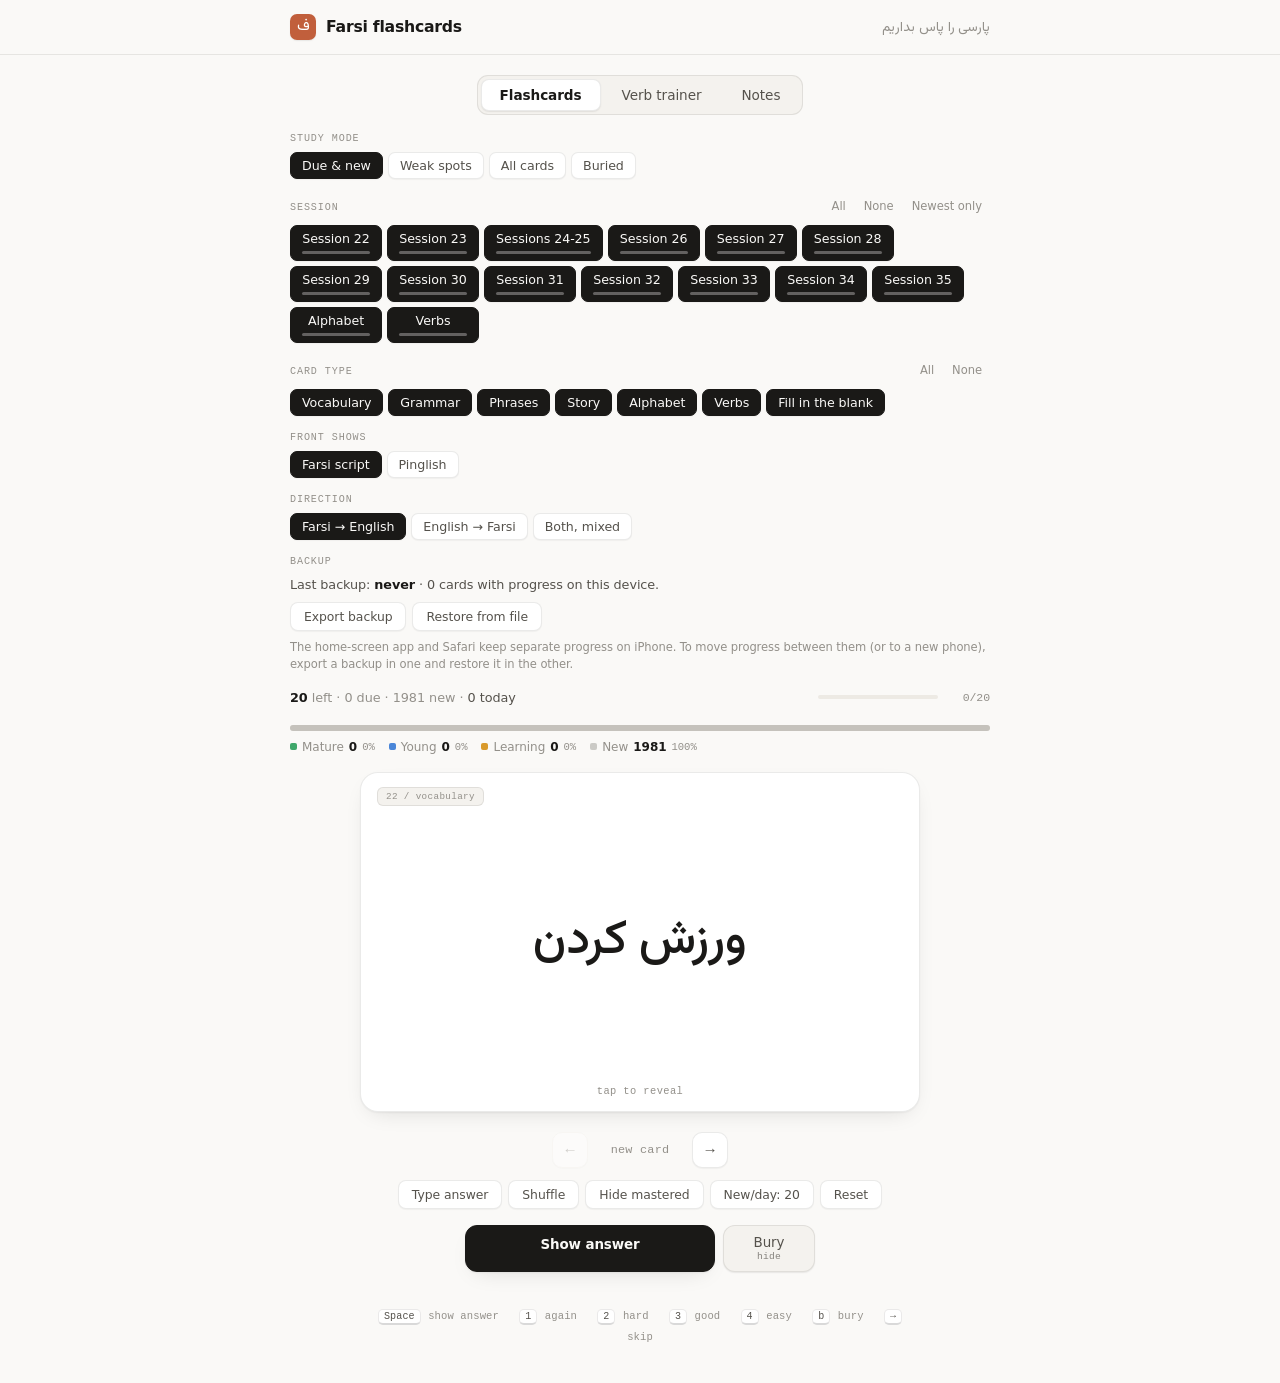
==== index.html @ fa39eeb4 "Merge feat/verbs: trimmed verb deck, mixed drill sets, bardashtan engine Co-Authored-By: Claude Opus" ====
<!DOCTYPE html>
<html lang="en" dir="ltr">
<head>
<meta charset="UTF-8">
<meta name="viewport" content="width=device-width, initial-scale=1, viewport-fit=cover">
<meta name="apple-mobile-web-app-capable" content="yes">
<meta name="mobile-web-app-capable" content="yes">
<meta name="apple-mobile-web-app-status-bar-style" content="default">
<meta name="apple-mobile-web-app-title" content="Farsi">
<meta name="theme-color" content="#f4f5f1" media="(prefers-color-scheme: light)">
<meta name="theme-color" content="#0d1422" media="(prefers-color-scheme: dark)">
<meta name="color-scheme" content="light dark">
<title>Farsi flashcards</title>
<link rel="manifest" href="manifest.webmanifest">
<link rel="apple-touch-icon" href="icons/apple-touch-icon.png">
<link rel="icon" href="icons/favicon-32.png" type="image/png" sizes="32x32">
<link rel="icon" href="icons/favicon.ico" sizes="any">
<link rel="stylesheet" href="css/fonts.css">
<link rel="stylesheet" href="css/app.css">
<link rel="stylesheet" href="css/pwa.css">
<script src="js/pwa.js" defer></script>
<link rel="stylesheet" href="css/notes.css">
<link rel="stylesheet" href="css/drill.css">
</head>
<body>

<header>
  <div class="header-inner">
    <div class="wordmark">
      <span class="mark" aria-hidden="true">ف</span>
      <h1>Farsi flashcards</h1>
    </div>
    <div class="subtitle">پارسی را پاس بداریم</div>
  </div>
</header>

<!-- Tab buttons are built from the view registry (F.views) by app.js -->
<div class="tabs">
  <div class="segmented" role="tablist" id="tabs"></div>
</div>

<p class="phone-hint" id="phone-hint" hidden>On iPhone: open this page in Safari, then Share → Add to Home Screen. The home-screen app keeps its own progress, separate from Safari; use Backup to move it.</p>
<div class="backup-reminder" id="backup-reminder" hidden></div>
<button type="button" class="filter-toggle" id="filter-toggle" data-action="toggle-filters">Filters</button>

<!-- Study view settings (js/ui/settings.js) -->
<div class="filters" id="fc-filters" data-view-panel="cards">
  <div class="filter-group">
    <label>Study mode</label>
    <div class="pills" id="mode-pills"></div>
  </div>
  <div class="filter-group">
    <div class="filter-head">
      <label>Session</label>
      <div class="filter-acts">
        <button type="button" class="mini" data-action="sessions-all">All</button>
        <button type="button" class="mini" data-action="sessions-none">None</button>
        <button type="button" class="mini" data-action="sessions-newest">Newest only</button>
      </div>
    </div>
    <div class="pills" id="session-pills"></div>
  </div>
  <div class="filter-group">
    <div class="filter-head">
      <label>Card type</label>
      <div class="filter-acts">
        <button type="button" class="mini" data-action="types-all">All</button>
        <button type="button" class="mini" data-action="types-none">None</button>
      </div>
    </div>
    <div class="pills" id="type-pills"></div>
  </div>
  <div class="filter-group">
    <label>Front shows</label>
    <div class="pills" id="front-pills"></div>
  </div>
  <div class="filter-group">
    <label>Direction</label>
    <div class="pills" id="dir-pills"></div>
  </div>
</div>

<!-- Verb trainer settings (js/ui/settings.js) -->
<div class="filters" id="vt-filters" data-view-panel="verbs" style="display:none">
  <div class="filter-group">
    <label>Mode</label>
    <div class="pills" id="vt-mode-pills"></div>
  </div>
  <div class="filter-group" id="vt-tense-group">
    <div class="filter-head">
      <label>Tenses</label>
      <div class="filter-acts">
        <button type="button" class="mini" data-action="tenses-all">All</button>
        <button type="button" class="mini" data-action="tenses-none">None</button>
      </div>
    </div>
    <div class="pills" id="vt-tense-pills"></div>
  </div>
  <div class="filter-group" id="vt-person-group">
    <div class="filter-head">
      <label>Person</label>
      <div class="filter-acts">
        <button type="button" class="mini" data-action="persons-all">All</button>
        <button type="button" class="mini" data-action="persons-none">None</button>
      </div>
    </div>
    <div class="pills" id="vt-person-pills"></div>
  </div>
  <div class="filter-group">
    <div class="filter-head">
      <label>Verbs</label>
      <div class="filter-acts">
        <button type="button" class="mini" data-action="vtverbs-all">All</button>
        <button type="button" class="mini" data-action="vtverbs-none">None</button>
      </div>
    </div>
    <div class="pills" id="vt-verb-pills"></div>
  </div>
</div>

<!-- Verb trainer settings, built by js/ui/drill.js (replaces #vt-filters) -->
<div class="filters" id="drill-panel" data-view-panel="verbs" style="display:none"></div>

<!-- Backup and restore (js/ui/backup.js); shown with the filters on every view -->
<div class="filters" id="backup-settings">
  <div class="filter-group" id="backup-panel"></div>
</div>

<div class="stats-bar">
  <div class="card-count" id="card-count"></div>
  <div class="progress-row">
    <div class="progress-track"><div class="progress-fill" id="progress-fill"></div></div>
    <div class="progress-text" id="progress-text">0%</div>
  </div>
</div>

<div class="scope-bar" id="scope-bar"></div>

<div class="card-area" id="card-area"></div>

<div class="nav-row">
  <button class="nav-btn" id="prev-btn" data-action="prev" aria-label="Previous">&#8592;</button>
  <div class="nav-pos" id="nav-pos">1 / 1</div>
  <button class="nav-btn" id="next-btn" data-action="next" aria-label="Next">&#8594;</button>
</div>

<div class="bottom-actions">
  <button class="action-btn" id="typed-btn" data-action="toggle-typed">Type answer</button>
  <button class="action-btn" id="audio-btn" data-action="toggle-audio" hidden>Auto-play audio</button>
  <button class="action-btn" id="shuffle-btn" data-action="toggle-shuffle">Shuffle</button>
  <button class="action-btn" id="mastered-btn" data-action="toggle-hide-mastered">Hide mastered</button>
  <button class="action-btn" id="newlimit-btn" title="New cards per day, counted separately for each direction" data-action="cycle-new-limit">New/day: 20</button>
  <button class="action-btn" id="reset-btn" data-action="reset">Reset</button>
</div>

<div class="score-row" id="score-row"></div>

<div class="shortcuts" id="shortcuts"></div>

<!-- Core (order matters: core first, then pure modules) -->
<script src="js/core.js"></script>
<script src="js/fsrs.js"></script>
<script src="js/verbs.js"></script>
<!-- Lessons: one file per session, in deck order. Add a new lesson here. -->
<script src="lessons/s22.js"></script>
<script src="lessons/s23.js"></script>
<script src="lessons/s2425.js"></script>
<script src="lessons/s26.js"></script>
<script src="lessons/s27.js"></script>
<script src="lessons/s28.js"></script>
<script src="lessons/s29.js"></script>
<script src="lessons/s30.js"></script>
<script src="lessons/s31.js"></script>
<script src="lessons/s32.js"></script>
<script src="lessons/s33.js"></script>
<script src="lessons/s34.js"></script>
<script src="lessons/s35.js"></script>
<script src="lessons/alphabet.js"></script>
<!-- Deck, storage -->
<script src="js/cards.js"></script>
<script src="js/store.js"></script>
<script src="js/md.js"></script>
<!-- UI -->
<script src="js/audio.js"></script>
<script src="js/ui/typed.js"></script>
<script src="js/ui/study.js"></script>
<script src="js/ui/drill.js"></script>
<script src="js/ui/settings.js"></script>
<script src="js/ui/backup.js"></script>
<script src="js/ui/notes.js"></script>
<!-- Boot: keep last -->
<script src="js/app.js"></script>
</body>
</html>
---- css/fonts.css ----
/* Self-hosted web fonts: woff2, latin + latin-ext + arabic subsets, from Google Fonts.
   Files live in fonts/. The service worker precaches every url() in this file,
   so keep this list to faces the app actually uses. */

/* Bricolage Grotesque 500, latin-ext */
@font-face {
  font-family: 'Bricolage Grotesque';
  font-style: normal;
  font-weight: 500;
  font-display: swap;
  src: url(../fonts/bricolage-grotesque-latin-ext-5461dc.woff2) format('woff2');
  unicode-range: U+0100-02BA, U+02BD-02C5, U+02C7-02CC, U+02CE-02D7, U+02DD-02FF, U+0304, U+0308, U+0329, U+1D00-1DBF, U+1E00-1E9F, U+1EF2-1EFF, U+2020, U+20A0-20AB, U+20AD-20C4, U+2113, U+2C60-2C7F, U+A720-A7FF;
}

/* Bricolage Grotesque 500, latin */
@font-face {
  font-family: 'Bricolage Grotesque';
  font-style: normal;
  font-weight: 500;
  font-display: swap;
  src: url(../fonts/bricolage-grotesque-latin-e77317.woff2) format('woff2');
  unicode-range: U+0000-00FF, U+0131, U+0152-0153, U+02BB-02BC, U+02C6, U+02DA, U+02DC, U+0304, U+0308, U+0329, U+2000-206F, U+20AC, U+2122, U+2191, U+2193, U+2212, U+2215, U+FEFF, U+FFFD;
}

/* Bricolage Grotesque 700, latin-ext */
@font-face {
  font-family: 'Bricolage Grotesque';
  font-style: normal;
  font-weight: 700;
  font-display: swap;
  src: url(../fonts/bricolage-grotesque-latin-ext-5461dc.woff2) format('woff2');
  unicode-range: U+0100-02BA, U+02BD-02C5, U+02C7-02CC, U+02CE-02D7, U+02DD-02FF, U+0304, U+0308, U+0329, U+1D00-1DBF, U+1E00-1E9F, U+1EF2-1EFF, U+2020, U+20A0-20AB, U+20AD-20C4, U+2113, U+2C60-2C7F, U+A720-A7FF;
}

/* Bricolage Grotesque 700, latin */
@font-face {
  font-family: 'Bricolage Grotesque';
  font-style: normal;
  font-weight: 700;
  font-display: swap;
  src: url(../fonts/bricolage-grotesque-latin-e77317.woff2) format('woff2');
  unicode-range: U+0000-00FF, U+0131, U+0152-0153, U+02BB-02BC, U+02C6, U+02DA, U+02DC, U+0304, U+0308, U+0329, U+2000-206F, U+20AC, U+2122, U+2191, U+2193, U+2212, U+2215, U+FEFF, U+FFFD;
}

/* Instrument Sans 400, latin-ext */
@font-face {
  font-family: 'Instrument Sans';
  font-style: normal;
  font-weight: 400;
  font-display: swap;
  src: url(../fonts/instrument-sans-latin-ext-a53201.woff2) format('woff2');
  unicode-range: U+0100-02BA, U+02BD-02C5, U+02C7-02CC, U+02CE-02D7, U+02DD-02FF, U+0304, U+0308, U+0329, U+1D00-1DBF, U+1E00-1E9F, U+1EF2-1EFF, U+2020, U+20A0-20AB, U+20AD-20C4, U+2113, U+2C60-2C7F, U+A720-A7FF;
}

/* Instrument Sans 400, latin */
@font-face {
  font-family: 'Instrument Sans';
  font-style: normal;
  font-weight: 400;
  font-display: swap;
  src: url(../fonts/instrument-sans-latin-11aa49.woff2) format('woff2');
  unicode-range: U+0000-00FF, U+0131, U+0152-0153, U+02BB-02BC, U+02C6, U+02DA, U+02DC, U+0304, U+0308, U+0329, U+2000-206F, U+20AC, U+2122, U+2191, U+2193, U+2212, U+2215, U+FEFF, U+FFFD;
}

/* Instrument Sans 500, latin-ext */
@font-face {
  font-family: 'Instrument Sans';
  font-style: normal;
  font-weight: 500;
  font-display: swap;
  src: url(../fonts/instrument-sans-latin-ext-a53201.woff2) format('woff2');
  unicode-range: U+0100-02BA, U+02BD-02C5, U+02C7-02CC, U+02CE-02D7, U+02DD-02FF, U+0304, U+0308, U+0329, U+1D00-1DBF, U+1E00-1E9F, U+1EF2-1EFF, U+2020, U+20A0-20AB, U+20AD-20C4, U+2113, U+2C60-2C7F, U+A720-A7FF;
}

/* Instrument Sans 500, latin */
@font-face {
  font-family: 'Instrument Sans';
  font-style: normal;
  font-weight: 500;
  font-display: swap;
  src: url(../fonts/instrument-sans-latin-11aa49.woff2) format('woff2');
  unicode-range: U+0000-00FF, U+0131, U+0152-0153, U+02BB-02BC, U+02C6, U+02DA, U+02DC, U+0304, U+0308, U+0329, U+2000-206F, U+20AC, U+2122, U+2191, U+2193, U+2212, U+2215, U+FEFF, U+FFFD;
}

/* Instrument Sans 600, latin-ext */
@font-face {
  font-family: 'Instrument Sans';
  font-style: normal;
  font-weight: 600;
  font-display: swap;
  src: url(../fonts/instrument-sans-latin-ext-a53201.woff2) format('woff2');
  unicode-range: U+0100-02BA, U+02BD-02C5, U+02C7-02CC, U+02CE-02D7, U+02DD-02FF, U+0304, U+0308, U+0329, U+1D00-1DBF, U+1E00-1E9F, U+1EF2-1EFF, U+2020, U+20A0-20AB, U+20AD-20C4, U+2113, U+2C60-2C7F, U+A720-A7FF;
}

/* Instrument Sans 600, latin */
@font-face {
  font-family: 'Instrument Sans';
  font-style: normal;
  font-weight: 600;
  font-display: swap;
  src: url(../fonts/instrument-sans-latin-11aa49.woff2) format('woff2');
  unicode-range: U+0000-00FF, U+0131, U+0152-0153, U+02BB-02BC, U+02C6, U+02DA, U+02DC, U+0304, U+0308, U+0329, U+2000-206F, U+20AC, U+2122, U+2191, U+2193, U+2212, U+2215, U+FEFF, U+FFFD;
}

/* Lalezar 400, arabic */
@font-face {
  font-family: 'Lalezar';
  font-style: normal;
  font-weight: 400;
  font-display: swap;
  src: url(../fonts/lalezar-arabic-a76a72.woff2) format('woff2');
  unicode-range: U+0600-06FF, U+0750-077F, U+0870-0891, U+0897-08E1, U+08E3-08FF, U+200C-200E, U+2010-2011, U+204F, U+2E41, U+FB50-FDFF, U+FE70-FE74, U+FE76-FEFC, U+102E0-102FB, U+10E60-10E7E, U+10EC2-10EC7, U+10EC9-10EEE, U+10EF0-10EFF, U+1EE00-1EE03, U+1EE05-1EE1F, U+1EE21-1EE22, U+1EE24, U+1EE27, U+1EE29-1EE32, U+1EE34-1EE37, U+1EE39, U+1EE3B, U+1EE42, U+1EE47, U+1EE49, U+1EE4B, U+1EE4D-1EE4F, U+1EE51-1EE52, U+1EE54, U+1EE57, U+1EE59, U+1EE5B, U+1EE5D, U+1EE5F, U+1EE61-1EE62, U+1EE64, U+1EE67-1EE6A, U+1EE6C-1EE72, U+1EE74-1EE77, U+1EE79-1EE7C, U+1EE7E, U+1EE80-1EE89, U+1EE8B-1EE9B, U+1EEA1-1EEA3, U+1EEA5-1EEA9, U+1EEAB-1EEBB, U+1EEF0-1EEF1;
}

/* Lalezar 400, latin-ext */
@font-face {
  font-family: 'Lalezar';
  font-style: normal;
  font-weight: 400;
  font-display: swap;
  src: url(../fonts/lalezar-latin-ext-72b815.woff2) format('woff2');
  unicode-range: U+0100-02BA, U+02BD-02C5, U+02C7-02CC, U+02CE-02D7, U+02DD-02FF, U+0304, U+0308, U+0329, U+1D00-1DBF, U+1E00-1E9F, U+1EF2-1EFF, U+2020, U+20A0-20AB, U+20AD-20C4, U+2113, U+2C60-2C7F, U+A720-A7FF;
}

/* Lalezar 400, latin */
@font-face {
  font-family: 'Lalezar';
  font-style: normal;
  font-weight: 400;
  font-display: swap;
  src: url(../fonts/lalezar-latin-38f74b.woff2) format('woff2');
  unicode-range: U+0000-00FF, U+0131, U+0152-0153, U+02BB-02BC, U+02C6, U+02DA, U+02DC, U+0304, U+0308, U+0329, U+2000-206F, U+20AC, U+2122, U+2191, U+2193, U+2212, U+2215, U+FEFF, U+FFFD;
}

/* Vazirmatn 400, arabic */
@font-face {
  font-family: 'Vazirmatn';
  font-style: normal;
  font-weight: 400;
  font-display: swap;
  src: url(../fonts/vazirmatn-arabic-de1704.woff2) format('woff2');
  unicode-range: U+0600-06FF, U+0750-077F, U+0870-0891, U+0897-08E1, U+08E3-08FF, U+200C-200E, U+2010-2011, U+204F, U+2E41, U+FB50-FDFF, U+FE70-FE74, U+FE76-FEFC, U+102E0-102FB, U+10E60-10E7E, U+10EC2-10EC7, U+10EC9-10EEE, U+10EF0-10EFF, U+1EE00-1EE03, U+1EE05-1EE1F, U+1EE21-1EE22, U+1EE24, U+1EE27, U+1EE29-1EE32, U+1EE34-1EE37, U+1EE39, U+1EE3B, U+1EE42, U+1EE47, U+1EE49, U+1EE4B, U+1EE4D-1EE4F, U+1EE51-1EE52, U+1EE54, U+1EE57, U+1EE59, U+1EE5B, U+1EE5D, U+1EE5F, U+1EE61-1EE62, U+1EE64, U+1EE67-1EE6A, U+1EE6C-1EE72, U+1EE74-1EE77, U+1EE79-1EE7C, U+1EE7E, U+1EE80-1EE89, U+1EE8B-1EE9B, U+1EEA1-1EEA3, U+1EEA5-1EEA9, U+1EEAB-1EEBB, U+1EEF0-1EEF1;
}

/* Vazirmatn 400, latin-ext */
@font-face {
  font-family: 'Vazirmatn';
  font-style: normal;
  font-weight: 400;
  font-display: swap;
  src: url(../fonts/vazirmatn-latin-ext-a003a8.woff2) format('woff2');
  unicode-range: U+0100-02BA, U+02BD-02C5, U+02C7-02CC, U+02CE-02D7, U+02DD-02FF, U+0304, U+0308, U+0329, U+1D00-1DBF, U+1E00-1E9F, U+1EF2-1EFF, U+2020, U+20A0-20AB, U+20AD-20C4, U+2113, U+2C60-2C7F, U+A720-A7FF;
}

/* Vazirmatn 400, latin */
@font-face {
  font-family: 'Vazirmatn';
  font-style: normal;
  font-weight: 400;
  font-display: swap;
  src: url(../fonts/vazirmatn-latin-c9597d.woff2) format('woff2');
  unicode-range: U+0000-00FF, U+0131, U+0152-0153, U+02BB-02BC, U+02C6, U+02DA, U+02DC, U+0304, U+0308, U+0329, U+2000-206F, U+20AC, U+2122, U+2191, U+2193, U+2212, U+2215, U+FEFF, U+FFFD;
}

/* Vazirmatn 500, arabic */
@font-face {
  font-family: 'Vazirmatn';
  font-style: normal;
  font-weight: 500;
  font-display: swap;
  src: url(../fonts/vazirmatn-arabic-de1704.woff2) format('woff2');
  unicode-range: U+0600-06FF, U+0750-077F, U+0870-0891, U+0897-08E1, U+08E3-08FF, U+200C-200E, U+2010-2011, U+204F, U+2E41, U+FB50-FDFF, U+FE70-FE74, U+FE76-FEFC, U+102E0-102FB, U+10E60-10E7E, U+10EC2-10EC7, U+10EC9-10EEE, U+10EF0-10EFF, U+1EE00-1EE03, U+1EE05-1EE1F, U+1EE21-1EE22, U+1EE24, U+1EE27, U+1EE29-1EE32, U+1EE34-1EE37, U+1EE39, U+1EE3B, U+1EE42, U+1EE47, U+1EE49, U+1EE4B, U+1EE4D-1EE4F, U+1EE51-1EE52, U+1EE54, U+1EE57, U+1EE59, U+1EE5B, U+1EE5D, U+1EE5F, U+1EE61-1EE62, U+1EE64, U+1EE67-1EE6A, U+1EE6C-1EE72, U+1EE74-1EE77, U+1EE79-1EE7C, U+1EE7E, U+1EE80-1EE89, U+1EE8B-1EE9B, U+1EEA1-1EEA3, U+1EEA5-1EEA9, U+1EEAB-1EEBB, U+1EEF0-1EEF1;
}

/* Vazirmatn 500, latin-ext */
@font-face {
  font-family: 'Vazirmatn';
  font-style: normal;
  font-weight: 500;
  font-display: swap;
  src: url(../fonts/vazirmatn-latin-ext-a003a8.woff2) format('woff2');
  unicode-range: U+0100-02BA, U+02BD-02C5, U+02C7-02CC, U+02CE-02D7, U+02DD-02FF, U+0304, U+0308, U+0329, U+1D00-1DBF, U+1E00-1E9F, U+1EF2-1EFF, U+2020, U+20A0-20AB, U+20AD-20C4, U+2113, U+2C60-2C7F, U+A720-A7FF;
}

/* Vazirmatn 500, latin */
@font-face {
  font-family: 'Vazirmatn';
  font-style: normal;
  font-weight: 500;
  font-display: swap;
  src: url(../fonts/vazirmatn-latin-c9597d.woff2) format('woff2');
  unicode-range: U+0000-00FF, U+0131, U+0152-0153, U+02BB-02BC, U+02C6, U+02DA, U+02DC, U+0304, U+0308, U+0329, U+2000-206F, U+20AC, U+2122, U+2191, U+2193, U+2212, U+2215, U+FEFF, U+FFFD;
}

/* Vazirmatn 700, arabic */
@font-face {
  font-family: 'Vazirmatn';
  font-style: normal;
  font-weight: 700;
  font-display: swap;
  src: url(../fonts/vazirmatn-arabic-de1704.woff2) format('woff2');
  unicode-range: U+0600-06FF, U+0750-077F, U+0870-0891, U+0897-08E1, U+08E3-08FF, U+200C-200E, U+2010-2011, U+204F, U+2E41, U+FB50-FDFF, U+FE70-FE74, U+FE76-FEFC, U+102E0-102FB, U+10E60-10E7E, U+10EC2-10EC7, U+10EC9-10EEE, U+10EF0-10EFF, U+1EE00-1EE03, U+1EE05-1EE1F, U+1EE21-1EE22, U+1EE24, U+1EE27, U+1EE29-1EE32, U+1EE34-1EE37, U+1EE39, U+1EE3B, U+1EE42, U+1EE47, U+1EE49, U+1EE4B, U+1EE4D-1EE4F, U+1EE51-1EE52, U+1EE54, U+1EE57, U+1EE59, U+1EE5B, U+1EE5D, U+1EE5F, U+1EE61-1EE62, U+1EE64, U+1EE67-1EE6A, U+1EE6C-1EE72, U+1EE74-1EE77, U+1EE79-1EE7C, U+1EE7E, U+1EE80-1EE89, U+1EE8B-1EE9B, U+1EEA1-1EEA3, U+1EEA5-1EEA9, U+1EEAB-1EEBB, U+1EEF0-1EEF1;
}

/* Vazirmatn 700, latin-ext */
@font-face {
  font-family: 'Vazirmatn';
  font-style: normal;
  font-weight: 700;
  font-display: swap;
  src: url(../fonts/vazirmatn-latin-ext-a003a8.woff2) format('woff2');
  unicode-range: U+0100-02BA, U+02BD-02C5, U+02C7-02CC, U+02CE-02D7, U+02DD-02FF, U+0304, U+0308, U+0329, U+1D00-1DBF, U+1E00-1E9F, U+1EF2-1EFF, U+2020, U+20A0-20AB, U+20AD-20C4, U+2113, U+2C60-2C7F, U+A720-A7FF;
}

/* Vazirmatn 700, latin */
@font-face {
  font-family: 'Vazirmatn';
  font-style: normal;
  font-weight: 700;
  font-display: swap;
  src: url(../fonts/vazirmatn-latin-c9597d.woff2) format('woff2');
  unicode-range: U+0000-00FF, U+0131, U+0152-0153, U+02BB-02BC, U+02C6, U+02DA, U+02DC, U+0304, U+0308, U+0329, U+2000-206F, U+20AC, U+2122, U+2191, U+2193, U+2212, U+2215, U+FEFF, U+FFFD;
}

/* ---- Pre-restyle UI faces (Inter, JetBrains Mono): delete this block and
   their files in fonts/ once css/app.css no longer uses them. ---- */

/* Inter 400, latin-ext */
@font-face {
  font-family: 'Inter';
  font-style: normal;
  font-weight: 400;
  font-display: swap;
  src: url(../fonts/inter-latin-ext-367ba6.woff2) format('woff2');
  unicode-range: U+0100-02BA, U+02BD-02C5, U+02C7-02CC, U+02CE-02D7, U+02DD-02FF, U+0304, U+0308, U+0329, U+1D00-1DBF, U+1E00-1E9F, U+1EF2-1EFF, U+2020, U+20A0-20AB, U+20AD-20C4, U+2113, U+2C60-2C7F, U+A720-A7FF;
}

/* Inter 400, latin */
@font-face {
  font-family: 'Inter';
  font-style: normal;
  font-weight: 400;
  font-display: swap;
  src: url(../fonts/inter-latin-bec94a.woff2) format('woff2');
  unicode-range: U+0000-00FF, U+0131, U+0152-0153, U+02BB-02BC, U+02C6, U+02DA, U+02DC, U+0304, U+0308, U+0329, U+2000-206F, U+20AC, U+2122, U+2191, U+2193, U+2212, U+2215, U+FEFF, U+FFFD;
}

/* Inter 450, latin-ext */
@font-face {
  font-family: 'Inter';
  font-style: normal;
  font-weight: 450;
  font-display: swap;
  src: url(../fonts/inter-latin-ext-367ba6.woff2) format('woff2');
  unicode-range: U+0100-02BA, U+02BD-02C5, U+02C7-02CC, U+02CE-02D7, U+02DD-02FF, U+0304, U+0308, U+0329, U+1D00-1DBF, U+1E00-1E9F, U+1EF2-1EFF, U+2020, U+20A0-20AB, U+20AD-20C4, U+2113, U+2C60-2C7F, U+A720-A7FF;
}

/* Inter 450, latin */
@font-face {
  font-family: 'Inter';
  font-style: normal;
  font-weight: 450;
  font-display: swap;
  src: url(../fonts/inter-latin-bec94a.woff2) format('woff2');
  unicode-range: U+0000-00FF, U+0131, U+0152-0153, U+02BB-02BC, U+02C6, U+02DA, U+02DC, U+0304, U+0308, U+0329, U+2000-206F, U+20AC, U+2122, U+2191, U+2193, U+2212, U+2215, U+FEFF, U+FFFD;
}

/* Inter 500, latin-ext */
@font-face {
  font-family: 'Inter';
  font-style: normal;
  font-weight: 500;
  font-display: swap;
  src: url(../fonts/inter-latin-ext-367ba6.woff2) format('woff2');
  unicode-range: U+0100-02BA, U+02BD-02C5, U+02C7-02CC, U+02CE-02D7, U+02DD-02FF, U+0304, U+0308, U+0329, U+1D00-1DBF, U+1E00-1E9F, U+1EF2-1EFF, U+2020, U+20A0-20AB, U+20AD-20C4, U+2113, U+2C60-2C7F, U+A720-A7FF;
}

/* Inter 500, latin */
@font-face {
  font-family: 'Inter';
  font-style: normal;
  font-weight: 500;
  font-display: swap;
  src: url(../fonts/inter-latin-bec94a.woff2) format('woff2');
  unicode-range: U+0000-00FF, U+0131, U+0152-0153, U+02BB-02BC, U+02C6, U+02DA, U+02DC, U+0304, U+0308, U+0329, U+2000-206F, U+20AC, U+2122, U+2191, U+2193, U+2212, U+2215, U+FEFF, U+FFFD;
}

/* Inter 600, latin-ext */
@font-face {
  font-family: 'Inter';
  font-style: normal;
  font-weight: 600;
  font-display: swap;
  src: url(../fonts/inter-latin-ext-367ba6.woff2) format('woff2');
  unicode-range: U+0100-02BA, U+02BD-02C5, U+02C7-02CC, U+02CE-02D7, U+02DD-02FF, U+0304, U+0308, U+0329, U+1D00-1DBF, U+1E00-1E9F, U+1EF2-1EFF, U+2020, U+20A0-20AB, U+20AD-20C4, U+2113, U+2C60-2C7F, U+A720-A7FF;
}

/* Inter 600, latin */
@font-face {
  font-family: 'Inter';
  font-style: normal;
  font-weight: 600;
  font-display: swap;
  src: url(../fonts/inter-latin-bec94a.woff2) format('woff2');
  unicode-range: U+0000-00FF, U+0131, U+0152-0153, U+02BB-02BC, U+02C6, U+02DA, U+02DC, U+0304, U+0308, U+0329, U+2000-206F, U+20AC, U+2122, U+2191, U+2193, U+2212, U+2215, U+FEFF, U+FFFD;
}

/* JetBrains Mono 400, latin-ext */
@font-face {
  font-family: 'JetBrains Mono';
  font-style: normal;
  font-weight: 400;
  font-display: swap;
  src: url(../fonts/jetbrains-mono-latin-ext-9326b4.woff2) format('woff2');
  unicode-range: U+0100-02BA, U+02BD-02C5, U+02C7-02CC, U+02CE-02D7, U+02DD-02FF, U+0304, U+0308, U+0329, U+1D00-1DBF, U+1E00-1E9F, U+1EF2-1EFF, U+2020, U+20A0-20AB, U+20AD-20C4, U+2113, U+2C60-2C7F, U+A720-A7FF;
}

/* JetBrains Mono 400, latin */
@font-face {
  font-family: 'JetBrains Mono';
  font-style: normal;
  font-weight: 400;
  font-display: swap;
  src: url(../fonts/jetbrains-mono-latin-b87346.woff2) format('woff2');
  unicode-range: U+0000-00FF, U+0131, U+0152-0153, U+02BB-02BC, U+02C6, U+02DA, U+02DC, U+0304, U+0308, U+0329, U+2000-206F, U+20AC, U+2122, U+2191, U+2193, U+2212, U+2215, U+FEFF, U+FFFD;
}

/* JetBrains Mono 500, latin-ext */
@font-face {
  font-family: 'JetBrains Mono';
  font-style: normal;
  font-weight: 500;
  font-display: swap;
  src: url(../fonts/jetbrains-mono-latin-ext-9326b4.woff2) format('woff2');
  unicode-range: U+0100-02BA, U+02BD-02C5, U+02C7-02CC, U+02CE-02D7, U+02DD-02FF, U+0304, U+0308, U+0329, U+1D00-1DBF, U+1E00-1E9F, U+1EF2-1EFF, U+2020, U+20A0-20AB, U+20AD-20C4, U+2113, U+2C60-2C7F, U+A720-A7FF;
}

/* JetBrains Mono 500, latin */
@font-face {
  font-family: 'JetBrains Mono';
  font-style: normal;
  font-weight: 500;
  font-display: swap;
  src: url(../fonts/jetbrains-mono-latin-b87346.woff2) format('woff2');
  unicode-range: U+0000-00FF, U+0131, U+0152-0153, U+02BB-02BC, U+02C6, U+02DA, U+02DC, U+0304, U+0308, U+0329, U+2000-206F, U+20AC, U+2122, U+2191, U+2193, U+2212, U+2215, U+FEFF, U+FFFD;
}
---- css/app.css ----
/* ============================================================
   Farsi flashcards: the whole stylesheet.
   1. Tokens: warm paper light mode, deep neutral dark mode, one
      terracotta accent. The only place colours are decided.
   2. Layout: structural rules (positioning, flex, card flip).
   3. Theme: per-component styling on top of the layout rules.
   ============================================================ */

:root {
  color-scheme: light dark;

  --font-sans: "Inter", ui-sans-serif, system-ui, -apple-system, "Segoe UI", sans-serif;
  --font-mono: "JetBrains Mono", ui-monospace, SFMono-Regular, "SF Mono", Menlo, monospace;
  --font-farsi: "Vazirmatn", "SF Arabic", "Geeza Pro", Tahoma, sans-serif;

  /* Surfaces — warm paper */
  --bg: #faf9f7;
  --surface: #ffffff;
  --surface-2: #f4f2ee;
  --surface-3: #edeae4;

  /* Ink */
  --text: #1a1917;
  --text-dim: #6b6862;
  --ink: #1a1917;
  --ink-muted: #55524c;
  --ink-light: #93908a;

  /* Lines */
  --line: rgba(24, 23, 20, 0.09);
  --line-strong: rgba(24, 23, 20, 0.16);

  /* Accent — terracotta */
  --accent: #c15f3c;
  --accent-soft: rgba(193, 95, 60, 0.10);
  --accent-line: rgba(193, 95, 60, 0.28);
  --accent-contrast: #ffffff;

  /* Semantic */
  --ok: #2f7d4f;
  --ok-soft: rgba(47, 125, 79, 0.10);
  --ok-line: rgba(47, 125, 79, 0.26);
  --warn: #99631a;
  --warn-soft: rgba(153, 99, 26, 0.10);
  --warn-line: rgba(153, 99, 26, 0.26);
  --bad: #c0392f;
  --bad-soft: rgba(192, 57, 47, 0.10);
  --bad-line: rgba(192, 57, 47, 0.26);
  --info: #2f5fa8;
  --info-soft: rgba(47, 95, 168, 0.10);
  --info-line: rgba(47, 95, 168, 0.26);

  /* Older names still used by a few rules and inline styles */
  --red: var(--bad);
  --blue: var(--info);

  --shadow-xs: 0 1px 1px rgba(24, 23, 20, 0.04);
  --shadow-sm: 0 1px 2px rgba(24, 23, 20, 0.05), 0 1px 1px rgba(24, 23, 20, 0.03);
  --shadow-md: 0 1px 2px rgba(24, 23, 20, 0.05), 0 8px 24px -12px rgba(24, 23, 20, 0.18);
  --shadow-lg: 0 1px 2px rgba(24, 23, 20, 0.05), 0 20px 48px -24px rgba(24, 23, 20, 0.28);

  --r-sm: 8px;
  --r-md: 12px;
  --r-lg: 18px;
  --ease: cubic-bezier(0.2, 0, 0, 1);
  --dur: 140ms;
}

@media (prefers-color-scheme: dark) {
  :root {
    --bg: #0c0c0d;
    --surface: #151517;
    --surface-2: #1c1c1f;
    --surface-3: #232326;

    --text: #ececea;
    --text-dim: #94918c;
    --ink: #ececea;
    --ink-muted: #b3afa8;
    --ink-light: #7c7974;

    --line: rgba(255, 255, 255, 0.09);
    --line-strong: rgba(255, 255, 255, 0.16);

    --accent: #e08056;
    --accent-soft: rgba(224, 128, 86, 0.13);
    --accent-line: rgba(224, 128, 86, 0.32);
    --accent-contrast: #14100d;

    --ok: #5fc98a;
    --ok-soft: rgba(95, 201, 138, 0.13);
    --ok-line: rgba(95, 201, 138, 0.30);
    --warn: #dfa451;
    --warn-soft: rgba(223, 164, 81, 0.13);
    --warn-line: rgba(223, 164, 81, 0.30);
    --bad: #f0736a;
    --bad-soft: rgba(240, 115, 106, 0.13);
    --bad-line: rgba(240, 115, 106, 0.30);
    --info: #7aa8f0;
    --info-soft: rgba(122, 168, 240, 0.13);
    --info-line: rgba(122, 168, 240, 0.30);

    --shadow-xs: 0 1px 1px rgba(0, 0, 0, 0.3);
    --shadow-sm: 0 1px 2px rgba(0, 0, 0, 0.4);
    --shadow-md: 0 1px 2px rgba(0, 0, 0, 0.4), 0 8px 24px -12px rgba(0, 0, 0, 0.6);
    --shadow-lg: 0 1px 2px rgba(0, 0, 0, 0.4), 0 20px 48px -24px rgba(0, 0, 0, 0.75);
  }
}

/* ---------- Layout ---------- */

* {
  margin: 0;
  padding: 0;
  box-sizing: border-box;
}
body {
  min-height: 100vh;
  overflow-x: hidden;
}
.filters {
  margin: 0 auto 12px;
  padding: 0 20px;
}
.filter-group label {
  display: block;
}
.pills {
  display: flex;
  flex-wrap: wrap;
}
.pill {
  font-family: inherit;
  cursor: pointer;
  white-space: nowrap;
}
.stats-bar {
  margin: 0 auto 16px;
  padding: 0 20px;
  display: flex;
  justify-content: space-between;
  align-items: center;
}
.progress-row {
  display: flex;
  align-items: center;
  gap: 10px;
}
.progress-track {
  overflow: hidden;
}
.progress-fill {
  height: 100%;
  border-radius: 99px;
}
.progress-text {
  min-width: 42px;
  text-align: right;
}
.card-area {
  margin: 0 auto;
  padding: 0 20px 20px;
  perspective: 1200px;
}
.card-wrapper {
  position: relative;
  width: 100%;
  min-height: 340px;
  cursor: pointer;
}
.card {
  width: 100%;
  min-height: 340px;
  position: relative;
  transform-style: preserve-3d;
  transition: transform 0.5s cubic-bezier(0.4, 0, 0.2, 1);
}
.card.flipped {
  transform: rotateY(180deg);
}
.card-face {
  position: absolute;
  inset: 0;
  backface-visibility: hidden;
  display: flex;
  flex-direction: column;
  align-items: center;
  justify-content: center;
  overflow-y: auto;
}
.card-back {
  transform: rotateY(180deg);
}
.front-content {
  text-align: center;
  width: 100%;
}
.farsi-big {
  font-size: 3rem;
  direction: rtl;
  word-break: break-word;
}
.english-big {
  font-size: 1.6rem;
}
.card-tag {
  position: absolute;
  top: 14px;
  left: 16px;
}
.tap-hint {
  position: absolute;
  bottom: 14px;
}
.back-content {
  text-align: center;
  width: 100%;
}
.back-content .farsi-answer {
  font-size: 2.2rem;
  direction: rtl;
  margin-bottom: 12px;
}
.back-content .pinglish {
  font-size: 1.15rem;
  margin-bottom: 10px;
}
.back-content .meaning {
  font-size: 1.3rem;
  margin-bottom: 14px;
}
.back-content .breakdown {
  line-height: 1.6;
  margin-top: 4px;
}
.letter-forms {
  display: grid;
  grid-template-columns: repeat(4, 1fr);
  gap: 8px;
  margin: 12px 0;
  width: 100%;
  max-width: 320px;
}
.letter-form-cell {
  text-align: center;
  padding: 8px 4px;
}
.letter-form-cell .form-label {
  text-transform: uppercase;
  margin-bottom: 4px;
}
.letter-form-cell .form-char {
  font-size: 2rem;
  direction: rtl;
}
.nav-row {
  max-width: 580px;
  margin: 0 auto;
  padding: 0 20px 12px;
  display: flex;
  justify-content: center;
  align-items: center;
  gap: 12px;
}
.nav-btn {
  cursor: pointer;
  display: flex;
  align-items: center;
  justify-content: center;
}
.nav-btn:disabled {
  cursor: default;
  border-color: var(--surface-2);
}
.nav-pos {
  min-width: 80px;
  text-align: center;
  font-variant-numeric: tabular-nums;
}
.bottom-actions {
  max-width: 580px;
  margin: 0 auto;
  padding: 0 20px 16px;
  display: flex;
  justify-content: center;
}
.action-btn {
  cursor: pointer;
}
.score-row {
  max-width: 580px;
  margin: 0 auto;
  padding: 0 20px 32px;
  display: flex;
  justify-content: center;
}
.score-btn {
  cursor: pointer;
}
/* Kept from the old structural layer: Good / Got it have a 1.5px border. */
.score-btn.know {
  border-width: 1.5px;
}
.shortcuts {
  max-width: 580px;
  margin: 0 auto;
  padding: 0 20px 40px;
  text-align: center;
}
kbd {
  display: inline-block;
  margin: 0 1px;
}
.empty-state {
  text-align: center;
  padding: 80px 20px;
}
.empty-state h2 {
  margin-bottom: 8px;
}
.tabs {
  display: flex;
  justify-content: center;
}
.tab-btn {
  cursor: pointer;
}
.mastered-badge {
  position: absolute;
  top: 14px;
  right: 16px;
  text-transform: uppercase;
}
.conj-table {
  width: 100%;
  border-collapse: collapse;
  margin-top: 10px;
  font-size: 0.78rem;
}
.conj-table th {
  text-transform: uppercase;
  padding: 4px 6px;
  text-align: left;
}
.conj-table td {
  padding: 5px 6px;
  text-align: left;
  vertical-align: top;
}
.conj-table td.person {
  white-space: nowrap;
}
.conj-table td .fa {
  display: block;
  direction: rtl;
  text-align: left;
  font-size: 0.95rem;
  line-height: 1.3;
}
.conj-imp {
  margin-top: 12px;
  font-size: 0.82rem;
  padding-top: 10px;
  line-height: 1.8;
  text-align: left;
}
.conj-imp .fa-inline {
  direction: rtl;
  unicode-bidi: embed;
}
.drill-chips {
  display: flex;
  gap: 8px;
  justify-content: center;
  margin-top: 20px;
  flex-wrap: wrap;
}
.drill-verb-pin {
  font-size: 1.2rem;
  margin-top: 8px;
}
.drill-verb-en {
  font-size: 0.95rem;
  margin-top: 4px;
}

/* ---------- Base ---------- */

body {
  font-family: var(--font-sans);
  background: var(--bg);
  color: var(--text);
  -webkit-font-smoothing: antialiased;
  -moz-osx-font-smoothing: grayscale;
  font-feature-settings: "cv05" 1, "ss03" 1, "calt" 1;
  letter-spacing: -0.005em;
}
::selection { background: var(--accent-soft); color: var(--text); }

:focus-visible {
  outline: 2px solid var(--accent);
  outline-offset: 2px;
  border-radius: var(--r-sm);
}

@media (prefers-reduced-motion: reduce) {
  * { animation-duration: 0.01ms !important; transition-duration: 0.01ms !important; }
  .card { transition: none !important; }
}

/* ---------- Header ---------- */

header {
  padding: 0;
  text-align: left;
  border-bottom: 1px solid var(--line);
  background: color-mix(in srgb, var(--bg) 94%, transparent);
  backdrop-filter: saturate(180%) blur(14px);
  -webkit-backdrop-filter: saturate(180%) blur(14px);
  position: sticky;
  top: 0;
  z-index: 20;
}
.header-inner {
  max-width: 740px;
  margin: 0 auto;
  padding: 14px 20px;
  display: flex;
  align-items: center;
  justify-content: space-between;
  gap: 16px;
}
.wordmark {
  display: flex;
  align-items: center;
  gap: 10px;
  min-width: 0;
}
.wordmark .mark {
  width: 26px;
  height: 26px;
  flex: none;
  border-radius: 7px;
  background: var(--accent);
  color: var(--accent-contrast);
  font-family: var(--font-farsi);
  font-size: 0.95rem;
  line-height: 1;
  display: flex;
  align-items: center;
  justify-content: center;
  box-shadow: var(--shadow-sm);
}
header h1 {
  font-family: var(--font-sans);
  font-size: 0.98rem;
  font-weight: 600;
  letter-spacing: -0.015em;
  color: var(--text);
  line-height: 1.2;
}
header .subtitle {
  font-family: var(--font-farsi);
  font-size: 0.86rem;
  font-weight: 400;
  color: var(--ink-light);
  margin-top: 0;
  direction: rtl;
  white-space: nowrap;
  overflow: hidden;
  text-overflow: ellipsis;
}

/* ---------- Tabs — segmented control ---------- */

.tabs {
  padding: 20px 20px 18px;
  gap: 0;
}
.segmented {
  display: inline-flex;
  gap: 2px;
  padding: 3px;
  border-radius: 11px;
  background: var(--surface-2);
  border: 1px solid var(--line);
}
.tab-btn {
  font-family: var(--font-sans);
  background: transparent;
  border: 1px solid transparent;
  border-radius: 8px;
  color: var(--ink-muted);
  font-weight: 500;
  font-size: 0.85rem;
  letter-spacing: -0.005em;
  padding: 7px 18px;
  box-shadow: none;
  transition: color var(--dur) var(--ease), background var(--dur) var(--ease);
}
.tab-btn:hover { background: transparent; color: var(--text); border-color: transparent; }
.tab-btn.active {
  background: var(--surface);
  border-color: var(--line);
  color: var(--text);
  box-shadow: var(--shadow-sm);
  font-weight: 560;
}

/* ---------- Filters ---------- */

.filters { max-width: 740px; }
.filter-group { margin-bottom: 16px; }
.filter-group label {
  font-family: var(--font-mono);
  font-size: 0.63rem;
  text-transform: uppercase;
  letter-spacing: 0.09em;
  color: var(--ink-light);
  font-weight: 500;
  margin-bottom: 8px;
}
.pills { gap: 5px; }
.pill {
  background: var(--surface);
  border: 1px solid var(--line);
  border-radius: 7px;
  color: var(--ink-muted);
  font-weight: 470;
  font-size: 0.79rem;
  letter-spacing: -0.005em;
  padding: 5px 11px;
  box-shadow: var(--shadow-xs);
  transition: background var(--dur) var(--ease), color var(--dur) var(--ease), border-color var(--dur) var(--ease);
}
.pill:hover { background: var(--surface-2); color: var(--text); border-color: var(--line-strong); }
.pill.active {
  background: var(--text);
  border-color: var(--text);
  color: var(--bg);
  font-weight: 500;
  box-shadow: var(--shadow-xs);
}
.pill.active:hover { background: var(--text); border-color: var(--text); color: var(--bg); filter: brightness(1.15); }

/* ---------- Stats bar ---------- */

.stats-bar { max-width: 740px; margin-bottom: 20px; }
.card-count { font-size: 0.8rem; color: var(--ink-light); letter-spacing: -0.003em; }
.card-count strong { color: var(--text); font-weight: 560; }
.progress-track {
  height: 4px;
  width: 120px;
  background: var(--surface-3);
  border: none;
  border-radius: 99px;
}
.progress-fill { background: var(--accent); transition: width 400ms var(--ease); }
.progress-text {
  font-family: var(--font-mono);
  font-size: 0.72rem;
  color: var(--ink-light);
  font-variant-numeric: tabular-nums;
}

/* ---------- Card ---------- */

.card-area { max-width: 600px; }
.card-face {
  background: var(--surface);
  border: 1px solid var(--line);
  border-radius: var(--r-lg);
  box-shadow: var(--shadow-md);
  padding: 44px 32px;
}
.card-front { background: var(--surface); }
.card-back {
  background: var(--surface);
  border-color: var(--line);
  box-shadow: var(--shadow-lg);
}
.card-wrapper:hover .card-face { border-color: var(--line-strong); }

.farsi-big {
  font-family: var(--font-farsi);
  font-weight: 500;
  color: var(--text);
  letter-spacing: 0;
  line-height: 1.55;
}
.english-big {
  color: var(--text);
  font-weight: 560;
  letter-spacing: -0.02em;
  line-height: 1.3;
}
.back-content .farsi-answer {
  font-family: var(--font-farsi);
  font-weight: 500;
  color: var(--text);
  line-height: 1.55;
}
.back-content .pinglish {
  color: var(--accent);
  font-style: normal;
  font-weight: 450;
  letter-spacing: -0.005em;
}
.back-content .meaning { color: var(--text); font-weight: 560; letter-spacing: -0.015em; }
.back-content .breakdown {
  color: var(--ink-muted);
  border-top: 1px solid var(--line);
  font-size: 0.85rem;
  padding-top: 14px;
}

.card-tag {
  font-family: var(--font-mono);
  background: var(--surface-2);
  border: 1px solid var(--line);
  border-radius: 6px;
  color: var(--ink-light);
  font-weight: 500;
  letter-spacing: 0.04em;
  font-size: 0.58rem;
  padding: 3px 8px;
  text-transform: none;
}
.tap-hint {
  font-family: var(--font-mono);
  font-size: 0.65rem;
  letter-spacing: 0.04em;
  color: var(--ink-light);
  opacity: 1;
}
.mastered-badge {
  font-family: var(--font-mono);
  background: var(--ok-soft);
  border: 1px solid var(--ok-line);
  border-radius: 6px;
  color: var(--ok);
  letter-spacing: 0.05em;
  font-size: 0.55rem;
  font-weight: 500;
  box-shadow: none;
  padding: 3px 8px;
}

.letter-form-cell {
  background: var(--surface-2);
  border: 1px solid var(--line);
  border-radius: 10px;
}
.letter-form-cell .form-label {
  font-family: var(--font-mono);
  font-size: 0.55rem;
  letter-spacing: 0.06em;
  color: var(--ink-light);
}
.letter-form-cell .form-char { font-family: var(--font-farsi); color: var(--text); }

/* ---------- Nav + actions ---------- */

.nav-btn {
  background: var(--surface);
  border: 1px solid var(--line);
  border-radius: 10px;
  width: 36px;
  height: 36px;
  font-size: 0.95rem;
  color: var(--ink-muted);
  box-shadow: var(--shadow-xs);
  transition: background var(--dur) var(--ease), border-color var(--dur) var(--ease), color var(--dur) var(--ease);
}
.nav-btn:hover { background: var(--surface-2); color: var(--text); border-color: var(--line-strong); }
.nav-btn:disabled { background: var(--surface); color: var(--ink-light); opacity: 0.4; }
.nav-pos {
  font-family: var(--font-mono);
  font-size: 0.74rem;
  color: var(--ink-light);
  letter-spacing: 0.02em;
}

.bottom-actions { gap: 6px; }
.action-btn {
  font-family: var(--font-sans);
  background: var(--surface);
  border: 1px solid var(--line);
  border-radius: 8px;
  color: var(--ink-muted);
  font-weight: 470;
  font-size: 0.775rem;
  letter-spacing: -0.005em;
  padding: 6px 13px;
  box-shadow: var(--shadow-xs);
  transition: background var(--dur) var(--ease), border-color var(--dur) var(--ease), color var(--dur) var(--ease);
}
.action-btn:hover { background: var(--surface-2); color: var(--text); border-color: var(--line-strong); }
.action-btn.active {
  background: var(--accent-soft);
  border-color: var(--accent-line);
  color: var(--accent);
  font-weight: 550;
}

/* ---------- Grading row ---------- */

.score-row { gap: 8px; flex-wrap: wrap; }
.score-btn {
  font-family: var(--font-sans);
  display: flex;
  flex-direction: column;
  align-items: center;
  gap: 1px;
  border-radius: var(--r-md);
  padding: 9px 18px;
  min-width: 92px;
  font-size: 0.84rem;
  font-weight: 520;
  letter-spacing: -0.008em;
  background: var(--surface);
  border: 1px solid var(--line);
  color: var(--ink-muted);
  box-shadow: var(--shadow-sm);
  transition: background var(--dur) var(--ease), border-color var(--dur) var(--ease), transform var(--dur) var(--ease);
}
.score-sub {
  font-family: var(--font-mono);
  font-size: 0.6rem;
  letter-spacing: 0.02em;
  opacity: 0.7;
  font-weight: 400;
}
.score-btn.again { background: var(--bad-soft);  border-color: var(--bad-line);  color: var(--bad); }
.score-btn.hard  { background: var(--warn-soft); border-color: var(--warn-line); color: var(--warn); }
.score-btn.know  { background: var(--ok-soft);   border-color: var(--ok-line);   color: var(--ok); }
.score-btn.easy  { background: var(--info-soft); border-color: var(--info-line); color: var(--info); }
.score-btn.show {
  background: var(--text);
  border-color: var(--text);
  color: var(--bg);
  min-width: 250px;
  padding: 11px 28px;
  font-weight: 550;
  box-shadow: var(--shadow-md);
}
.score-btn.bury {
  background: var(--surface-2);
  border-color: var(--line);
  color: var(--ink-muted);
}
.score-btn.unbury {
  background: var(--accent-soft);
  border-color: var(--accent-line);
  color: var(--accent);
}
.score-btn.again:hover, .score-btn.hard:hover, .score-btn.easy:hover,
.score-btn.know:hover, .score-btn.show:hover,
.score-btn.bury:hover, .score-btn.unbury:hover {
  transform: translateY(-1px);
  border-color: currentColor;
}
.score-btn.show:hover { border-color: var(--text); filter: brightness(1.12); }
.score-btn.suggest { box-shadow: 0 0 0 3px var(--bad-soft), var(--shadow-sm); }
.score-btn.know.suggest { box-shadow: 0 0 0 3px var(--ok-soft), var(--shadow-sm); }

/* ---------- Shortcuts ---------- */

.shortcuts span {
  font-family: var(--font-mono);
  font-size: 0.66rem;
  letter-spacing: 0.01em;
  color: var(--ink-light);
  opacity: 1;
}
kbd {
  font-family: var(--font-mono);
  background: var(--surface);
  border: 1px solid var(--line);
  border-bottom: 2px solid var(--line-strong);
  border-radius: 5px;
  font-size: 0.63rem;
  padding: 1px 5px;
  color: var(--ink-muted);
}

/* ---------- Empty state ---------- */

.empty-state { color: var(--ink-light); }
.empty-state h2 {
  font-family: var(--font-sans);
  font-weight: 580;
  font-size: 1.15rem;
  color: var(--text);
  letter-spacing: -0.02em;
}
.empty-state .action-btn { margin-top: 12px; }

/* ---------- Verb trainer ---------- */

.conj-table th {
  font-family: var(--font-mono);
  font-size: 0.57rem;
  letter-spacing: 0.07em;
  color: var(--ink-light);
  border-bottom: 1px solid var(--line);
  font-weight: 500;
}
.conj-table td { border-bottom: 1px solid var(--line); }
.conj-table td.person { color: var(--ink-light); font-weight: 450; }
.conj-table td .fa { font-family: var(--font-farsi); color: var(--text); }
.conj-table td .pin { color: var(--ink-muted); font-style: normal; }
.conj-imp { color: var(--ink-muted); border-top: 1px solid var(--line); }
.conj-imp strong { color: var(--accent); font-style: normal; font-weight: 550; }
.conj-imp .fa-inline { font-family: var(--font-farsi); color: var(--text); }

.chip {
  border-radius: 7px;
  font-weight: 500;
  font-size: 0.78rem;
  letter-spacing: -0.005em;
  padding: 5px 13px;
  box-shadow: none;
}
.chip.person { background: var(--info-soft); border: 1px solid var(--info-line); color: var(--info); }
.chip.tense  { background: var(--accent-soft); border: 1px solid var(--accent-line); color: var(--accent); }
.drill-verb-pin { color: var(--accent); font-style: normal; }
.drill-verb-en { color: var(--ink-light); }

/* ---------- Typed recall ---------- */

.typed-input {
  border-radius: 10px;
  border: 1px solid var(--line);
  background: var(--surface-2);
  font-family: var(--font-sans);
  color: var(--text);
  transition: border-color var(--dur) var(--ease), box-shadow var(--dur) var(--ease);
}
.typed-input::placeholder { color: var(--ink-light); }
.typed-input:focus {
  border-color: var(--accent-line);
  background: var(--surface);
  box-shadow: 0 0 0 3px var(--accent-soft);
  outline: none;
}
.typed-banner { border-radius: 9px; font-weight: 500; font-size: 0.8rem; }
.typed-banner.right { background: var(--ok-soft);  border: 1px solid var(--ok-line);  color: var(--ok); }
.typed-banner.wrong { background: var(--bad-soft); border: 1px solid var(--bad-line); color: var(--bad); }

.due-chip {
  font-family: var(--font-mono);
  font-size: 0.6rem;
  letter-spacing: 0.04em;
  color: var(--ink-light);
}

.filter-toggle { display: none; }
.phone-hint { display: none; }

/* ---------- Filter group headers + bulk actions ---------- */

.filter-head {
  display: flex;
  align-items: baseline;
  justify-content: space-between;
  gap: 12px;
  margin-bottom: 8px;
}
.filter-head label { margin-bottom: 0; }
.filter-acts { display: flex; gap: 2px; flex: none; }
.mini {
  font-family: var(--font-sans);
  background: transparent;
  border: 1px solid transparent;
  border-radius: 6px;
  color: var(--ink-light);
  font-size: 0.72rem;
  font-weight: 470;
  letter-spacing: -0.003em;
  padding: 3px 7px;
  cursor: pointer;
  transition: background var(--dur) var(--ease), color var(--dur) var(--ease);
}
.mini:hover { background: var(--surface-2); color: var(--text); }

/* ---------- Card-state colours ----------
   Mid-tones on purpose: these sit on white chips, near-black chips, and the
   inverted fill of an active pill, and stay legible on all three. */

.seg-mature   { background: #3fa76a; }
.seg-young    { background: #4a86d8; }
.seg-learning { background: #d99a2b; }
.seg-new      { background: var(--ink-light); opacity: 0.45; }

/* ---------- Per-session meter inside a pill ---------- */

.pill.has-meter {
  display: inline-flex;
  flex-direction: column;
  align-items: stretch;
  gap: 5px;
  padding: 5px 11px 6px;
  min-width: 92px;
  --meter-track: var(--surface-3);
}
.pill.has-meter.active { --meter-track: color-mix(in srgb, var(--bg) 32%, transparent); }
.pill .pill-text { display: block; text-align: center; }
.pill .meter {
  display: flex;
  height: 3px;
  border-radius: 2px;
  overflow: hidden;
  background: var(--meter-track);
}
.pill .seg { height: 100%; display: block; }

/* ---------- Scope breakdown bar ---------- */

.scope-bar {
  max-width: 740px;
  margin: 0 auto 18px;
  padding: 0 20px;
}
.scope-track {
  display: flex;
  height: 6px;
  border-radius: 99px;
  overflow: hidden;
  background: var(--surface-3);
}
.scope-seg { height: 100%; display: block; }
.scope-legend {
  display: flex;
  flex-wrap: wrap;
  align-items: center;
  gap: 4px 14px;
  margin-top: 9px;
}
.legend-item {
  display: inline-flex;
  align-items: center;
  gap: 5px;
  font-size: 0.75rem;
  color: var(--ink-light);
  letter-spacing: -0.003em;
  cursor: default;
}
.legend-item b { color: var(--text); font-weight: 550; font-variant-numeric: tabular-nums; }
.legend-pct {
  font-family: var(--font-mono);
  font-size: 0.66rem;
  color: var(--ink-light);
  font-variant-numeric: tabular-nums;
}
.dot { width: 7px; height: 7px; border-radius: 2px; display: block; flex: none; }
.scope-note {
  font-family: var(--font-sans);
  margin-left: auto;
  background: var(--warn-soft);
  border: 1px solid var(--warn-line);
  border-radius: 7px;
  color: var(--warn);
  font-size: 0.72rem;
  font-weight: 500;
  padding: 3px 10px;
  cursor: pointer;
  transition: filter var(--dur) var(--ease);
}
.scope-note:hover { filter: brightness(0.96); }
.scope-empty { font-size: 0.78rem; color: var(--ink-light); }

.stat-today { color: var(--ink-muted); }
.stat-streak { color: var(--accent); font-weight: 550; }

/* ---------- Leech ---------- */

.leech-badge {
  position: absolute;
  top: 14px;
  right: 16px;
  font-family: var(--font-mono);
  background: var(--warn-soft);
  border: 1px solid var(--warn-line);
  border-radius: 6px;
  color: var(--warn);
  letter-spacing: 0.05em;
  font-size: 0.55rem;
  font-weight: 500;
  padding: 3px 8px;
  text-transform: uppercase;
}
.leech-tip {
  margin-top: 12px;
  padding: 9px 12px;
  border-radius: 9px;
  background: var(--warn-soft);
  border: 1px solid var(--warn-line);
  color: var(--warn);
  font-size: 0.76rem;
  line-height: 1.5;
  text-align: left;
}
.buried-badge {
  position: absolute;
  top: 14px;
  right: 16px;
  font-family: var(--font-mono);
  background: var(--surface-2);
  border: 1px solid var(--line-strong);
  border-radius: 6px;
  color: var(--ink-muted);
  letter-spacing: 0.05em;
  font-size: 0.55rem;
  font-weight: 500;
  padding: 3px 8px;
  text-transform: uppercase;
}
.buried-tip {
  margin-top: 12px;
  padding: 9px 12px;
  border-radius: 9px;
  background: var(--surface-2);
  border: 1px solid var(--line);
  color: var(--ink-muted);
  font-size: 0.76rem;
  line-height: 1.5;
  text-align: left;
}

/* ---------- Audio ---------- */

.speak-btn {
  position: absolute;
  bottom: 12px;
  right: 14px;
  width: 30px;
  height: 30px;
  border-radius: 8px;
  border: 1px solid var(--line);
  background: var(--surface-2);
  color: var(--ink-muted);
  font-size: 0.7rem;
  line-height: 1;
  display: flex;
  align-items: center;
  justify-content: center;
  cursor: pointer;
  transition: background var(--dur) var(--ease), color var(--dur) var(--ease), border-color var(--dur) var(--ease);
}
.speak-btn:hover { background: var(--accent-soft); border-color: var(--accent-line); color: var(--accent); }
.speak-btn:active { transform: scale(0.94); }

/* ---------- Phone ---------- */

@media (max-width: 720px) {
  html, body { -webkit-text-size-adjust: 100%; }
  body { padding-bottom: calc(18px + env(safe-area-inset-bottom)); }

  header { padding: 0; }
  .header-inner { padding: 11px 16px calc(11px); }
  header h1 { font-size: 0.92rem; }
  header .subtitle { font-size: 0.78rem; }

  .tabs { padding: 14px 16px 12px; }
  .tab-btn { padding: 9px 16px; min-height: 40px; font-size: 0.84rem; }

  .filters { padding: 0 16px; }
  .stats-bar { padding: 0 16px; margin-bottom: 10px; flex-wrap: wrap; gap: 8px; }
  .scope-bar { padding: 0 16px; margin-bottom: 14px; }
  .scope-legend { gap: 3px 10px; }
  .legend-item { font-size: 0.71rem; }
  .scope-note { margin-left: 0; }
  .filter-head { flex-wrap: wrap; gap: 4px 12px; }
  .mini { padding: 4px 8px; }
  .pill.has-meter { min-width: 86px; }
  .speak-btn { width: 34px; height: 34px; }
  .progress-track { width: 88px; }

  .card-area { padding: 0 16px 12px; }
  .card-wrapper, .card { min-height: 270px; }
  .card-face { padding: 30px 20px; border-radius: 16px; }
  .farsi-big { font-size: 2.05rem; }

  .nav-row { padding: 0 16px 8px; }
  .nav-btn { width: 40px; height: 40px; }

  .bottom-actions { padding: 0 16px 10px; flex-wrap: wrap; }
  .action-btn { min-height: 38px; }
  .shortcuts { display: none; }

  .score-row {
    position: sticky;
    bottom: 0;
    z-index: 5;
    max-width: none;
    margin: 0;
    padding: 10px 12px calc(10px + env(safe-area-inset-bottom));
    gap: 7px;
    background: color-mix(in srgb, var(--bg) 86%, transparent);
    backdrop-filter: saturate(180%) blur(14px);
    -webkit-backdrop-filter: saturate(180%) blur(14px);
    border-top: 1px solid var(--line);
  }
  .score-btn { min-width: 0; flex: 1; padding: 10px 6px; }
  .score-btn.show { min-width: 0; width: 100%; }
  .score-btn.bury, .score-btn.unbury {
    flex: 1 1 100%;
    flex-direction: row;
    gap: 8px;
    padding: 8px 10px;
  }

  .typed-input { font-size: 16px; max-width: none; }

  .filter-toggle {
    display: block;
    margin: 0 16px 12px;
    width: calc(100% - 32px);
    min-height: 42px;
    border-radius: 10px;
    border: 1px solid var(--line);
    background: var(--surface);
    color: var(--ink-muted);
    font-family: var(--font-sans);
    font-size: 0.83rem;
    font-weight: 500;
    box-shadow: var(--shadow-xs);
  }
  .phone-hint {
    display: block;
    max-width: 580px;
    margin: 0 auto 10px;
    padding: 0 16px;
    font-size: 0.72rem;
    color: var(--ink-light);
    text-align: center;
    line-height: 1.5;
  }
  .phone-hint[hidden] { display: none; }
  body.filters-collapsed #fc-filters,
  body.filters-collapsed #vt-filters { display: none !important; }
}

@media (hover: none) {
  .pill:hover, .tab-btn:hover, .action-btn:hover, .nav-btn:hover {
    background: inherit;
    border-color: var(--line);
    color: inherit;
  }
  .pill.active:hover { background: var(--text); border-color: var(--text); color: var(--bg); filter: none; }
  .tab-btn.active:hover { background: var(--surface); border-color: var(--line); }
  .card-wrapper:hover .card-face { border-color: var(--line); }
}

button, .pill, .tab-btn, .action-btn, .score-btn, .nav-btn {
  touch-action: manipulation;
  -webkit-tap-highlight-color: transparent;
}

/* ---------- Backup and restore ---------- */

.backup-line { font-size: 0.8rem; color: var(--ink-muted); line-height: 1.5; margin-bottom: 8px; }
.backup-line strong { color: var(--text); font-weight: 560; }
.backup-msg { color: var(--text); margin-top: 8px; }
.backup-acts { display: flex; flex-wrap: wrap; gap: 6px; }
.backup-note { font-size: 0.72rem; color: var(--ink-light); line-height: 1.5; margin-top: 8px; }
.backup-box {
  margin-top: 10px;
  padding: 10px 12px;
  border: 1px solid var(--line);
  border-radius: 10px;
  background: var(--surface);
  font-size: 0.8rem;
  line-height: 1.5;
  color: var(--ink-muted);
}
.backup-box p { margin-bottom: 8px; }
.backup-box strong { color: var(--text); font-weight: 560; }
.backup-facts { margin: 0 0 8px 18px; }
.action-btn.backup-danger { color: var(--bad); border-color: var(--bad-line); background: var(--bad-soft); }
.backup-reminder {
  max-width: 740px;
  margin: 0 auto 12px;
  padding: 0 20px;
  display: flex;
  flex-wrap: wrap;
  align-items: center;
  justify-content: space-between;
  gap: 4px 10px;
  font-size: 0.75rem;
  line-height: 1.5;
  color: var(--warn);
}
.backup-reminder[hidden] { display: none; }
.backup-reminder .backup-acts { gap: 2px; }

@media (max-width: 720px) {
  .backup-reminder { padding: 0 16px; }
  body.filters-collapsed #backup-settings { display: none !important; }
}
---- css/pwa.css ----
/* pwa.css: the "Update ready · Reload" banner (js/pwa.js).
   Tokens fall back from the new identity (--ink, --firuzeh, --paper) to the
   pre-restyle names (--text, --accent) so it works either side of the restyle. */

.pwa-update {
  position: fixed;
  z-index: 1000;
  top: calc(env(safe-area-inset-top, 0px) + 8px);
  left: 50%;
  transform: translateX(-50%);
  display: flex;
  align-items: center;
  gap: 4px;
  max-width: calc(100vw - 32px);
  padding: 0 4px 0 16px;
  border-radius: 999px;
  background: var(--surface, #fbfbf8);
  color: var(--ink, var(--text, #16213a));
  border: 1px solid var(--line, rgba(22, 33, 58, .12));
  box-shadow: 0 6px 24px rgba(13, 20, 34, .16);
  font: 500 15px/1.2 var(--font-sans, system-ui, sans-serif);
}
.pwa-update[hidden] { display: none; }
.pwa-update-text { white-space: nowrap; }
.pwa-update-text::after { content: " ·"; color: var(--ink-3, var(--text-dim, #7c8496)); }
.pwa-update button {
  min-height: 44px;
  min-width: 44px;
  border: 0;
  background: none;
  font: inherit;
  cursor: pointer;
  border-radius: 999px;
}
.pwa-update-btn {
  padding: 0 10px;
  color: var(--firuzeh, var(--accent, #0d7a7b));
  font-weight: 600;
}
.pwa-update-close {
  color: var(--ink-3, var(--text-dim, #7c8496));
  font-size: 20px;
}
.pwa-update button:focus-visible {
  outline: 2px solid var(--firuzeh, var(--accent, #0d7a7b));
  outline-offset: -2px;
}
---- css/notes.css ----
/* ============================================================
   Lesson notes (js/ui/notes.js, js/md.js).
   Colours come from the app tokens; each has a fallback to the older
   token names so this file works before and after the new palette.
   ============================================================ */

.notes {
  --n-ink: var(--ink, var(--text));
  --n-ink-2: var(--ink-2, var(--ink-muted));
  --n-ink-3: var(--ink-3, var(--ink-light));
  --n-paper: var(--paper, var(--bg));
  --n-surface: var(--surface);
  --n-line: var(--line);
  --n-accent: var(--firuzeh, var(--accent));
  --n-accent-soft: var(--firuzeh-soft, var(--accent-soft));
  --n-mark: color-mix(in srgb, var(--saffron, var(--warn)) 26%, transparent);
  --n-farsi: var(--font-farsi, "Vazirmatn", "SF Arabic", "Geeza Pro", Tahoma, sans-serif);
  color: var(--n-ink);
  font-size: 1rem;
  line-height: 1.6;
}

/* The notes view is a reading page: drop the study chrome around it. */
body[data-view="notes"] .stats-bar,
body[data-view="notes"] .nav-row,
body[data-view="notes"] .scope-bar,
body[data-view="notes"] .score-row,
body[data-view="notes"] .shortcuts,
body[data-view="notes"] .filter-toggle,
body[data-view="notes"] #backup-settings { display: none !important; }
body[data-view="notes"] .card-area { max-width: 760px; perspective: none; }

.visually-hidden {
  position: absolute !important;
  width: 1px; height: 1px;
  overflow: hidden;
  clip: rect(0 0 0 0);
  white-space: nowrap;
}

/* ---------- Persian runs ---------- */
.notes .fa,
.notes-link .fa {
  font-family: var(--n-farsi);
  font-size: 1.25em;
  line-height: 1.5;
  unicode-bidi: isolate;
  font-weight: inherit;
}
.notes .fa-line { unicode-bidi: isolate; }
.notes [lang="fa"][dir="rtl"]:not(.fa) { font-family: var(--n-farsi); }
.notes h1 .fa, .notes h2 .fa, .notes h3 .fa { font-size: 1.12em; }
.notes code .fa, .notes pre .fa { font-size: 1.2em; }

/* ---------- List ---------- */
.notes-list-head { margin: 4px 0 14px; }
.notes-h {
  font-size: 1.35rem;
  font-weight: 600;
  letter-spacing: -0.02em;
  margin-bottom: 12px;
}
.notes-search input {
  width: 100%;
  min-height: 46px;
  padding: 10px 14px;
  font: inherit;
  font-size: 16px;            /* no iOS zoom on focus */
  color: var(--n-ink);
  background: var(--n-surface);
  border: 1px solid var(--n-line);
  border-radius: 12px;
  outline: none;
  -webkit-appearance: none;
  appearance: none;
}
.notes-search input:focus { border-color: var(--n-accent); box-shadow: 0 0 0 3px var(--n-accent-soft); }

.notes-lessons, .notes-hits { list-style: none; display: grid; gap: 10px; }
.notes-lessons[hidden] { display: none; }
.notes-lesson, .notes-hit {
  display: flex;
  flex-direction: column;
  align-items: flex-start;
  gap: 2px;
  width: 100%;
  min-height: 56px;
  padding: 12px 16px;
  text-align: left;
  font: inherit;
  color: var(--n-ink);
  background: var(--n-surface);
  border: 1px solid var(--n-line);
  border-radius: 14px;
  cursor: pointer;
}
.notes-lesson:hover, .notes-hit:hover { border-color: var(--n-accent); }
.notes-lesson-label { font-weight: 600; }
.notes-lesson-title { color: var(--n-ink); }
.notes-lesson-summary, .notes-hit-where { color: var(--n-ink-2); font-size: 0.88rem; }
.notes-lesson-summary .fa { font-size: 1.15em; }
.notes-hit-text { line-height: 1.7; overflow-wrap: anywhere; }
.notes-hit mark, .notes-mark {
  background: var(--n-mark);
  color: inherit;
  border-radius: 4px;
  padding: 0 2px;
}
.notes-count, .notes-status, .notes-foot { color: var(--n-ink-2); font-size: 0.9rem; margin: 10px 2px; }
.notes-foot { margin-top: 18px; }
.notes-notice {
  margin: 12px 0;
  padding: 10px 14px;
  border-radius: 12px;
  background: var(--n-accent-soft);
  color: var(--n-ink);
  font-size: 0.92rem;
}
.notes-retry, .notes-today-btn {
  min-height: 44px;
  padding: 10px 18px;
  font: inherit;
  font-weight: 500;
  border: 0;
  border-radius: 12px;
  background: var(--n-accent, var(--firuzeh, var(--accent)));
  color: var(--paper, var(--accent-contrast, #fff));
  cursor: pointer;
}

/* ---------- Lesson page ---------- */
.notes-bar {
  position: sticky;
  top: var(--notes-top, 0px);
  z-index: 10;
  display: flex;
  align-items: center;
  gap: 10px;
  margin: 0 -20px 8px;
  padding: 8px 20px;
  background: color-mix(in srgb, var(--n-paper) 92%, transparent);
  -webkit-backdrop-filter: saturate(180%) blur(14px);
  backdrop-filter: saturate(180%) blur(14px);
  border-bottom: 1px solid var(--n-line);
}
.notes-bar-title { display: flex; flex-direction: column; min-width: 0; flex: 1; line-height: 1.3; }
.notes-bar-label { font-weight: 600; white-space: nowrap; overflow: hidden; text-overflow: ellipsis; }
.notes-bar-sub { color: var(--n-ink-2); font-size: 0.85rem; white-space: nowrap; overflow: hidden; text-overflow: ellipsis; }
.notes-back {
  flex: none;
  min-height: 44px;
  padding: 8px 10px;
  font: inherit;
  font-size: 0.86rem;
  white-space: nowrap;
  color: var(--n-accent);
  background: var(--n-accent-soft);
  border: 0;
  border-radius: 10px;
  cursor: pointer;
}

.notes-toc {
  margin: 8px 0 18px;
  border: 1px solid var(--n-line);
  border-radius: 14px;
  background: var(--n-surface);
}
.notes-toc summary {
  min-height: 44px;
  display: flex;
  align-items: center;
  padding: 10px 16px;
  font-weight: 600;
  cursor: pointer;
  list-style: none;
}
.notes-toc summary::-webkit-details-marker { display: none; }
.notes-toc summary::after { content: "▾"; margin-left: auto; color: var(--n-ink-3); }
.notes-toc[open] summary::after { content: "▴"; }
.notes-toc ol { list-style: none; padding: 0 8px 10px; }
.notes-toc-file { padding: 8px 8px 2px; color: var(--n-ink-3); font-size: 0.82rem; }
.notes-toc-link {
  display: block;
  width: 100%;
  min-height: 44px;
  padding: 8px 8px;
  text-align: left;
  font: inherit;
  font-size: 0.95rem;
  color: var(--n-ink);
  background: none;
  border: 0;
  border-radius: 10px;
  cursor: pointer;
}
.notes-toc-link:hover { background: var(--n-accent-soft); color: var(--n-accent); }

/* ---------- Rendered markdown ---------- */
.md { overflow-wrap: break-word; }
.md + .md { margin-top: 32px; padding-top: 24px; border-top: 2px solid var(--n-line); }
.md h1, .md h2, .md h3, .md h4 { line-height: 1.35; letter-spacing: -0.015em; scroll-margin-top: calc(var(--notes-top, 0px) + 72px); }
.md h1 { font-size: 1.45rem; font-weight: 650; margin: 8px 0 12px; }
.md h2 { font-size: 1.2rem; font-weight: 620; margin: 28px 0 10px; color: var(--n-ink); }
.md h3 { font-size: 1.04rem; font-weight: 600; margin: 20px 0 8px; color: var(--n-ink); }
.md h4, .md h5, .md h6 { font-size: 0.98rem; font-weight: 600; margin: 16px 0 6px; }
.md p, .md ul, .md ol, .md blockquote, .md pre, .md .md-table-wrap { margin: 0 0 12px; }
.md p[dir="rtl"] { text-align: right; }
.md ul, .md ol { padding-left: 1.4em; }
.md li { margin: 3px 0; }
.md li[dir="rtl"] { list-style-position: inside; text-align: right; }
.md strong { font-weight: 650; }
.md hr { border: 0; border-top: 1px solid var(--n-line); margin: 22px 0; }
.md blockquote {
  padding: 10px 14px;
  border-left: 3px solid var(--n-accent);
  background: var(--n-accent-soft);
  border-radius: 0 12px 12px 0;
}
.md blockquote > :last-child { margin-bottom: 0; }
.md blockquote h3 { margin-top: 4px; }
.md code {
  font-family: var(--font-mono, ui-monospace, monospace);
  font-size: 0.86em;
  padding: 1px 5px;
  border-radius: 6px;
  background: color-mix(in srgb, var(--n-ink) 7%, transparent);
}
.md pre {
  padding: 12px 14px;
  border-radius: 12px;
  background: var(--n-surface);
  border: 1px solid var(--n-line);
  overflow-x: auto;
  -webkit-overflow-scrolling: touch;
  line-height: 1.9;
}
.md pre code { padding: 0; background: none; font-size: 0.86rem; white-space: pre; }

/* Tables scroll inside their own box on a narrow screen. */
.md-table-wrap {
  overflow-x: auto;
  -webkit-overflow-scrolling: touch;
  overscroll-behavior-x: contain;
  border: 1px solid var(--n-line);
  border-radius: 12px;
  background: var(--n-surface);
}
.md-table { border-collapse: collapse; width: max-content; min-width: 100%; font-size: 0.92rem; line-height: 1.45; }
.md-table th, .md-table td {
  padding: 8px 12px;
  border-bottom: 1px solid var(--n-line);
  vertical-align: middle;
  text-align: left;
}
.md-table th {
  font-weight: 600;
  font-size: 0.82rem;
  color: var(--n-ink-2);
  background: color-mix(in srgb, var(--n-ink) 4%, transparent);
  white-space: nowrap;
}
.md-table tr:last-child td { border-bottom: 0; }
.md-table td { min-width: 4.5em; max-width: 15em; }
.md-table th { max-width: 15em; }
.md-table td.fa-cell { white-space: nowrap; }
.md-table td.fa-cell .fa { font-size: 1.3em; }

/* Highlight after a jump. */
.notes-flash { animation: notes-flash 2.2s var(--ease, ease-out); border-radius: 8px; }
@keyframes notes-flash {
  0%, 35% { background: var(--n-mark); box-shadow: 0 0 0 4px var(--n-mark); }
  100% { background: transparent; box-shadow: 0 0 0 4px transparent; }
}
tr.notes-flash td { animation: notes-flash-cell 2.2s var(--ease, ease-out); }
@keyframes notes-flash-cell { 0%, 35% { background: var(--n-mark); } 100% { background: transparent; } }

/* ---------- Card back link ---------- */
.notes-link {
  display: inline-flex;
  align-items: center;
  justify-content: center;
  min-height: 44px;
  margin-top: 14px;
  padding: 8px 14px;
  font: inherit;
  font-size: 0.86rem;
  color: var(--firuzeh, var(--accent));
  background: transparent;
  border: 1px solid var(--line);
  border-radius: 999px;
  cursor: pointer;
}
.notes-link:hover { background: var(--firuzeh-soft, var(--accent-soft)); }

/* ---------- Today section ---------- */
.notes-today-h { font-size: 1rem; font-weight: 600; margin-bottom: 4px; }
.notes-today-sub { color: var(--ink-2, var(--ink-muted)); font-size: 0.9rem; margin-bottom: 10px; }
.notes-today-sub .fa { font-family: var(--font-farsi); font-size: 1.15em; }

@media (max-width: 720px) {
  .notes-bar { margin: 0 -16px 8px; padding: 6px 16px; }
  .notes-h { font-size: 1.2rem; }
  .md-table { font-size: 0.88rem; }
  .md-table th, .md-table td { padding: 7px 10px; }
}

@media (prefers-reduced-motion: reduce) {
  .notes-flash, tr.notes-flash td { animation: none; background: var(--n-mark); }
}
---- css/drill.css ----
/* drill.css: the verb trainer (js/ui/drill.js): settings panel with the
   searchable verb list, the end-of-set summary, and the Today section.
   Colours come from app.css tokens; the new identity tokens (--firuzeh,
   --ink-2, ...) are used when present, with the current ones as fallback. */

#drill-panel {
  --dr-accent: var(--firuzeh, var(--accent));
  --dr-accent-soft: var(--firuzeh-soft, var(--accent-soft));
  --dr-ink: var(--ink, var(--text));
  --dr-ink-2: var(--ink-2, var(--ink-muted));
  --dr-ink-3: var(--ink-3, var(--ink-light));
}

.drill-note {
  margin: 8px 0 0;
  font-size: 0.78rem;
  line-height: 1.45;
  color: var(--ink-3, var(--ink-light));
}

/* ---------- Searchable verb list ---------- */

.vl-search {
  display: block;
  width: 100%;
  box-sizing: border-box;
  min-height: 44px;
  margin: 10px 0 8px;
  padding: 10px 12px;
  font: inherit;
  font-size: 16px;               /* no iOS zoom on focus */
  color: var(--ink, var(--text));
  background: var(--surface);
  border: 1px solid var(--line-strong, var(--line));
  border-radius: 10px;
}
.vl-search:focus {
  outline: 2px solid var(--firuzeh, var(--accent));
  outline-offset: 1px;
}

.verb-list,
.verb-list ul {
  list-style: none;
  margin: 0;
  padding: 0;
}
.verb-list {
  max-height: 360px;
  overflow-y: auto;
  -webkit-overflow-scrolling: touch;
  border: 1px solid var(--line);
  border-radius: 12px;
  background: var(--surface);
}
.vl-group + .vl-group { border-top: 1px solid var(--line); }
.vl-head {
  position: sticky;
  top: 0;
  z-index: 1;
  padding: 8px 12px 6px;
  font-size: 0.74rem;
  font-weight: 600;
  color: var(--ink-2, var(--ink-muted));
  background: var(--surface-2, var(--surface));
}
.vl-row {
  display: flex;
  align-items: center;
  gap: 10px;
  width: 100%;
  min-height: 44px;
  padding: 6px 12px;
  border: 0;
  background: transparent;
  color: var(--ink, var(--text));
  font: inherit;
  font-size: 0.86rem;
  text-align: left;
  cursor: pointer;
}
.vl-row:hover { background: var(--surface-2, transparent); }
.vl-row:focus-visible { outline: 2px solid var(--firuzeh, var(--accent)); outline-offset: -2px; }
.vl-check {
  flex: none;
  width: 18px;
  height: 18px;
  border: 1.5px solid var(--line-strong, var(--line));
  border-radius: 5px;
  box-sizing: border-box;
}
.vl-row[role="radio"] .vl-check { border-radius: 50%; }
.vl-row.on .vl-check {
  background: var(--firuzeh, var(--accent));
  border-color: var(--firuzeh, var(--accent));
  box-shadow: inset 0 0 0 3px var(--surface);
}
.vl-pin { flex: none; font-weight: 500; }
.vl-fa {
  flex: none;
  font-family: var(--font-farsi);
  font-size: 1rem;
  color: var(--ink-2, var(--ink-muted));
}
.vl-en {
  flex: 1 1 auto;
  min-width: 0;
  overflow: hidden;
  white-space: nowrap;
  text-overflow: ellipsis;
  font-size: 0.78rem;
  color: var(--ink-3, var(--ink-light));
}
.vl-new {
  flex: none;
  padding: 1px 7px;
  border-radius: 99px;
  font-size: 0.66rem;
  color: var(--saffron, var(--warn));
  background: var(--saffron-soft, var(--warn-soft));
}
.vl-empty { padding: 14px 12px; font-size: 0.84rem; color: var(--ink-3, var(--ink-light)); }

/* ---------- End-of-set summary and confirmations ---------- */

.drill-summary {
  max-width: 520px;
  margin: 0 auto;
  padding: 28px 22px 24px;
  background: var(--surface);
  border: 1px solid var(--line);
  border-radius: 16px;
  box-shadow: var(--shadow-md, none);
  text-align: center;
}
.drill-eyebrow {
  margin: 0 0 6px;
  font-size: 0.8rem;
  font-weight: 500;
  color: var(--ink-3, var(--ink-light));
}
.drill-score {
  font-family: var(--font-display, var(--font-sans));
  font-size: 2.6rem;
  line-height: 1.1;
  color: var(--ink-3, var(--ink-light));
}
.drill-score strong { color: var(--ink, var(--text)); font-weight: 700; }
.drill-score-note {
  margin: 6px 0 0;
  font-size: 0.9rem;
  color: var(--ink-2, var(--ink-muted));
}
.drill-sub {
  margin: 22px 0 8px;
  font-size: 0.95rem;
  font-weight: 600;
  color: var(--ink, var(--text));
  text-align: left;
}
h2.drill-sub { margin-top: 0; text-align: center; font-size: 1.1rem; }
.drill-missed {
  list-style: none;
  margin: 0;
  padding: 0;
  text-align: left;
  border-top: 1px solid var(--line);
}
.drill-missed li {
  padding: 10px 0;
  border-bottom: 1px solid var(--line);
}
.drill-miss-form {
  display: flex;
  align-items: baseline;
  justify-content: space-between;
  gap: 12px;
  flex-wrap: wrap;
}
.drill-miss-fa {
  font-family: var(--font-farsi);
  font-size: 1.35rem;
  line-height: 1.6;
  color: var(--ink, var(--text));
}
.drill-miss-pin { font-weight: 500; color: var(--firuzeh, var(--accent)); }
.drill-miss-what { font-size: 0.78rem; color: var(--ink-3, var(--ink-light)); }

.drill-summary-acts {
  display: flex;
  flex-wrap: wrap;
  justify-content: center;
  gap: 8px;
  margin-top: 22px;
}
.drill-summary-acts .action-btn { min-height: 44px; }
.drill-primary {
  min-height: 44px;
  padding: 10px 22px;
  border: 0;
  border-radius: 12px;
  font: inherit;
  font-size: 0.95rem;
  font-weight: 600;
  color: var(--paper, var(--accent-contrast, #fff));
  background: var(--firuzeh, var(--accent));
  cursor: pointer;
}
.drill-primary:hover { filter: brightness(1.06); }
.drill-primary:focus-visible { outline: 2px solid var(--firuzeh, var(--accent)); outline-offset: 2px; }
.drill-primary.danger { background: var(--again, var(--bad)); }

.drill-browse-act { margin: 18px 0 0; text-align: center; }
.drill-browse-act .action-btn { min-height: 44px; }

/* ---------- Today section ---------- */

.drill-today-title { margin: 0 0 4px; font-size: 1rem; font-weight: 600; color: var(--ink, var(--text)); }
.drill-today-note { margin: 0 0 12px; font-size: 0.86rem; color: var(--ink-2, var(--ink-muted)); }

/* Phone: the panel collapses with the other filter panels. */
@media (max-width: 720px) {
  body.filters-collapsed #drill-panel { display: none !important; }
  .verb-list { max-height: 50vh; }
  .vl-en { display: none; }
  .drill-summary { padding: 22px 16px 18px; border-radius: 14px; }
}

@media (prefers-reduced-motion: reduce) {
  .drill-primary { transition: none; }
}

/* Room between the person/tense chips and the typed answer box. */
body[data-view="verbs"] .card-front .typed-input { margin-top: 14px; }
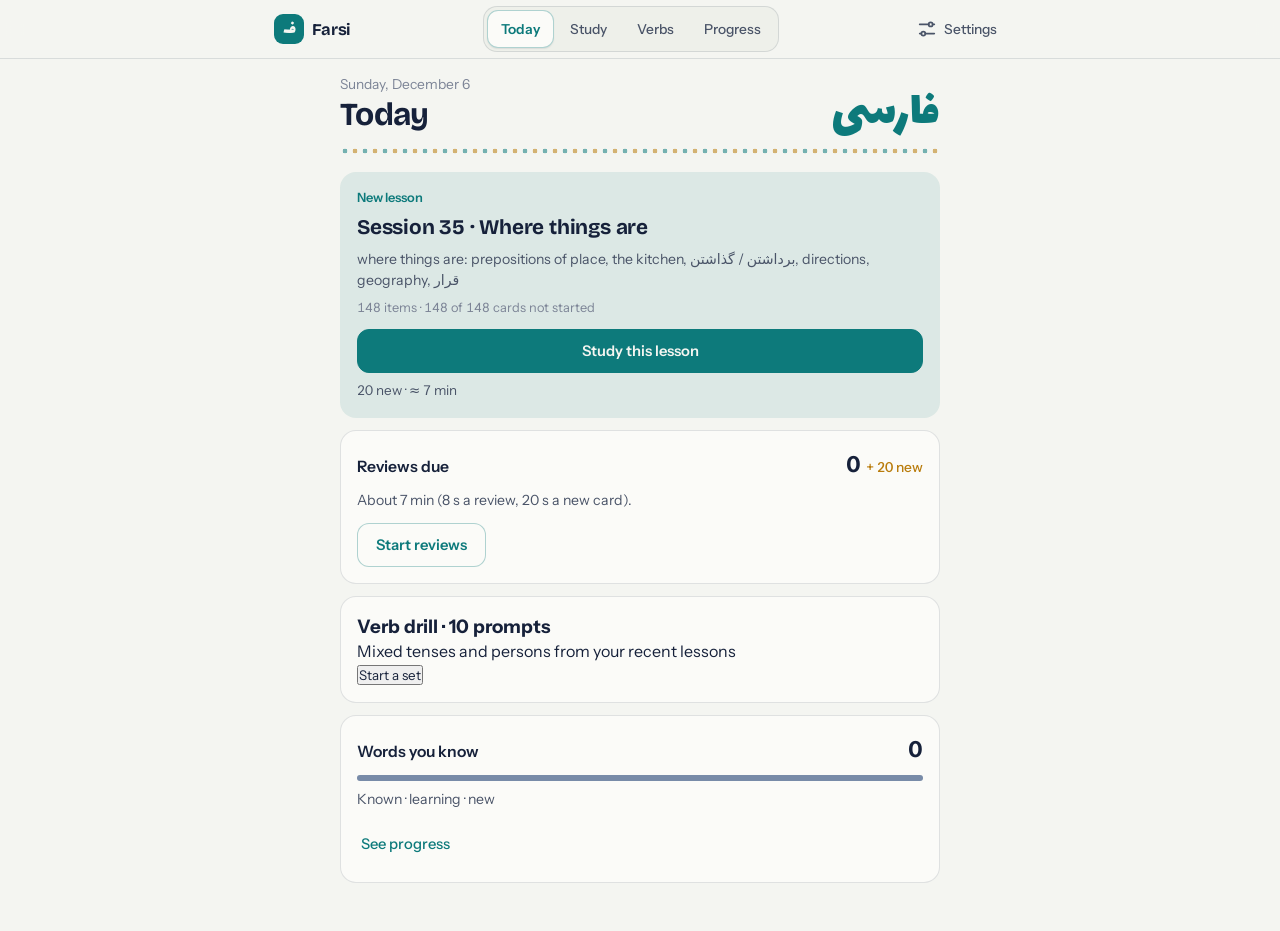
==== commit 72ac70e1: "New shell: tilework theme, Today, settings sheet and honest progress - Firuzeh/lapis/saffron tokens " ====
--- a/index.html
+++ b/index.html
@@ -11,151 +11,179 @@
 <meta name="theme-color" content="#0d1422" media="(prefers-color-scheme: dark)">
 <meta name="color-scheme" content="light dark">
 <title>Farsi flashcards</title>
-<link rel="manifest" href="manifest.webmanifest">
-<link rel="apple-touch-icon" href="icons/apple-touch-icon.png">
-<link rel="icon" href="icons/favicon-32.png" type="image/png" sizes="32x32">
-<link rel="icon" href="icons/favicon.ico" sizes="any">
-<link rel="stylesheet" href="css/fonts.css">
+<link rel="preconnect" href="https://fonts.googleapis.com">
+<link rel="preconnect" href="https://fonts.gstatic.com" crossorigin>
+<link href="https://fonts.googleapis.com/css2?family=Bricolage+Grotesque:opsz,wght@12..96,500;12..96,700&family=Instrument+Sans:wght@400;500;600&family=Lalezar&family=Vazirmatn:wght@400;500;700&display=swap" rel="stylesheet">
 <link rel="stylesheet" href="css/app.css">
-<link rel="stylesheet" href="css/pwa.css">
-<script src="js/pwa.js" defer></script>
-<link rel="stylesheet" href="css/notes.css">
-<link rel="stylesheet" href="css/drill.css">
 </head>
 <body>
-
-<header>
-  <div class="header-inner">
-    <div class="wordmark">
-      <span class="mark" aria-hidden="true">ف</span>
-      <h1>Farsi flashcards</h1>
+<script>
+  // Apply the saved theme before first paint (the prefs live in the store).
+  try {
+    var t = ((JSON.parse(localStorage.getItem('farsi-v2')) || {}).prefs || {}).theme;
+    if (t === 'light' || t === 'dark') document.documentElement.dataset.theme = t;
+  } catch (e) { /* ignore */ }
+</script>
+
+<header class="topbar">
+  <div class="topbar-inner">
+    <button type="button" class="brand" data-action="set-view" data-arg="today" aria-label="Today">
+      <span class="mark" lang="fa" aria-hidden="true">ف</span>
+      <span class="brand-name">Farsi</span>
+    </button>
+    <!-- Tab buttons are built from the view registry (F.views) by app.js -->
+    <nav class="tabs" aria-label="Views"><div class="segmented" role="tablist" id="tabs"></div></nav>
+    <button type="button" class="icon-btn" id="sheet-btn" data-action="open-sheet" aria-label="Settings" aria-haspopup="dialog" aria-controls="sheet">
+      <svg viewBox="0 0 24 24" width="22" height="22" aria-hidden="true"><path fill="none" stroke="currentColor" stroke-width="1.8" stroke-linecap="round" d="M4 7h10M18 7h2M4 17h2M10 17h10"/><circle cx="16" cy="7" r="2.2" fill="none" stroke="currentColor" stroke-width="1.8"/><circle cx="8" cy="17" r="2.2" fill="none" stroke="currentColor" stroke-width="1.8"/></svg>
+      <span class="icon-btn-label">Settings</span>
+    </button>
+  </div>
+</header>
+
+<div class="backup-reminder" id="backup-reminder" hidden></div>
+
+<main id="main">
+  <div class="stats-bar">
+    <div class="card-count" id="card-count"></div>
+    <!-- Written by the views; hidden: the meter below is the one progress bar -->
+    <div class="progress-row" hidden>
+      <div class="progress-track"><div class="progress-fill" id="progress-fill"></div></div>
+      <div class="progress-text" id="progress-text">0%</div>
     </div>
-    <div class="subtitle">پارسی را پاس بداریم</div>
-  </div>
-</header>
-
-<!-- Tab buttons are built from the view registry (F.views) by app.js -->
-<div class="tabs">
-  <div class="segmented" role="tablist" id="tabs"></div>
-</div>
-
-<p class="phone-hint" id="phone-hint" hidden>On iPhone: open this page in Safari, then Share → Add to Home Screen. The home-screen app keeps its own progress, separate from Safari; use Backup to move it.</p>
-<div class="backup-reminder" id="backup-reminder" hidden></div>
-<button type="button" class="filter-toggle" id="filter-toggle" data-action="toggle-filters">Filters</button>
-
-<!-- Study view settings (js/ui/settings.js) -->
-<div class="filters" id="fc-filters" data-view-panel="cards">
-  <div class="filter-group">
-    <label>Study mode</label>
-    <div class="pills" id="mode-pills"></div>
-  </div>
-  <div class="filter-group">
-    <div class="filter-head">
-      <label>Session</label>
-      <div class="filter-acts">
-        <button type="button" class="mini" data-action="sessions-all">All</button>
-        <button type="button" class="mini" data-action="sessions-none">None</button>
-        <button type="button" class="mini" data-action="sessions-newest">Newest only</button>
-      </div>
-    </div>
-    <div class="pills" id="session-pills"></div>
-  </div>
-  <div class="filter-group">
-    <div class="filter-head">
-      <label>Card type</label>
-      <div class="filter-acts">
-        <button type="button" class="mini" data-action="types-all">All</button>
-        <button type="button" class="mini" data-action="types-none">None</button>
-      </div>
-    </div>
-    <div class="pills" id="type-pills"></div>
-  </div>
-  <div class="filter-group">
-    <label>Front shows</label>
-    <div class="pills" id="front-pills"></div>
-  </div>
-  <div class="filter-group">
-    <label>Direction</label>
-    <div class="pills" id="dir-pills"></div>
-  </div>
-</div>
-
-<!-- Verb trainer settings (js/ui/settings.js) -->
-<div class="filters" id="vt-filters" data-view-panel="verbs" style="display:none">
-  <div class="filter-group">
-    <label>Mode</label>
-    <div class="pills" id="vt-mode-pills"></div>
-  </div>
-  <div class="filter-group" id="vt-tense-group">
-    <div class="filter-head">
-      <label>Tenses</label>
-      <div class="filter-acts">
-        <button type="button" class="mini" data-action="tenses-all">All</button>
-        <button type="button" class="mini" data-action="tenses-none">None</button>
-      </div>
-    </div>
-    <div class="pills" id="vt-tense-pills"></div>
-  </div>
-  <div class="filter-group" id="vt-person-group">
-    <div class="filter-head">
-      <label>Person</label>
-      <div class="filter-acts">
-        <button type="button" class="mini" data-action="persons-all">All</button>
-        <button type="button" class="mini" data-action="persons-none">None</button>
-      </div>
-    </div>
-    <div class="pills" id="vt-person-pills"></div>
-  </div>
-  <div class="filter-group">
-    <div class="filter-head">
-      <label>Verbs</label>
-      <div class="filter-acts">
-        <button type="button" class="mini" data-action="vtverbs-all">All</button>
-        <button type="button" class="mini" data-action="vtverbs-none">None</button>
-      </div>
-    </div>
-    <div class="pills" id="vt-verb-pills"></div>
-  </div>
-</div>
-
-<!-- Verb trainer settings, built by js/ui/drill.js (replaces #vt-filters) -->
-<div class="filters" id="drill-panel" data-view-panel="verbs" style="display:none"></div>
-
-<!-- Backup and restore (js/ui/backup.js); shown with the filters on every view -->
-<div class="filters" id="backup-settings">
-  <div class="filter-group" id="backup-panel"></div>
-</div>
-
-<div class="stats-bar">
-  <div class="card-count" id="card-count"></div>
-  <div class="progress-row">
-    <div class="progress-track"><div class="progress-fill" id="progress-fill"></div></div>
-    <div class="progress-text" id="progress-text">0%</div>
-  </div>
-</div>
-
-<div class="scope-bar" id="scope-bar"></div>
-
-<div class="card-area" id="card-area"></div>
-
-<div class="nav-row">
-  <button class="nav-btn" id="prev-btn" data-action="prev" aria-label="Previous">&#8592;</button>
-  <div class="nav-pos" id="nav-pos">1 / 1</div>
-  <button class="nav-btn" id="next-btn" data-action="next" aria-label="Next">&#8594;</button>
-</div>
-
-<div class="bottom-actions">
-  <button class="action-btn" id="typed-btn" data-action="toggle-typed">Type answer</button>
-  <button class="action-btn" id="audio-btn" data-action="toggle-audio" hidden>Auto-play audio</button>
-  <button class="action-btn" id="shuffle-btn" data-action="toggle-shuffle">Shuffle</button>
-  <button class="action-btn" id="mastered-btn" data-action="toggle-hide-mastered">Hide mastered</button>
-  <button class="action-btn" id="newlimit-btn" title="New cards per day, counted separately for each direction" data-action="cycle-new-limit">New/day: 20</button>
-  <button class="action-btn" id="reset-btn" data-action="reset">Reset</button>
-</div>
-
-<div class="score-row" id="score-row"></div>
-
-<div class="shortcuts" id="shortcuts"></div>
+  </div>
+  <div class="meter-row" id="meter-row"></div>
+  <div class="scope-bar" id="scope-bar"></div>
+
+  <div class="card-area" id="card-area"></div>
+
+  <div class="nav-row">
+    <button class="nav-btn" id="prev-btn" data-action="prev" aria-label="Previous">&#8592;</button>
+    <div class="nav-pos" id="nav-pos">1 / 1</div>
+    <button class="nav-btn" id="next-btn" data-action="next" aria-label="Next">&#8594;</button>
+  </div>
+
+  <div class="score-row" id="score-row"></div>
+
+  <div class="shortcuts" id="shortcuts"></div>
+</main>
+
+<!-- Settings sheet (js/ui/sheet.js): bottom sheet on phones, side panel on wide screens -->
+<div class="sheet-backdrop" id="sheet-backdrop" data-action="close-sheet" hidden></div>
+<aside class="sheet" id="sheet" role="dialog" aria-modal="true" aria-labelledby="sheet-title" hidden>
+  <div class="sheet-head">
+    <h2 id="sheet-title">Settings</h2>
+    <button type="button" class="icon-btn" data-action="close-sheet" aria-label="Close settings">
+      <svg viewBox="0 0 24 24" width="20" height="20" aria-hidden="true"><path d="M6 6l12 12M18 6L6 18" stroke="currentColor" stroke-width="1.8" stroke-linecap="round"/></svg>
+    </button>
+  </div>
+  <div class="sheet-body">
+
+    <!-- Study view settings (js/ui/settings.js) -->
+    <section class="sheet-sec filters" id="fc-filters" data-view-panel="cards">
+      <h3 class="sec-title">What to study</h3>
+      <div class="filter-group">
+        <label>Study mode</label>
+        <div class="pills" id="mode-pills"></div>
+      </div>
+      <div class="filter-group">
+        <div class="filter-head">
+          <label>Sessions</label>
+          <div class="quick" role="group" aria-label="Quick session choice">
+            <button type="button" class="quick-btn" id="sessions-newest-btn" data-action="sessions-newest">Newest only</button>
+            <button type="button" class="quick-btn" id="sessions-all-btn" data-action="sessions-all">All</button>
+            <button type="button" class="quick-btn" data-action="sessions-none">None</button>
+          </div>
+        </div>
+        <div class="pills session-pills" id="session-pills"></div>
+        <p class="sec-note">Bars show known &middot; learning &middot; new cards in each session.</p>
+      </div>
+      <div class="filter-group">
+        <div class="filter-head">
+          <label>Card types</label>
+          <div class="quick">
+            <button type="button" class="quick-btn" data-action="types-all">All</button>
+            <button type="button" class="quick-btn" data-action="types-none">None</button>
+          </div>
+        </div>
+        <div class="pills" id="type-pills"></div>
+      </div>
+      <div class="filter-group">
+        <label>Direction</label>
+        <div class="pills" id="dir-pills"></div>
+      </div>
+      <div class="filter-group">
+        <label>Front shows</label>
+        <div class="pills" id="front-pills"></div>
+      </div>
+    </section>
+
+    <!-- Verb trainer settings (js/ui/settings.js) -->
+    <section class="sheet-sec filters" id="vt-filters" data-view-panel="verbs" style="display:none">
+      <h3 class="sec-title">Verb trainer</h3>
+      <div class="filter-group">
+        <label>Mode</label>
+        <div class="pills" id="vt-mode-pills"></div>
+      </div>
+      <div class="filter-group" id="vt-tense-group">
+        <div class="filter-head">
+          <label>Tenses</label>
+          <div class="quick">
+            <button type="button" class="quick-btn" data-action="tenses-all">All</button>
+            <button type="button" class="quick-btn" data-action="tenses-none">None</button>
+          </div>
+        </div>
+        <div class="pills" id="vt-tense-pills"></div>
+      </div>
+      <div class="filter-group" id="vt-person-group">
+        <div class="filter-head">
+          <label>Person</label>
+          <div class="quick">
+            <button type="button" class="quick-btn" data-action="persons-all">All</button>
+            <button type="button" class="quick-btn" data-action="persons-none">None</button>
+          </div>
+        </div>
+        <div class="pills" id="vt-person-pills"></div>
+      </div>
+      <div class="filter-group">
+        <div class="filter-head">
+          <label>Verbs</label>
+          <div class="quick">
+            <button type="button" class="quick-btn" data-action="vtverbs-all">All</button>
+            <button type="button" class="quick-btn" data-action="vtverbs-none">None</button>
+          </div>
+        </div>
+        <div class="pills" id="vt-verb-pills"></div>
+      </div>
+    </section>
+
+    <section class="sheet-sec">
+      <h3 class="sec-title">Practice</h3>
+      <div class="bottom-actions option-list">
+        <button class="action-btn opt-row" id="newlimit-btn" title="New cards per day, counted separately for each direction" data-action="cycle-new-limit">New/day: 20</button>
+        <button class="action-btn opt-row toggle" id="typed-btn" data-action="toggle-typed">Type answer</button>
+        <button class="action-btn opt-row toggle" id="shuffle-btn" data-action="toggle-shuffle">Shuffle</button>
+        <button class="action-btn opt-row toggle" id="mastered-btn" data-action="toggle-hide-mastered">Hide mastered</button>
+        <button class="action-btn opt-row toggle" id="audio-btn" data-action="toggle-audio" hidden>Auto-play audio</button>
+      </div>
+    </section>
+
+    <section class="sheet-sec">
+      <h3 class="sec-title">Appearance</h3>
+      <div class="filter-group">
+        <label>Theme</label>
+        <div class="pills" id="theme-pills"></div>
+      </div>
+    </section>
+
+    <!-- Backup and restore (js/ui/backup.js) -->
+    <section class="sheet-sec" id="backup-settings">
+      <div class="filter-group" id="backup-panel"></div>
+    </section>
+
+    <!-- Two-step reset (js/ui/sheet.js) -->
+    <section class="sheet-sec" id="reset-sec"></section>
+  </div>
+</aside>
 
 <!-- Core (order matters: core first, then pure modules) -->
 <script src="js/core.js"></script>
@@ -179,7 +207,6 @@
 <!-- Deck, storage -->
 <script src="js/cards.js"></script>
 <script src="js/store.js"></script>
-<script src="js/md.js"></script>
 <!-- UI -->
 <script src="js/audio.js"></script>
 <script src="js/ui/typed.js"></script>
@@ -187,7 +214,9 @@
 <script src="js/ui/drill.js"></script>
 <script src="js/ui/settings.js"></script>
 <script src="js/ui/backup.js"></script>
-<script src="js/ui/notes.js"></script>
+<script src="js/ui/sheet.js"></script>
+<script src="js/ui/today.js"></script>
+<script src="js/ui/progress.js"></script>
 <!-- Boot: keep last -->
 <script src="js/app.js"></script>
 </body>
--- a/css/app.css
+++ b/css/app.css
@@ -1,110 +1,140 @@
 /* ============================================================
-   Farsi flashcards: the whole stylesheet.
-   1. Tokens: warm paper light mode, deep neutral dark mode, one
-      terracotta accent. The only place colours are decided.
+   Farsi flashcards: the shared stylesheet.
+   1. Tokens: Persian tilework. Firuzeh (turquoise) for action, lapis as
+      a secondary, a little saffron. Calm paper ground. Light + dark, with
+      a manual override (html[data-theme]). The only place colours are
+      decided; feature stylesheets use these variables.
    2. Layout: structural rules (positioning, flex, card flip).
-   3. Theme: per-component styling on top of the layout rules.
+   3. Theme: per-component styling.
+   4. Shell: top bar, settings sheet, page views (Today, Progress), meter.
    ============================================================ */
 
 :root {
-  color-scheme: light dark;
-
-  --font-sans: "Inter", ui-sans-serif, system-ui, -apple-system, "Segoe UI", sans-serif;
-  --font-mono: "JetBrains Mono", ui-monospace, SFMono-Regular, "SF Mono", Menlo, monospace;
+  color-scheme: light;
+
+  --font-sans: "Instrument Sans", ui-sans-serif, system-ui, -apple-system, "Segoe UI", sans-serif;
+  --font-display: "Bricolage Grotesque", "Instrument Sans", "Avenir Next", system-ui, sans-serif;
   --font-farsi: "Vazirmatn", "SF Arabic", "Geeza Pro", Tahoma, sans-serif;
-
-  /* Surfaces — warm paper */
-  --bg: #faf9f7;
-  --surface: #ffffff;
-  --surface-2: #f4f2ee;
-  --surface-3: #edeae4;
-
-  /* Ink */
-  --text: #1a1917;
-  --text-dim: #6b6862;
-  --ink: #1a1917;
-  --ink-muted: #55524c;
-  --ink-light: #93908a;
-
-  /* Lines */
-  --line: rgba(24, 23, 20, 0.09);
-  --line-strong: rgba(24, 23, 20, 0.16);
-
-  /* Accent — terracotta */
-  --accent: #c15f3c;
-  --accent-soft: rgba(193, 95, 60, 0.10);
-  --accent-line: rgba(193, 95, 60, 0.28);
-  --accent-contrast: #ffffff;
-
-  /* Semantic */
-  --ok: #2f7d4f;
-  --ok-soft: rgba(47, 125, 79, 0.10);
-  --ok-line: rgba(47, 125, 79, 0.26);
-  --warn: #99631a;
-  --warn-soft: rgba(153, 99, 26, 0.10);
-  --warn-line: rgba(153, 99, 26, 0.26);
-  --bad: #c0392f;
-  --bad-soft: rgba(192, 57, 47, 0.10);
-  --bad-line: rgba(192, 57, 47, 0.26);
-  --info: #2f5fa8;
-  --info-soft: rgba(47, 95, 168, 0.10);
-  --info-line: rgba(47, 95, 168, 0.26);
-
-  /* Older names still used by a few rules and inline styles */
-  --red: var(--bad);
-  --blue: var(--info);
-
-  --shadow-xs: 0 1px 1px rgba(24, 23, 20, 0.04);
-  --shadow-sm: 0 1px 2px rgba(24, 23, 20, 0.05), 0 1px 1px rgba(24, 23, 20, 0.03);
-  --shadow-md: 0 1px 2px rgba(24, 23, 20, 0.05), 0 8px 24px -12px rgba(24, 23, 20, 0.18);
-  --shadow-lg: 0 1px 2px rgba(24, 23, 20, 0.05), 0 20px 48px -24px rgba(24, 23, 20, 0.28);
-
-  --r-sm: 8px;
+  --font-fa-display: "Lalezar", "Vazirmatn", "Geeza Pro", sans-serif;   /* decorative only, never study text */
+  --font-mono: ui-monospace, SFMono-Regular, "SF Mono", Menlo, monospace;
+
+  /* Ground and ink */
+  --paper: #f4f5f1;
+  --surface: #fbfbf8;
+  --surface-2: #eef0ea;
+  --surface-3: #e4e7e0;
+  --ink: #16213a;
+  --ink-2: #4a5468;
+  --ink-3: #7c8496;
+  --line: rgba(22, 33, 58, 0.12);
+  --line-strong: rgba(22, 33, 58, 0.22);
+
+  /* Tilework */
+  --firuzeh: #0d7a7b;
+  --firuzeh-soft: rgba(13, 122, 123, 0.10);
+  --firuzeh-line: rgba(13, 122, 123, 0.32);
+  --lapis: #22407a;
+  --lapis-soft: rgba(34, 64, 122, 0.10);
+  --saffron: #b97c0c;
+  --saffron-soft: rgba(185, 124, 12, 0.12);
+
+  /* Grades */
+  --again: #a43a33;  --again-soft: rgba(164, 58, 51, 0.10);  --again-line: rgba(164, 58, 51, 0.28);
+  --hard: #8a6410;   --hard-soft: rgba(138, 100, 16, 0.11);  --hard-line: rgba(138, 100, 16, 0.28);
+  --good: #1f7a4a;   --good-soft: rgba(31, 122, 74, 0.10);   --good-line: rgba(31, 122, 74, 0.28);
+  --easy: #22407a;   --easy-soft: rgba(34, 64, 122, 0.10);   --easy-line: rgba(34, 64, 122, 0.28);
+
+  /* Meter: known · learning · new */
+  --m-known: var(--firuzeh);
+  --m-learning: var(--saffron);
+  --m-new: var(--lapis);
+
+  --shadow-xs: 0 1px 1px rgba(22, 33, 58, 0.04);
+  --shadow-sm: 0 1px 2px rgba(22, 33, 58, 0.06), 0 1px 1px rgba(22, 33, 58, 0.03);
+  --shadow-md: 0 1px 2px rgba(22, 33, 58, 0.05), 0 10px 30px -18px rgba(22, 33, 58, 0.30);
+  --shadow-lg: 0 1px 2px rgba(22, 33, 58, 0.05), 0 22px 48px -24px rgba(22, 33, 58, 0.36);
+
+  --r-sm: 10px;
   --r-md: 12px;
-  --r-lg: 18px;
+  --r-lg: 16px;
+  --tap: 44px;
   --ease: cubic-bezier(0.2, 0, 0, 1);
   --dur: 140ms;
-}
-
+
+  /* Older names, kept so feature stylesheets and inline styles still work */
+  --bg: var(--paper);
+  --text: var(--ink);
+  --text-dim: var(--ink-2);
+  --ink-muted: var(--ink-2);
+  --ink-light: var(--ink-3);
+  --accent: var(--firuzeh);
+  --accent-soft: var(--firuzeh-soft);
+  --accent-line: var(--firuzeh-line);
+  --accent-contrast: var(--paper);
+  --ok: var(--good);       --ok-soft: var(--good-soft);     --ok-line: var(--good-line);
+  --warn: var(--hard);     --warn-soft: var(--hard-soft);   --warn-line: var(--hard-line);
+  --bad: var(--again);     --bad-soft: var(--again-soft);   --bad-line: var(--again-line);
+  --info: var(--lapis);    --info-soft: var(--lapis-soft);  --info-line: var(--easy-line);
+  --red: var(--again);
+  --blue: var(--lapis);
+}
+
+/* Dark: by system preference unless the user picked light, or picked dark. */
 @media (prefers-color-scheme: dark) {
-  :root {
-    --bg: #0c0c0d;
-    --surface: #151517;
-    --surface-2: #1c1c1f;
-    --surface-3: #232326;
-
-    --text: #ececea;
-    --text-dim: #94918c;
-    --ink: #ececea;
-    --ink-muted: #b3afa8;
-    --ink-light: #7c7974;
-
-    --line: rgba(255, 255, 255, 0.09);
-    --line-strong: rgba(255, 255, 255, 0.16);
-
-    --accent: #e08056;
-    --accent-soft: rgba(224, 128, 86, 0.13);
-    --accent-line: rgba(224, 128, 86, 0.32);
-    --accent-contrast: #14100d;
-
-    --ok: #5fc98a;
-    --ok-soft: rgba(95, 201, 138, 0.13);
-    --ok-line: rgba(95, 201, 138, 0.30);
-    --warn: #dfa451;
-    --warn-soft: rgba(223, 164, 81, 0.13);
-    --warn-line: rgba(223, 164, 81, 0.30);
-    --bad: #f0736a;
-    --bad-soft: rgba(240, 115, 106, 0.13);
-    --bad-line: rgba(240, 115, 106, 0.30);
-    --info: #7aa8f0;
-    --info-soft: rgba(122, 168, 240, 0.13);
-    --info-line: rgba(122, 168, 240, 0.30);
-
+  :root:not([data-theme="light"]) {
+    color-scheme: dark;
+    --paper: #0d1422;
+    --surface: #141d2f;
+    --surface-2: #1a2438;
+    --surface-3: #222d43;
+    --ink: #e6eaf2;
+    --ink-2: #aeb6c6;
+    --ink-3: #7d879a;
+    --line: rgba(230, 234, 242, 0.12);
+    --line-strong: rgba(230, 234, 242, 0.22);
+    --firuzeh: #4cc3c0;
+    --firuzeh-soft: rgba(76, 195, 192, 0.13);
+    --firuzeh-line: rgba(76, 195, 192, 0.34);
+    --lapis: #8fb0ee;
+    --lapis-soft: rgba(143, 176, 238, 0.13);
+    --saffron: #efb54a;
+    --saffron-soft: rgba(239, 181, 74, 0.14);
+    --again: #f08a80;  --again-soft: rgba(240, 138, 128, 0.13);  --again-line: rgba(240, 138, 128, 0.32);
+    --hard: #e8be5c;   --hard-soft: rgba(232, 190, 92, 0.13);    --hard-line: rgba(232, 190, 92, 0.32);
+    --good: #5fcf8f;   --good-soft: rgba(95, 207, 143, 0.13);    --good-line: rgba(95, 207, 143, 0.32);
+    --easy: #8fb0ee;   --easy-soft: rgba(143, 176, 238, 0.13);   --easy-line: rgba(143, 176, 238, 0.32);
     --shadow-xs: 0 1px 1px rgba(0, 0, 0, 0.3);
     --shadow-sm: 0 1px 2px rgba(0, 0, 0, 0.4);
-    --shadow-md: 0 1px 2px rgba(0, 0, 0, 0.4), 0 8px 24px -12px rgba(0, 0, 0, 0.6);
-    --shadow-lg: 0 1px 2px rgba(0, 0, 0, 0.4), 0 20px 48px -24px rgba(0, 0, 0, 0.75);
+    --shadow-md: 0 1px 2px rgba(0, 0, 0, 0.4), 0 10px 30px -18px rgba(0, 0, 0, 0.7);
+    --shadow-lg: 0 1px 2px rgba(0, 0, 0, 0.4), 0 22px 48px -24px rgba(0, 0, 0, 0.8);
   }
+}
+:root[data-theme="dark"] {
+  color-scheme: dark;
+  --paper: #0d1422;
+  --surface: #141d2f;
+  --surface-2: #1a2438;
+  --surface-3: #222d43;
+  --ink: #e6eaf2;
+  --ink-2: #aeb6c6;
+  --ink-3: #7d879a;
+  --line: rgba(230, 234, 242, 0.12);
+  --line-strong: rgba(230, 234, 242, 0.22);
+  --firuzeh: #4cc3c0;
+  --firuzeh-soft: rgba(76, 195, 192, 0.13);
+  --firuzeh-line: rgba(76, 195, 192, 0.34);
+  --lapis: #8fb0ee;
+  --lapis-soft: rgba(143, 176, 238, 0.13);
+  --saffron: #efb54a;
+  --saffron-soft: rgba(239, 181, 74, 0.14);
+  --again: #f08a80;  --again-soft: rgba(240, 138, 128, 0.13);  --again-line: rgba(240, 138, 128, 0.32);
+  --hard: #e8be5c;   --hard-soft: rgba(232, 190, 92, 0.13);    --hard-line: rgba(232, 190, 92, 0.32);
+  --good: #5fcf8f;   --good-soft: rgba(95, 207, 143, 0.13);    --good-line: rgba(95, 207, 143, 0.32);
+  --easy: #8fb0ee;   --easy-soft: rgba(143, 176, 238, 0.13);   --easy-line: rgba(143, 176, 238, 0.32);
+  --shadow-xs: 0 1px 1px rgba(0, 0, 0, 0.3);
+  --shadow-sm: 0 1px 2px rgba(0, 0, 0, 0.4);
+  --shadow-md: 0 1px 2px rgba(0, 0, 0, 0.4), 0 10px 30px -18px rgba(0, 0, 0, 0.7);
+  --shadow-lg: 0 1px 2px rgba(0, 0, 0, 0.4), 0 22px 48px -24px rgba(0, 0, 0, 0.8);
 }
 
 /* ---------- Layout ---------- */
@@ -118,10 +148,6 @@
   min-height: 100vh;
   overflow-x: hidden;
 }
-.filters {
-  margin: 0 auto 12px;
-  padding: 0 20px;
-}
 .filter-group label {
   display: block;
 }
@@ -135,31 +161,15 @@
   white-space: nowrap;
 }
 .stats-bar {
-  margin: 0 auto 16px;
+  margin: 0 auto;
   padding: 0 20px;
   display: flex;
   justify-content: space-between;
   align-items: center;
-}
-.progress-row {
-  display: flex;
-  align-items: center;
-  gap: 10px;
-}
-.progress-track {
-  overflow: hidden;
-}
-.progress-fill {
-  height: 100%;
-  border-radius: 99px;
-}
-.progress-text {
-  min-width: 42px;
-  text-align: right;
 }
 .card-area {
   margin: 0 auto;
-  padding: 0 20px 20px;
+  padding: 0 20px 16px;
   perspective: 1200px;
 }
 .card-wrapper {
@@ -182,6 +192,7 @@
   position: absolute;
   inset: 0;
   backface-visibility: hidden;
+  -webkit-backface-visibility: hidden;
   display: flex;
   flex-direction: column;
   align-items: center;
@@ -246,7 +257,6 @@
   padding: 8px 4px;
 }
 .letter-form-cell .form-label {
-  text-transform: uppercase;
   margin-bottom: 4px;
 }
 .letter-form-cell .form-char {
@@ -254,7 +264,7 @@
   direction: rtl;
 }
 .nav-row {
-  max-width: 580px;
+  max-width: 600px;
   margin: 0 auto;
   padding: 0 20px 12px;
   display: flex;
@@ -270,25 +280,17 @@
 }
 .nav-btn:disabled {
   cursor: default;
-  border-color: var(--surface-2);
 }
 .nav-pos {
   min-width: 80px;
   text-align: center;
   font-variant-numeric: tabular-nums;
 }
-.bottom-actions {
-  max-width: 580px;
-  margin: 0 auto;
-  padding: 0 20px 16px;
-  display: flex;
-  justify-content: center;
-}
 .action-btn {
   cursor: pointer;
 }
 .score-row {
-  max-width: 580px;
+  max-width: 600px;
   margin: 0 auto;
   padding: 0 20px 32px;
   display: flex;
@@ -297,12 +299,11 @@
 .score-btn {
   cursor: pointer;
 }
-/* Kept from the old structural layer: Good / Got it have a 1.5px border. */
 .score-btn.know {
   border-width: 1.5px;
 }
 .shortcuts {
-  max-width: 580px;
+  max-width: 600px;
   margin: 0 auto;
   padding: 0 20px 40px;
   text-align: center;
@@ -313,14 +314,10 @@
 }
 .empty-state {
   text-align: center;
-  padding: 80px 20px;
+  padding: 64px 20px;
 }
 .empty-state h2 {
   margin-bottom: 8px;
-}
-.tabs {
-  display: flex;
-  justify-content: center;
 }
 .tab-btn {
   cursor: pointer;
@@ -329,7 +326,6 @@
   position: absolute;
   top: 14px;
   right: 16px;
-  text-transform: uppercase;
 }
 .conj-table {
   width: 100%;
@@ -338,7 +334,6 @@
   font-size: 0.78rem;
 }
 .conj-table th {
-  text-transform: uppercase;
   padding: 4px 6px;
   text-align: left;
 }
@@ -355,7 +350,7 @@
   direction: rtl;
   text-align: left;
   font-size: 0.95rem;
-  line-height: 1.3;
+  line-height: 1.4;
 }
 .conj-imp {
   margin-top: 12px;
@@ -386,19 +381,22 @@
 
 /* ---------- Base ---------- */
 
+html { background: var(--paper); }
 body {
   font-family: var(--font-sans);
-  background: var(--bg);
-  color: var(--text);
+  background: var(--paper);
+  color: var(--ink);
   -webkit-font-smoothing: antialiased;
   -moz-osx-font-smoothing: grayscale;
-  font-feature-settings: "cv05" 1, "ss03" 1, "calt" 1;
-  letter-spacing: -0.005em;
-}
-::selection { background: var(--accent-soft); color: var(--text); }
+  line-height: 1.45;
+  padding-bottom: env(safe-area-inset-bottom);
+}
+::selection { background: var(--firuzeh-soft); color: var(--ink); }
+[lang="fa"] { font-family: var(--font-farsi); }
+button { font-family: inherit; color: inherit; }
 
 :focus-visible {
-  outline: 2px solid var(--accent);
+  outline: 2px solid var(--firuzeh);
   outline-offset: 2px;
   border-radius: var(--r-sm);
 }
@@ -408,164 +406,249 @@
   .card { transition: none !important; }
 }
 
-/* ---------- Header ---------- */
-
-header {
-  padding: 0;
-  text-align: left;
-  border-bottom: 1px solid var(--line);
-  background: color-mix(in srgb, var(--bg) 94%, transparent);
-  backdrop-filter: saturate(180%) blur(14px);
-  -webkit-backdrop-filter: saturate(180%) blur(14px);
+/* ---------- Top bar: brand, view tabs, settings ---------- */
+
+.topbar {
   position: sticky;
   top: 0;
   z-index: 20;
-}
-.header-inner {
-  max-width: 740px;
+  border-bottom: 1px solid var(--line);
+  background: color-mix(in srgb, var(--paper) 90%, transparent);
+  backdrop-filter: saturate(160%) blur(14px);
+  -webkit-backdrop-filter: saturate(160%) blur(14px);
+  padding-top: env(safe-area-inset-top);
+}
+.topbar-inner {
+  max-width: 760px;
   margin: 0 auto;
-  padding: 14px 20px;
-  display: flex;
-  align-items: center;
-  justify-content: space-between;
-  gap: 16px;
-}
-.wordmark {
-  display: flex;
-  align-items: center;
-  gap: 10px;
+  padding: 6px max(12px, env(safe-area-inset-right)) 6px max(12px, env(safe-area-inset-left));
+  display: flex;
+  align-items: center;
+  gap: 8px;
+}
+.brand {
+  display: flex;
+  align-items: center;
+  gap: 8px;
+  min-height: var(--tap);
+  padding: 0 6px 0 2px;
+  background: none;
+  border: 0;
+  cursor: pointer;
+  flex: none;
+}
+.mark {
+  width: 30px;
+  height: 30px;
+  flex: none;
+  border-radius: 9px;
+  background: var(--firuzeh);
+  color: var(--paper);
+  font-family: var(--font-fa-display);
+  font-size: 1.15rem;
+  line-height: 1;
+  display: flex;
+  align-items: center;
+  justify-content: center;
+  padding-top: 3px;
+}
+.brand-name {
+  font-family: var(--font-display);
+  font-weight: 700;
+  font-size: 1.02rem;
+  letter-spacing: -0.01em;
+}
+.tabs {
+  flex: 1;
   min-width: 0;
-}
-.wordmark .mark {
-  width: 26px;
-  height: 26px;
-  flex: none;
-  border-radius: 7px;
-  background: var(--accent);
-  color: var(--accent-contrast);
-  font-family: var(--font-farsi);
-  font-size: 0.95rem;
-  line-height: 1;
-  display: flex;
-  align-items: center;
+  display: flex;
   justify-content: center;
-  box-shadow: var(--shadow-sm);
-}
-header h1 {
-  font-family: var(--font-sans);
-  font-size: 0.98rem;
-  font-weight: 600;
-  letter-spacing: -0.015em;
-  color: var(--text);
-  line-height: 1.2;
-}
-header .subtitle {
-  font-family: var(--font-farsi);
-  font-size: 0.86rem;
-  font-weight: 400;
-  color: var(--ink-light);
-  margin-top: 0;
-  direction: rtl;
-  white-space: nowrap;
-  overflow: hidden;
-  text-overflow: ellipsis;
-}
-
-/* ---------- Tabs — segmented control ---------- */
-
-.tabs {
-  padding: 20px 20px 18px;
-  gap: 0;
 }
 .segmented {
-  display: inline-flex;
+  display: flex;
   gap: 2px;
   padding: 3px;
-  border-radius: 11px;
+  border-radius: 14px;
   background: var(--surface-2);
   border: 1px solid var(--line);
-}
+  max-width: 100%;
+  overflow-x: auto;
+  scrollbar-width: none;
+}
+.segmented::-webkit-scrollbar { display: none; }
 .tab-btn {
   font-family: var(--font-sans);
   background: transparent;
-  border: 1px solid transparent;
-  border-radius: 8px;
-  color: var(--ink-muted);
+  border: 0;
+  border-radius: 11px;
+  color: var(--ink-2);
   font-weight: 500;
-  font-size: 0.85rem;
-  letter-spacing: -0.005em;
-  padding: 7px 18px;
-  box-shadow: none;
+  font-size: 0.86rem;
+  min-height: 38px;
+  padding: 0 14px;
+  white-space: nowrap;
+  flex: 1 0 auto;
   transition: color var(--dur) var(--ease), background var(--dur) var(--ease);
 }
-.tab-btn:hover { background: transparent; color: var(--text); border-color: transparent; }
+.tab-btn:hover { color: var(--ink); }
 .tab-btn.active {
   background: var(--surface);
-  border-color: var(--line);
-  color: var(--text);
-  box-shadow: var(--shadow-sm);
-  font-weight: 560;
-}
-
-/* ---------- Filters ---------- */
-
-.filters { max-width: 740px; }
-.filter-group { margin-bottom: 16px; }
-.filter-group label {
-  font-family: var(--font-mono);
-  font-size: 0.63rem;
-  text-transform: uppercase;
-  letter-spacing: 0.09em;
-  color: var(--ink-light);
+  color: var(--firuzeh);
+  box-shadow: var(--shadow-sm), inset 0 0 0 1px var(--firuzeh-line);
+  font-weight: 600;
+}
+.icon-btn {
+  min-width: var(--tap);
+  height: var(--tap);
+  flex: none;
+  display: inline-flex;
+  align-items: center;
+  justify-content: center;
+  gap: 6px;
+  padding: 0 10px;
+  border-radius: var(--r-md);
+  border: 1px solid transparent;
+  background: transparent;
+  color: var(--ink-2);
+  font-size: 0.86rem;
   font-weight: 500;
-  margin-bottom: 8px;
-}
-.pills { gap: 5px; }
+  cursor: pointer;
+}
+.icon-btn:hover { background: var(--surface-2); color: var(--ink); }
+.icon-btn-label { display: none; }
+
+/* ---------- Study chrome: stats line, the one meter, scope notes ---------- */
+
+main { padding-top: 12px; }
+.stats-bar { max-width: 640px; margin-bottom: 6px; }
+.card-count { font-size: 0.82rem; color: var(--ink-3); font-variant-numeric: tabular-nums; }
+.card-count strong { color: var(--ink); font-weight: 600; }
+.progress-row[hidden] { display: none; }
+.stat-today { color: var(--ink-2); }
+.stat-streak { color: var(--ink-2); }
+
+.meter-row {
+  max-width: 640px;
+  margin: 0 auto 10px;
+  padding: 0 20px;
+}
+.meter-row:empty { display: none; }
+.meter-bar {
+  display: flex;
+  gap: 2px;
+  height: 6px;
+  border-radius: 99px;
+  overflow: hidden;
+  background: var(--surface-3);
+}
+.m-seg { display: block; height: 100%; min-width: 2px; }
+.m-known { background: var(--m-known); }
+.m-learning { background: var(--m-learning); }
+.m-new { background: var(--m-new); opacity: 0.55; }
+.m-legend {
+  display: flex;
+  flex-wrap: wrap;
+  gap: 2px 14px;
+  margin-top: 6px;
+  font-size: 0.76rem;
+  color: var(--ink-3);
+}
+.m-legend span { display: inline-flex; align-items: center; gap: 5px; }
+.m-legend b { color: var(--ink); font-weight: 600; font-variant-numeric: tabular-nums; }
+.m-dot { width: 8px; height: 8px; border-radius: 3px; display: block; }
+
+/* The study view's scope bar: the meter above replaces its track and
+   legend; its notes (leeches, buried) stay. */
+.scope-bar {
+  max-width: 640px;
+  margin: 0 auto;
+  padding: 0 20px;
+}
+.scope-bar .scope-track,
+.scope-bar .legend-item { display: none; }
+.scope-legend { display: flex; flex-wrap: wrap; gap: 6px; margin-bottom: 10px; }
+.scope-legend:not(:has(.scope-note)) { display: none; }
+.scope-note {
+  font-family: var(--font-sans);
+  background: var(--hard-soft);
+  border: 1px solid var(--hard-line);
+  border-radius: 99px;
+  color: var(--hard);
+  font-size: 0.76rem;
+  font-weight: 500;
+  min-height: 32px;
+  padding: 4px 12px;
+  cursor: pointer;
+}
+.scope-empty { font-size: 0.82rem; color: var(--ink-3); margin-bottom: 10px; }
+
+/* Page views (Today, Progress, ...) hide the study chrome */
+body[data-page] .stats-bar,
+body[data-page] .meter-row,
+body[data-page] .scope-bar,
+body[data-page] .nav-row,
+body[data-page] .score-row,
+body[data-page] .shortcuts { display: none !important; }
+
+/* ---------- Pills (filters) ---------- */
+
+.pills { gap: 6px; }
 .pill {
   background: var(--surface);
   border: 1px solid var(--line);
-  border-radius: 7px;
-  color: var(--ink-muted);
-  font-weight: 470;
-  font-size: 0.79rem;
-  letter-spacing: -0.005em;
-  padding: 5px 11px;
-  box-shadow: var(--shadow-xs);
+  border-radius: 99px;
+  color: var(--ink-2);
+  font-weight: 500;
+  font-size: 0.84rem;
+  min-height: var(--tap);
+  padding: 0 14px;
   transition: background var(--dur) var(--ease), color var(--dur) var(--ease), border-color var(--dur) var(--ease);
 }
-.pill:hover { background: var(--surface-2); color: var(--text); border-color: var(--line-strong); }
+.pill:hover { border-color: var(--line-strong); color: var(--ink); }
 .pill.active {
-  background: var(--text);
-  border-color: var(--text);
-  color: var(--bg);
-  font-weight: 500;
-  box-shadow: var(--shadow-xs);
-}
-.pill.active:hover { background: var(--text); border-color: var(--text); color: var(--bg); filter: brightness(1.15); }
-
-/* ---------- Stats bar ---------- */
-
-.stats-bar { max-width: 740px; margin-bottom: 20px; }
-.card-count { font-size: 0.8rem; color: var(--ink-light); letter-spacing: -0.003em; }
-.card-count strong { color: var(--text); font-weight: 560; }
-.progress-track {
-  height: 4px;
-  width: 120px;
+  background: var(--firuzeh-soft);
+  border-color: var(--firuzeh-line);
+  color: var(--firuzeh);
+  font-weight: 600;
+}
+
+/* Session pills with a known · learning · new meter */
+.session-pills {
+  display: grid;
+  grid-template-columns: repeat(auto-fill, minmax(96px, 1fr));
+  gap: 6px;
+}
+.pill.has-meter {
+  display: flex;
+  flex-direction: column;
+  align-items: stretch;
+  justify-content: center;
+  gap: 4px;
+  border-radius: var(--r-md);
+  padding: 7px 10px 6px;
+  min-height: 56px;
+  white-space: normal;
+  text-align: left;
+}
+.pill .pill-text { display: block; font-size: 0.86rem; line-height: 1.2; }
+.pill .pill-sub { display: block; font-size: 0.7rem; color: var(--ink-3); font-weight: 500; font-variant-numeric: tabular-nums; }
+.pill.active .pill-sub { color: var(--firuzeh); opacity: 0.85; }
+.pill .meter {
+  display: flex;
+  gap: 1px;
+  height: 5px;
+  border-radius: 99px;
+  overflow: hidden;
   background: var(--surface-3);
-  border: none;
-  border-radius: 99px;
-}
-.progress-fill { background: var(--accent); transition: width 400ms var(--ease); }
-.progress-text {
-  font-family: var(--font-mono);
-  font-size: 0.72rem;
-  color: var(--ink-light);
-  font-variant-numeric: tabular-nums;
-}
+}
+.pill .seg { height: 100%; display: block; }
+.seg-known, .seg-mature { background: var(--m-known); }
+.seg-learning, .seg-young { background: var(--m-learning); }
+.seg-new { background: var(--m-new); opacity: 0.55; }
 
 /* ---------- Card ---------- */
 
-.card-area { max-width: 600px; }
+.card-area { max-width: 640px; }
 .card-face {
   background: var(--surface);
   border: 1px solid var(--line);
@@ -573,137 +656,119 @@
   box-shadow: var(--shadow-md);
   padding: 44px 32px;
 }
-.card-front { background: var(--surface); }
-.card-back {
-  background: var(--surface);
-  border-color: var(--line);
-  box-shadow: var(--shadow-lg);
-}
+.card-back { box-shadow: var(--shadow-lg); }
 .card-wrapper:hover .card-face { border-color: var(--line-strong); }
 
 .farsi-big {
   font-family: var(--font-farsi);
   font-weight: 500;
-  color: var(--text);
-  letter-spacing: 0;
-  line-height: 1.55;
+  color: var(--ink);
+  line-height: 1.6;
 }
 .english-big {
-  color: var(--text);
-  font-weight: 560;
-  letter-spacing: -0.02em;
+  color: var(--ink);
+  font-weight: 600;
+  letter-spacing: -0.015em;
   line-height: 1.3;
 }
 .back-content .farsi-answer {
   font-family: var(--font-farsi);
   font-weight: 500;
-  color: var(--text);
-  line-height: 1.55;
-}
-.back-content .pinglish {
-  color: var(--accent);
-  font-style: normal;
-  font-weight: 450;
-  letter-spacing: -0.005em;
-}
-.back-content .meaning { color: var(--text); font-weight: 560; letter-spacing: -0.015em; }
+  color: var(--ink);
+  line-height: 1.6;
+}
+.back-content .pinglish { color: var(--firuzeh); font-style: normal; font-weight: 500; }
+.back-content .meaning { color: var(--ink); font-weight: 600; letter-spacing: -0.01em; }
 .back-content .breakdown {
-  color: var(--ink-muted);
+  color: var(--ink-2);
   border-top: 1px solid var(--line);
-  font-size: 0.85rem;
+  font-size: 0.88rem;
   padding-top: 14px;
 }
 
 .card-tag {
-  font-family: var(--font-mono);
   background: var(--surface-2);
-  border: 1px solid var(--line);
-  border-radius: 6px;
-  color: var(--ink-light);
+  border-radius: 99px;
+  color: var(--ink-3);
   font-weight: 500;
-  letter-spacing: 0.04em;
-  font-size: 0.58rem;
-  padding: 3px 8px;
-  text-transform: none;
-}
-.tap-hint {
-  font-family: var(--font-mono);
-  font-size: 0.65rem;
-  letter-spacing: 0.04em;
-  color: var(--ink-light);
-  opacity: 1;
-}
-.mastered-badge {
-  font-family: var(--font-mono);
-  background: var(--ok-soft);
-  border: 1px solid var(--ok-line);
-  border-radius: 6px;
-  color: var(--ok);
-  letter-spacing: 0.05em;
-  font-size: 0.55rem;
-  font-weight: 500;
-  box-shadow: none;
-  padding: 3px 8px;
-}
+  font-size: 0.7rem;
+  padding: 3px 9px;
+}
+/* Card tags and badges arrive in mixed case from the renderers ("ALPHABET",
+   "VERBS / EN→FA", "mastered"); show them in sentence case. */
+.card-tag, .mastered-badge, .leech-badge, .buried-badge { text-transform: lowercase; }
+.card-tag::first-letter, .mastered-badge::first-letter,
+.leech-badge::first-letter, .buried-badge::first-letter { text-transform: uppercase; }
+.tap-hint { font-size: 0.74rem; color: var(--ink-3); }
+.mastered-badge, .leech-badge, .buried-badge {
+  font-size: 0.7rem;
+  font-weight: 600;
+  border-radius: 99px;
+  padding: 3px 9px;
+  letter-spacing: 0;
+}
+.mastered-badge { background: var(--firuzeh-soft); color: var(--firuzeh); }
 
 .letter-form-cell {
   background: var(--surface-2);
   border: 1px solid var(--line);
   border-radius: 10px;
 }
-.letter-form-cell .form-label {
-  font-family: var(--font-mono);
-  font-size: 0.55rem;
-  letter-spacing: 0.06em;
-  color: var(--ink-light);
-}
-.letter-form-cell .form-char { font-family: var(--font-farsi); color: var(--text); }
-
-/* ---------- Nav + actions ---------- */
+.letter-form-cell .form-label { font-size: 0.7rem; color: var(--ink-3); }
+.letter-form-cell .form-char { font-family: var(--font-farsi); color: var(--ink); }
+
+/* ---------- Nav + buttons ---------- */
 
 .nav-btn {
   background: var(--surface);
   border: 1px solid var(--line);
-  border-radius: 10px;
-  width: 36px;
-  height: 36px;
-  font-size: 0.95rem;
-  color: var(--ink-muted);
-  box-shadow: var(--shadow-xs);
-  transition: background var(--dur) var(--ease), border-color var(--dur) var(--ease), color var(--dur) var(--ease);
-}
-.nav-btn:hover { background: var(--surface-2); color: var(--text); border-color: var(--line-strong); }
-.nav-btn:disabled { background: var(--surface); color: var(--ink-light); opacity: 0.4; }
-.nav-pos {
-  font-family: var(--font-mono);
-  font-size: 0.74rem;
-  color: var(--ink-light);
-  letter-spacing: 0.02em;
-}
-
-.bottom-actions { gap: 6px; }
+  border-radius: var(--r-md);
+  width: var(--tap);
+  height: var(--tap);
+  font-size: 1rem;
+  color: var(--ink-2);
+}
+.nav-btn:hover { border-color: var(--line-strong); color: var(--ink); }
+.nav-btn:disabled { color: var(--ink-3); opacity: 0.4; }
+.nav-pos { font-size: 0.78rem; color: var(--ink-3); }
+
 .action-btn {
   font-family: var(--font-sans);
   background: var(--surface);
   border: 1px solid var(--line);
-  border-radius: 8px;
-  color: var(--ink-muted);
-  font-weight: 470;
-  font-size: 0.775rem;
-  letter-spacing: -0.005em;
-  padding: 6px 13px;
-  box-shadow: var(--shadow-xs);
+  border-radius: var(--r-sm);
+  color: var(--ink);
+  font-weight: 500;
+  font-size: 0.86rem;
+  min-height: var(--tap);
+  padding: 0 14px;
   transition: background var(--dur) var(--ease), border-color var(--dur) var(--ease), color var(--dur) var(--ease);
 }
-.action-btn:hover { background: var(--surface-2); color: var(--text); border-color: var(--line-strong); }
-.action-btn.active {
-  background: var(--accent-soft);
-  border-color: var(--accent-line);
-  color: var(--accent);
-  font-weight: 550;
-}
-
-/* ---------- Grading row ---------- */
+.action-btn:hover { border-color: var(--line-strong); }
+.action-btn.active { background: var(--firuzeh-soft); border-color: var(--firuzeh-line); color: var(--firuzeh); font-weight: 600; }
+.action-btn.danger, .action-btn.backup-danger { background: var(--again); border-color: var(--again); color: var(--paper); font-weight: 600; }
+.action-btn.danger-quiet { color: var(--again); border-color: var(--again-line); background: transparent; }
+
+.btn-primary, .btn-secondary, .btn-link {
+  font-family: var(--font-sans);
+  font-size: 0.92rem;
+  font-weight: 600;
+  min-height: var(--tap);
+  border-radius: var(--r-md);
+  padding: 0 18px;
+  cursor: pointer;
+  display: inline-flex;
+  align-items: center;
+  justify-content: center;
+}
+.btn-primary { background: var(--firuzeh); color: var(--paper); border: 1px solid var(--firuzeh); }
+.btn-primary:hover { filter: brightness(1.06); }
+.btn-secondary { background: var(--surface); color: var(--firuzeh); border: 1px solid var(--firuzeh-line); }
+.btn-secondary:hover { background: var(--firuzeh-soft); }
+.btn-link { background: none; border: 0; color: var(--firuzeh); padding: 0 4px; font-weight: 500; }
+.btn-link:hover { text-decoration: underline; text-underline-offset: 3px; }
+
+/* ---------- Grading row (study.css may refine) ---------- */
 
 .score-row { gap: 8px; flex-wrap: wrap; }
 .score-btn {
@@ -711,382 +776,487 @@
   display: flex;
   flex-direction: column;
   align-items: center;
+  justify-content: center;
   gap: 1px;
   border-radius: var(--r-md);
-  padding: 9px 18px;
+  padding: 8px 18px;
   min-width: 92px;
-  font-size: 0.84rem;
-  font-weight: 520;
-  letter-spacing: -0.008em;
+  min-height: 52px;
+  font-size: 0.88rem;
+  font-weight: 600;
   background: var(--surface);
   border: 1px solid var(--line);
-  color: var(--ink-muted);
-  box-shadow: var(--shadow-sm);
+  color: var(--ink-2);
   transition: background var(--dur) var(--ease), border-color var(--dur) var(--ease), transform var(--dur) var(--ease);
 }
-.score-sub {
-  font-family: var(--font-mono);
-  font-size: 0.6rem;
-  letter-spacing: 0.02em;
-  opacity: 0.7;
-  font-weight: 400;
-}
-.score-btn.again { background: var(--bad-soft);  border-color: var(--bad-line);  color: var(--bad); }
-.score-btn.hard  { background: var(--warn-soft); border-color: var(--warn-line); color: var(--warn); }
-.score-btn.know  { background: var(--ok-soft);   border-color: var(--ok-line);   color: var(--ok); }
-.score-btn.easy  { background: var(--info-soft); border-color: var(--info-line); color: var(--info); }
+.score-sub { font-size: 0.7rem; opacity: 0.8; font-weight: 500; font-variant-numeric: tabular-nums; }
+.score-btn.again { background: var(--again-soft); border-color: var(--again-line); color: var(--again); }
+.score-btn.hard  { background: var(--hard-soft);  border-color: var(--hard-line);  color: var(--hard); }
+.score-btn.know  { background: var(--good-soft);  border-color: var(--good-line);  color: var(--good); }
+.score-btn.easy  { background: var(--easy-soft);  border-color: var(--easy-line);  color: var(--easy); }
 .score-btn.show {
-  background: var(--text);
-  border-color: var(--text);
-  color: var(--bg);
+  background: var(--firuzeh);
+  border-color: var(--firuzeh);
+  color: var(--paper);
   min-width: 250px;
   padding: 11px 28px;
-  font-weight: 550;
-  box-shadow: var(--shadow-md);
-}
-.score-btn.bury {
-  background: var(--surface-2);
-  border-color: var(--line);
-  color: var(--ink-muted);
-}
-.score-btn.unbury {
-  background: var(--accent-soft);
-  border-color: var(--accent-line);
-  color: var(--accent);
-}
-.score-btn.again:hover, .score-btn.hard:hover, .score-btn.easy:hover,
-.score-btn.know:hover, .score-btn.show:hover,
-.score-btn.bury:hover, .score-btn.unbury:hover {
-  transform: translateY(-1px);
-  border-color: currentColor;
-}
-.score-btn.show:hover { border-color: var(--text); filter: brightness(1.12); }
-.score-btn.suggest { box-shadow: 0 0 0 3px var(--bad-soft), var(--shadow-sm); }
-.score-btn.know.suggest { box-shadow: 0 0 0 3px var(--ok-soft), var(--shadow-sm); }
+}
+.score-btn.bury { background: transparent; border-color: var(--line); color: var(--ink-2); }
+.score-btn.unbury { background: var(--firuzeh-soft); border-color: var(--firuzeh-line); color: var(--firuzeh); }
+.score-btn:not(.show):hover { border-color: currentColor; }
+.score-btn.show:hover { filter: brightness(1.06); }
+.score-btn.suggest { box-shadow: 0 0 0 3px var(--again-soft); }
+.score-btn.know.suggest { box-shadow: 0 0 0 3px var(--good-soft); }
 
 /* ---------- Shortcuts ---------- */
 
-.shortcuts span {
-  font-family: var(--font-mono);
-  font-size: 0.66rem;
-  letter-spacing: 0.01em;
-  color: var(--ink-light);
-  opacity: 1;
-}
+.shortcuts span { font-size: 0.74rem; color: var(--ink-3); }
 kbd {
   font-family: var(--font-mono);
   background: var(--surface);
   border: 1px solid var(--line);
-  border-bottom: 2px solid var(--line-strong);
+  border-bottom-width: 2px;
   border-radius: 5px;
-  font-size: 0.63rem;
+  font-size: 0.68rem;
   padding: 1px 5px;
-  color: var(--ink-muted);
+  color: var(--ink-2);
 }
 
 /* ---------- Empty state ---------- */
 
-.empty-state { color: var(--ink-light); }
+.empty-state { color: var(--ink-3); }
 .empty-state h2 {
-  font-family: var(--font-sans);
-  font-weight: 580;
-  font-size: 1.15rem;
-  color: var(--text);
-  letter-spacing: -0.02em;
-}
+  font-family: var(--font-display);
+  font-weight: 700;
+  font-size: 1.3rem;
+  color: var(--ink);
+  letter-spacing: -0.01em;
+}
+.empty-state p { max-width: 42ch; margin: 0 auto; line-height: 1.55; }
 .empty-state .action-btn { margin-top: 12px; }
 
-/* ---------- Verb trainer ---------- */
+/* ---------- Verb trainer (drill.css may refine) ---------- */
 
 .conj-table th {
-  font-family: var(--font-mono);
-  font-size: 0.57rem;
-  letter-spacing: 0.07em;
-  color: var(--ink-light);
+  font-size: 0.72rem;
+  color: var(--ink-3);
   border-bottom: 1px solid var(--line);
   font-weight: 500;
 }
 .conj-table td { border-bottom: 1px solid var(--line); }
-.conj-table td.person { color: var(--ink-light); font-weight: 450; }
-.conj-table td .fa { font-family: var(--font-farsi); color: var(--text); }
-.conj-table td .pin { color: var(--ink-muted); font-style: normal; }
-.conj-imp { color: var(--ink-muted); border-top: 1px solid var(--line); }
-.conj-imp strong { color: var(--accent); font-style: normal; font-weight: 550; }
-.conj-imp .fa-inline { font-family: var(--font-farsi); color: var(--text); }
+.conj-table td.person { color: var(--ink-3); }
+.conj-table td .fa { font-family: var(--font-farsi); color: var(--ink); }
+.conj-table td .pin { color: var(--ink-2); font-style: normal; }
+.conj-imp { color: var(--ink-2); border-top: 1px solid var(--line); }
+.conj-imp strong { color: var(--firuzeh); font-weight: 600; }
+.conj-imp .fa-inline { font-family: var(--font-farsi); color: var(--ink); }
 
 .chip {
-  border-radius: 7px;
+  border-radius: 99px;
   font-weight: 500;
-  font-size: 0.78rem;
-  letter-spacing: -0.005em;
+  font-size: 0.8rem;
   padding: 5px 13px;
-  box-shadow: none;
-}
-.chip.person { background: var(--info-soft); border: 1px solid var(--info-line); color: var(--info); }
-.chip.tense  { background: var(--accent-soft); border: 1px solid var(--accent-line); color: var(--accent); }
-.drill-verb-pin { color: var(--accent); font-style: normal; }
-.drill-verb-en { color: var(--ink-light); }
-
-/* ---------- Typed recall ---------- */
+}
+.chip.person { background: var(--lapis-soft); border: 1px solid var(--easy-line); color: var(--lapis); }
+.chip.tense  { background: var(--firuzeh-soft); border: 1px solid var(--firuzeh-line); color: var(--firuzeh); }
+.drill-verb-pin { color: var(--firuzeh); font-style: normal; }
+.drill-verb-en { color: var(--ink-3); }
+
+/* ---------- Typed recall (study.css may refine) ---------- */
 
 .typed-input {
-  border-radius: 10px;
+  border-radius: var(--r-sm);
   border: 1px solid var(--line);
   background: var(--surface-2);
   font-family: var(--font-sans);
-  color: var(--text);
-  transition: border-color var(--dur) var(--ease), box-shadow var(--dur) var(--ease);
-}
-.typed-input::placeholder { color: var(--ink-light); }
+  color: var(--ink);
+  min-height: var(--tap);
+}
+.typed-input::placeholder { color: var(--ink-3); }
 .typed-input:focus {
-  border-color: var(--accent-line);
+  border-color: var(--firuzeh-line);
   background: var(--surface);
-  box-shadow: 0 0 0 3px var(--accent-soft);
+  box-shadow: 0 0 0 3px var(--firuzeh-soft);
   outline: none;
 }
-.typed-banner { border-radius: 9px; font-weight: 500; font-size: 0.8rem; }
-.typed-banner.right { background: var(--ok-soft);  border: 1px solid var(--ok-line);  color: var(--ok); }
-.typed-banner.wrong { background: var(--bad-soft); border: 1px solid var(--bad-line); color: var(--bad); }
-
-.due-chip {
-  font-family: var(--font-mono);
-  font-size: 0.6rem;
-  letter-spacing: 0.04em;
-  color: var(--ink-light);
-}
-
-.filter-toggle { display: none; }
-.phone-hint { display: none; }
-
-/* ---------- Filter group headers + bulk actions ---------- */
-
-.filter-head {
-  display: flex;
-  align-items: baseline;
+.typed-banner { border-radius: var(--r-sm); font-weight: 500; font-size: 0.84rem; }
+.typed-banner.right { background: var(--good-soft);  border: 1px solid var(--good-line);  color: var(--good); }
+.typed-banner.wrong { background: var(--again-soft); border: 1px solid var(--again-line); color: var(--again); }
+
+.due-chip { font-size: 0.72rem; color: var(--ink-3); }
+
+/* ---------- Leech and buried ---------- */
+
+.leech-badge, .buried-badge {
+  position: absolute;
+  top: 14px;
+  right: 16px;
+}
+.leech-badge { background: var(--hard-soft); color: var(--hard); }
+.buried-badge { background: var(--surface-2); color: var(--ink-2); }
+.leech-tip, .buried-tip {
+  margin-top: 12px;
+  padding: 10px 12px;
+  border-radius: var(--r-sm);
+  font-size: 0.8rem;
+  line-height: 1.5;
+  text-align: left;
+}
+.leech-tip { background: var(--hard-soft); border: 1px solid var(--hard-line); color: var(--hard); }
+.buried-tip { background: var(--surface-2); border: 1px solid var(--line); color: var(--ink-2); }
+
+/* ---------- Audio ---------- */
+
+.speak-btn {
+  position: absolute;
+  bottom: 8px;
+  right: 8px;
+  width: var(--tap);
+  height: var(--tap);
+  border-radius: var(--r-sm);
+  border: 1px solid var(--line);
+  background: var(--surface-2);
+  color: var(--ink-2);
+  font-size: 0.75rem;
+  line-height: 1;
+  display: flex;
+  align-items: center;
+  justify-content: center;
+  cursor: pointer;
+}
+.speak-btn:hover { background: var(--firuzeh-soft); border-color: var(--firuzeh-line); color: var(--firuzeh); }
+.speak-btn:active { transform: scale(0.94); }
+
+/* ---------- Backup ---------- */
+
+.backup-line { font-size: 0.86rem; color: var(--ink-2); line-height: 1.5; margin-bottom: 10px; }
+.backup-line strong { color: var(--ink); font-weight: 600; }
+.backup-msg { color: var(--ink); margin-top: 8px; }
+.backup-acts { display: flex; flex-wrap: wrap; gap: 8px; }
+.backup-note { font-size: 0.8rem; color: var(--ink-3); line-height: 1.5; margin-top: 10px; }
+.backup-box {
+  margin-top: 10px;
+  padding: 12px 14px;
+  border: 1px solid var(--line);
+  border-radius: var(--r-md);
+  background: var(--paper);
+  font-size: 0.86rem;
+  line-height: 1.5;
+  color: var(--ink-2);
+}
+.backup-box p { margin-bottom: 8px; }
+.backup-box strong { color: var(--ink); font-weight: 600; }
+.backup-facts { margin: 0 0 8px 18px; }
+.backup-reminder {
+  max-width: 640px;
+  margin: 10px auto 0;
+  padding: 0 20px;
+  display: flex;
+  flex-wrap: wrap;
+  align-items: center;
   justify-content: space-between;
-  gap: 12px;
-  margin-bottom: 8px;
-}
-.filter-head label { margin-bottom: 0; }
-.filter-acts { display: flex; gap: 2px; flex: none; }
+  gap: 2px 10px;
+  font-size: 0.8rem;
+  line-height: 1.45;
+  color: var(--hard);
+}
+.backup-reminder[hidden] { display: none; }
+.backup-reminder .backup-acts { gap: 2px; }
 .mini {
   font-family: var(--font-sans);
   background: transparent;
+  border: 0;
+  border-radius: var(--r-sm);
+  color: var(--firuzeh);
+  font-size: 0.82rem;
+  font-weight: 600;
+  min-height: var(--tap);
+  padding: 0 10px;
+  cursor: pointer;
+}
+.mini:hover { background: var(--firuzeh-soft); }
+
+/* ---------- Settings sheet ---------- */
+
+.sheet-backdrop {
+  position: fixed;
+  inset: 0;
+  z-index: 40;
+  background: rgba(8, 12, 22, 0.45);
+  opacity: 0;
+  transition: opacity 200ms var(--ease);
+}
+.sheet-backdrop[hidden], .sheet[hidden] { display: none; }
+body.sheet-open .sheet-backdrop { opacity: 1; }
+body.sheet-open { overflow: hidden; }
+.sheet {
+  position: fixed;
+  z-index: 41;
+  left: 0;
+  right: 0;
+  bottom: 0;
+  max-height: 88vh;
+  max-height: 88dvh;
+  display: flex;
+  flex-direction: column;
+  background: var(--surface);
+  border-top-left-radius: 18px;
+  border-top-right-radius: 18px;
+  box-shadow: 0 -10px 40px -20px rgba(0, 0, 0, 0.4);
+  transform: translateY(100%);
+  transition: transform 220ms var(--ease);
+}
+body.sheet-open .sheet { transform: none; }
+.sheet::before {   /* grab handle */
+  content: "";
+  display: block;
+  width: 36px;
+  height: 4px;
+  border-radius: 99px;
+  background: var(--line-strong);
+  margin: 8px auto 0;
+  flex: none;
+}
+.sheet-head {
+  display: flex;
+  align-items: center;
+  justify-content: space-between;
+  padding: 4px 8px 4px 20px;
+  border-bottom: 1px solid var(--line);
+  flex: none;
+}
+.sheet-head h2 { font-family: var(--font-display); font-weight: 700; font-size: 1.2rem; letter-spacing: -0.01em; }
+.sheet-body {
+  overflow-y: auto;
+  overscroll-behavior: contain;
+  -webkit-overflow-scrolling: touch;
+  padding: 4px 20px calc(24px + env(safe-area-inset-bottom));
+}
+.sheet-sec { padding: 18px 0; border-bottom: 1px solid var(--line); }
+.sheet-sec:last-child { border-bottom: 0; }
+.sec-title, #backup-panel > label {
+  display: block;
+  font-family: var(--font-sans);
+  font-size: 1rem;
+  font-weight: 600;
+  color: var(--ink);
+  margin-bottom: 12px;
+}
+.sec-note { font-size: 0.8rem; color: var(--ink-3); line-height: 1.5; margin: 8px 0 10px; }
+.filter-group { margin-bottom: 16px; }
+.filter-group:last-child { margin-bottom: 0; }
+.filter-group label {
+  font-size: 0.82rem;
+  font-weight: 500;
+  color: var(--ink-2);
+  margin-bottom: 8px;
+}
+.filter-head {
+  display: flex;
+  align-items: center;
+  justify-content: space-between;
+  flex-wrap: wrap;
+  gap: 4px 12px;
+  margin-bottom: 6px;
+}
+.filter-head label { margin-bottom: 0; }
+.quick { display: flex; gap: 4px; flex-wrap: wrap; }
+.quick-btn {
+  font-family: var(--font-sans);
+  background: var(--surface-2);
   border: 1px solid transparent;
-  border-radius: 6px;
-  color: var(--ink-light);
-  font-size: 0.72rem;
-  font-weight: 470;
-  letter-spacing: -0.003em;
-  padding: 3px 7px;
+  border-radius: 99px;
+  color: var(--ink-2);
+  font-size: 0.82rem;
+  font-weight: 500;
+  min-height: 36px;
+  padding: 0 12px;
   cursor: pointer;
-  transition: background var(--dur) var(--ease), color var(--dur) var(--ease);
-}
-.mini:hover { background: var(--surface-2); color: var(--text); }
-
-/* ---------- Card-state colours ----------
-   Mid-tones on purpose: these sit on white chips, near-black chips, and the
-   inverted fill of an active pill, and stay legible on all three. */
-
-.seg-mature   { background: #3fa76a; }
-.seg-young    { background: #4a86d8; }
-.seg-learning { background: #d99a2b; }
-.seg-new      { background: var(--ink-light); opacity: 0.45; }
-
-/* ---------- Per-session meter inside a pill ---------- */
-
-.pill.has-meter {
-  display: inline-flex;
-  flex-direction: column;
-  align-items: stretch;
-  gap: 5px;
-  padding: 5px 11px 6px;
-  min-width: 92px;
-  --meter-track: var(--surface-3);
-}
-.pill.has-meter.active { --meter-track: color-mix(in srgb, var(--bg) 32%, transparent); }
-.pill .pill-text { display: block; text-align: center; }
-.pill .meter {
-  display: flex;
-  height: 3px;
-  border-radius: 2px;
-  overflow: hidden;
-  background: var(--meter-track);
-}
-.pill .seg { height: 100%; display: block; }
-
-/* ---------- Scope breakdown bar ---------- */
-
-.scope-bar {
-  max-width: 740px;
-  margin: 0 auto 18px;
-  padding: 0 20px;
-}
-.scope-track {
-  display: flex;
-  height: 6px;
+  position: relative;
+}
+.quick-btn::after { content: ""; position: absolute; inset: -4px 0; }   /* 44pt hit area */
+.quick-btn.active { background: var(--firuzeh-soft); border-color: var(--firuzeh-line); color: var(--firuzeh); font-weight: 600; }
+
+.option-list { display: flex; flex-direction: column; gap: 0; }
+.opt-row {
+  display: flex;
+  align-items: center;
+  justify-content: space-between;
+  width: 100%;
+  min-height: 50px;
+  border: 0;
+  border-bottom: 1px solid var(--line);
+  border-radius: 0;
+  background: transparent;
+  padding: 0 2px;
+  font-size: 0.92rem;
+  font-weight: 500;
+  text-align: left;
+  color: var(--ink);
+}
+.opt-row[hidden] { display: none; }
+.opt-row:last-child { border-bottom: 0; }
+.opt-row:hover { border-color: var(--line); background: transparent; }
+.opt-row.active { background: transparent; color: var(--ink); font-weight: 500; border-color: var(--line); }
+.opt-row.toggle::after {   /* switch */
+  content: "";
+  flex: none;
+  width: 42px;
+  height: 26px;
   border-radius: 99px;
-  overflow: hidden;
   background: var(--surface-3);
-}
-.scope-seg { height: 100%; display: block; }
-.scope-legend {
-  display: flex;
-  flex-wrap: wrap;
-  align-items: center;
-  gap: 4px 14px;
-  margin-top: 9px;
-}
-.legend-item {
-  display: inline-flex;
-  align-items: center;
-  gap: 5px;
-  font-size: 0.75rem;
-  color: var(--ink-light);
-  letter-spacing: -0.003em;
-  cursor: default;
-}
-.legend-item b { color: var(--text); font-weight: 550; font-variant-numeric: tabular-nums; }
-.legend-pct {
-  font-family: var(--font-mono);
-  font-size: 0.66rem;
-  color: var(--ink-light);
-  font-variant-numeric: tabular-nums;
-}
-.dot { width: 7px; height: 7px; border-radius: 2px; display: block; flex: none; }
-.scope-note {
-  font-family: var(--font-sans);
-  margin-left: auto;
-  background: var(--warn-soft);
-  border: 1px solid var(--warn-line);
-  border-radius: 7px;
-  color: var(--warn);
-  font-size: 0.72rem;
-  font-weight: 500;
-  padding: 3px 10px;
-  cursor: pointer;
-  transition: filter var(--dur) var(--ease);
-}
-.scope-note:hover { filter: brightness(0.96); }
-.scope-empty { font-size: 0.78rem; color: var(--ink-light); }
-
-.stat-today { color: var(--ink-muted); }
-.stat-streak { color: var(--accent); font-weight: 550; }
-
-/* ---------- Leech ---------- */
-
-.leech-badge {
-  position: absolute;
-  top: 14px;
-  right: 16px;
-  font-family: var(--font-mono);
-  background: var(--warn-soft);
-  border: 1px solid var(--warn-line);
-  border-radius: 6px;
-  color: var(--warn);
-  letter-spacing: 0.05em;
-  font-size: 0.55rem;
-  font-weight: 500;
-  padding: 3px 8px;
-  text-transform: uppercase;
-}
-.leech-tip {
-  margin-top: 12px;
-  padding: 9px 12px;
-  border-radius: 9px;
-  background: var(--warn-soft);
-  border: 1px solid var(--warn-line);
-  color: var(--warn);
-  font-size: 0.76rem;
+  box-shadow: inset 0 0 0 1px var(--line);
+  background-image: radial-gradient(circle at 13px 13px, var(--surface) 9px, transparent 9.5px);
+  background-repeat: no-repeat;
+  transition: background-color var(--dur) var(--ease), background-position var(--dur) var(--ease);
+}
+.opt-row.toggle.active::after {
+  background-color: var(--firuzeh);
+  background-position: 16px 0;
+  box-shadow: none;
+}
+#newlimit-btn::after {
+  content: "Change";
+  font-size: 0.82rem;
+  color: var(--firuzeh);
+  font-weight: 600;
+}
+
+.confirm-box {
+  border: 1px solid var(--again-line);
+  background: var(--again-soft);
+  border-radius: var(--r-md);
+  padding: 14px;
+  font-size: 0.88rem;
   line-height: 1.5;
-  text-align: left;
-}
-.buried-badge {
-  position: absolute;
-  top: 14px;
-  right: 16px;
-  font-family: var(--font-mono);
-  background: var(--surface-2);
-  border: 1px solid var(--line-strong);
-  border-radius: 6px;
-  color: var(--ink-muted);
-  letter-spacing: 0.05em;
-  font-size: 0.55rem;
-  font-weight: 500;
-  padding: 3px 8px;
-  text-transform: uppercase;
-}
-.buried-tip {
-  margin-top: 12px;
-  padding: 9px 12px;
-  border-radius: 9px;
-  background: var(--surface-2);
+  color: var(--ink);
+}
+.confirm-box ul { margin: 6px 0 4px 18px; display: grid; gap: 4px; }
+.confirm-box b { font-weight: 600; }
+.confirm-acts { display: flex; flex-wrap: wrap; gap: 8px; margin-top: 10px; }
+.reset-msg { color: var(--good); }
+
+/* ---------- Page views ---------- */
+
+.card-area:has(> .page) { max-width: 640px; }
+.page { display: grid; gap: 12px; padding-bottom: 32px; }
+.page-head {
+  display: flex;
+  align-items: flex-end;
+  justify-content: space-between;
+  gap: 12px;
+  padding-top: 4px;
+}
+.page-title {
+  font-family: var(--font-display);
+  font-weight: 700;
+  font-size: 2rem;
+  line-height: 1.1;
+  letter-spacing: -0.02em;
+}
+.today-date { font-size: 0.86rem; color: var(--ink-3); margin-bottom: 2px; }
+.wordmark-fa {
+  font-family: var(--font-fa-display);
+  font-size: 3.1rem;
+  line-height: 1;
+  color: var(--firuzeh);
+  direction: rtl;
+  margin-bottom: -6px;
+}
+.tile-rule {
+  height: 10px;
+  background:
+    radial-gradient(circle at 5px 5px, var(--firuzeh) 2.2px, transparent 2.6px) 0 0 / 20px 10px,
+    radial-gradient(circle at 15px 5px, var(--saffron) 2.2px, transparent 2.6px) 0 0 / 20px 10px;
+  opacity: 0.55;
+  margin: 2px 0 4px;
+}
+
+.t-card {
+  background: var(--surface);
   border: 1px solid var(--line);
-  color: var(--ink-muted);
-  font-size: 0.76rem;
-  line-height: 1.5;
-  text-align: left;
-}
-
-/* ---------- Audio ---------- */
-
-.speak-btn {
-  position: absolute;
-  bottom: 12px;
-  right: 14px;
-  width: 30px;
-  height: 30px;
-  border-radius: 8px;
-  border: 1px solid var(--line);
-  background: var(--surface-2);
-  color: var(--ink-muted);
-  font-size: 0.7rem;
-  line-height: 1;
-  display: flex;
-  align-items: center;
-  justify-content: center;
-  cursor: pointer;
-  transition: background var(--dur) var(--ease), color var(--dur) var(--ease), border-color var(--dur) var(--ease);
-}
-.speak-btn:hover { background: var(--accent-soft); border-color: var(--accent-line); color: var(--accent); }
-.speak-btn:active { transform: scale(0.94); }
+  border-radius: var(--r-lg);
+  padding: 16px;
+  display: grid;
+  gap: 8px;
+}
+.t-card.lead { background: var(--firuzeh-soft); border-color: transparent; }
+.t-k { font-size: 0.8rem; font-weight: 600; color: var(--firuzeh); }
+.t-big { font-family: var(--font-display); font-size: 1.3rem; font-weight: 700; line-height: 1.2; letter-spacing: -0.01em; }
+.t-sub { font-size: 0.88rem; color: var(--ink-2); line-height: 1.5; }
+.t-meta { font-size: 0.8rem; color: var(--ink-3); font-variant-numeric: tabular-nums; }
+.t-acts { display: flex; flex-wrap: wrap; align-items: center; gap: 8px 14px; margin-top: 4px; }
+.t-acts .btn-primary { flex: 1 1 auto; }
+.t-card.lead .t-acts .btn-primary { width: 100%; }
+.t-est { font-size: 0.84rem; color: var(--ink-2); font-variant-numeric: tabular-nums; }
+.t-row { display: flex; align-items: baseline; justify-content: space-between; gap: 12px; }
+.t-row-label { font-size: 0.98rem; font-weight: 600; }
+.t-row-val { font-family: var(--font-display); font-size: 1.5rem; font-weight: 700; font-variant-numeric: tabular-nums; }
+.t-plus { font-family: var(--font-sans); font-size: 0.86rem; font-weight: 500; color: var(--saffron); }
+.t-note { font-size: 0.8rem; color: var(--ink-3); display: flex; flex-wrap: wrap; align-items: center; gap: 0 4px; }
+
+/* Progress */
+.p-card { background: var(--surface); border: 1px solid var(--line); border-radius: var(--r-lg); padding: 16px; display: grid; gap: 12px; }
+.big-stats { display: grid; grid-template-columns: repeat(3, 1fr); gap: 8px; }
+.big-stats b { display: block; font-family: var(--font-display); font-size: 1.9rem; font-weight: 700; line-height: 1.1; font-variant-numeric: tabular-nums; }
+.big-stats div:first-child b { color: var(--firuzeh); }
+.big-stats span { font-size: 0.8rem; color: var(--ink-3); }
+.p-sec { padding: 12px 0 0; display: grid; gap: 8px; }
+.sec-h { font-family: var(--font-display); font-size: 1.15rem; font-weight: 700; letter-spacing: -0.01em; }
+.p-note { font-size: 0.84rem; color: var(--ink-2); line-height: 1.55; }
+.p-streak { font-size: 0.92rem; color: var(--ink); margin-top: 4px; }
+.p-streak b { font-weight: 600; }
+.p-rows { list-style: none; display: grid; gap: 12px; }
+.p-row { display: grid; gap: 5px; }
+.p-row-head { display: flex; justify-content: space-between; gap: 12px; font-size: 0.88rem; }
+.p-row-name { font-weight: 600; }
+.p-row-n { color: var(--ink-3); font-variant-numeric: tabular-nums; }
+.p-row-n b { color: var(--ink); font-weight: 600; }
+.chart { width: 100%; height: auto; display: block; overflow: visible; }
+.chart .axis { stroke: var(--line-strong); stroke-width: 1; }
+.chart .bar { fill: var(--firuzeh); opacity: 0.8; }
+.chart .bar-now { opacity: 1; }
+.chart .hit { fill: transparent; }
+.chart g:hover .bar { opacity: 1; }
+.chart .val { font-family: var(--font-sans); font-size: 12px; font-weight: 600; fill: var(--ink); font-variant-numeric: tabular-nums; }
+.chart .lbl { font-family: var(--font-sans); font-size: 11px; fill: var(--ink-3); }
+
+/* ---------- Wide screens ---------- */
+
+@media (min-width: 900px) {
+  .icon-btn-label { display: inline; }
+  .sheet {
+    left: auto;
+    top: 0;
+    width: 420px;
+    max-height: none;
+    border-radius: 0;
+    border-left: 1px solid var(--line);
+    transform: translateX(100%);
+    padding-top: env(safe-area-inset-top);
+  }
+  .sheet::before { display: none; }
+  .sheet-head { padding-top: 10px; padding-bottom: 10px; }
+}
 
 /* ---------- Phone ---------- */
 
 @media (max-width: 720px) {
   html, body { -webkit-text-size-adjust: 100%; }
-  body { padding-bottom: calc(18px + env(safe-area-inset-bottom)); }
-
-  header { padding: 0; }
-  .header-inner { padding: 11px 16px calc(11px); }
-  header h1 { font-size: 0.92rem; }
-  header .subtitle { font-size: 0.78rem; }
-
-  .tabs { padding: 14px 16px 12px; }
-  .tab-btn { padding: 9px 16px; min-height: 40px; font-size: 0.84rem; }
-
-  .filters { padding: 0 16px; }
-  .stats-bar { padding: 0 16px; margin-bottom: 10px; flex-wrap: wrap; gap: 8px; }
-  .scope-bar { padding: 0 16px; margin-bottom: 14px; }
-  .scope-legend { gap: 3px 10px; }
-  .legend-item { font-size: 0.71rem; }
-  .scope-note { margin-left: 0; }
-  .filter-head { flex-wrap: wrap; gap: 4px 12px; }
-  .mini { padding: 4px 8px; }
-  .pill.has-meter { min-width: 86px; }
-  .speak-btn { width: 34px; height: 34px; }
-  .progress-track { width: 88px; }
+  .brand { display: none; }   /* the Today tab does its job on phones */
+  .tab-btn { padding: 0 11px; font-size: 0.84rem; }
+
+  main { padding-top: 10px; }
+  .stats-bar, .meter-row, .scope-bar, .backup-reminder { padding-left: 16px; padding-right: 16px; }
+  .m-legend { gap: 2px 12px; font-size: 0.74rem; }
 
   .card-area { padding: 0 16px 12px; }
-  .card-wrapper, .card { min-height: 270px; }
-  .card-face { padding: 30px 20px; border-radius: 16px; }
-  .farsi-big { font-size: 2.05rem; }
+  .card-wrapper, .card { min-height: 280px; }
+  .card-face { padding: 32px 20px; }
+  .farsi-big { font-size: 2rem; }
+  .back-content .farsi-answer { font-size: 2.2rem; }
 
   .nav-row { padding: 0 16px 8px; }
-  .nav-btn { width: 40px; height: 40px; }
-
-  .bottom-actions { padding: 0 16px 10px; flex-wrap: wrap; }
-  .action-btn { min-height: 38px; }
   .shortcuts { display: none; }
 
   .score-row {
@@ -1097,59 +1267,31 @@
     margin: 0;
     padding: 10px 12px calc(10px + env(safe-area-inset-bottom));
     gap: 7px;
-    background: color-mix(in srgb, var(--bg) 86%, transparent);
-    backdrop-filter: saturate(180%) blur(14px);
-    -webkit-backdrop-filter: saturate(180%) blur(14px);
+    background: color-mix(in srgb, var(--paper) 88%, transparent);
+    backdrop-filter: saturate(160%) blur(14px);
+    -webkit-backdrop-filter: saturate(160%) blur(14px);
     border-top: 1px solid var(--line);
   }
-  .score-btn { min-width: 0; flex: 1; padding: 10px 6px; }
+  .score-btn { min-width: 0; flex: 1; padding: 8px 6px; }
   .score-btn.show { min-width: 0; width: 100%; }
   .score-btn.bury, .score-btn.unbury {
     flex: 1 1 100%;
     flex-direction: row;
     gap: 8px;
-    padding: 8px 10px;
+    min-height: var(--tap);
+    padding: 6px 10px;
   }
-
   .typed-input { font-size: 16px; max-width: none; }
 
-  .filter-toggle {
-    display: block;
-    margin: 0 16px 12px;
-    width: calc(100% - 32px);
-    min-height: 42px;
-    border-radius: 10px;
-    border: 1px solid var(--line);
-    background: var(--surface);
-    color: var(--ink-muted);
-    font-family: var(--font-sans);
-    font-size: 0.83rem;
-    font-weight: 500;
-    box-shadow: var(--shadow-xs);
-  }
-  .phone-hint {
-    display: block;
-    max-width: 580px;
-    margin: 0 auto 10px;
-    padding: 0 16px;
-    font-size: 0.72rem;
-    color: var(--ink-light);
-    text-align: center;
-    line-height: 1.5;
-  }
-  .phone-hint[hidden] { display: none; }
-  body.filters-collapsed #fc-filters,
-  body.filters-collapsed #vt-filters { display: none !important; }
+  .page-title { font-size: 1.75rem; }
+  .wordmark-fa { font-size: 2.7rem; }
+  .big-stats b { font-size: 1.6rem; }
 }
 
 @media (hover: none) {
-  .pill:hover, .tab-btn:hover, .action-btn:hover, .nav-btn:hover {
-    background: inherit;
-    border-color: var(--line);
-    color: inherit;
-  }
-  .pill.active:hover { background: var(--text); border-color: var(--text); color: var(--bg); filter: none; }
-  .tab-btn.active:hover { background: var(--surface); border-color: var(--line); }
+  .pill:hover, .tab-btn:hover, .action-btn:hover, .nav-btn:hover, .icon-btn:hover { border-color: var(--line); }
+  .icon-btn:hover { background: transparent; border-color: transparent; }
+  .pill.active:hover { border-color: var(--firuzeh-line); }
   .card-wrapper:hover .card-face { border-color: var(--line); }
 }
 
@@ -1157,45 +1299,3 @@
   touch-action: manipulation;
   -webkit-tap-highlight-color: transparent;
 }
-
-/* ---------- Backup and restore ---------- */
-
-.backup-line { font-size: 0.8rem; color: var(--ink-muted); line-height: 1.5; margin-bottom: 8px; }
-.backup-line strong { color: var(--text); font-weight: 560; }
-.backup-msg { color: var(--text); margin-top: 8px; }
-.backup-acts { display: flex; flex-wrap: wrap; gap: 6px; }
-.backup-note { font-size: 0.72rem; color: var(--ink-light); line-height: 1.5; margin-top: 8px; }
-.backup-box {
-  margin-top: 10px;
-  padding: 10px 12px;
-  border: 1px solid var(--line);
-  border-radius: 10px;
-  background: var(--surface);
-  font-size: 0.8rem;
-  line-height: 1.5;
-  color: var(--ink-muted);
-}
-.backup-box p { margin-bottom: 8px; }
-.backup-box strong { color: var(--text); font-weight: 560; }
-.backup-facts { margin: 0 0 8px 18px; }
-.action-btn.backup-danger { color: var(--bad); border-color: var(--bad-line); background: var(--bad-soft); }
-.backup-reminder {
-  max-width: 740px;
-  margin: 0 auto 12px;
-  padding: 0 20px;
-  display: flex;
-  flex-wrap: wrap;
-  align-items: center;
-  justify-content: space-between;
-  gap: 4px 10px;
-  font-size: 0.75rem;
-  line-height: 1.5;
-  color: var(--warn);
-}
-.backup-reminder[hidden] { display: none; }
-.backup-reminder .backup-acts { gap: 2px; }
-
-@media (max-width: 720px) {
-  .backup-reminder { padding: 0 16px; }
-  body.filters-collapsed #backup-settings { display: none !important; }
-}
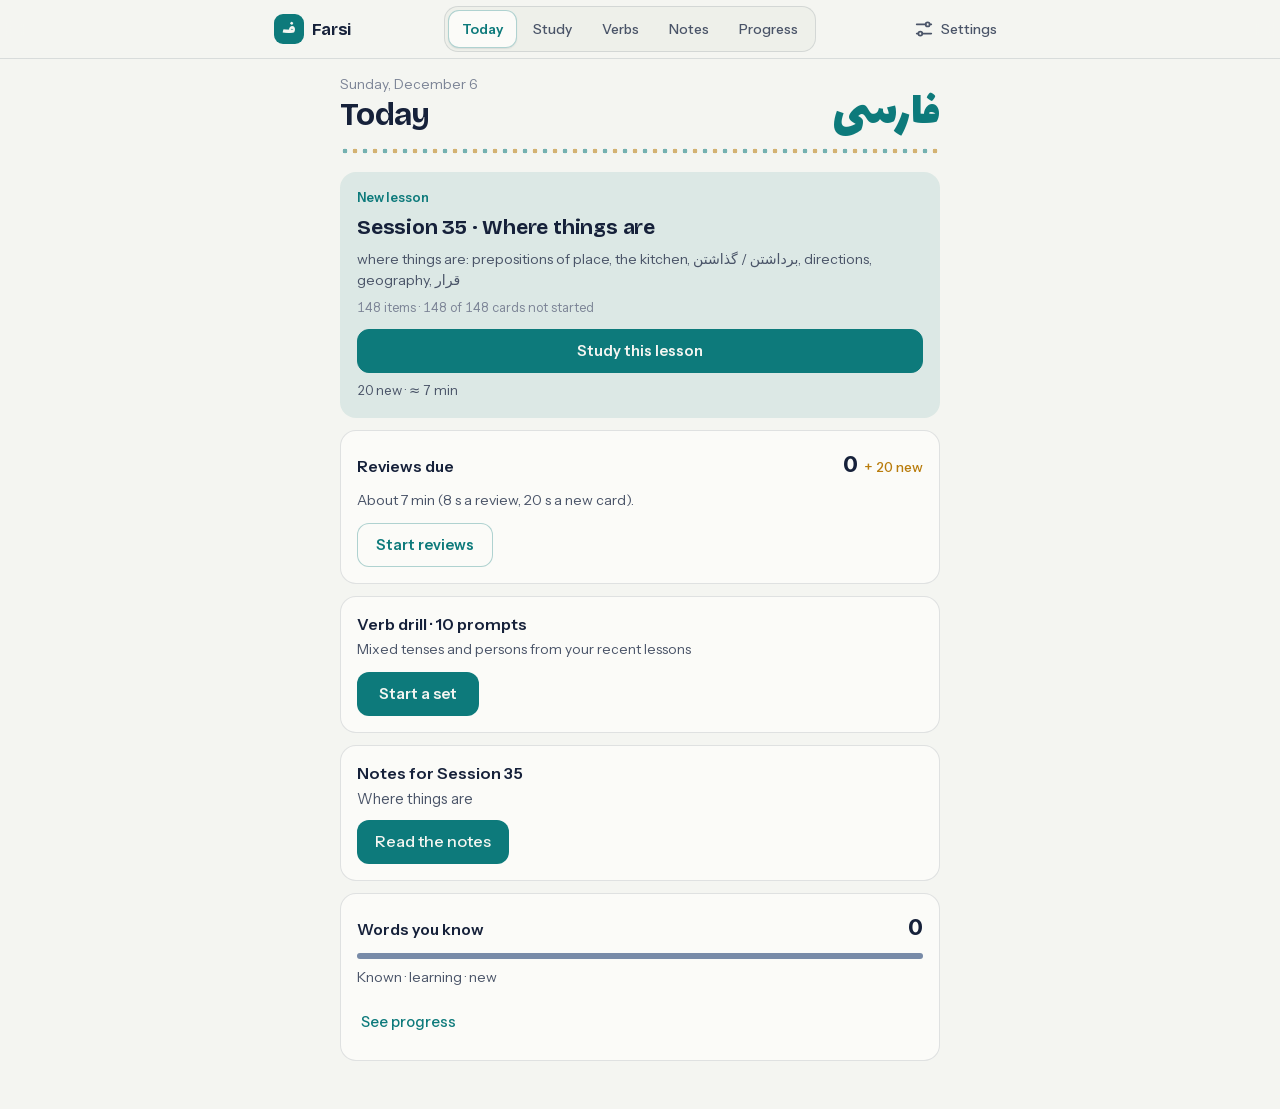
==== commit a06733ea: "Merge feat/shell: tilework theme, Today, settings sheet, honest progress Co-Authored-By: Claude Opus" ====
--- a/index.html
+++ b/index.html
@@ -11,10 +11,16 @@
 <meta name="theme-color" content="#0d1422" media="(prefers-color-scheme: dark)">
 <meta name="color-scheme" content="light dark">
 <title>Farsi flashcards</title>
-<link rel="preconnect" href="https://fonts.googleapis.com">
-<link rel="preconnect" href="https://fonts.gstatic.com" crossorigin>
-<link href="https://fonts.googleapis.com/css2?family=Bricolage+Grotesque:opsz,wght@12..96,500;12..96,700&family=Instrument+Sans:wght@400;500;600&family=Lalezar&family=Vazirmatn:wght@400;500;700&display=swap" rel="stylesheet">
+<link rel="manifest" href="manifest.webmanifest">
+<link rel="apple-touch-icon" href="icons/apple-touch-icon.png">
+<link rel="icon" href="icons/favicon-32.png" type="image/png" sizes="32x32">
+<link rel="icon" href="icons/favicon.ico" sizes="any">
+<link rel="stylesheet" href="css/fonts.css">
 <link rel="stylesheet" href="css/app.css">
+<link rel="stylesheet" href="css/pwa.css">
+<script src="js/pwa.js" defer></script>
+<link rel="stylesheet" href="css/notes.css">
+<link rel="stylesheet" href="css/drill.css">
 </head>
 <body>
 <script>
@@ -176,6 +182,9 @@
     </section>
 
     <!-- Backup and restore (js/ui/backup.js) -->
+    <!-- Verb trainer settings, built by js/ui/drill.js (replaces #vt-filters) -->
+    <section class="sheet-sec filters" id="drill-panel" data-view-panel="verbs" style="display:none"></section>
+
     <section class="sheet-sec" id="backup-settings">
       <div class="filter-group" id="backup-panel"></div>
     </section>
@@ -207,6 +216,7 @@
 <!-- Deck, storage -->
 <script src="js/cards.js"></script>
 <script src="js/store.js"></script>
+<script src="js/md.js"></script>
 <!-- UI -->
 <script src="js/audio.js"></script>
 <script src="js/ui/typed.js"></script>
@@ -214,6 +224,7 @@
 <script src="js/ui/drill.js"></script>
 <script src="js/ui/settings.js"></script>
 <script src="js/ui/backup.js"></script>
+<script src="js/ui/notes.js"></script>
 <script src="js/ui/sheet.js"></script>
 <script src="js/ui/today.js"></script>
 <script src="js/ui/progress.js"></script>
--- a/css/fonts.css
+++ b/css/fonts.css
@@ -0,0 +1,223 @@
+/* Self-hosted web fonts: woff2, latin + latin-ext + arabic subsets, from Google Fonts.
+   Files live in fonts/. The service worker precaches every url() in this file,
+   so keep this list to faces the app actually uses. */
+
+/* Bricolage Grotesque 500, latin-ext */
+@font-face {
+  font-family: 'Bricolage Grotesque';
+  font-style: normal;
+  font-weight: 500;
+  font-display: swap;
+  src: url(../fonts/bricolage-grotesque-latin-ext-5461dc.woff2) format('woff2');
+  unicode-range: U+0100-02BA, U+02BD-02C5, U+02C7-02CC, U+02CE-02D7, U+02DD-02FF, U+0304, U+0308, U+0329, U+1D00-1DBF, U+1E00-1E9F, U+1EF2-1EFF, U+2020, U+20A0-20AB, U+20AD-20C4, U+2113, U+2C60-2C7F, U+A720-A7FF;
+}
+
+/* Bricolage Grotesque 500, latin */
+@font-face {
+  font-family: 'Bricolage Grotesque';
+  font-style: normal;
+  font-weight: 500;
+  font-display: swap;
+  src: url(../fonts/bricolage-grotesque-latin-e77317.woff2) format('woff2');
+  unicode-range: U+0000-00FF, U+0131, U+0152-0153, U+02BB-02BC, U+02C6, U+02DA, U+02DC, U+0304, U+0308, U+0329, U+2000-206F, U+20AC, U+2122, U+2191, U+2193, U+2212, U+2215, U+FEFF, U+FFFD;
+}
+
+/* Bricolage Grotesque 700, latin-ext */
+@font-face {
+  font-family: 'Bricolage Grotesque';
+  font-style: normal;
+  font-weight: 700;
+  font-display: swap;
+  src: url(../fonts/bricolage-grotesque-latin-ext-5461dc.woff2) format('woff2');
+  unicode-range: U+0100-02BA, U+02BD-02C5, U+02C7-02CC, U+02CE-02D7, U+02DD-02FF, U+0304, U+0308, U+0329, U+1D00-1DBF, U+1E00-1E9F, U+1EF2-1EFF, U+2020, U+20A0-20AB, U+20AD-20C4, U+2113, U+2C60-2C7F, U+A720-A7FF;
+}
+
+/* Bricolage Grotesque 700, latin */
+@font-face {
+  font-family: 'Bricolage Grotesque';
+  font-style: normal;
+  font-weight: 700;
+  font-display: swap;
+  src: url(../fonts/bricolage-grotesque-latin-e77317.woff2) format('woff2');
+  unicode-range: U+0000-00FF, U+0131, U+0152-0153, U+02BB-02BC, U+02C6, U+02DA, U+02DC, U+0304, U+0308, U+0329, U+2000-206F, U+20AC, U+2122, U+2191, U+2193, U+2212, U+2215, U+FEFF, U+FFFD;
+}
+
+/* Instrument Sans 400, latin-ext */
+@font-face {
+  font-family: 'Instrument Sans';
+  font-style: normal;
+  font-weight: 400;
+  font-display: swap;
+  src: url(../fonts/instrument-sans-latin-ext-a53201.woff2) format('woff2');
+  unicode-range: U+0100-02BA, U+02BD-02C5, U+02C7-02CC, U+02CE-02D7, U+02DD-02FF, U+0304, U+0308, U+0329, U+1D00-1DBF, U+1E00-1E9F, U+1EF2-1EFF, U+2020, U+20A0-20AB, U+20AD-20C4, U+2113, U+2C60-2C7F, U+A720-A7FF;
+}
+
+/* Instrument Sans 400, latin */
+@font-face {
+  font-family: 'Instrument Sans';
+  font-style: normal;
+  font-weight: 400;
+  font-display: swap;
+  src: url(../fonts/instrument-sans-latin-11aa49.woff2) format('woff2');
+  unicode-range: U+0000-00FF, U+0131, U+0152-0153, U+02BB-02BC, U+02C6, U+02DA, U+02DC, U+0304, U+0308, U+0329, U+2000-206F, U+20AC, U+2122, U+2191, U+2193, U+2212, U+2215, U+FEFF, U+FFFD;
+}
+
+/* Instrument Sans 500, latin-ext */
+@font-face {
+  font-family: 'Instrument Sans';
+  font-style: normal;
+  font-weight: 500;
+  font-display: swap;
+  src: url(../fonts/instrument-sans-latin-ext-a53201.woff2) format('woff2');
+  unicode-range: U+0100-02BA, U+02BD-02C5, U+02C7-02CC, U+02CE-02D7, U+02DD-02FF, U+0304, U+0308, U+0329, U+1D00-1DBF, U+1E00-1E9F, U+1EF2-1EFF, U+2020, U+20A0-20AB, U+20AD-20C4, U+2113, U+2C60-2C7F, U+A720-A7FF;
+}
+
+/* Instrument Sans 500, latin */
+@font-face {
+  font-family: 'Instrument Sans';
+  font-style: normal;
+  font-weight: 500;
+  font-display: swap;
+  src: url(../fonts/instrument-sans-latin-11aa49.woff2) format('woff2');
+  unicode-range: U+0000-00FF, U+0131, U+0152-0153, U+02BB-02BC, U+02C6, U+02DA, U+02DC, U+0304, U+0308, U+0329, U+2000-206F, U+20AC, U+2122, U+2191, U+2193, U+2212, U+2215, U+FEFF, U+FFFD;
+}
+
+/* Instrument Sans 600, latin-ext */
+@font-face {
+  font-family: 'Instrument Sans';
+  font-style: normal;
+  font-weight: 600;
+  font-display: swap;
+  src: url(../fonts/instrument-sans-latin-ext-a53201.woff2) format('woff2');
+  unicode-range: U+0100-02BA, U+02BD-02C5, U+02C7-02CC, U+02CE-02D7, U+02DD-02FF, U+0304, U+0308, U+0329, U+1D00-1DBF, U+1E00-1E9F, U+1EF2-1EFF, U+2020, U+20A0-20AB, U+20AD-20C4, U+2113, U+2C60-2C7F, U+A720-A7FF;
+}
+
+/* Instrument Sans 600, latin */
+@font-face {
+  font-family: 'Instrument Sans';
+  font-style: normal;
+  font-weight: 600;
+  font-display: swap;
+  src: url(../fonts/instrument-sans-latin-11aa49.woff2) format('woff2');
+  unicode-range: U+0000-00FF, U+0131, U+0152-0153, U+02BB-02BC, U+02C6, U+02DA, U+02DC, U+0304, U+0308, U+0329, U+2000-206F, U+20AC, U+2122, U+2191, U+2193, U+2212, U+2215, U+FEFF, U+FFFD;
+}
+
+/* Lalezar 400, arabic */
+@font-face {
+  font-family: 'Lalezar';
+  font-style: normal;
+  font-weight: 400;
+  font-display: swap;
+  src: url(../fonts/lalezar-arabic-a76a72.woff2) format('woff2');
+  unicode-range: U+0600-06FF, U+0750-077F, U+0870-0891, U+0897-08E1, U+08E3-08FF, U+200C-200E, U+2010-2011, U+204F, U+2E41, U+FB50-FDFF, U+FE70-FE74, U+FE76-FEFC, U+102E0-102FB, U+10E60-10E7E, U+10EC2-10EC7, U+10EC9-10EEE, U+10EF0-10EFF, U+1EE00-1EE03, U+1EE05-1EE1F, U+1EE21-1EE22, U+1EE24, U+1EE27, U+1EE29-1EE32, U+1EE34-1EE37, U+1EE39, U+1EE3B, U+1EE42, U+1EE47, U+1EE49, U+1EE4B, U+1EE4D-1EE4F, U+1EE51-1EE52, U+1EE54, U+1EE57, U+1EE59, U+1EE5B, U+1EE5D, U+1EE5F, U+1EE61-1EE62, U+1EE64, U+1EE67-1EE6A, U+1EE6C-1EE72, U+1EE74-1EE77, U+1EE79-1EE7C, U+1EE7E, U+1EE80-1EE89, U+1EE8B-1EE9B, U+1EEA1-1EEA3, U+1EEA5-1EEA9, U+1EEAB-1EEBB, U+1EEF0-1EEF1;
+}
+
+/* Lalezar 400, latin-ext */
+@font-face {
+  font-family: 'Lalezar';
+  font-style: normal;
+  font-weight: 400;
+  font-display: swap;
+  src: url(../fonts/lalezar-latin-ext-72b815.woff2) format('woff2');
+  unicode-range: U+0100-02BA, U+02BD-02C5, U+02C7-02CC, U+02CE-02D7, U+02DD-02FF, U+0304, U+0308, U+0329, U+1D00-1DBF, U+1E00-1E9F, U+1EF2-1EFF, U+2020, U+20A0-20AB, U+20AD-20C4, U+2113, U+2C60-2C7F, U+A720-A7FF;
+}
+
+/* Lalezar 400, latin */
+@font-face {
+  font-family: 'Lalezar';
+  font-style: normal;
+  font-weight: 400;
+  font-display: swap;
+  src: url(../fonts/lalezar-latin-38f74b.woff2) format('woff2');
+  unicode-range: U+0000-00FF, U+0131, U+0152-0153, U+02BB-02BC, U+02C6, U+02DA, U+02DC, U+0304, U+0308, U+0329, U+2000-206F, U+20AC, U+2122, U+2191, U+2193, U+2212, U+2215, U+FEFF, U+FFFD;
+}
+
+/* Vazirmatn 400, arabic */
+@font-face {
+  font-family: 'Vazirmatn';
+  font-style: normal;
+  font-weight: 400;
+  font-display: swap;
+  src: url(../fonts/vazirmatn-arabic-de1704.woff2) format('woff2');
+  unicode-range: U+0600-06FF, U+0750-077F, U+0870-0891, U+0897-08E1, U+08E3-08FF, U+200C-200E, U+2010-2011, U+204F, U+2E41, U+FB50-FDFF, U+FE70-FE74, U+FE76-FEFC, U+102E0-102FB, U+10E60-10E7E, U+10EC2-10EC7, U+10EC9-10EEE, U+10EF0-10EFF, U+1EE00-1EE03, U+1EE05-1EE1F, U+1EE21-1EE22, U+1EE24, U+1EE27, U+1EE29-1EE32, U+1EE34-1EE37, U+1EE39, U+1EE3B, U+1EE42, U+1EE47, U+1EE49, U+1EE4B, U+1EE4D-1EE4F, U+1EE51-1EE52, U+1EE54, U+1EE57, U+1EE59, U+1EE5B, U+1EE5D, U+1EE5F, U+1EE61-1EE62, U+1EE64, U+1EE67-1EE6A, U+1EE6C-1EE72, U+1EE74-1EE77, U+1EE79-1EE7C, U+1EE7E, U+1EE80-1EE89, U+1EE8B-1EE9B, U+1EEA1-1EEA3, U+1EEA5-1EEA9, U+1EEAB-1EEBB, U+1EEF0-1EEF1;
+}
+
+/* Vazirmatn 400, latin-ext */
+@font-face {
+  font-family: 'Vazirmatn';
+  font-style: normal;
+  font-weight: 400;
+  font-display: swap;
+  src: url(../fonts/vazirmatn-latin-ext-a003a8.woff2) format('woff2');
+  unicode-range: U+0100-02BA, U+02BD-02C5, U+02C7-02CC, U+02CE-02D7, U+02DD-02FF, U+0304, U+0308, U+0329, U+1D00-1DBF, U+1E00-1E9F, U+1EF2-1EFF, U+2020, U+20A0-20AB, U+20AD-20C4, U+2113, U+2C60-2C7F, U+A720-A7FF;
+}
+
+/* Vazirmatn 400, latin */
+@font-face {
+  font-family: 'Vazirmatn';
+  font-style: normal;
+  font-weight: 400;
+  font-display: swap;
+  src: url(../fonts/vazirmatn-latin-c9597d.woff2) format('woff2');
+  unicode-range: U+0000-00FF, U+0131, U+0152-0153, U+02BB-02BC, U+02C6, U+02DA, U+02DC, U+0304, U+0308, U+0329, U+2000-206F, U+20AC, U+2122, U+2191, U+2193, U+2212, U+2215, U+FEFF, U+FFFD;
+}
+
+/* Vazirmatn 500, arabic */
+@font-face {
+  font-family: 'Vazirmatn';
+  font-style: normal;
+  font-weight: 500;
+  font-display: swap;
+  src: url(../fonts/vazirmatn-arabic-de1704.woff2) format('woff2');
+  unicode-range: U+0600-06FF, U+0750-077F, U+0870-0891, U+0897-08E1, U+08E3-08FF, U+200C-200E, U+2010-2011, U+204F, U+2E41, U+FB50-FDFF, U+FE70-FE74, U+FE76-FEFC, U+102E0-102FB, U+10E60-10E7E, U+10EC2-10EC7, U+10EC9-10EEE, U+10EF0-10EFF, U+1EE00-1EE03, U+1EE05-1EE1F, U+1EE21-1EE22, U+1EE24, U+1EE27, U+1EE29-1EE32, U+1EE34-1EE37, U+1EE39, U+1EE3B, U+1EE42, U+1EE47, U+1EE49, U+1EE4B, U+1EE4D-1EE4F, U+1EE51-1EE52, U+1EE54, U+1EE57, U+1EE59, U+1EE5B, U+1EE5D, U+1EE5F, U+1EE61-1EE62, U+1EE64, U+1EE67-1EE6A, U+1EE6C-1EE72, U+1EE74-1EE77, U+1EE79-1EE7C, U+1EE7E, U+1EE80-1EE89, U+1EE8B-1EE9B, U+1EEA1-1EEA3, U+1EEA5-1EEA9, U+1EEAB-1EEBB, U+1EEF0-1EEF1;
+}
+
+/* Vazirmatn 500, latin-ext */
+@font-face {
+  font-family: 'Vazirmatn';
+  font-style: normal;
+  font-weight: 500;
+  font-display: swap;
+  src: url(../fonts/vazirmatn-latin-ext-a003a8.woff2) format('woff2');
+  unicode-range: U+0100-02BA, U+02BD-02C5, U+02C7-02CC, U+02CE-02D7, U+02DD-02FF, U+0304, U+0308, U+0329, U+1D00-1DBF, U+1E00-1E9F, U+1EF2-1EFF, U+2020, U+20A0-20AB, U+20AD-20C4, U+2113, U+2C60-2C7F, U+A720-A7FF;
+}
+
+/* Vazirmatn 500, latin */
+@font-face {
+  font-family: 'Vazirmatn';
+  font-style: normal;
+  font-weight: 500;
+  font-display: swap;
+  src: url(../fonts/vazirmatn-latin-c9597d.woff2) format('woff2');
+  unicode-range: U+0000-00FF, U+0131, U+0152-0153, U+02BB-02BC, U+02C6, U+02DA, U+02DC, U+0304, U+0308, U+0329, U+2000-206F, U+20AC, U+2122, U+2191, U+2193, U+2212, U+2215, U+FEFF, U+FFFD;
+}
+
+/* Vazirmatn 700, arabic */
+@font-face {
+  font-family: 'Vazirmatn';
+  font-style: normal;
+  font-weight: 700;
+  font-display: swap;
+  src: url(../fonts/vazirmatn-arabic-de1704.woff2) format('woff2');
+  unicode-range: U+0600-06FF, U+0750-077F, U+0870-0891, U+0897-08E1, U+08E3-08FF, U+200C-200E, U+2010-2011, U+204F, U+2E41, U+FB50-FDFF, U+FE70-FE74, U+FE76-FEFC, U+102E0-102FB, U+10E60-10E7E, U+10EC2-10EC7, U+10EC9-10EEE, U+10EF0-10EFF, U+1EE00-1EE03, U+1EE05-1EE1F, U+1EE21-1EE22, U+1EE24, U+1EE27, U+1EE29-1EE32, U+1EE34-1EE37, U+1EE39, U+1EE3B, U+1EE42, U+1EE47, U+1EE49, U+1EE4B, U+1EE4D-1EE4F, U+1EE51-1EE52, U+1EE54, U+1EE57, U+1EE59, U+1EE5B, U+1EE5D, U+1EE5F, U+1EE61-1EE62, U+1EE64, U+1EE67-1EE6A, U+1EE6C-1EE72, U+1EE74-1EE77, U+1EE79-1EE7C, U+1EE7E, U+1EE80-1EE89, U+1EE8B-1EE9B, U+1EEA1-1EEA3, U+1EEA5-1EEA9, U+1EEAB-1EEBB, U+1EEF0-1EEF1;
+}
+
+/* Vazirmatn 700, latin-ext */
+@font-face {
+  font-family: 'Vazirmatn';
+  font-style: normal;
+  font-weight: 700;
+  font-display: swap;
+  src: url(../fonts/vazirmatn-latin-ext-a003a8.woff2) format('woff2');
+  unicode-range: U+0100-02BA, U+02BD-02C5, U+02C7-02CC, U+02CE-02D7, U+02DD-02FF, U+0304, U+0308, U+0329, U+1D00-1DBF, U+1E00-1E9F, U+1EF2-1EFF, U+2020, U+20A0-20AB, U+20AD-20C4, U+2113, U+2C60-2C7F, U+A720-A7FF;
+}
+
+/* Vazirmatn 700, latin */
+@font-face {
+  font-family: 'Vazirmatn';
+  font-style: normal;
+  font-weight: 700;
+  font-display: swap;
+  src: url(../fonts/vazirmatn-latin-c9597d.woff2) format('woff2');
+  unicode-range: U+0000-00FF, U+0131, U+0152-0153, U+02BB-02BC, U+02C6, U+02DA, U+02DC, U+0304, U+0308, U+0329, U+2000-206F, U+20AC, U+2122, U+2191, U+2193, U+2212, U+2215, U+FEFF, U+FFFD;
+}
--- a/css/pwa.css
+++ b/css/pwa.css
@@ -0,0 +1,47 @@
+/* pwa.css: the "Update ready · Reload" banner (js/pwa.js).
+   Tokens fall back from the new identity (--ink, --firuzeh, --paper) to the
+   pre-restyle names (--text, --accent) so it works either side of the restyle. */
+
+.pwa-update {
+  position: fixed;
+  z-index: 1000;
+  top: calc(env(safe-area-inset-top, 0px) + 8px);
+  left: 50%;
+  transform: translateX(-50%);
+  display: flex;
+  align-items: center;
+  gap: 4px;
+  max-width: calc(100vw - 32px);
+  padding: 0 4px 0 16px;
+  border-radius: 999px;
+  background: var(--surface, #fbfbf8);
+  color: var(--ink, var(--text, #16213a));
+  border: 1px solid var(--line, rgba(22, 33, 58, .12));
+  box-shadow: 0 6px 24px rgba(13, 20, 34, .16);
+  font: 500 15px/1.2 var(--font-sans, system-ui, sans-serif);
+}
+.pwa-update[hidden] { display: none; }
+.pwa-update-text { white-space: nowrap; }
+.pwa-update-text::after { content: " ·"; color: var(--ink-3, var(--text-dim, #7c8496)); }
+.pwa-update button {
+  min-height: 44px;
+  min-width: 44px;
+  border: 0;
+  background: none;
+  font: inherit;
+  cursor: pointer;
+  border-radius: 999px;
+}
+.pwa-update-btn {
+  padding: 0 10px;
+  color: var(--firuzeh, var(--accent, #0d7a7b));
+  font-weight: 600;
+}
+.pwa-update-close {
+  color: var(--ink-3, var(--text-dim, #7c8496));
+  font-size: 20px;
+}
+.pwa-update button:focus-visible {
+  outline: 2px solid var(--firuzeh, var(--accent, #0d7a7b));
+  outline-offset: -2px;
+}
--- a/css/notes.css
+++ b/css/notes.css
@@ -0,0 +1,310 @@
+/* ============================================================
+   Lesson notes (js/ui/notes.js, js/md.js).
+   Colours come from the app tokens; each has a fallback to the older
+   token names so this file works before and after the new palette.
+   ============================================================ */
+
+.notes {
+  --n-ink: var(--ink, var(--text));
+  --n-ink-2: var(--ink-2, var(--ink-muted));
+  --n-ink-3: var(--ink-3, var(--ink-light));
+  --n-paper: var(--paper, var(--bg));
+  --n-surface: var(--surface);
+  --n-line: var(--line);
+  --n-accent: var(--firuzeh, var(--accent));
+  --n-accent-soft: var(--firuzeh-soft, var(--accent-soft));
+  --n-mark: color-mix(in srgb, var(--saffron, var(--warn)) 26%, transparent);
+  --n-farsi: var(--font-farsi, "Vazirmatn", "SF Arabic", "Geeza Pro", Tahoma, sans-serif);
+  color: var(--n-ink);
+  font-size: 1rem;
+  line-height: 1.6;
+}
+
+/* The notes view is a reading page: drop the study chrome around it. */
+body[data-view="notes"] .stats-bar,
+body[data-view="notes"] .nav-row,
+body[data-view="notes"] .scope-bar,
+body[data-view="notes"] .score-row,
+body[data-view="notes"] .shortcuts,
+body[data-view="notes"] .filter-toggle,
+body[data-view="notes"] #backup-settings { display: none !important; }
+body[data-view="notes"] .card-area { max-width: 760px; perspective: none; }
+
+.visually-hidden {
+  position: absolute !important;
+  width: 1px; height: 1px;
+  overflow: hidden;
+  clip: rect(0 0 0 0);
+  white-space: nowrap;
+}
+
+/* ---------- Persian runs ---------- */
+.notes .fa,
+.notes-link .fa {
+  font-family: var(--n-farsi);
+  font-size: 1.25em;
+  line-height: 1.5;
+  unicode-bidi: isolate;
+  font-weight: inherit;
+}
+.notes .fa-line { unicode-bidi: isolate; }
+.notes [lang="fa"][dir="rtl"]:not(.fa) { font-family: var(--n-farsi); }
+.notes h1 .fa, .notes h2 .fa, .notes h3 .fa { font-size: 1.12em; }
+.notes code .fa, .notes pre .fa { font-size: 1.2em; }
+
+/* ---------- List ---------- */
+.notes-list-head { margin: 4px 0 14px; }
+.notes-h {
+  font-size: 1.35rem;
+  font-weight: 600;
+  letter-spacing: -0.02em;
+  margin-bottom: 12px;
+}
+.notes-search input {
+  width: 100%;
+  min-height: 46px;
+  padding: 10px 14px;
+  font: inherit;
+  font-size: 16px;            /* no iOS zoom on focus */
+  color: var(--n-ink);
+  background: var(--n-surface);
+  border: 1px solid var(--n-line);
+  border-radius: 12px;
+  outline: none;
+  -webkit-appearance: none;
+  appearance: none;
+}
+.notes-search input:focus { border-color: var(--n-accent); box-shadow: 0 0 0 3px var(--n-accent-soft); }
+
+.notes-lessons, .notes-hits { list-style: none; display: grid; gap: 10px; }
+.notes-lessons[hidden] { display: none; }
+.notes-lesson, .notes-hit {
+  display: flex;
+  flex-direction: column;
+  align-items: flex-start;
+  gap: 2px;
+  width: 100%;
+  min-height: 56px;
+  padding: 12px 16px;
+  text-align: left;
+  font: inherit;
+  color: var(--n-ink);
+  background: var(--n-surface);
+  border: 1px solid var(--n-line);
+  border-radius: 14px;
+  cursor: pointer;
+}
+.notes-lesson:hover, .notes-hit:hover { border-color: var(--n-accent); }
+.notes-lesson-label { font-weight: 600; }
+.notes-lesson-title { color: var(--n-ink); }
+.notes-lesson-summary, .notes-hit-where { color: var(--n-ink-2); font-size: 0.88rem; }
+.notes-lesson-summary .fa { font-size: 1.15em; }
+.notes-hit-text { line-height: 1.7; overflow-wrap: anywhere; }
+.notes-hit mark, .notes-mark {
+  background: var(--n-mark);
+  color: inherit;
+  border-radius: 4px;
+  padding: 0 2px;
+}
+.notes-count, .notes-status, .notes-foot { color: var(--n-ink-2); font-size: 0.9rem; margin: 10px 2px; }
+.notes-foot { margin-top: 18px; }
+.notes-notice {
+  margin: 12px 0;
+  padding: 10px 14px;
+  border-radius: 12px;
+  background: var(--n-accent-soft);
+  color: var(--n-ink);
+  font-size: 0.92rem;
+}
+.notes-retry, .notes-today-btn {
+  min-height: 44px;
+  padding: 10px 18px;
+  font: inherit;
+  font-weight: 500;
+  border: 0;
+  border-radius: 12px;
+  background: var(--n-accent, var(--firuzeh, var(--accent)));
+  color: var(--paper, var(--accent-contrast, #fff));
+  cursor: pointer;
+}
+
+/* ---------- Lesson page ---------- */
+.notes-bar {
+  position: sticky;
+  top: var(--notes-top, 0px);
+  z-index: 10;
+  display: flex;
+  align-items: center;
+  gap: 10px;
+  margin: 0 -20px 8px;
+  padding: 8px 20px;
+  background: color-mix(in srgb, var(--n-paper) 92%, transparent);
+  -webkit-backdrop-filter: saturate(180%) blur(14px);
+  backdrop-filter: saturate(180%) blur(14px);
+  border-bottom: 1px solid var(--n-line);
+}
+.notes-bar-title { display: flex; flex-direction: column; min-width: 0; flex: 1; line-height: 1.3; }
+.notes-bar-label { font-weight: 600; white-space: nowrap; overflow: hidden; text-overflow: ellipsis; }
+.notes-bar-sub { color: var(--n-ink-2); font-size: 0.85rem; white-space: nowrap; overflow: hidden; text-overflow: ellipsis; }
+.notes-back {
+  flex: none;
+  min-height: 44px;
+  padding: 8px 10px;
+  font: inherit;
+  font-size: 0.86rem;
+  white-space: nowrap;
+  color: var(--n-accent);
+  background: var(--n-accent-soft);
+  border: 0;
+  border-radius: 10px;
+  cursor: pointer;
+}
+
+.notes-toc {
+  margin: 8px 0 18px;
+  border: 1px solid var(--n-line);
+  border-radius: 14px;
+  background: var(--n-surface);
+}
+.notes-toc summary {
+  min-height: 44px;
+  display: flex;
+  align-items: center;
+  padding: 10px 16px;
+  font-weight: 600;
+  cursor: pointer;
+  list-style: none;
+}
+.notes-toc summary::-webkit-details-marker { display: none; }
+.notes-toc summary::after { content: "▾"; margin-left: auto; color: var(--n-ink-3); }
+.notes-toc[open] summary::after { content: "▴"; }
+.notes-toc ol { list-style: none; padding: 0 8px 10px; }
+.notes-toc-file { padding: 8px 8px 2px; color: var(--n-ink-3); font-size: 0.82rem; }
+.notes-toc-link {
+  display: block;
+  width: 100%;
+  min-height: 44px;
+  padding: 8px 8px;
+  text-align: left;
+  font: inherit;
+  font-size: 0.95rem;
+  color: var(--n-ink);
+  background: none;
+  border: 0;
+  border-radius: 10px;
+  cursor: pointer;
+}
+.notes-toc-link:hover { background: var(--n-accent-soft); color: var(--n-accent); }
+
+/* ---------- Rendered markdown ---------- */
+.md { overflow-wrap: break-word; }
+.md + .md { margin-top: 32px; padding-top: 24px; border-top: 2px solid var(--n-line); }
+.md h1, .md h2, .md h3, .md h4 { line-height: 1.35; letter-spacing: -0.015em; scroll-margin-top: calc(var(--notes-top, 0px) + 72px); }
+.md h1 { font-size: 1.45rem; font-weight: 650; margin: 8px 0 12px; }
+.md h2 { font-size: 1.2rem; font-weight: 620; margin: 28px 0 10px; color: var(--n-ink); }
+.md h3 { font-size: 1.04rem; font-weight: 600; margin: 20px 0 8px; color: var(--n-ink); }
+.md h4, .md h5, .md h6 { font-size: 0.98rem; font-weight: 600; margin: 16px 0 6px; }
+.md p, .md ul, .md ol, .md blockquote, .md pre, .md .md-table-wrap { margin: 0 0 12px; }
+.md p[dir="rtl"] { text-align: right; }
+.md ul, .md ol { padding-left: 1.4em; }
+.md li { margin: 3px 0; }
+.md li[dir="rtl"] { list-style-position: inside; text-align: right; }
+.md strong { font-weight: 650; }
+.md hr { border: 0; border-top: 1px solid var(--n-line); margin: 22px 0; }
+.md blockquote {
+  padding: 10px 14px;
+  border-left: 3px solid var(--n-accent);
+  background: var(--n-accent-soft);
+  border-radius: 0 12px 12px 0;
+}
+.md blockquote > :last-child { margin-bottom: 0; }
+.md blockquote h3 { margin-top: 4px; }
+.md code {
+  font-family: var(--font-mono, ui-monospace, monospace);
+  font-size: 0.86em;
+  padding: 1px 5px;
+  border-radius: 6px;
+  background: color-mix(in srgb, var(--n-ink) 7%, transparent);
+}
+.md pre {
+  padding: 12px 14px;
+  border-radius: 12px;
+  background: var(--n-surface);
+  border: 1px solid var(--n-line);
+  overflow-x: auto;
+  -webkit-overflow-scrolling: touch;
+  line-height: 1.9;
+}
+.md pre code { padding: 0; background: none; font-size: 0.86rem; white-space: pre; }
+
+/* Tables scroll inside their own box on a narrow screen. */
+.md-table-wrap {
+  overflow-x: auto;
+  -webkit-overflow-scrolling: touch;
+  overscroll-behavior-x: contain;
+  border: 1px solid var(--n-line);
+  border-radius: 12px;
+  background: var(--n-surface);
+}
+.md-table { border-collapse: collapse; width: max-content; min-width: 100%; font-size: 0.92rem; line-height: 1.45; }
+.md-table th, .md-table td {
+  padding: 8px 12px;
+  border-bottom: 1px solid var(--n-line);
+  vertical-align: middle;
+  text-align: left;
+}
+.md-table th {
+  font-weight: 600;
+  font-size: 0.82rem;
+  color: var(--n-ink-2);
+  background: color-mix(in srgb, var(--n-ink) 4%, transparent);
+  white-space: nowrap;
+}
+.md-table tr:last-child td { border-bottom: 0; }
+.md-table td { min-width: 4.5em; max-width: 15em; }
+.md-table th { max-width: 15em; }
+.md-table td.fa-cell { white-space: nowrap; }
+.md-table td.fa-cell .fa { font-size: 1.3em; }
+
+/* Highlight after a jump. */
+.notes-flash { animation: notes-flash 2.2s var(--ease, ease-out); border-radius: 8px; }
+@keyframes notes-flash {
+  0%, 35% { background: var(--n-mark); box-shadow: 0 0 0 4px var(--n-mark); }
+  100% { background: transparent; box-shadow: 0 0 0 4px transparent; }
+}
+tr.notes-flash td { animation: notes-flash-cell 2.2s var(--ease, ease-out); }
+@keyframes notes-flash-cell { 0%, 35% { background: var(--n-mark); } 100% { background: transparent; } }
+
+/* ---------- Card back link ---------- */
+.notes-link {
+  display: inline-flex;
+  align-items: center;
+  justify-content: center;
+  min-height: 44px;
+  margin-top: 14px;
+  padding: 8px 14px;
+  font: inherit;
+  font-size: 0.86rem;
+  color: var(--firuzeh, var(--accent));
+  background: transparent;
+  border: 1px solid var(--line);
+  border-radius: 999px;
+  cursor: pointer;
+}
+.notes-link:hover { background: var(--firuzeh-soft, var(--accent-soft)); }
+
+/* ---------- Today section ---------- */
+.notes-today-h { font-size: 1rem; font-weight: 600; margin-bottom: 4px; }
+.notes-today-sub { color: var(--ink-2, var(--ink-muted)); font-size: 0.9rem; margin-bottom: 10px; }
+.notes-today-sub .fa { font-family: var(--font-farsi); font-size: 1.15em; }
+
+@media (max-width: 720px) {
+  .notes-bar { margin: 0 -16px 8px; padding: 6px 16px; }
+  .notes-h { font-size: 1.2rem; }
+  .md-table { font-size: 0.88rem; }
+  .md-table th, .md-table td { padding: 7px 10px; }
+}
+
+@media (prefers-reduced-motion: reduce) {
+  .notes-flash, tr.notes-flash td { animation: none; background: var(--n-mark); }
+}
--- a/css/drill.css
+++ b/css/drill.css
@@ -0,0 +1,234 @@
+/* drill.css: the verb trainer (js/ui/drill.js): settings panel with the
+   searchable verb list, the end-of-set summary, and the Today section.
+   Colours come from app.css tokens; the new identity tokens (--firuzeh,
+   --ink-2, ...) are used when present, with the current ones as fallback. */
+
+#drill-panel {
+  --dr-accent: var(--firuzeh, var(--accent));
+  --dr-accent-soft: var(--firuzeh-soft, var(--accent-soft));
+  --dr-ink: var(--ink, var(--text));
+  --dr-ink-2: var(--ink-2, var(--ink-muted));
+  --dr-ink-3: var(--ink-3, var(--ink-light));
+}
+
+.drill-note {
+  margin: 8px 0 0;
+  font-size: 0.78rem;
+  line-height: 1.45;
+  color: var(--ink-3, var(--ink-light));
+}
+
+/* ---------- Searchable verb list ---------- */
+
+.vl-search {
+  display: block;
+  width: 100%;
+  box-sizing: border-box;
+  min-height: 44px;
+  margin: 10px 0 8px;
+  padding: 10px 12px;
+  font: inherit;
+  font-size: 16px;               /* no iOS zoom on focus */
+  color: var(--ink, var(--text));
+  background: var(--surface);
+  border: 1px solid var(--line-strong, var(--line));
+  border-radius: 10px;
+}
+.vl-search:focus {
+  outline: 2px solid var(--firuzeh, var(--accent));
+  outline-offset: 1px;
+}
+
+.verb-list,
+.verb-list ul {
+  list-style: none;
+  margin: 0;
+  padding: 0;
+}
+.verb-list {
+  max-height: 360px;
+  overflow-y: auto;
+  -webkit-overflow-scrolling: touch;
+  border: 1px solid var(--line);
+  border-radius: 12px;
+  background: var(--surface);
+}
+.vl-group + .vl-group { border-top: 1px solid var(--line); }
+.vl-head {
+  position: sticky;
+  top: 0;
+  z-index: 1;
+  padding: 8px 12px 6px;
+  font-size: 0.74rem;
+  font-weight: 600;
+  color: var(--ink-2, var(--ink-muted));
+  background: var(--surface-2, var(--surface));
+}
+.vl-row {
+  display: flex;
+  align-items: center;
+  gap: 10px;
+  width: 100%;
+  min-height: 44px;
+  padding: 6px 12px;
+  border: 0;
+  background: transparent;
+  color: var(--ink, var(--text));
+  font: inherit;
+  font-size: 0.86rem;
+  text-align: left;
+  cursor: pointer;
+}
+.vl-row:hover { background: var(--surface-2, transparent); }
+.vl-row:focus-visible { outline: 2px solid var(--firuzeh, var(--accent)); outline-offset: -2px; }
+.vl-check {
+  flex: none;
+  width: 18px;
+  height: 18px;
+  border: 1.5px solid var(--line-strong, var(--line));
+  border-radius: 5px;
+  box-sizing: border-box;
+}
+.vl-row[role="radio"] .vl-check { border-radius: 50%; }
+.vl-row.on .vl-check {
+  background: var(--firuzeh, var(--accent));
+  border-color: var(--firuzeh, var(--accent));
+  box-shadow: inset 0 0 0 3px var(--surface);
+}
+.vl-pin { flex: none; font-weight: 500; }
+.vl-fa {
+  flex: none;
+  font-family: var(--font-farsi);
+  font-size: 1rem;
+  color: var(--ink-2, var(--ink-muted));
+}
+.vl-en {
+  flex: 1 1 auto;
+  min-width: 0;
+  overflow: hidden;
+  white-space: nowrap;
+  text-overflow: ellipsis;
+  font-size: 0.78rem;
+  color: var(--ink-3, var(--ink-light));
+}
+.vl-new {
+  flex: none;
+  padding: 1px 7px;
+  border-radius: 99px;
+  font-size: 0.66rem;
+  color: var(--saffron, var(--warn));
+  background: var(--saffron-soft, var(--warn-soft));
+}
+.vl-empty { padding: 14px 12px; font-size: 0.84rem; color: var(--ink-3, var(--ink-light)); }
+
+/* ---------- End-of-set summary and confirmations ---------- */
+
+.drill-summary {
+  max-width: 520px;
+  margin: 0 auto;
+  padding: 28px 22px 24px;
+  background: var(--surface);
+  border: 1px solid var(--line);
+  border-radius: 16px;
+  box-shadow: var(--shadow-md, none);
+  text-align: center;
+}
+.drill-eyebrow {
+  margin: 0 0 6px;
+  font-size: 0.8rem;
+  font-weight: 500;
+  color: var(--ink-3, var(--ink-light));
+}
+.drill-score {
+  font-family: var(--font-display, var(--font-sans));
+  font-size: 2.6rem;
+  line-height: 1.1;
+  color: var(--ink-3, var(--ink-light));
+}
+.drill-score strong { color: var(--ink, var(--text)); font-weight: 700; }
+.drill-score-note {
+  margin: 6px 0 0;
+  font-size: 0.9rem;
+  color: var(--ink-2, var(--ink-muted));
+}
+.drill-sub {
+  margin: 22px 0 8px;
+  font-size: 0.95rem;
+  font-weight: 600;
+  color: var(--ink, var(--text));
+  text-align: left;
+}
+h2.drill-sub { margin-top: 0; text-align: center; font-size: 1.1rem; }
+.drill-missed {
+  list-style: none;
+  margin: 0;
+  padding: 0;
+  text-align: left;
+  border-top: 1px solid var(--line);
+}
+.drill-missed li {
+  padding: 10px 0;
+  border-bottom: 1px solid var(--line);
+}
+.drill-miss-form {
+  display: flex;
+  align-items: baseline;
+  justify-content: space-between;
+  gap: 12px;
+  flex-wrap: wrap;
+}
+.drill-miss-fa {
+  font-family: var(--font-farsi);
+  font-size: 1.35rem;
+  line-height: 1.6;
+  color: var(--ink, var(--text));
+}
+.drill-miss-pin { font-weight: 500; color: var(--firuzeh, var(--accent)); }
+.drill-miss-what { font-size: 0.78rem; color: var(--ink-3, var(--ink-light)); }
+
+.drill-summary-acts {
+  display: flex;
+  flex-wrap: wrap;
+  justify-content: center;
+  gap: 8px;
+  margin-top: 22px;
+}
+.drill-summary-acts .action-btn { min-height: 44px; }
+.drill-primary {
+  min-height: 44px;
+  padding: 10px 22px;
+  border: 0;
+  border-radius: 12px;
+  font: inherit;
+  font-size: 0.95rem;
+  font-weight: 600;
+  color: var(--paper, var(--accent-contrast, #fff));
+  background: var(--firuzeh, var(--accent));
+  cursor: pointer;
+}
+.drill-primary:hover { filter: brightness(1.06); }
+.drill-primary:focus-visible { outline: 2px solid var(--firuzeh, var(--accent)); outline-offset: 2px; }
+.drill-primary.danger { background: var(--again, var(--bad)); }
+
+.drill-browse-act { margin: 18px 0 0; text-align: center; }
+.drill-browse-act .action-btn { min-height: 44px; }
+
+/* ---------- Today section ---------- */
+
+.drill-today-title { margin: 0 0 4px; font-size: 1rem; font-weight: 600; color: var(--ink, var(--text)); }
+.drill-today-note { margin: 0 0 12px; font-size: 0.86rem; color: var(--ink-2, var(--ink-muted)); }
+
+/* Phone: the panel collapses with the other filter panels. */
+@media (max-width: 720px) {
+  body.filters-collapsed #drill-panel { display: none !important; }
+  .verb-list { max-height: 50vh; }
+  .vl-en { display: none; }
+  .drill-summary { padding: 22px 16px 18px; border-radius: 14px; }
+}
+
+@media (prefers-reduced-motion: reduce) {
+  .drill-primary { transition: none; }
+}
+
+/* Room between the person/tense chips and the typed answer box. */
+body[data-view="verbs"] .card-front .typed-input { margin-top: 14px; }
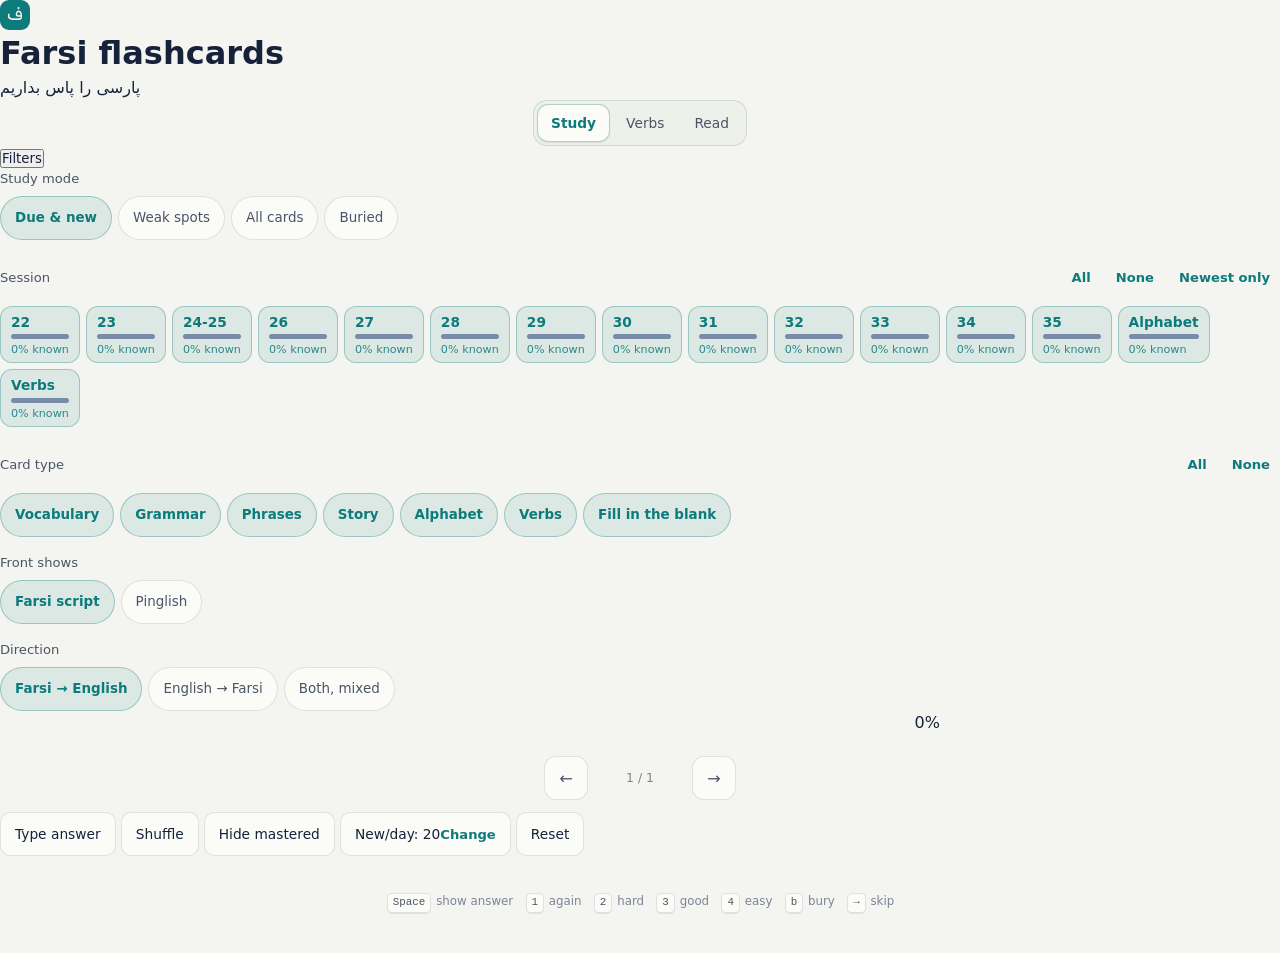
==== commit aa77f87b: "Add the Read view for practice stories Stories grouped by lesson, tap a word for its gloss from the " ====
--- a/index.html
+++ b/index.html
@@ -7,197 +7,153 @@
 <meta name="mobile-web-app-capable" content="yes">
 <meta name="apple-mobile-web-app-status-bar-style" content="default">
 <meta name="apple-mobile-web-app-title" content="Farsi">
-<meta name="theme-color" content="#f4f5f1" media="(prefers-color-scheme: light)">
-<meta name="theme-color" content="#0d1422" media="(prefers-color-scheme: dark)">
+<meta name="theme-color" content="#faf9f7" media="(prefers-color-scheme: light)">
+<meta name="theme-color" content="#0c0c0d" media="(prefers-color-scheme: dark)">
 <meta name="color-scheme" content="light dark">
 <title>Farsi flashcards</title>
-<link rel="manifest" href="manifest.webmanifest">
-<link rel="apple-touch-icon" href="icons/apple-touch-icon.png">
-<link rel="icon" href="icons/favicon-32.png" type="image/png" sizes="32x32">
-<link rel="icon" href="icons/favicon.ico" sizes="any">
-<link rel="stylesheet" href="css/fonts.css">
+<link rel="preconnect" href="https://fonts.googleapis.com">
+<link rel="preconnect" href="https://fonts.gstatic.com" crossorigin>
+<link href="https://fonts.googleapis.com/css2?family=Inter:wght@400;450;500;600&family=JetBrains+Mono:wght@400;500&family=Vazirmatn:wght@400;500;700&display=swap" rel="stylesheet">
 <link rel="stylesheet" href="css/app.css">
-<link rel="stylesheet" href="css/pwa.css">
-<script src="js/pwa.js" defer></script>
-<link rel="stylesheet" href="css/notes.css">
-<link rel="stylesheet" href="css/drill.css">
+<link rel="stylesheet" href="css/reader.css">
 </head>
 <body>
-<script>
-  // Apply the saved theme before first paint (the prefs live in the store).
-  try {
-    var t = ((JSON.parse(localStorage.getItem('farsi-v2')) || {}).prefs || {}).theme;
-    if (t === 'light' || t === 'dark') document.documentElement.dataset.theme = t;
-  } catch (e) { /* ignore */ }
-</script>
 
-<header class="topbar">
-  <div class="topbar-inner">
-    <button type="button" class="brand" data-action="set-view" data-arg="today" aria-label="Today">
-      <span class="mark" lang="fa" aria-hidden="true">ف</span>
-      <span class="brand-name">Farsi</span>
-    </button>
-    <!-- Tab buttons are built from the view registry (F.views) by app.js -->
-    <nav class="tabs" aria-label="Views"><div class="segmented" role="tablist" id="tabs"></div></nav>
-    <button type="button" class="icon-btn" id="sheet-btn" data-action="open-sheet" aria-label="Settings" aria-haspopup="dialog" aria-controls="sheet">
-      <svg viewBox="0 0 24 24" width="22" height="22" aria-hidden="true"><path fill="none" stroke="currentColor" stroke-width="1.8" stroke-linecap="round" d="M4 7h10M18 7h2M4 17h2M10 17h10"/><circle cx="16" cy="7" r="2.2" fill="none" stroke="currentColor" stroke-width="1.8"/><circle cx="8" cy="17" r="2.2" fill="none" stroke="currentColor" stroke-width="1.8"/></svg>
-      <span class="icon-btn-label">Settings</span>
-    </button>
+<header>
+  <div class="header-inner">
+    <div class="wordmark">
+      <span class="mark" aria-hidden="true">ف</span>
+      <h1>Farsi flashcards</h1>
+    </div>
+    <div class="subtitle">پارسی را پاس بداریم</div>
   </div>
 </header>
 
+<!-- Tab buttons are built from the view registry (F.views) by app.js -->
+<div class="tabs">
+  <div class="segmented" role="tablist" id="tabs"></div>
+</div>
+
+<p class="phone-hint" id="phone-hint" hidden>On iPhone: open this page in Safari, then Share → Add to Home Screen. The home-screen app keeps its own progress, separate from Safari; use Backup to move it.</p>
 <div class="backup-reminder" id="backup-reminder" hidden></div>
+<button type="button" class="filter-toggle" id="filter-toggle" data-action="toggle-filters">Filters</button>
 
-<main id="main">
-  <div class="stats-bar">
-    <div class="card-count" id="card-count"></div>
-    <!-- Written by the views; hidden: the meter below is the one progress bar -->
-    <div class="progress-row" hidden>
-      <div class="progress-track"><div class="progress-fill" id="progress-fill"></div></div>
-      <div class="progress-text" id="progress-text">0%</div>
+<!-- Study view settings (js/ui/settings.js) -->
+<div class="filters" id="fc-filters" data-view-panel="cards">
+  <div class="filter-group">
+    <label>Study mode</label>
+    <div class="pills" id="mode-pills"></div>
+  </div>
+  <div class="filter-group">
+    <div class="filter-head">
+      <label>Session</label>
+      <div class="filter-acts">
+        <button type="button" class="mini" data-action="sessions-all">All</button>
+        <button type="button" class="mini" data-action="sessions-none">None</button>
+        <button type="button" class="mini" data-action="sessions-newest">Newest only</button>
+      </div>
     </div>
+    <div class="pills" id="session-pills"></div>
   </div>
-  <div class="meter-row" id="meter-row"></div>
-  <div class="scope-bar" id="scope-bar"></div>
+  <div class="filter-group">
+    <div class="filter-head">
+      <label>Card type</label>
+      <div class="filter-acts">
+        <button type="button" class="mini" data-action="types-all">All</button>
+        <button type="button" class="mini" data-action="types-none">None</button>
+      </div>
+    </div>
+    <div class="pills" id="type-pills"></div>
+  </div>
+  <div class="filter-group">
+    <label>Front shows</label>
+    <div class="pills" id="front-pills"></div>
+  </div>
+  <div class="filter-group">
+    <label>Direction</label>
+    <div class="pills" id="dir-pills"></div>
+  </div>
+</div>
 
-  <div class="card-area" id="card-area"></div>
+<!-- Verb trainer settings (js/ui/settings.js) -->
+<div class="filters" id="vt-filters" data-view-panel="verbs" style="display:none">
+  <div class="filter-group">
+    <label>Mode</label>
+    <div class="pills" id="vt-mode-pills"></div>
+  </div>
+  <div class="filter-group" id="vt-tense-group">
+    <div class="filter-head">
+      <label>Tenses</label>
+      <div class="filter-acts">
+        <button type="button" class="mini" data-action="tenses-all">All</button>
+        <button type="button" class="mini" data-action="tenses-none">None</button>
+      </div>
+    </div>
+    <div class="pills" id="vt-tense-pills"></div>
+  </div>
+  <div class="filter-group" id="vt-person-group">
+    <div class="filter-head">
+      <label>Person</label>
+      <div class="filter-acts">
+        <button type="button" class="mini" data-action="persons-all">All</button>
+        <button type="button" class="mini" data-action="persons-none">None</button>
+      </div>
+    </div>
+    <div class="pills" id="vt-person-pills"></div>
+  </div>
+  <div class="filter-group">
+    <div class="filter-head">
+      <label>Verbs</label>
+      <div class="filter-acts">
+        <button type="button" class="mini" data-action="vtverbs-all">All</button>
+        <button type="button" class="mini" data-action="vtverbs-none">None</button>
+      </div>
+    </div>
+    <div class="pills" id="vt-verb-pills"></div>
+  </div>
+</div>
 
-  <div class="nav-row">
-    <button class="nav-btn" id="prev-btn" data-action="prev" aria-label="Previous">&#8592;</button>
-    <div class="nav-pos" id="nav-pos">1 / 1</div>
-    <button class="nav-btn" id="next-btn" data-action="next" aria-label="Next">&#8594;</button>
+<!-- Backup and restore (js/ui/backup.js); shown with the filters on every view -->
+<div class="filters" id="backup-settings">
+  <div class="filter-group" id="backup-panel"></div>
+</div>
+
+<div class="stats-bar">
+  <div class="card-count" id="card-count"></div>
+  <div class="progress-row">
+    <div class="progress-track"><div class="progress-fill" id="progress-fill"></div></div>
+    <div class="progress-text" id="progress-text">0%</div>
   </div>
+</div>
 
-  <div class="score-row" id="score-row"></div>
+<div class="scope-bar" id="scope-bar"></div>
 
-  <div class="shortcuts" id="shortcuts"></div>
-</main>
+<div class="card-area" id="card-area"></div>
 
-<!-- Settings sheet (js/ui/sheet.js): bottom sheet on phones, side panel on wide screens -->
-<div class="sheet-backdrop" id="sheet-backdrop" data-action="close-sheet" hidden></div>
-<aside class="sheet" id="sheet" role="dialog" aria-modal="true" aria-labelledby="sheet-title" hidden>
-  <div class="sheet-head">
-    <h2 id="sheet-title">Settings</h2>
-    <button type="button" class="icon-btn" data-action="close-sheet" aria-label="Close settings">
-      <svg viewBox="0 0 24 24" width="20" height="20" aria-hidden="true"><path d="M6 6l12 12M18 6L6 18" stroke="currentColor" stroke-width="1.8" stroke-linecap="round"/></svg>
-    </button>
-  </div>
-  <div class="sheet-body">
+<div class="nav-row">
+  <button class="nav-btn" id="prev-btn" data-action="prev" aria-label="Previous">&#8592;</button>
+  <div class="nav-pos" id="nav-pos">1 / 1</div>
+  <button class="nav-btn" id="next-btn" data-action="next" aria-label="Next">&#8594;</button>
+</div>
 
-    <!-- Study view settings (js/ui/settings.js) -->
-    <section class="sheet-sec filters" id="fc-filters" data-view-panel="cards">
-      <h3 class="sec-title">What to study</h3>
-      <div class="filter-group">
-        <label>Study mode</label>
-        <div class="pills" id="mode-pills"></div>
-      </div>
-      <div class="filter-group">
-        <div class="filter-head">
-          <label>Sessions</label>
-          <div class="quick" role="group" aria-label="Quick session choice">
-            <button type="button" class="quick-btn" id="sessions-newest-btn" data-action="sessions-newest">Newest only</button>
-            <button type="button" class="quick-btn" id="sessions-all-btn" data-action="sessions-all">All</button>
-            <button type="button" class="quick-btn" data-action="sessions-none">None</button>
-          </div>
-        </div>
-        <div class="pills session-pills" id="session-pills"></div>
-        <p class="sec-note">Bars show known &middot; learning &middot; new cards in each session.</p>
-      </div>
-      <div class="filter-group">
-        <div class="filter-head">
-          <label>Card types</label>
-          <div class="quick">
-            <button type="button" class="quick-btn" data-action="types-all">All</button>
-            <button type="button" class="quick-btn" data-action="types-none">None</button>
-          </div>
-        </div>
-        <div class="pills" id="type-pills"></div>
-      </div>
-      <div class="filter-group">
-        <label>Direction</label>
-        <div class="pills" id="dir-pills"></div>
-      </div>
-      <div class="filter-group">
-        <label>Front shows</label>
-        <div class="pills" id="front-pills"></div>
-      </div>
-    </section>
+<div class="bottom-actions">
+  <button class="action-btn" id="typed-btn" data-action="toggle-typed">Type answer</button>
+  <button class="action-btn" id="audio-btn" data-action="toggle-audio" hidden>Auto-play audio</button>
+  <button class="action-btn" id="shuffle-btn" data-action="toggle-shuffle">Shuffle</button>
+  <button class="action-btn" id="mastered-btn" data-action="toggle-hide-mastered">Hide mastered</button>
+  <button class="action-btn" id="newlimit-btn" title="New cards per day, counted separately for each direction" data-action="cycle-new-limit">New/day: 20</button>
+  <button class="action-btn" id="reset-btn" data-action="reset">Reset</button>
+</div>
 
-    <!-- Verb trainer settings (js/ui/settings.js) -->
-    <section class="sheet-sec filters" id="vt-filters" data-view-panel="verbs" style="display:none">
-      <h3 class="sec-title">Verb trainer</h3>
-      <div class="filter-group">
-        <label>Mode</label>
-        <div class="pills" id="vt-mode-pills"></div>
-      </div>
-      <div class="filter-group" id="vt-tense-group">
-        <div class="filter-head">
-          <label>Tenses</label>
-          <div class="quick">
-            <button type="button" class="quick-btn" data-action="tenses-all">All</button>
-            <button type="button" class="quick-btn" data-action="tenses-none">None</button>
-          </div>
-        </div>
-        <div class="pills" id="vt-tense-pills"></div>
-      </div>
-      <div class="filter-group" id="vt-person-group">
-        <div class="filter-head">
-          <label>Person</label>
-          <div class="quick">
-            <button type="button" class="quick-btn" data-action="persons-all">All</button>
-            <button type="button" class="quick-btn" data-action="persons-none">None</button>
-          </div>
-        </div>
-        <div class="pills" id="vt-person-pills"></div>
-      </div>
-      <div class="filter-group">
-        <div class="filter-head">
-          <label>Verbs</label>
-          <div class="quick">
-            <button type="button" class="quick-btn" data-action="vtverbs-all">All</button>
-            <button type="button" class="quick-btn" data-action="vtverbs-none">None</button>
-          </div>
-        </div>
-        <div class="pills" id="vt-verb-pills"></div>
-      </div>
-    </section>
+<div class="score-row" id="score-row"></div>
 
-    <section class="sheet-sec">
-      <h3 class="sec-title">Practice</h3>
-      <div class="bottom-actions option-list">
-        <button class="action-btn opt-row" id="newlimit-btn" title="New cards per day, counted separately for each direction" data-action="cycle-new-limit">New/day: 20</button>
-        <button class="action-btn opt-row toggle" id="typed-btn" data-action="toggle-typed">Type answer</button>
-        <button class="action-btn opt-row toggle" id="shuffle-btn" data-action="toggle-shuffle">Shuffle</button>
-        <button class="action-btn opt-row toggle" id="mastered-btn" data-action="toggle-hide-mastered">Hide mastered</button>
-        <button class="action-btn opt-row toggle" id="audio-btn" data-action="toggle-audio" hidden>Auto-play audio</button>
-      </div>
-    </section>
-
-    <section class="sheet-sec">
-      <h3 class="sec-title">Appearance</h3>
-      <div class="filter-group">
-        <label>Theme</label>
-        <div class="pills" id="theme-pills"></div>
-      </div>
-    </section>
-
-    <!-- Backup and restore (js/ui/backup.js) -->
-    <!-- Verb trainer settings, built by js/ui/drill.js (replaces #vt-filters) -->
-    <section class="sheet-sec filters" id="drill-panel" data-view-panel="verbs" style="display:none"></section>
-
-    <section class="sheet-sec" id="backup-settings">
-      <div class="filter-group" id="backup-panel"></div>
-    </section>
-
-    <!-- Two-step reset (js/ui/sheet.js) -->
-    <section class="sheet-sec" id="reset-sec"></section>
-  </div>
-</aside>
+<div class="shortcuts" id="shortcuts"></div>
 
 <!-- Core (order matters: core first, then pure modules) -->
 <script src="js/core.js"></script>
 <script src="js/fsrs.js"></script>
 <script src="js/verbs.js"></script>
+<script src="js/lemma.js"></script>
 <!-- Lessons: one file per session, in deck order. Add a new lesson here. -->
 <script src="lessons/s22.js"></script>
 <script src="lessons/s23.js"></script>
@@ -213,10 +169,10 @@
 <script src="lessons/s34.js"></script>
 <script src="lessons/s35.js"></script>
 <script src="lessons/alphabet.js"></script>
+<script src="lessons/stories.js"></script>
 <!-- Deck, storage -->
 <script src="js/cards.js"></script>
 <script src="js/store.js"></script>
-<script src="js/md.js"></script>
 <!-- UI -->
 <script src="js/audio.js"></script>
 <script src="js/ui/typed.js"></script>
@@ -224,10 +180,7 @@
 <script src="js/ui/drill.js"></script>
 <script src="js/ui/settings.js"></script>
 <script src="js/ui/backup.js"></script>
-<script src="js/ui/notes.js"></script>
-<script src="js/ui/sheet.js"></script>
-<script src="js/ui/today.js"></script>
-<script src="js/ui/progress.js"></script>
+<script src="js/ui/reader.js"></script>
 <!-- Boot: keep last -->
 <script src="js/app.js"></script>
 </body>
--- a/css/reader.css
+++ b/css/reader.css
@@ -0,0 +1,167 @@
+/* reader.css: the Read view (js/ui/reader.js). Uses the app's tokens; the
+   newer tile palette (--firuzeh, --saffron, --lapis, --paper, --ink-2/3) is
+   preferred when present, with the older tokens as fallbacks. */
+:root {
+  --rd-action: var(--firuzeh, var(--accent));
+  --rd-action-soft: var(--firuzeh-soft, var(--accent-soft));
+  --rd-new: var(--saffron, var(--warn));
+  --rd-learning: var(--lapis, var(--info));
+  --rd-ink: var(--ink, var(--text));
+  --rd-ink-2: var(--ink-2, var(--ink-muted));
+  --rd-ink-3: var(--ink-3, var(--ink-light));
+  --rd-surface: var(--surface);
+  --rd-line: var(--line);
+}
+
+/* The reader uses the whole column: no stats bar, nav arrows or score row. */
+body[data-view="read"] .stats-bar,
+body[data-view="read"] .nav-row,
+body[data-view="read"] .scope-bar,
+body[data-view="read"] .score-row { display: none !important; }
+body[data-view="read"] .card-area { perspective: none; }
+
+/* ---------- List ---------- */
+.rd-list { display: flex; flex-direction: column; gap: 22px; }
+.rd-intro h2 { font-size: 1.15rem; font-weight: 600; color: var(--rd-ink); margin: 0 0 6px; }
+.rd-intro p { margin: 0; color: var(--rd-ink-2); font-size: 0.88rem; line-height: 1.5; }
+.rd-intro .rd-intro-meta { margin-top: 6px; color: var(--rd-ink-3); font-size: 0.8rem; }
+
+.rd-group { display: flex; flex-direction: column; gap: 8px; }
+.rd-group-h {
+  display: flex; flex-wrap: wrap; align-items: baseline; gap: 4px 10px;
+  margin: 0 0 2px; font-size: 0.82rem; font-weight: 600; color: var(--rd-ink-2);
+}
+.rd-group-t { font-weight: 450; color: var(--rd-ink-3); }
+
+.rd-row {
+  display: flex; align-items: center; justify-content: space-between; gap: 12px;
+  width: 100%; min-height: 64px; padding: 12px 16px;
+  background: var(--rd-surface); color: var(--rd-ink);
+  border: 1px solid var(--rd-line); border-radius: var(--r-md, 12px);
+  box-shadow: var(--shadow-xs); text-align: left; cursor: pointer; font: inherit;
+  transition: border-color var(--dur, 140ms) var(--ease, ease);
+}
+.rd-row:hover { border-color: var(--line-strong); }
+.rd-row:focus-visible { outline: 2px solid var(--rd-action); outline-offset: 2px; }
+.rd-row-main { display: flex; flex-direction: column; gap: 2px; min-width: 0; }
+.rd-row-en { font-size: 0.95rem; font-weight: 500; }
+.rd-row-fa { font-family: var(--font-farsi); font-size: 1.1rem; color: var(--rd-ink-2); text-align: left; }
+.rd-row-meta { display: flex; flex-direction: column; align-items: flex-end; gap: 4px; flex-shrink: 0; }
+.rd-row-cov { font-size: 0.78rem; color: var(--rd-ink-3); white-space: nowrap; }
+.rd-row.is-read .rd-row-en { color: var(--rd-ink-2); }
+
+.rd-badge {
+  display: inline-block; padding: 2px 8px; border-radius: 999px;
+  font-size: 0.72rem; font-weight: 500; line-height: 1.5; white-space: nowrap;
+}
+.rd-badge-ahead { background: var(--saffron-soft, var(--warn-soft)); color: var(--rd-new); }
+.rd-badge-read { background: var(--good-soft, var(--ok-soft)); color: var(--good, var(--ok)); }
+
+/* ---------- Story ---------- */
+.rd-story { display: flex; flex-direction: column; gap: 14px; }
+.rd-back {
+  align-self: flex-start; min-height: 44px; padding: 0 14px 0 4px;
+  background: none; border: 0; color: var(--rd-action); font: inherit; font-size: 0.9rem; cursor: pointer;
+}
+.rd-head { display: flex; flex-direction: column; gap: 4px; }
+.rd-gen {
+  align-self: flex-start; margin: 0 0 4px; padding: 3px 10px; border-radius: 999px;
+  background: var(--rd-action-soft); color: var(--rd-action); font-size: 0.76rem; font-weight: 500;
+}
+.rd-title-fa { margin: 0; font-family: var(--font-farsi); font-size: 1.9rem; font-weight: 700; line-height: 1.5; color: var(--rd-ink); text-align: right; }
+.rd-title-en { margin: 0; font-size: 1rem; font-weight: 500; color: var(--rd-ink); }
+.rd-meta { margin: 0; font-size: 0.8rem; color: var(--rd-ink-3); }
+
+.rd-cov { margin-top: 10px; padding: 12px 14px; border-radius: var(--r-md, 12px); background: var(--surface-2); }
+.rd-cov p { margin: 0; font-size: 0.86rem; color: var(--rd-ink-2); line-height: 1.5; }
+.rd-cov strong { color: var(--rd-ink); font-weight: 600; }
+.rd-cov .rd-cov-note { margin-top: 4px; font-size: 0.76rem; color: var(--rd-ink-3); }
+.rd-cov-bar { display: flex; height: 6px; margin-bottom: 8px; border-radius: 999px; overflow: hidden; background: var(--surface-3); }
+.rd-cov-k { background: var(--rd-action); }
+.rd-cov-l { background: var(--rd-learning); opacity: 0.7; }
+.rd-key { color: var(--rd-ink-2); }
+
+.rd-tools { display: flex; flex-wrap: wrap; gap: 8px; margin-top: 10px; }
+.rd-toggle {
+  min-height: 44px; padding: 0 16px; border-radius: 999px;
+  background: var(--rd-surface); border: 1px solid var(--rd-line); color: var(--rd-ink-2);
+  font: inherit; font-size: 0.84rem; cursor: pointer;
+}
+.rd-toggle.active { background: var(--rd-action-soft); border-color: transparent; color: var(--rd-action); }
+
+.rd-lines { display: flex; flex-direction: column; gap: 6px; }
+.rd-line {
+  padding: 10px 14px; border-radius: var(--r-md, 12px);
+  background: var(--rd-surface); border: 1px solid var(--rd-line);
+  cursor: pointer; -webkit-touch-callout: none; -webkit-user-select: none; user-select: none;
+  -webkit-tap-highlight-color: transparent;
+}
+.rd-fa {
+  margin: 0; font-family: var(--font-farsi); font-size: 1.55rem; line-height: 1.95;
+  color: var(--rd-ink); text-align: right;
+}
+.rd-pin, .rd-en { display: none; margin: 4px 0 0; line-height: 1.45; }
+.rd-pin { font-size: 0.86rem; color: var(--rd-ink-3); font-style: italic; }
+.rd-en { font-size: 0.92rem; color: var(--rd-ink-2); }
+.rd-line.show-pin .rd-pin, .rd-line.show-en .rd-en { display: block; }
+.rd-line.show-en { border-color: var(--line-strong); }
+
+/* Words: tappable; status shown by underline only, so the text stays calm. */
+.rd-w { border-radius: 4px; cursor: pointer; text-underline-offset: 0.42em; text-decoration-thickness: 1.5px; }
+.rd-w:hover { background: var(--surface-2); }
+.rd-w.rd-new, .rd-w.rd-unseen, .rd-key.rd-new { text-decoration: underline dotted var(--rd-new); }
+.rd-w.rd-glossed, .rd-key.rd-glossed { text-decoration: underline solid var(--rd-action); }
+.rd-w.is-sel { background: var(--rd-action-soft); color: var(--rd-action); }
+
+.rd-gloss {
+  margin: 8px 0 4px; padding: 10px 12px; border-radius: var(--r-sm, 8px);
+  background: var(--surface-2); border: 1px solid var(--rd-line);
+  cursor: default; -webkit-user-select: text; user-select: text;
+}
+.rd-g-head { display: flex; align-items: center; gap: 10px; }
+.rd-g-word { font-family: var(--font-farsi); font-size: 1.3rem; font-weight: 600; color: var(--rd-ink); }
+.rd-g-status { padding: 1px 8px; border-radius: 999px; font-size: 0.72rem; font-weight: 500; background: var(--surface-3); color: var(--rd-ink-2); }
+.rd-s-known { background: var(--good-soft, var(--ok-soft)); color: var(--good, var(--ok)); }
+.rd-s-learning { background: var(--lapis-soft, var(--info-soft)); color: var(--rd-learning); }
+.rd-s-new, .rd-s-unseen, .rd-s-glossed { background: var(--saffron-soft, var(--warn-soft)); color: var(--rd-new); }
+.rd-g-close {
+  margin-left: auto; width: 44px; height: 44px; margin-right: -10px; margin-top: -8px; margin-bottom: -8px;
+  background: none; border: 0; color: var(--rd-ink-3); font-size: 1.3rem; cursor: pointer;
+}
+.rd-g-entry { display: flex; flex-wrap: wrap; align-items: baseline; gap: 2px 10px; margin-top: 6px; }
+.rd-g-fa { font-family: var(--font-farsi); font-size: 1.15rem; color: var(--rd-ink); }
+.rd-g-pin { font-size: 0.84rem; color: var(--rd-ink-3); font-style: italic; }
+.rd-g-en { font-size: 0.9rem; color: var(--rd-ink); }
+.rd-g-src { font-size: 0.72rem; color: var(--rd-ink-3); }
+.rd-g-form { margin: 6px 0 0; font-size: 0.84rem; color: var(--rd-ink-2); line-height: 1.5; }
+.rd-g-form [lang="fa"] { font-family: var(--font-farsi); font-size: 1.05rem; color: var(--rd-ink); }
+
+.rd-hint { margin: 0; font-size: 0.78rem; color: var(--rd-ink-3); text-align: center; }
+.rd-foot { display: flex; flex-direction: column; gap: 8px; margin-top: 6px; }
+.rd-mark, .rd-next {
+  min-height: 48px; padding: 0 18px; border-radius: var(--r-md, 12px);
+  font: inherit; font-size: 0.95rem; font-weight: 500; cursor: pointer;
+}
+.rd-mark { background: var(--rd-action); color: var(--paper, var(--accent-contrast)); border: 0; }
+.rd-mark.is-read { background: var(--rd-surface); color: var(--rd-ink-2); border: 1px solid var(--rd-line); }
+.rd-next { background: var(--rd-action-soft); color: var(--rd-action); border: 0; }
+
+/* ---------- Today section ---------- */
+.rd-today {
+  display: flex; flex-direction: column; align-items: flex-start; gap: 2px; width: 100%;
+  min-height: 56px; padding: 12px 16px; border-radius: var(--r-md, 12px);
+  background: var(--rd-surface); border: 1px solid var(--rd-line); color: var(--rd-ink);
+  font: inherit; text-align: left; cursor: pointer;
+}
+.rd-today-label { font-weight: 500; }
+.rd-today-fa { font-family: var(--font-farsi); font-size: 1.1rem; color: var(--rd-ink-2); }
+.rd-today-sub { font-size: 0.78rem; color: var(--rd-ink-3); }
+
+@media (max-width: 720px) {
+  .rd-fa { font-size: 1.4rem; line-height: 1.9; }
+  .rd-title-fa { font-size: 1.65rem; }
+  .rd-line { padding: 8px 12px; }
+}
+@media (prefers-reduced-motion: reduce) {
+  .rd-row { transition: none; }
+}
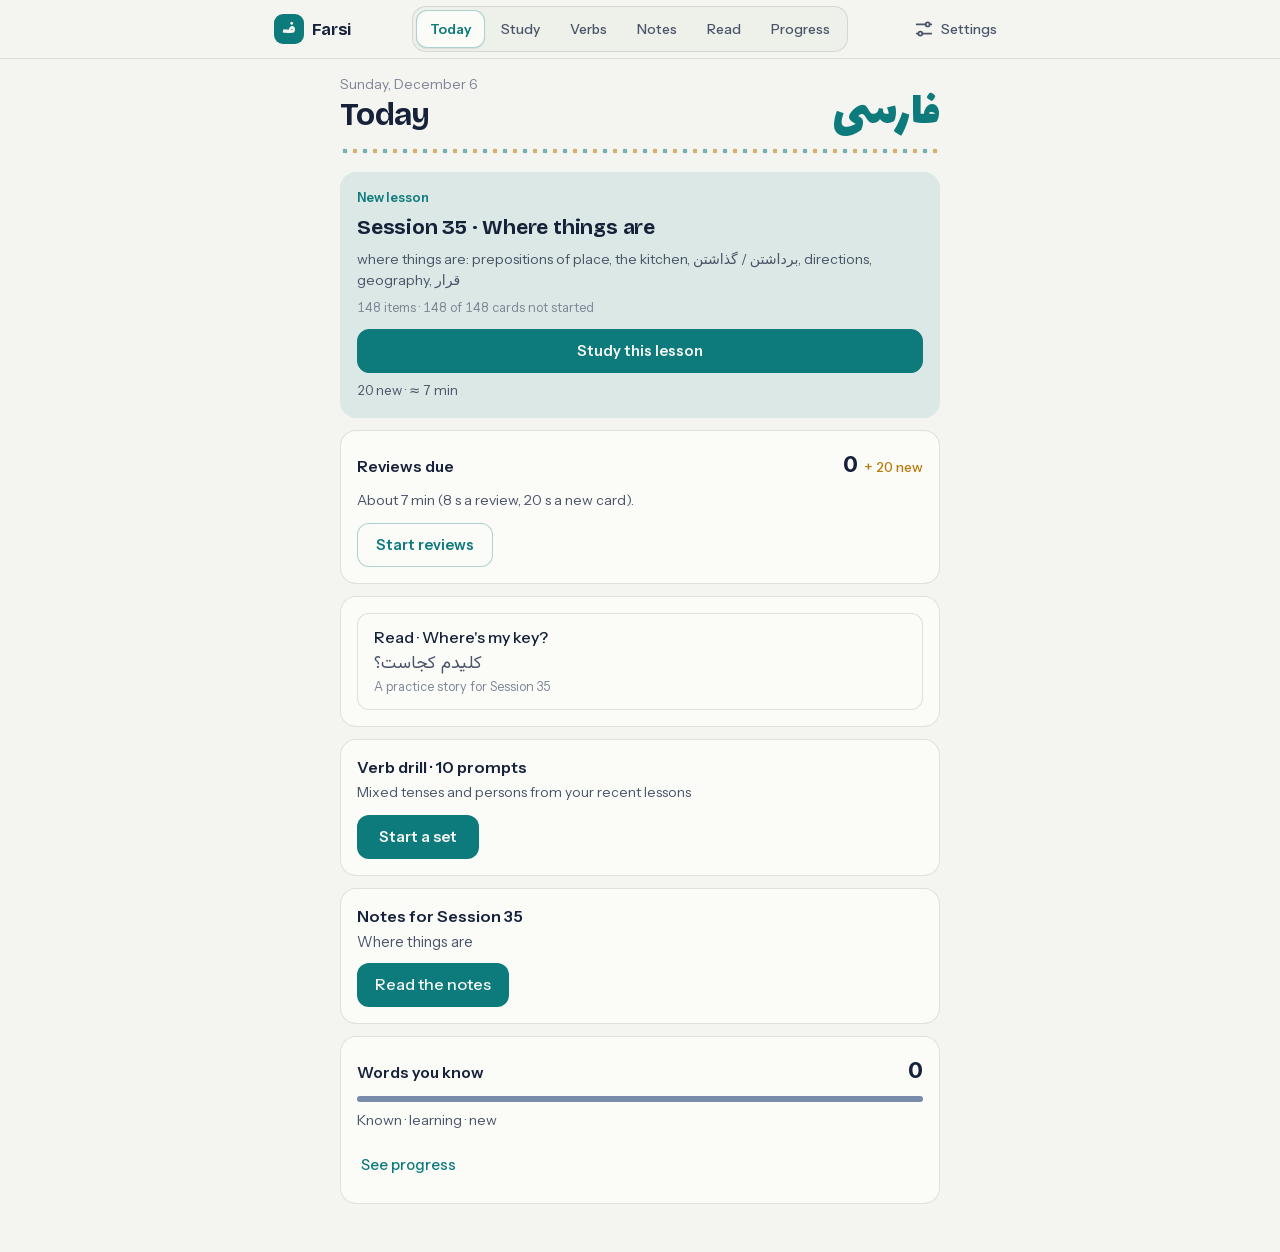
==== commit e4b91205: "Merge feat/stories: practice stories, reader, example sentences Co-Authored-By: Claude Opus 5.5 <nor" ====
--- a/index.html
+++ b/index.html
@@ -7,147 +7,193 @@
 <meta name="mobile-web-app-capable" content="yes">
 <meta name="apple-mobile-web-app-status-bar-style" content="default">
 <meta name="apple-mobile-web-app-title" content="Farsi">
-<meta name="theme-color" content="#faf9f7" media="(prefers-color-scheme: light)">
-<meta name="theme-color" content="#0c0c0d" media="(prefers-color-scheme: dark)">
+<meta name="theme-color" content="#f4f5f1" media="(prefers-color-scheme: light)">
+<meta name="theme-color" content="#0d1422" media="(prefers-color-scheme: dark)">
 <meta name="color-scheme" content="light dark">
 <title>Farsi flashcards</title>
-<link rel="preconnect" href="https://fonts.googleapis.com">
-<link rel="preconnect" href="https://fonts.gstatic.com" crossorigin>
-<link href="https://fonts.googleapis.com/css2?family=Inter:wght@400;450;500;600&family=JetBrains+Mono:wght@400;500&family=Vazirmatn:wght@400;500;700&display=swap" rel="stylesheet">
+<link rel="manifest" href="manifest.webmanifest">
+<link rel="apple-touch-icon" href="icons/apple-touch-icon.png">
+<link rel="icon" href="icons/favicon-32.png" type="image/png" sizes="32x32">
+<link rel="icon" href="icons/favicon.ico" sizes="any">
+<link rel="stylesheet" href="css/fonts.css">
 <link rel="stylesheet" href="css/app.css">
+<link rel="stylesheet" href="css/pwa.css">
+<script src="js/pwa.js" defer></script>
+<link rel="stylesheet" href="css/notes.css">
+<link rel="stylesheet" href="css/drill.css">
 <link rel="stylesheet" href="css/reader.css">
 </head>
 <body>
-
-<header>
-  <div class="header-inner">
-    <div class="wordmark">
-      <span class="mark" aria-hidden="true">ف</span>
-      <h1>Farsi flashcards</h1>
+<script>
+  // Apply the saved theme before first paint (the prefs live in the store).
+  try {
+    var t = ((JSON.parse(localStorage.getItem('farsi-v2')) || {}).prefs || {}).theme;
+    if (t === 'light' || t === 'dark') document.documentElement.dataset.theme = t;
+  } catch (e) { /* ignore */ }
+</script>
+
+<header class="topbar">
+  <div class="topbar-inner">
+    <button type="button" class="brand" data-action="set-view" data-arg="today" aria-label="Today">
+      <span class="mark" lang="fa" aria-hidden="true">ف</span>
+      <span class="brand-name">Farsi</span>
+    </button>
+    <!-- Tab buttons are built from the view registry (F.views) by app.js -->
+    <nav class="tabs" aria-label="Views"><div class="segmented" role="tablist" id="tabs"></div></nav>
+    <button type="button" class="icon-btn" id="sheet-btn" data-action="open-sheet" aria-label="Settings" aria-haspopup="dialog" aria-controls="sheet">
+      <svg viewBox="0 0 24 24" width="22" height="22" aria-hidden="true"><path fill="none" stroke="currentColor" stroke-width="1.8" stroke-linecap="round" d="M4 7h10M18 7h2M4 17h2M10 17h10"/><circle cx="16" cy="7" r="2.2" fill="none" stroke="currentColor" stroke-width="1.8"/><circle cx="8" cy="17" r="2.2" fill="none" stroke="currentColor" stroke-width="1.8"/></svg>
+      <span class="icon-btn-label">Settings</span>
+    </button>
+  </div>
+</header>
+
+<div class="backup-reminder" id="backup-reminder" hidden></div>
+
+<main id="main">
+  <div class="stats-bar">
+    <div class="card-count" id="card-count"></div>
+    <!-- Written by the views; hidden: the meter below is the one progress bar -->
+    <div class="progress-row" hidden>
+      <div class="progress-track"><div class="progress-fill" id="progress-fill"></div></div>
+      <div class="progress-text" id="progress-text">0%</div>
     </div>
-    <div class="subtitle">پارسی را پاس بداریم</div>
-  </div>
-</header>
-
-<!-- Tab buttons are built from the view registry (F.views) by app.js -->
-<div class="tabs">
-  <div class="segmented" role="tablist" id="tabs"></div>
-</div>
-
-<p class="phone-hint" id="phone-hint" hidden>On iPhone: open this page in Safari, then Share → Add to Home Screen. The home-screen app keeps its own progress, separate from Safari; use Backup to move it.</p>
-<div class="backup-reminder" id="backup-reminder" hidden></div>
-<button type="button" class="filter-toggle" id="filter-toggle" data-action="toggle-filters">Filters</button>
-
-<!-- Study view settings (js/ui/settings.js) -->
-<div class="filters" id="fc-filters" data-view-panel="cards">
-  <div class="filter-group">
-    <label>Study mode</label>
-    <div class="pills" id="mode-pills"></div>
-  </div>
-  <div class="filter-group">
-    <div class="filter-head">
-      <label>Session</label>
-      <div class="filter-acts">
-        <button type="button" class="mini" data-action="sessions-all">All</button>
-        <button type="button" class="mini" data-action="sessions-none">None</button>
-        <button type="button" class="mini" data-action="sessions-newest">Newest only</button>
-      </div>
-    </div>
-    <div class="pills" id="session-pills"></div>
-  </div>
-  <div class="filter-group">
-    <div class="filter-head">
-      <label>Card type</label>
-      <div class="filter-acts">
-        <button type="button" class="mini" data-action="types-all">All</button>
-        <button type="button" class="mini" data-action="types-none">None</button>
-      </div>
-    </div>
-    <div class="pills" id="type-pills"></div>
-  </div>
-  <div class="filter-group">
-    <label>Front shows</label>
-    <div class="pills" id="front-pills"></div>
-  </div>
-  <div class="filter-group">
-    <label>Direction</label>
-    <div class="pills" id="dir-pills"></div>
-  </div>
-</div>
-
-<!-- Verb trainer settings (js/ui/settings.js) -->
-<div class="filters" id="vt-filters" data-view-panel="verbs" style="display:none">
-  <div class="filter-group">
-    <label>Mode</label>
-    <div class="pills" id="vt-mode-pills"></div>
-  </div>
-  <div class="filter-group" id="vt-tense-group">
-    <div class="filter-head">
-      <label>Tenses</label>
-      <div class="filter-acts">
-        <button type="button" class="mini" data-action="tenses-all">All</button>
-        <button type="button" class="mini" data-action="tenses-none">None</button>
-      </div>
-    </div>
-    <div class="pills" id="vt-tense-pills"></div>
-  </div>
-  <div class="filter-group" id="vt-person-group">
-    <div class="filter-head">
-      <label>Person</label>
-      <div class="filter-acts">
-        <button type="button" class="mini" data-action="persons-all">All</button>
-        <button type="button" class="mini" data-action="persons-none">None</button>
-      </div>
-    </div>
-    <div class="pills" id="vt-person-pills"></div>
-  </div>
-  <div class="filter-group">
-    <div class="filter-head">
-      <label>Verbs</label>
-      <div class="filter-acts">
-        <button type="button" class="mini" data-action="vtverbs-all">All</button>
-        <button type="button" class="mini" data-action="vtverbs-none">None</button>
-      </div>
-    </div>
-    <div class="pills" id="vt-verb-pills"></div>
-  </div>
-</div>
-
-<!-- Backup and restore (js/ui/backup.js); shown with the filters on every view -->
-<div class="filters" id="backup-settings">
-  <div class="filter-group" id="backup-panel"></div>
-</div>
-
-<div class="stats-bar">
-  <div class="card-count" id="card-count"></div>
-  <div class="progress-row">
-    <div class="progress-track"><div class="progress-fill" id="progress-fill"></div></div>
-    <div class="progress-text" id="progress-text">0%</div>
-  </div>
-</div>
-
-<div class="scope-bar" id="scope-bar"></div>
-
-<div class="card-area" id="card-area"></div>
-
-<div class="nav-row">
-  <button class="nav-btn" id="prev-btn" data-action="prev" aria-label="Previous">&#8592;</button>
-  <div class="nav-pos" id="nav-pos">1 / 1</div>
-  <button class="nav-btn" id="next-btn" data-action="next" aria-label="Next">&#8594;</button>
-</div>
-
-<div class="bottom-actions">
-  <button class="action-btn" id="typed-btn" data-action="toggle-typed">Type answer</button>
-  <button class="action-btn" id="audio-btn" data-action="toggle-audio" hidden>Auto-play audio</button>
-  <button class="action-btn" id="shuffle-btn" data-action="toggle-shuffle">Shuffle</button>
-  <button class="action-btn" id="mastered-btn" data-action="toggle-hide-mastered">Hide mastered</button>
-  <button class="action-btn" id="newlimit-btn" title="New cards per day, counted separately for each direction" data-action="cycle-new-limit">New/day: 20</button>
-  <button class="action-btn" id="reset-btn" data-action="reset">Reset</button>
-</div>
-
-<div class="score-row" id="score-row"></div>
-
-<div class="shortcuts" id="shortcuts"></div>
+  </div>
+  <div class="meter-row" id="meter-row"></div>
+  <div class="scope-bar" id="scope-bar"></div>
+
+  <div class="card-area" id="card-area"></div>
+
+  <div class="nav-row">
+    <button class="nav-btn" id="prev-btn" data-action="prev" aria-label="Previous">&#8592;</button>
+    <div class="nav-pos" id="nav-pos">1 / 1</div>
+    <button class="nav-btn" id="next-btn" data-action="next" aria-label="Next">&#8594;</button>
+  </div>
+
+  <div class="score-row" id="score-row"></div>
+
+  <div class="shortcuts" id="shortcuts"></div>
+</main>
+
+<!-- Settings sheet (js/ui/sheet.js): bottom sheet on phones, side panel on wide screens -->
+<div class="sheet-backdrop" id="sheet-backdrop" data-action="close-sheet" hidden></div>
+<aside class="sheet" id="sheet" role="dialog" aria-modal="true" aria-labelledby="sheet-title" hidden>
+  <div class="sheet-head">
+    <h2 id="sheet-title">Settings</h2>
+    <button type="button" class="icon-btn" data-action="close-sheet" aria-label="Close settings">
+      <svg viewBox="0 0 24 24" width="20" height="20" aria-hidden="true"><path d="M6 6l12 12M18 6L6 18" stroke="currentColor" stroke-width="1.8" stroke-linecap="round"/></svg>
+    </button>
+  </div>
+  <div class="sheet-body">
+
+    <!-- Study view settings (js/ui/settings.js) -->
+    <section class="sheet-sec filters" id="fc-filters" data-view-panel="cards">
+      <h3 class="sec-title">What to study</h3>
+      <div class="filter-group">
+        <label>Study mode</label>
+        <div class="pills" id="mode-pills"></div>
+      </div>
+      <div class="filter-group">
+        <div class="filter-head">
+          <label>Sessions</label>
+          <div class="quick" role="group" aria-label="Quick session choice">
+            <button type="button" class="quick-btn" id="sessions-newest-btn" data-action="sessions-newest">Newest only</button>
+            <button type="button" class="quick-btn" id="sessions-all-btn" data-action="sessions-all">All</button>
+            <button type="button" class="quick-btn" data-action="sessions-none">None</button>
+          </div>
+        </div>
+        <div class="pills session-pills" id="session-pills"></div>
+        <p class="sec-note">Bars show known &middot; learning &middot; new cards in each session.</p>
+      </div>
+      <div class="filter-group">
+        <div class="filter-head">
+          <label>Card types</label>
+          <div class="quick">
+            <button type="button" class="quick-btn" data-action="types-all">All</button>
+            <button type="button" class="quick-btn" data-action="types-none">None</button>
+          </div>
+        </div>
+        <div class="pills" id="type-pills"></div>
+      </div>
+      <div class="filter-group">
+        <label>Direction</label>
+        <div class="pills" id="dir-pills"></div>
+      </div>
+      <div class="filter-group">
+        <label>Front shows</label>
+        <div class="pills" id="front-pills"></div>
+      </div>
+    </section>
+
+    <!-- Verb trainer settings (js/ui/settings.js) -->
+    <section class="sheet-sec filters" id="vt-filters" data-view-panel="verbs" style="display:none">
+      <h3 class="sec-title">Verb trainer</h3>
+      <div class="filter-group">
+        <label>Mode</label>
+        <div class="pills" id="vt-mode-pills"></div>
+      </div>
+      <div class="filter-group" id="vt-tense-group">
+        <div class="filter-head">
+          <label>Tenses</label>
+          <div class="quick">
+            <button type="button" class="quick-btn" data-action="tenses-all">All</button>
+            <button type="button" class="quick-btn" data-action="tenses-none">None</button>
+          </div>
+        </div>
+        <div class="pills" id="vt-tense-pills"></div>
+      </div>
+      <div class="filter-group" id="vt-person-group">
+        <div class="filter-head">
+          <label>Person</label>
+          <div class="quick">
+            <button type="button" class="quick-btn" data-action="persons-all">All</button>
+            <button type="button" class="quick-btn" data-action="persons-none">None</button>
+          </div>
+        </div>
+        <div class="pills" id="vt-person-pills"></div>
+      </div>
+      <div class="filter-group">
+        <div class="filter-head">
+          <label>Verbs</label>
+          <div class="quick">
+            <button type="button" class="quick-btn" data-action="vtverbs-all">All</button>
+            <button type="button" class="quick-btn" data-action="vtverbs-none">None</button>
+          </div>
+        </div>
+        <div class="pills" id="vt-verb-pills"></div>
+      </div>
+    </section>
+
+    <section class="sheet-sec">
+      <h3 class="sec-title">Practice</h3>
+      <div class="bottom-actions option-list">
+        <button class="action-btn opt-row" id="newlimit-btn" title="New cards per day, counted separately for each direction" data-action="cycle-new-limit">New/day: 20</button>
+        <button class="action-btn opt-row toggle" id="typed-btn" data-action="toggle-typed">Type answer</button>
+        <button class="action-btn opt-row toggle" id="shuffle-btn" data-action="toggle-shuffle">Shuffle</button>
+        <button class="action-btn opt-row toggle" id="mastered-btn" data-action="toggle-hide-mastered">Hide mastered</button>
+        <button class="action-btn opt-row toggle" id="audio-btn" data-action="toggle-audio" hidden>Auto-play audio</button>
+      </div>
+    </section>
+
+    <section class="sheet-sec">
+      <h3 class="sec-title">Appearance</h3>
+      <div class="filter-group">
+        <label>Theme</label>
+        <div class="pills" id="theme-pills"></div>
+      </div>
+    </section>
+
+    <!-- Backup and restore (js/ui/backup.js) -->
+    <!-- Verb trainer settings, built by js/ui/drill.js (replaces #vt-filters) -->
+    <section class="sheet-sec filters" id="drill-panel" data-view-panel="verbs" style="display:none"></section>
+
+    <section class="sheet-sec" id="backup-settings">
+      <div class="filter-group" id="backup-panel"></div>
+    </section>
+
+    <!-- Two-step reset (js/ui/sheet.js) -->
+    <section class="sheet-sec" id="reset-sec"></section>
+  </div>
+</aside>
 
 <!-- Core (order matters: core first, then pure modules) -->
 <script src="js/core.js"></script>
@@ -173,6 +219,7 @@
 <!-- Deck, storage -->
 <script src="js/cards.js"></script>
 <script src="js/store.js"></script>
+<script src="js/md.js"></script>
 <!-- UI -->
 <script src="js/audio.js"></script>
 <script src="js/ui/typed.js"></script>
@@ -180,6 +227,10 @@
 <script src="js/ui/drill.js"></script>
 <script src="js/ui/settings.js"></script>
 <script src="js/ui/backup.js"></script>
+<script src="js/ui/notes.js"></script>
+<script src="js/ui/sheet.js"></script>
+<script src="js/ui/today.js"></script>
+<script src="js/ui/progress.js"></script>
 <script src="js/ui/reader.js"></script>
 <!-- Boot: keep last -->
 <script src="js/app.js"></script>
--- a/css/fonts.css
+++ b/css/fonts.css
@@ -0,0 +1,223 @@
+/* Self-hosted web fonts: woff2, latin + latin-ext + arabic subsets, from Google Fonts.
+   Files live in fonts/. The service worker precaches every url() in this file,
+   so keep this list to faces the app actually uses. */
+
+/* Bricolage Grotesque 500, latin-ext */
+@font-face {
+  font-family: 'Bricolage Grotesque';
+  font-style: normal;
+  font-weight: 500;
+  font-display: swap;
+  src: url(../fonts/bricolage-grotesque-latin-ext-5461dc.woff2) format('woff2');
+  unicode-range: U+0100-02BA, U+02BD-02C5, U+02C7-02CC, U+02CE-02D7, U+02DD-02FF, U+0304, U+0308, U+0329, U+1D00-1DBF, U+1E00-1E9F, U+1EF2-1EFF, U+2020, U+20A0-20AB, U+20AD-20C4, U+2113, U+2C60-2C7F, U+A720-A7FF;
+}
+
+/* Bricolage Grotesque 500, latin */
+@font-face {
+  font-family: 'Bricolage Grotesque';
+  font-style: normal;
+  font-weight: 500;
+  font-display: swap;
+  src: url(../fonts/bricolage-grotesque-latin-e77317.woff2) format('woff2');
+  unicode-range: U+0000-00FF, U+0131, U+0152-0153, U+02BB-02BC, U+02C6, U+02DA, U+02DC, U+0304, U+0308, U+0329, U+2000-206F, U+20AC, U+2122, U+2191, U+2193, U+2212, U+2215, U+FEFF, U+FFFD;
+}
+
+/* Bricolage Grotesque 700, latin-ext */
+@font-face {
+  font-family: 'Bricolage Grotesque';
+  font-style: normal;
+  font-weight: 700;
+  font-display: swap;
+  src: url(../fonts/bricolage-grotesque-latin-ext-5461dc.woff2) format('woff2');
+  unicode-range: U+0100-02BA, U+02BD-02C5, U+02C7-02CC, U+02CE-02D7, U+02DD-02FF, U+0304, U+0308, U+0329, U+1D00-1DBF, U+1E00-1E9F, U+1EF2-1EFF, U+2020, U+20A0-20AB, U+20AD-20C4, U+2113, U+2C60-2C7F, U+A720-A7FF;
+}
+
+/* Bricolage Grotesque 700, latin */
+@font-face {
+  font-family: 'Bricolage Grotesque';
+  font-style: normal;
+  font-weight: 700;
+  font-display: swap;
+  src: url(../fonts/bricolage-grotesque-latin-e77317.woff2) format('woff2');
+  unicode-range: U+0000-00FF, U+0131, U+0152-0153, U+02BB-02BC, U+02C6, U+02DA, U+02DC, U+0304, U+0308, U+0329, U+2000-206F, U+20AC, U+2122, U+2191, U+2193, U+2212, U+2215, U+FEFF, U+FFFD;
+}
+
+/* Instrument Sans 400, latin-ext */
+@font-face {
+  font-family: 'Instrument Sans';
+  font-style: normal;
+  font-weight: 400;
+  font-display: swap;
+  src: url(../fonts/instrument-sans-latin-ext-a53201.woff2) format('woff2');
+  unicode-range: U+0100-02BA, U+02BD-02C5, U+02C7-02CC, U+02CE-02D7, U+02DD-02FF, U+0304, U+0308, U+0329, U+1D00-1DBF, U+1E00-1E9F, U+1EF2-1EFF, U+2020, U+20A0-20AB, U+20AD-20C4, U+2113, U+2C60-2C7F, U+A720-A7FF;
+}
+
+/* Instrument Sans 400, latin */
+@font-face {
+  font-family: 'Instrument Sans';
+  font-style: normal;
+  font-weight: 400;
+  font-display: swap;
+  src: url(../fonts/instrument-sans-latin-11aa49.woff2) format('woff2');
+  unicode-range: U+0000-00FF, U+0131, U+0152-0153, U+02BB-02BC, U+02C6, U+02DA, U+02DC, U+0304, U+0308, U+0329, U+2000-206F, U+20AC, U+2122, U+2191, U+2193, U+2212, U+2215, U+FEFF, U+FFFD;
+}
+
+/* Instrument Sans 500, latin-ext */
+@font-face {
+  font-family: 'Instrument Sans';
+  font-style: normal;
+  font-weight: 500;
+  font-display: swap;
+  src: url(../fonts/instrument-sans-latin-ext-a53201.woff2) format('woff2');
+  unicode-range: U+0100-02BA, U+02BD-02C5, U+02C7-02CC, U+02CE-02D7, U+02DD-02FF, U+0304, U+0308, U+0329, U+1D00-1DBF, U+1E00-1E9F, U+1EF2-1EFF, U+2020, U+20A0-20AB, U+20AD-20C4, U+2113, U+2C60-2C7F, U+A720-A7FF;
+}
+
+/* Instrument Sans 500, latin */
+@font-face {
+  font-family: 'Instrument Sans';
+  font-style: normal;
+  font-weight: 500;
+  font-display: swap;
+  src: url(../fonts/instrument-sans-latin-11aa49.woff2) format('woff2');
+  unicode-range: U+0000-00FF, U+0131, U+0152-0153, U+02BB-02BC, U+02C6, U+02DA, U+02DC, U+0304, U+0308, U+0329, U+2000-206F, U+20AC, U+2122, U+2191, U+2193, U+2212, U+2215, U+FEFF, U+FFFD;
+}
+
+/* Instrument Sans 600, latin-ext */
+@font-face {
+  font-family: 'Instrument Sans';
+  font-style: normal;
+  font-weight: 600;
+  font-display: swap;
+  src: url(../fonts/instrument-sans-latin-ext-a53201.woff2) format('woff2');
+  unicode-range: U+0100-02BA, U+02BD-02C5, U+02C7-02CC, U+02CE-02D7, U+02DD-02FF, U+0304, U+0308, U+0329, U+1D00-1DBF, U+1E00-1E9F, U+1EF2-1EFF, U+2020, U+20A0-20AB, U+20AD-20C4, U+2113, U+2C60-2C7F, U+A720-A7FF;
+}
+
+/* Instrument Sans 600, latin */
+@font-face {
+  font-family: 'Instrument Sans';
+  font-style: normal;
+  font-weight: 600;
+  font-display: swap;
+  src: url(../fonts/instrument-sans-latin-11aa49.woff2) format('woff2');
+  unicode-range: U+0000-00FF, U+0131, U+0152-0153, U+02BB-02BC, U+02C6, U+02DA, U+02DC, U+0304, U+0308, U+0329, U+2000-206F, U+20AC, U+2122, U+2191, U+2193, U+2212, U+2215, U+FEFF, U+FFFD;
+}
+
+/* Lalezar 400, arabic */
+@font-face {
+  font-family: 'Lalezar';
+  font-style: normal;
+  font-weight: 400;
+  font-display: swap;
+  src: url(../fonts/lalezar-arabic-a76a72.woff2) format('woff2');
+  unicode-range: U+0600-06FF, U+0750-077F, U+0870-0891, U+0897-08E1, U+08E3-08FF, U+200C-200E, U+2010-2011, U+204F, U+2E41, U+FB50-FDFF, U+FE70-FE74, U+FE76-FEFC, U+102E0-102FB, U+10E60-10E7E, U+10EC2-10EC7, U+10EC9-10EEE, U+10EF0-10EFF, U+1EE00-1EE03, U+1EE05-1EE1F, U+1EE21-1EE22, U+1EE24, U+1EE27, U+1EE29-1EE32, U+1EE34-1EE37, U+1EE39, U+1EE3B, U+1EE42, U+1EE47, U+1EE49, U+1EE4B, U+1EE4D-1EE4F, U+1EE51-1EE52, U+1EE54, U+1EE57, U+1EE59, U+1EE5B, U+1EE5D, U+1EE5F, U+1EE61-1EE62, U+1EE64, U+1EE67-1EE6A, U+1EE6C-1EE72, U+1EE74-1EE77, U+1EE79-1EE7C, U+1EE7E, U+1EE80-1EE89, U+1EE8B-1EE9B, U+1EEA1-1EEA3, U+1EEA5-1EEA9, U+1EEAB-1EEBB, U+1EEF0-1EEF1;
+}
+
+/* Lalezar 400, latin-ext */
+@font-face {
+  font-family: 'Lalezar';
+  font-style: normal;
+  font-weight: 400;
+  font-display: swap;
+  src: url(../fonts/lalezar-latin-ext-72b815.woff2) format('woff2');
+  unicode-range: U+0100-02BA, U+02BD-02C5, U+02C7-02CC, U+02CE-02D7, U+02DD-02FF, U+0304, U+0308, U+0329, U+1D00-1DBF, U+1E00-1E9F, U+1EF2-1EFF, U+2020, U+20A0-20AB, U+20AD-20C4, U+2113, U+2C60-2C7F, U+A720-A7FF;
+}
+
+/* Lalezar 400, latin */
+@font-face {
+  font-family: 'Lalezar';
+  font-style: normal;
+  font-weight: 400;
+  font-display: swap;
+  src: url(../fonts/lalezar-latin-38f74b.woff2) format('woff2');
+  unicode-range: U+0000-00FF, U+0131, U+0152-0153, U+02BB-02BC, U+02C6, U+02DA, U+02DC, U+0304, U+0308, U+0329, U+2000-206F, U+20AC, U+2122, U+2191, U+2193, U+2212, U+2215, U+FEFF, U+FFFD;
+}
+
+/* Vazirmatn 400, arabic */
+@font-face {
+  font-family: 'Vazirmatn';
+  font-style: normal;
+  font-weight: 400;
+  font-display: swap;
+  src: url(../fonts/vazirmatn-arabic-de1704.woff2) format('woff2');
+  unicode-range: U+0600-06FF, U+0750-077F, U+0870-0891, U+0897-08E1, U+08E3-08FF, U+200C-200E, U+2010-2011, U+204F, U+2E41, U+FB50-FDFF, U+FE70-FE74, U+FE76-FEFC, U+102E0-102FB, U+10E60-10E7E, U+10EC2-10EC7, U+10EC9-10EEE, U+10EF0-10EFF, U+1EE00-1EE03, U+1EE05-1EE1F, U+1EE21-1EE22, U+1EE24, U+1EE27, U+1EE29-1EE32, U+1EE34-1EE37, U+1EE39, U+1EE3B, U+1EE42, U+1EE47, U+1EE49, U+1EE4B, U+1EE4D-1EE4F, U+1EE51-1EE52, U+1EE54, U+1EE57, U+1EE59, U+1EE5B, U+1EE5D, U+1EE5F, U+1EE61-1EE62, U+1EE64, U+1EE67-1EE6A, U+1EE6C-1EE72, U+1EE74-1EE77, U+1EE79-1EE7C, U+1EE7E, U+1EE80-1EE89, U+1EE8B-1EE9B, U+1EEA1-1EEA3, U+1EEA5-1EEA9, U+1EEAB-1EEBB, U+1EEF0-1EEF1;
+}
+
+/* Vazirmatn 400, latin-ext */
+@font-face {
+  font-family: 'Vazirmatn';
+  font-style: normal;
+  font-weight: 400;
+  font-display: swap;
+  src: url(../fonts/vazirmatn-latin-ext-a003a8.woff2) format('woff2');
+  unicode-range: U+0100-02BA, U+02BD-02C5, U+02C7-02CC, U+02CE-02D7, U+02DD-02FF, U+0304, U+0308, U+0329, U+1D00-1DBF, U+1E00-1E9F, U+1EF2-1EFF, U+2020, U+20A0-20AB, U+20AD-20C4, U+2113, U+2C60-2C7F, U+A720-A7FF;
+}
+
+/* Vazirmatn 400, latin */
+@font-face {
+  font-family: 'Vazirmatn';
+  font-style: normal;
+  font-weight: 400;
+  font-display: swap;
+  src: url(../fonts/vazirmatn-latin-c9597d.woff2) format('woff2');
+  unicode-range: U+0000-00FF, U+0131, U+0152-0153, U+02BB-02BC, U+02C6, U+02DA, U+02DC, U+0304, U+0308, U+0329, U+2000-206F, U+20AC, U+2122, U+2191, U+2193, U+2212, U+2215, U+FEFF, U+FFFD;
+}
+
+/* Vazirmatn 500, arabic */
+@font-face {
+  font-family: 'Vazirmatn';
+  font-style: normal;
+  font-weight: 500;
+  font-display: swap;
+  src: url(../fonts/vazirmatn-arabic-de1704.woff2) format('woff2');
+  unicode-range: U+0600-06FF, U+0750-077F, U+0870-0891, U+0897-08E1, U+08E3-08FF, U+200C-200E, U+2010-2011, U+204F, U+2E41, U+FB50-FDFF, U+FE70-FE74, U+FE76-FEFC, U+102E0-102FB, U+10E60-10E7E, U+10EC2-10EC7, U+10EC9-10EEE, U+10EF0-10EFF, U+1EE00-1EE03, U+1EE05-1EE1F, U+1EE21-1EE22, U+1EE24, U+1EE27, U+1EE29-1EE32, U+1EE34-1EE37, U+1EE39, U+1EE3B, U+1EE42, U+1EE47, U+1EE49, U+1EE4B, U+1EE4D-1EE4F, U+1EE51-1EE52, U+1EE54, U+1EE57, U+1EE59, U+1EE5B, U+1EE5D, U+1EE5F, U+1EE61-1EE62, U+1EE64, U+1EE67-1EE6A, U+1EE6C-1EE72, U+1EE74-1EE77, U+1EE79-1EE7C, U+1EE7E, U+1EE80-1EE89, U+1EE8B-1EE9B, U+1EEA1-1EEA3, U+1EEA5-1EEA9, U+1EEAB-1EEBB, U+1EEF0-1EEF1;
+}
+
+/* Vazirmatn 500, latin-ext */
+@font-face {
+  font-family: 'Vazirmatn';
+  font-style: normal;
+  font-weight: 500;
+  font-display: swap;
+  src: url(../fonts/vazirmatn-latin-ext-a003a8.woff2) format('woff2');
+  unicode-range: U+0100-02BA, U+02BD-02C5, U+02C7-02CC, U+02CE-02D7, U+02DD-02FF, U+0304, U+0308, U+0329, U+1D00-1DBF, U+1E00-1E9F, U+1EF2-1EFF, U+2020, U+20A0-20AB, U+20AD-20C4, U+2113, U+2C60-2C7F, U+A720-A7FF;
+}
+
+/* Vazirmatn 500, latin */
+@font-face {
+  font-family: 'Vazirmatn';
+  font-style: normal;
+  font-weight: 500;
+  font-display: swap;
+  src: url(../fonts/vazirmatn-latin-c9597d.woff2) format('woff2');
+  unicode-range: U+0000-00FF, U+0131, U+0152-0153, U+02BB-02BC, U+02C6, U+02DA, U+02DC, U+0304, U+0308, U+0329, U+2000-206F, U+20AC, U+2122, U+2191, U+2193, U+2212, U+2215, U+FEFF, U+FFFD;
+}
+
+/* Vazirmatn 700, arabic */
+@font-face {
+  font-family: 'Vazirmatn';
+  font-style: normal;
+  font-weight: 700;
+  font-display: swap;
+  src: url(../fonts/vazirmatn-arabic-de1704.woff2) format('woff2');
+  unicode-range: U+0600-06FF, U+0750-077F, U+0870-0891, U+0897-08E1, U+08E3-08FF, U+200C-200E, U+2010-2011, U+204F, U+2E41, U+FB50-FDFF, U+FE70-FE74, U+FE76-FEFC, U+102E0-102FB, U+10E60-10E7E, U+10EC2-10EC7, U+10EC9-10EEE, U+10EF0-10EFF, U+1EE00-1EE03, U+1EE05-1EE1F, U+1EE21-1EE22, U+1EE24, U+1EE27, U+1EE29-1EE32, U+1EE34-1EE37, U+1EE39, U+1EE3B, U+1EE42, U+1EE47, U+1EE49, U+1EE4B, U+1EE4D-1EE4F, U+1EE51-1EE52, U+1EE54, U+1EE57, U+1EE59, U+1EE5B, U+1EE5D, U+1EE5F, U+1EE61-1EE62, U+1EE64, U+1EE67-1EE6A, U+1EE6C-1EE72, U+1EE74-1EE77, U+1EE79-1EE7C, U+1EE7E, U+1EE80-1EE89, U+1EE8B-1EE9B, U+1EEA1-1EEA3, U+1EEA5-1EEA9, U+1EEAB-1EEBB, U+1EEF0-1EEF1;
+}
+
+/* Vazirmatn 700, latin-ext */
+@font-face {
+  font-family: 'Vazirmatn';
+  font-style: normal;
+  font-weight: 700;
+  font-display: swap;
+  src: url(../fonts/vazirmatn-latin-ext-a003a8.woff2) format('woff2');
+  unicode-range: U+0100-02BA, U+02BD-02C5, U+02C7-02CC, U+02CE-02D7, U+02DD-02FF, U+0304, U+0308, U+0329, U+1D00-1DBF, U+1E00-1E9F, U+1EF2-1EFF, U+2020, U+20A0-20AB, U+20AD-20C4, U+2113, U+2C60-2C7F, U+A720-A7FF;
+}
+
+/* Vazirmatn 700, latin */
+@font-face {
+  font-family: 'Vazirmatn';
+  font-style: normal;
+  font-weight: 700;
+  font-display: swap;
+  src: url(../fonts/vazirmatn-latin-c9597d.woff2) format('woff2');
+  unicode-range: U+0000-00FF, U+0131, U+0152-0153, U+02BB-02BC, U+02C6, U+02DA, U+02DC, U+0304, U+0308, U+0329, U+2000-206F, U+20AC, U+2122, U+2191, U+2193, U+2212, U+2215, U+FEFF, U+FFFD;
+}
--- a/css/pwa.css
+++ b/css/pwa.css
@@ -0,0 +1,47 @@
+/* pwa.css: the "Update ready · Reload" banner (js/pwa.js).
+   Tokens fall back from the new identity (--ink, --firuzeh, --paper) to the
+   pre-restyle names (--text, --accent) so it works either side of the restyle. */
+
+.pwa-update {
+  position: fixed;
+  z-index: 1000;
+  top: calc(env(safe-area-inset-top, 0px) + 8px);
+  left: 50%;
+  transform: translateX(-50%);
+  display: flex;
+  align-items: center;
+  gap: 4px;
+  max-width: calc(100vw - 32px);
+  padding: 0 4px 0 16px;
+  border-radius: 999px;
+  background: var(--surface, #fbfbf8);
+  color: var(--ink, var(--text, #16213a));
+  border: 1px solid var(--line, rgba(22, 33, 58, .12));
+  box-shadow: 0 6px 24px rgba(13, 20, 34, .16);
+  font: 500 15px/1.2 var(--font-sans, system-ui, sans-serif);
+}
+.pwa-update[hidden] { display: none; }
+.pwa-update-text { white-space: nowrap; }
+.pwa-update-text::after { content: " ·"; color: var(--ink-3, var(--text-dim, #7c8496)); }
+.pwa-update button {
+  min-height: 44px;
+  min-width: 44px;
+  border: 0;
+  background: none;
+  font: inherit;
+  cursor: pointer;
+  border-radius: 999px;
+}
+.pwa-update-btn {
+  padding: 0 10px;
+  color: var(--firuzeh, var(--accent, #0d7a7b));
+  font-weight: 600;
+}
+.pwa-update-close {
+  color: var(--ink-3, var(--text-dim, #7c8496));
+  font-size: 20px;
+}
+.pwa-update button:focus-visible {
+  outline: 2px solid var(--firuzeh, var(--accent, #0d7a7b));
+  outline-offset: -2px;
+}
--- a/css/notes.css
+++ b/css/notes.css
@@ -0,0 +1,310 @@
+/* ============================================================
+   Lesson notes (js/ui/notes.js, js/md.js).
+   Colours come from the app tokens; each has a fallback to the older
+   token names so this file works before and after the new palette.
+   ============================================================ */
+
+.notes {
+  --n-ink: var(--ink, var(--text));
+  --n-ink-2: var(--ink-2, var(--ink-muted));
+  --n-ink-3: var(--ink-3, var(--ink-light));
+  --n-paper: var(--paper, var(--bg));
+  --n-surface: var(--surface);
+  --n-line: var(--line);
+  --n-accent: var(--firuzeh, var(--accent));
+  --n-accent-soft: var(--firuzeh-soft, var(--accent-soft));
+  --n-mark: color-mix(in srgb, var(--saffron, var(--warn)) 26%, transparent);
+  --n-farsi: var(--font-farsi, "Vazirmatn", "SF Arabic", "Geeza Pro", Tahoma, sans-serif);
+  color: var(--n-ink);
+  font-size: 1rem;
+  line-height: 1.6;
+}
+
+/* The notes view is a reading page: drop the study chrome around it. */
+body[data-view="notes"] .stats-bar,
+body[data-view="notes"] .nav-row,
+body[data-view="notes"] .scope-bar,
+body[data-view="notes"] .score-row,
+body[data-view="notes"] .shortcuts,
+body[data-view="notes"] .filter-toggle,
+body[data-view="notes"] #backup-settings { display: none !important; }
+body[data-view="notes"] .card-area { max-width: 760px; perspective: none; }
+
+.visually-hidden {
+  position: absolute !important;
+  width: 1px; height: 1px;
+  overflow: hidden;
+  clip: rect(0 0 0 0);
+  white-space: nowrap;
+}
+
+/* ---------- Persian runs ---------- */
+.notes .fa,
+.notes-link .fa {
+  font-family: var(--n-farsi);
+  font-size: 1.25em;
+  line-height: 1.5;
+  unicode-bidi: isolate;
+  font-weight: inherit;
+}
+.notes .fa-line { unicode-bidi: isolate; }
+.notes [lang="fa"][dir="rtl"]:not(.fa) { font-family: var(--n-farsi); }
+.notes h1 .fa, .notes h2 .fa, .notes h3 .fa { font-size: 1.12em; }
+.notes code .fa, .notes pre .fa { font-size: 1.2em; }
+
+/* ---------- List ---------- */
+.notes-list-head { margin: 4px 0 14px; }
+.notes-h {
+  font-size: 1.35rem;
+  font-weight: 600;
+  letter-spacing: -0.02em;
+  margin-bottom: 12px;
+}
+.notes-search input {
+  width: 100%;
+  min-height: 46px;
+  padding: 10px 14px;
+  font: inherit;
+  font-size: 16px;            /* no iOS zoom on focus */
+  color: var(--n-ink);
+  background: var(--n-surface);
+  border: 1px solid var(--n-line);
+  border-radius: 12px;
+  outline: none;
+  -webkit-appearance: none;
+  appearance: none;
+}
+.notes-search input:focus { border-color: var(--n-accent); box-shadow: 0 0 0 3px var(--n-accent-soft); }
+
+.notes-lessons, .notes-hits { list-style: none; display: grid; gap: 10px; }
+.notes-lessons[hidden] { display: none; }
+.notes-lesson, .notes-hit {
+  display: flex;
+  flex-direction: column;
+  align-items: flex-start;
+  gap: 2px;
+  width: 100%;
+  min-height: 56px;
+  padding: 12px 16px;
+  text-align: left;
+  font: inherit;
+  color: var(--n-ink);
+  background: var(--n-surface);
+  border: 1px solid var(--n-line);
+  border-radius: 14px;
+  cursor: pointer;
+}
+.notes-lesson:hover, .notes-hit:hover { border-color: var(--n-accent); }
+.notes-lesson-label { font-weight: 600; }
+.notes-lesson-title { color: var(--n-ink); }
+.notes-lesson-summary, .notes-hit-where { color: var(--n-ink-2); font-size: 0.88rem; }
+.notes-lesson-summary .fa { font-size: 1.15em; }
+.notes-hit-text { line-height: 1.7; overflow-wrap: anywhere; }
+.notes-hit mark, .notes-mark {
+  background: var(--n-mark);
+  color: inherit;
+  border-radius: 4px;
+  padding: 0 2px;
+}
+.notes-count, .notes-status, .notes-foot { color: var(--n-ink-2); font-size: 0.9rem; margin: 10px 2px; }
+.notes-foot { margin-top: 18px; }
+.notes-notice {
+  margin: 12px 0;
+  padding: 10px 14px;
+  border-radius: 12px;
+  background: var(--n-accent-soft);
+  color: var(--n-ink);
+  font-size: 0.92rem;
+}
+.notes-retry, .notes-today-btn {
+  min-height: 44px;
+  padding: 10px 18px;
+  font: inherit;
+  font-weight: 500;
+  border: 0;
+  border-radius: 12px;
+  background: var(--n-accent, var(--firuzeh, var(--accent)));
+  color: var(--paper, var(--accent-contrast, #fff));
+  cursor: pointer;
+}
+
+/* ---------- Lesson page ---------- */
+.notes-bar {
+  position: sticky;
+  top: var(--notes-top, 0px);
+  z-index: 10;
+  display: flex;
+  align-items: center;
+  gap: 10px;
+  margin: 0 -20px 8px;
+  padding: 8px 20px;
+  background: color-mix(in srgb, var(--n-paper) 92%, transparent);
+  -webkit-backdrop-filter: saturate(180%) blur(14px);
+  backdrop-filter: saturate(180%) blur(14px);
+  border-bottom: 1px solid var(--n-line);
+}
+.notes-bar-title { display: flex; flex-direction: column; min-width: 0; flex: 1; line-height: 1.3; }
+.notes-bar-label { font-weight: 600; white-space: nowrap; overflow: hidden; text-overflow: ellipsis; }
+.notes-bar-sub { color: var(--n-ink-2); font-size: 0.85rem; white-space: nowrap; overflow: hidden; text-overflow: ellipsis; }
+.notes-back {
+  flex: none;
+  min-height: 44px;
+  padding: 8px 10px;
+  font: inherit;
+  font-size: 0.86rem;
+  white-space: nowrap;
+  color: var(--n-accent);
+  background: var(--n-accent-soft);
+  border: 0;
+  border-radius: 10px;
+  cursor: pointer;
+}
+
+.notes-toc {
+  margin: 8px 0 18px;
+  border: 1px solid var(--n-line);
+  border-radius: 14px;
+  background: var(--n-surface);
+}
+.notes-toc summary {
+  min-height: 44px;
+  display: flex;
+  align-items: center;
+  padding: 10px 16px;
+  font-weight: 600;
+  cursor: pointer;
+  list-style: none;
+}
+.notes-toc summary::-webkit-details-marker { display: none; }
+.notes-toc summary::after { content: "▾"; margin-left: auto; color: var(--n-ink-3); }
+.notes-toc[open] summary::after { content: "▴"; }
+.notes-toc ol { list-style: none; padding: 0 8px 10px; }
+.notes-toc-file { padding: 8px 8px 2px; color: var(--n-ink-3); font-size: 0.82rem; }
+.notes-toc-link {
+  display: block;
+  width: 100%;
+  min-height: 44px;
+  padding: 8px 8px;
+  text-align: left;
+  font: inherit;
+  font-size: 0.95rem;
+  color: var(--n-ink);
+  background: none;
+  border: 0;
+  border-radius: 10px;
+  cursor: pointer;
+}
+.notes-toc-link:hover { background: var(--n-accent-soft); color: var(--n-accent); }
+
+/* ---------- Rendered markdown ---------- */
+.md { overflow-wrap: break-word; }
+.md + .md { margin-top: 32px; padding-top: 24px; border-top: 2px solid var(--n-line); }
+.md h1, .md h2, .md h3, .md h4 { line-height: 1.35; letter-spacing: -0.015em; scroll-margin-top: calc(var(--notes-top, 0px) + 72px); }
+.md h1 { font-size: 1.45rem; font-weight: 650; margin: 8px 0 12px; }
+.md h2 { font-size: 1.2rem; font-weight: 620; margin: 28px 0 10px; color: var(--n-ink); }
+.md h3 { font-size: 1.04rem; font-weight: 600; margin: 20px 0 8px; color: var(--n-ink); }
+.md h4, .md h5, .md h6 { font-size: 0.98rem; font-weight: 600; margin: 16px 0 6px; }
+.md p, .md ul, .md ol, .md blockquote, .md pre, .md .md-table-wrap { margin: 0 0 12px; }
+.md p[dir="rtl"] { text-align: right; }
+.md ul, .md ol { padding-left: 1.4em; }
+.md li { margin: 3px 0; }
+.md li[dir="rtl"] { list-style-position: inside; text-align: right; }
+.md strong { font-weight: 650; }
+.md hr { border: 0; border-top: 1px solid var(--n-line); margin: 22px 0; }
+.md blockquote {
+  padding: 10px 14px;
+  border-left: 3px solid var(--n-accent);
+  background: var(--n-accent-soft);
+  border-radius: 0 12px 12px 0;
+}
+.md blockquote > :last-child { margin-bottom: 0; }
+.md blockquote h3 { margin-top: 4px; }
+.md code {
+  font-family: var(--font-mono, ui-monospace, monospace);
+  font-size: 0.86em;
+  padding: 1px 5px;
+  border-radius: 6px;
+  background: color-mix(in srgb, var(--n-ink) 7%, transparent);
+}
+.md pre {
+  padding: 12px 14px;
+  border-radius: 12px;
+  background: var(--n-surface);
+  border: 1px solid var(--n-line);
+  overflow-x: auto;
+  -webkit-overflow-scrolling: touch;
+  line-height: 1.9;
+}
+.md pre code { padding: 0; background: none; font-size: 0.86rem; white-space: pre; }
+
+/* Tables scroll inside their own box on a narrow screen. */
+.md-table-wrap {
+  overflow-x: auto;
+  -webkit-overflow-scrolling: touch;
+  overscroll-behavior-x: contain;
+  border: 1px solid var(--n-line);
+  border-radius: 12px;
+  background: var(--n-surface);
+}
+.md-table { border-collapse: collapse; width: max-content; min-width: 100%; font-size: 0.92rem; line-height: 1.45; }
+.md-table th, .md-table td {
+  padding: 8px 12px;
+  border-bottom: 1px solid var(--n-line);
+  vertical-align: middle;
+  text-align: left;
+}
+.md-table th {
+  font-weight: 600;
+  font-size: 0.82rem;
+  color: var(--n-ink-2);
+  background: color-mix(in srgb, var(--n-ink) 4%, transparent);
+  white-space: nowrap;
+}
+.md-table tr:last-child td { border-bottom: 0; }
+.md-table td { min-width: 4.5em; max-width: 15em; }
+.md-table th { max-width: 15em; }
+.md-table td.fa-cell { white-space: nowrap; }
+.md-table td.fa-cell .fa { font-size: 1.3em; }
+
+/* Highlight after a jump. */
+.notes-flash { animation: notes-flash 2.2s var(--ease, ease-out); border-radius: 8px; }
+@keyframes notes-flash {
+  0%, 35% { background: var(--n-mark); box-shadow: 0 0 0 4px var(--n-mark); }
+  100% { background: transparent; box-shadow: 0 0 0 4px transparent; }
+}
+tr.notes-flash td { animation: notes-flash-cell 2.2s var(--ease, ease-out); }
+@keyframes notes-flash-cell { 0%, 35% { background: var(--n-mark); } 100% { background: transparent; } }
+
+/* ---------- Card back link ---------- */
+.notes-link {
+  display: inline-flex;
+  align-items: center;
+  justify-content: center;
+  min-height: 44px;
+  margin-top: 14px;
+  padding: 8px 14px;
+  font: inherit;
+  font-size: 0.86rem;
+  color: var(--firuzeh, var(--accent));
+  background: transparent;
+  border: 1px solid var(--line);
+  border-radius: 999px;
+  cursor: pointer;
+}
+.notes-link:hover { background: var(--firuzeh-soft, var(--accent-soft)); }
+
+/* ---------- Today section ---------- */
+.notes-today-h { font-size: 1rem; font-weight: 600; margin-bottom: 4px; }
+.notes-today-sub { color: var(--ink-2, var(--ink-muted)); font-size: 0.9rem; margin-bottom: 10px; }
+.notes-today-sub .fa { font-family: var(--font-farsi); font-size: 1.15em; }
+
+@media (max-width: 720px) {
+  .notes-bar { margin: 0 -16px 8px; padding: 6px 16px; }
+  .notes-h { font-size: 1.2rem; }
+  .md-table { font-size: 0.88rem; }
+  .md-table th, .md-table td { padding: 7px 10px; }
+}
+
+@media (prefers-reduced-motion: reduce) {
+  .notes-flash, tr.notes-flash td { animation: none; background: var(--n-mark); }
+}
--- a/css/drill.css
+++ b/css/drill.css
@@ -0,0 +1,234 @@
+/* drill.css: the verb trainer (js/ui/drill.js): settings panel with the
+   searchable verb list, the end-of-set summary, and the Today section.
+   Colours come from app.css tokens; the new identity tokens (--firuzeh,
+   --ink-2, ...) are used when present, with the current ones as fallback. */
+
+#drill-panel {
+  --dr-accent: var(--firuzeh, var(--accent));
+  --dr-accent-soft: var(--firuzeh-soft, var(--accent-soft));
+  --dr-ink: var(--ink, var(--text));
+  --dr-ink-2: var(--ink-2, var(--ink-muted));
+  --dr-ink-3: var(--ink-3, var(--ink-light));
+}
+
+.drill-note {
+  margin: 8px 0 0;
+  font-size: 0.78rem;
+  line-height: 1.45;
+  color: var(--ink-3, var(--ink-light));
+}
+
+/* ---------- Searchable verb list ---------- */
+
+.vl-search {
+  display: block;
+  width: 100%;
+  box-sizing: border-box;
+  min-height: 44px;
+  margin: 10px 0 8px;
+  padding: 10px 12px;
+  font: inherit;
+  font-size: 16px;               /* no iOS zoom on focus */
+  color: var(--ink, var(--text));
+  background: var(--surface);
+  border: 1px solid var(--line-strong, var(--line));
+  border-radius: 10px;
+}
+.vl-search:focus {
+  outline: 2px solid var(--firuzeh, var(--accent));
+  outline-offset: 1px;
+}
+
+.verb-list,
+.verb-list ul {
+  list-style: none;
+  margin: 0;
+  padding: 0;
+}
+.verb-list {
+  max-height: 360px;
+  overflow-y: auto;
+  -webkit-overflow-scrolling: touch;
+  border: 1px solid var(--line);
+  border-radius: 12px;
+  background: var(--surface);
+}
+.vl-group + .vl-group { border-top: 1px solid var(--line); }
+.vl-head {
+  position: sticky;
+  top: 0;
+  z-index: 1;
+  padding: 8px 12px 6px;
+  font-size: 0.74rem;
+  font-weight: 600;
+  color: var(--ink-2, var(--ink-muted));
+  background: var(--surface-2, var(--surface));
+}
+.vl-row {
+  display: flex;
+  align-items: center;
+  gap: 10px;
+  width: 100%;
+  min-height: 44px;
+  padding: 6px 12px;
+  border: 0;
+  background: transparent;
+  color: var(--ink, var(--text));
+  font: inherit;
+  font-size: 0.86rem;
+  text-align: left;
+  cursor: pointer;
+}
+.vl-row:hover { background: var(--surface-2, transparent); }
+.vl-row:focus-visible { outline: 2px solid var(--firuzeh, var(--accent)); outline-offset: -2px; }
+.vl-check {
+  flex: none;
+  width: 18px;
+  height: 18px;
+  border: 1.5px solid var(--line-strong, var(--line));
+  border-radius: 5px;
+  box-sizing: border-box;
+}
+.vl-row[role="radio"] .vl-check { border-radius: 50%; }
+.vl-row.on .vl-check {
+  background: var(--firuzeh, var(--accent));
+  border-color: var(--firuzeh, var(--accent));
+  box-shadow: inset 0 0 0 3px var(--surface);
+}
+.vl-pin { flex: none; font-weight: 500; }
+.vl-fa {
+  flex: none;
+  font-family: var(--font-farsi);
+  font-size: 1rem;
+  color: var(--ink-2, var(--ink-muted));
+}
+.vl-en {
+  flex: 1 1 auto;
+  min-width: 0;
+  overflow: hidden;
+  white-space: nowrap;
+  text-overflow: ellipsis;
+  font-size: 0.78rem;
+  color: var(--ink-3, var(--ink-light));
+}
+.vl-new {
+  flex: none;
+  padding: 1px 7px;
+  border-radius: 99px;
+  font-size: 0.66rem;
+  color: var(--saffron, var(--warn));
+  background: var(--saffron-soft, var(--warn-soft));
+}
+.vl-empty { padding: 14px 12px; font-size: 0.84rem; color: var(--ink-3, var(--ink-light)); }
+
+/* ---------- End-of-set summary and confirmations ---------- */
+
+.drill-summary {
+  max-width: 520px;
+  margin: 0 auto;
+  padding: 28px 22px 24px;
+  background: var(--surface);
+  border: 1px solid var(--line);
+  border-radius: 16px;
+  box-shadow: var(--shadow-md, none);
+  text-align: center;
+}
+.drill-eyebrow {
+  margin: 0 0 6px;
+  font-size: 0.8rem;
+  font-weight: 500;
+  color: var(--ink-3, var(--ink-light));
+}
+.drill-score {
+  font-family: var(--font-display, var(--font-sans));
+  font-size: 2.6rem;
+  line-height: 1.1;
+  color: var(--ink-3, var(--ink-light));
+}
+.drill-score strong { color: var(--ink, var(--text)); font-weight: 700; }
+.drill-score-note {
+  margin: 6px 0 0;
+  font-size: 0.9rem;
+  color: var(--ink-2, var(--ink-muted));
+}
+.drill-sub {
+  margin: 22px 0 8px;
+  font-size: 0.95rem;
+  font-weight: 600;
+  color: var(--ink, var(--text));
+  text-align: left;
+}
+h2.drill-sub { margin-top: 0; text-align: center; font-size: 1.1rem; }
+.drill-missed {
+  list-style: none;
+  margin: 0;
+  padding: 0;
+  text-align: left;
+  border-top: 1px solid var(--line);
+}
+.drill-missed li {
+  padding: 10px 0;
+  border-bottom: 1px solid var(--line);
+}
+.drill-miss-form {
+  display: flex;
+  align-items: baseline;
+  justify-content: space-between;
+  gap: 12px;
+  flex-wrap: wrap;
+}
+.drill-miss-fa {
+  font-family: var(--font-farsi);
+  font-size: 1.35rem;
+  line-height: 1.6;
+  color: var(--ink, var(--text));
+}
+.drill-miss-pin { font-weight: 500; color: var(--firuzeh, var(--accent)); }
+.drill-miss-what { font-size: 0.78rem; color: var(--ink-3, var(--ink-light)); }
+
+.drill-summary-acts {
+  display: flex;
+  flex-wrap: wrap;
+  justify-content: center;
+  gap: 8px;
+  margin-top: 22px;
+}
+.drill-summary-acts .action-btn { min-height: 44px; }
+.drill-primary {
+  min-height: 44px;
+  padding: 10px 22px;
+  border: 0;
+  border-radius: 12px;
+  font: inherit;
+  font-size: 0.95rem;
+  font-weight: 600;
+  color: var(--paper, var(--accent-contrast, #fff));
+  background: var(--firuzeh, var(--accent));
+  cursor: pointer;
+}
+.drill-primary:hover { filter: brightness(1.06); }
+.drill-primary:focus-visible { outline: 2px solid var(--firuzeh, var(--accent)); outline-offset: 2px; }
+.drill-primary.danger { background: var(--again, var(--bad)); }
+
+.drill-browse-act { margin: 18px 0 0; text-align: center; }
+.drill-browse-act .action-btn { min-height: 44px; }
+
+/* ---------- Today section ---------- */
+
+.drill-today-title { margin: 0 0 4px; font-size: 1rem; font-weight: 600; color: var(--ink, var(--text)); }
+.drill-today-note { margin: 0 0 12px; font-size: 0.86rem; color: var(--ink-2, var(--ink-muted)); }
+
+/* Phone: the panel collapses with the other filter panels. */
+@media (max-width: 720px) {
+  body.filters-collapsed #drill-panel { display: none !important; }
+  .verb-list { max-height: 50vh; }
+  .vl-en { display: none; }
+  .drill-summary { padding: 22px 16px 18px; border-radius: 14px; }
+}
+
+@media (prefers-reduced-motion: reduce) {
+  .drill-primary { transition: none; }
+}
+
+/* Room between the person/tense chips and the typed answer box. */
+body[data-view="verbs"] .card-front .typed-input { margin-top: 14px; }
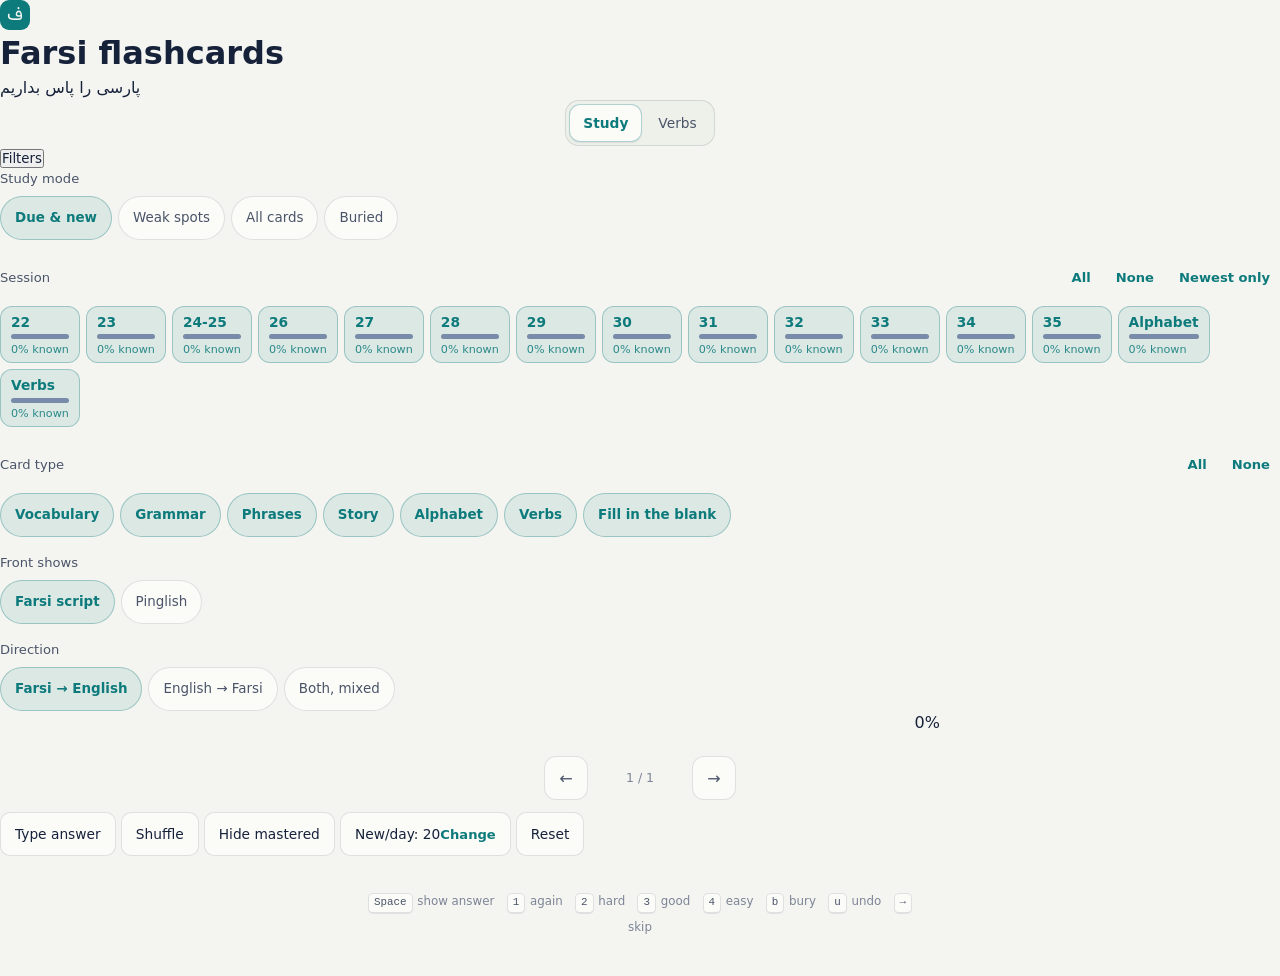
==== commit 782258df: "Learn mode, sibling rule, example rotation and a decluttered study card New lesson items are present" ====
--- a/index.html
+++ b/index.html
@@ -7,199 +7,152 @@
 <meta name="mobile-web-app-capable" content="yes">
 <meta name="apple-mobile-web-app-status-bar-style" content="default">
 <meta name="apple-mobile-web-app-title" content="Farsi">
-<meta name="theme-color" content="#f4f5f1" media="(prefers-color-scheme: light)">
-<meta name="theme-color" content="#0d1422" media="(prefers-color-scheme: dark)">
+<meta name="theme-color" content="#faf9f7" media="(prefers-color-scheme: light)">
+<meta name="theme-color" content="#0c0c0d" media="(prefers-color-scheme: dark)">
 <meta name="color-scheme" content="light dark">
 <title>Farsi flashcards</title>
-<link rel="manifest" href="manifest.webmanifest">
-<link rel="apple-touch-icon" href="icons/apple-touch-icon.png">
-<link rel="icon" href="icons/favicon-32.png" type="image/png" sizes="32x32">
-<link rel="icon" href="icons/favicon.ico" sizes="any">
-<link rel="stylesheet" href="css/fonts.css">
+<link rel="preconnect" href="https://fonts.googleapis.com">
+<link rel="preconnect" href="https://fonts.gstatic.com" crossorigin>
+<link href="https://fonts.googleapis.com/css2?family=Inter:wght@400;450;500;600&family=JetBrains+Mono:wght@400;500&family=Vazirmatn:wght@400;500;700&display=swap" rel="stylesheet">
 <link rel="stylesheet" href="css/app.css">
-<link rel="stylesheet" href="css/pwa.css">
-<script src="js/pwa.js" defer></script>
-<link rel="stylesheet" href="css/notes.css">
-<link rel="stylesheet" href="css/drill.css">
-<link rel="stylesheet" href="css/reader.css">
+<link rel="stylesheet" href="css/study.css">
 </head>
 <body>
-<script>
-  // Apply the saved theme before first paint (the prefs live in the store).
-  try {
-    var t = ((JSON.parse(localStorage.getItem('farsi-v2')) || {}).prefs || {}).theme;
-    if (t === 'light' || t === 'dark') document.documentElement.dataset.theme = t;
-  } catch (e) { /* ignore */ }
-</script>
 
-<header class="topbar">
-  <div class="topbar-inner">
-    <button type="button" class="brand" data-action="set-view" data-arg="today" aria-label="Today">
-      <span class="mark" lang="fa" aria-hidden="true">ف</span>
-      <span class="brand-name">Farsi</span>
-    </button>
-    <!-- Tab buttons are built from the view registry (F.views) by app.js -->
-    <nav class="tabs" aria-label="Views"><div class="segmented" role="tablist" id="tabs"></div></nav>
-    <button type="button" class="icon-btn" id="sheet-btn" data-action="open-sheet" aria-label="Settings" aria-haspopup="dialog" aria-controls="sheet">
-      <svg viewBox="0 0 24 24" width="22" height="22" aria-hidden="true"><path fill="none" stroke="currentColor" stroke-width="1.8" stroke-linecap="round" d="M4 7h10M18 7h2M4 17h2M10 17h10"/><circle cx="16" cy="7" r="2.2" fill="none" stroke="currentColor" stroke-width="1.8"/><circle cx="8" cy="17" r="2.2" fill="none" stroke="currentColor" stroke-width="1.8"/></svg>
-      <span class="icon-btn-label">Settings</span>
-    </button>
+<header>
+  <div class="header-inner">
+    <div class="wordmark">
+      <span class="mark" aria-hidden="true">ف</span>
+      <h1>Farsi flashcards</h1>
+    </div>
+    <div class="subtitle">پارسی را پاس بداریم</div>
   </div>
 </header>
 
+<!-- Tab buttons are built from the view registry (F.views) by app.js -->
+<div class="tabs">
+  <div class="segmented" role="tablist" id="tabs"></div>
+</div>
+
+<p class="phone-hint" id="phone-hint" hidden>On iPhone: open this page in Safari, then Share → Add to Home Screen. The home-screen app keeps its own progress, separate from Safari; use Backup to move it.</p>
 <div class="backup-reminder" id="backup-reminder" hidden></div>
+<button type="button" class="filter-toggle" id="filter-toggle" data-action="toggle-filters">Filters</button>
 
-<main id="main">
-  <div class="stats-bar">
-    <div class="card-count" id="card-count"></div>
-    <!-- Written by the views; hidden: the meter below is the one progress bar -->
-    <div class="progress-row" hidden>
-      <div class="progress-track"><div class="progress-fill" id="progress-fill"></div></div>
-      <div class="progress-text" id="progress-text">0%</div>
+<!-- Study view settings (js/ui/settings.js) -->
+<div class="filters" id="fc-filters" data-view-panel="cards">
+  <div class="filter-group">
+    <label>Study mode</label>
+    <div class="pills" id="mode-pills"></div>
+  </div>
+  <div class="filter-group">
+    <div class="filter-head">
+      <label>Session</label>
+      <div class="filter-acts">
+        <button type="button" class="mini" data-action="sessions-all">All</button>
+        <button type="button" class="mini" data-action="sessions-none">None</button>
+        <button type="button" class="mini" data-action="sessions-newest">Newest only</button>
+      </div>
     </div>
+    <div class="pills" id="session-pills"></div>
   </div>
-  <div class="meter-row" id="meter-row"></div>
-  <div class="scope-bar" id="scope-bar"></div>
+  <div class="filter-group">
+    <div class="filter-head">
+      <label>Card type</label>
+      <div class="filter-acts">
+        <button type="button" class="mini" data-action="types-all">All</button>
+        <button type="button" class="mini" data-action="types-none">None</button>
+      </div>
+    </div>
+    <div class="pills" id="type-pills"></div>
+  </div>
+  <div class="filter-group">
+    <label>Front shows</label>
+    <div class="pills" id="front-pills"></div>
+  </div>
+  <div class="filter-group">
+    <label>Direction</label>
+    <div class="pills" id="dir-pills"></div>
+  </div>
+</div>
 
-  <div class="card-area" id="card-area"></div>
+<!-- Verb trainer settings (js/ui/settings.js) -->
+<div class="filters" id="vt-filters" data-view-panel="verbs" style="display:none">
+  <div class="filter-group">
+    <label>Mode</label>
+    <div class="pills" id="vt-mode-pills"></div>
+  </div>
+  <div class="filter-group" id="vt-tense-group">
+    <div class="filter-head">
+      <label>Tenses</label>
+      <div class="filter-acts">
+        <button type="button" class="mini" data-action="tenses-all">All</button>
+        <button type="button" class="mini" data-action="tenses-none">None</button>
+      </div>
+    </div>
+    <div class="pills" id="vt-tense-pills"></div>
+  </div>
+  <div class="filter-group" id="vt-person-group">
+    <div class="filter-head">
+      <label>Person</label>
+      <div class="filter-acts">
+        <button type="button" class="mini" data-action="persons-all">All</button>
+        <button type="button" class="mini" data-action="persons-none">None</button>
+      </div>
+    </div>
+    <div class="pills" id="vt-person-pills"></div>
+  </div>
+  <div class="filter-group">
+    <div class="filter-head">
+      <label>Verbs</label>
+      <div class="filter-acts">
+        <button type="button" class="mini" data-action="vtverbs-all">All</button>
+        <button type="button" class="mini" data-action="vtverbs-none">None</button>
+      </div>
+    </div>
+    <div class="pills" id="vt-verb-pills"></div>
+  </div>
+</div>
 
-  <div class="nav-row">
-    <button class="nav-btn" id="prev-btn" data-action="prev" aria-label="Previous">&#8592;</button>
-    <div class="nav-pos" id="nav-pos">1 / 1</div>
-    <button class="nav-btn" id="next-btn" data-action="next" aria-label="Next">&#8594;</button>
+<!-- Backup and restore (js/ui/backup.js); shown with the filters on every view -->
+<div class="filters" id="backup-settings">
+  <div class="filter-group" id="backup-panel"></div>
+</div>
+
+<div class="stats-bar">
+  <div class="card-count" id="card-count"></div>
+  <div class="progress-row">
+    <div class="progress-track"><div class="progress-fill" id="progress-fill"></div></div>
+    <div class="progress-text" id="progress-text">0%</div>
   </div>
+</div>
 
-  <div class="score-row" id="score-row"></div>
+<div class="scope-bar" id="scope-bar"></div>
 
-  <div class="shortcuts" id="shortcuts"></div>
-</main>
+<div class="card-area" id="card-area"></div>
 
-<!-- Settings sheet (js/ui/sheet.js): bottom sheet on phones, side panel on wide screens -->
-<div class="sheet-backdrop" id="sheet-backdrop" data-action="close-sheet" hidden></div>
-<aside class="sheet" id="sheet" role="dialog" aria-modal="true" aria-labelledby="sheet-title" hidden>
-  <div class="sheet-head">
-    <h2 id="sheet-title">Settings</h2>
-    <button type="button" class="icon-btn" data-action="close-sheet" aria-label="Close settings">
-      <svg viewBox="0 0 24 24" width="20" height="20" aria-hidden="true"><path d="M6 6l12 12M18 6L6 18" stroke="currentColor" stroke-width="1.8" stroke-linecap="round"/></svg>
-    </button>
-  </div>
-  <div class="sheet-body">
+<div class="nav-row">
+  <button class="nav-btn" id="prev-btn" data-action="prev" aria-label="Previous">&#8592;</button>
+  <div class="nav-pos" id="nav-pos">1 / 1</div>
+  <button class="nav-btn" id="next-btn" data-action="next" aria-label="Next">&#8594;</button>
+</div>
 
-    <!-- Study view settings (js/ui/settings.js) -->
-    <section class="sheet-sec filters" id="fc-filters" data-view-panel="cards">
-      <h3 class="sec-title">What to study</h3>
-      <div class="filter-group">
-        <label>Study mode</label>
-        <div class="pills" id="mode-pills"></div>
-      </div>
-      <div class="filter-group">
-        <div class="filter-head">
-          <label>Sessions</label>
-          <div class="quick" role="group" aria-label="Quick session choice">
-            <button type="button" class="quick-btn" id="sessions-newest-btn" data-action="sessions-newest">Newest only</button>
-            <button type="button" class="quick-btn" id="sessions-all-btn" data-action="sessions-all">All</button>
-            <button type="button" class="quick-btn" data-action="sessions-none">None</button>
-          </div>
-        </div>
-        <div class="pills session-pills" id="session-pills"></div>
-        <p class="sec-note">Bars show known &middot; learning &middot; new cards in each session.</p>
-      </div>
-      <div class="filter-group">
-        <div class="filter-head">
-          <label>Card types</label>
-          <div class="quick">
-            <button type="button" class="quick-btn" data-action="types-all">All</button>
-            <button type="button" class="quick-btn" data-action="types-none">None</button>
-          </div>
-        </div>
-        <div class="pills" id="type-pills"></div>
-      </div>
-      <div class="filter-group">
-        <label>Direction</label>
-        <div class="pills" id="dir-pills"></div>
-      </div>
-      <div class="filter-group">
-        <label>Front shows</label>
-        <div class="pills" id="front-pills"></div>
-      </div>
-    </section>
+<div class="bottom-actions">
+  <button class="action-btn" id="typed-btn" data-action="toggle-typed">Type answer</button>
+  <button class="action-btn" id="audio-btn" data-action="toggle-audio" hidden>Auto-play audio</button>
+  <button class="action-btn" id="shuffle-btn" data-action="toggle-shuffle">Shuffle</button>
+  <button class="action-btn" id="mastered-btn" data-action="toggle-hide-mastered">Hide mastered</button>
+  <button class="action-btn" id="newlimit-btn" title="New cards per day, counted separately for each direction" data-action="cycle-new-limit">New/day: 20</button>
+  <button class="action-btn" id="reset-btn" data-action="reset">Reset</button>
+</div>
 
-    <!-- Verb trainer settings (js/ui/settings.js) -->
-    <section class="sheet-sec filters" id="vt-filters" data-view-panel="verbs" style="display:none">
-      <h3 class="sec-title">Verb trainer</h3>
-      <div class="filter-group">
-        <label>Mode</label>
-        <div class="pills" id="vt-mode-pills"></div>
-      </div>
-      <div class="filter-group" id="vt-tense-group">
-        <div class="filter-head">
-          <label>Tenses</label>
-          <div class="quick">
-            <button type="button" class="quick-btn" data-action="tenses-all">All</button>
-            <button type="button" class="quick-btn" data-action="tenses-none">None</button>
-          </div>
-        </div>
-        <div class="pills" id="vt-tense-pills"></div>
-      </div>
-      <div class="filter-group" id="vt-person-group">
-        <div class="filter-head">
-          <label>Person</label>
-          <div class="quick">
-            <button type="button" class="quick-btn" data-action="persons-all">All</button>
-            <button type="button" class="quick-btn" data-action="persons-none">None</button>
-          </div>
-        </div>
-        <div class="pills" id="vt-person-pills"></div>
-      </div>
-      <div class="filter-group">
-        <div class="filter-head">
-          <label>Verbs</label>
-          <div class="quick">
-            <button type="button" class="quick-btn" data-action="vtverbs-all">All</button>
-            <button type="button" class="quick-btn" data-action="vtverbs-none">None</button>
-          </div>
-        </div>
-        <div class="pills" id="vt-verb-pills"></div>
-      </div>
-    </section>
+<div class="score-row" id="score-row"></div>
 
-    <section class="sheet-sec">
-      <h3 class="sec-title">Practice</h3>
-      <div class="bottom-actions option-list">
-        <button class="action-btn opt-row" id="newlimit-btn" title="New cards per day, counted separately for each direction" data-action="cycle-new-limit">New/day: 20</button>
-        <button class="action-btn opt-row toggle" id="typed-btn" data-action="toggle-typed">Type answer</button>
-        <button class="action-btn opt-row toggle" id="shuffle-btn" data-action="toggle-shuffle">Shuffle</button>
-        <button class="action-btn opt-row toggle" id="mastered-btn" data-action="toggle-hide-mastered">Hide mastered</button>
-        <button class="action-btn opt-row toggle" id="audio-btn" data-action="toggle-audio" hidden>Auto-play audio</button>
-      </div>
-    </section>
-
-    <section class="sheet-sec">
-      <h3 class="sec-title">Appearance</h3>
-      <div class="filter-group">
-        <label>Theme</label>
-        <div class="pills" id="theme-pills"></div>
-      </div>
-    </section>
-
-    <!-- Backup and restore (js/ui/backup.js) -->
-    <!-- Verb trainer settings, built by js/ui/drill.js (replaces #vt-filters) -->
-    <section class="sheet-sec filters" id="drill-panel" data-view-panel="verbs" style="display:none"></section>
-
-    <section class="sheet-sec" id="backup-settings">
-      <div class="filter-group" id="backup-panel"></div>
-    </section>
-
-    <!-- Two-step reset (js/ui/sheet.js) -->
-    <section class="sheet-sec" id="reset-sec"></section>
-  </div>
-</aside>
+<div class="shortcuts" id="shortcuts"></div>
 
 <!-- Core (order matters: core first, then pure modules) -->
 <script src="js/core.js"></script>
 <script src="js/fsrs.js"></script>
 <script src="js/verbs.js"></script>
-<script src="js/lemma.js"></script>
 <!-- Lessons: one file per session, in deck order. Add a new lesson here. -->
 <script src="lessons/s22.js"></script>
 <script src="lessons/s23.js"></script>
@@ -215,23 +168,18 @@
 <script src="lessons/s34.js"></script>
 <script src="lessons/s35.js"></script>
 <script src="lessons/alphabet.js"></script>
-<script src="lessons/stories.js"></script>
 <!-- Deck, storage -->
 <script src="js/cards.js"></script>
 <script src="js/store.js"></script>
-<script src="js/md.js"></script>
 <!-- UI -->
 <script src="js/audio.js"></script>
 <script src="js/ui/typed.js"></script>
 <script src="js/ui/study.js"></script>
+<script src="js/ui/learn.js"></script>
+<script src="js/ui/cloze.js"></script>
 <script src="js/ui/drill.js"></script>
 <script src="js/ui/settings.js"></script>
 <script src="js/ui/backup.js"></script>
-<script src="js/ui/notes.js"></script>
-<script src="js/ui/sheet.js"></script>
-<script src="js/ui/today.js"></script>
-<script src="js/ui/progress.js"></script>
-<script src="js/ui/reader.js"></script>
 <!-- Boot: keep last -->
 <script src="js/app.js"></script>
 </body>
--- a/css/study.css
+++ b/css/study.css
@@ -0,0 +1,414 @@
+/* study.css: the study card, typed answers, fill-in-the-blank, learn mode,
+   the card menu and the undo toast. Loaded after app.css; uses its tokens,
+   with the new palette's names first where the two differ. */
+
+/* ---------- Card grows with its content ----------
+   The faces are stacked in one grid cell instead of being absolutely
+   positioned, so a long phrase or story card makes the card taller and the
+   page scrolls, rather than the first lines being pushed above the top. */
+
+.card-shell { position: relative; }
+.card { display: grid; grid-template-columns: minmax(0, 1fr); }
+.card-face {
+  position: relative;
+  inset: auto;
+  grid-area: 1 / 1;
+  justify-content: flex-start;
+  overflow: visible;
+  padding-top: 16px;
+}
+.card-face > .front-content,
+.card-face > .back-content { margin-block: auto; }
+.card-head {
+  align-self: stretch;
+  display: flex;
+  flex-wrap: wrap;
+  align-items: center;
+  gap: 6px;
+  min-height: 24px;
+  margin-bottom: 18px;
+  padding-right: 40px;   /* room for the card menu button */
+}
+.card-head .card-tag,
+.card-head .mastered-badge,
+.card-head .leech-badge,
+.card-head .buried-badge {
+  position: static;
+  text-transform: none;
+  letter-spacing: 0.01em;
+}
+.card-head .card-tag { font-size: 0.66rem; }
+.card-face .tap-hint { position: static; margin-top: 22px; }
+.english-big.pin-front { font-size: 1.8rem; font-style: italic; color: var(--lapis, var(--info)); }
+.farsi-big.letter-big { font-size: 5rem; }
+
+/* Long phrase and story lines: a reading size, not a headline. */
+.card.is-long .farsi-big { font-size: 1.75rem; line-height: 1.8; }
+.card.is-long .back-content .farsi-answer { font-size: 1.55rem; line-height: 1.8; }
+.card.is-long .back-content .pinglish { font-size: 1rem; }
+.card.is-long .back-content .meaning { font-size: 1.08rem; }
+.card.is-long .english-big { font-size: 1.3rem; }
+@media (max-width: 720px) {
+  .card.is-long .farsi-big { font-size: 1.45rem; }
+  .card.is-long .back-content .farsi-answer { font-size: 1.35rem; }
+}
+
+/* ---------- Card menu (bury lives here now) ---------- */
+
+.card-menu-btn {
+  position: absolute;
+  top: 4px;
+  right: 4px;
+  z-index: 4;
+  width: 44px;
+  height: 44px;
+  display: flex;
+  align-items: center;
+  justify-content: center;
+  border: 0;
+  border-radius: 12px;
+  background: transparent;
+  color: var(--ink-light);
+  font-size: 1.25rem;
+  line-height: 1;
+  cursor: pointer;
+  transform: translateZ(2px);
+}
+.card-menu-btn:hover,
+.card-menu-btn[aria-expanded="true"] { background: var(--surface-2); color: var(--text); }
+.card-menu {
+  position: absolute;
+  top: 50px;
+  right: 6px;
+  z-index: 5;
+  min-width: 220px;
+  padding: 6px;
+  border: 1px solid var(--line-strong);
+  border-radius: 14px;
+  background: var(--surface);
+  box-shadow: var(--shadow-lg);
+  transform: translateZ(3px);
+}
+.card-menu[hidden] { display: none; }
+.card-menu button {
+  display: flex;
+  flex-direction: column;
+  align-items: flex-start;
+  gap: 2px;
+  width: 100%;
+  min-height: 44px;
+  padding: 9px 12px;
+  border: 0;
+  border-radius: 10px;
+  background: transparent;
+  color: var(--text);
+  font-family: var(--font-sans);
+  font-size: 0.88rem;
+  font-weight: 500;
+  text-align: left;
+  cursor: pointer;
+}
+.card-menu button span { font-size: 0.74rem; font-weight: 400; color: var(--ink-light); }
+.card-menu button:hover { background: var(--surface-2); }
+
+/* ---------- Grade buttons ---------- */
+
+.score-btn { min-height: 52px; justify-content: center; }
+.score-btn.show { min-height: 52px; }
+.score-btn.suggest { box-shadow: 0 0 0 3px var(--bad-soft), var(--shadow-sm); border-color: currentColor; }
+.score-btn.know.suggest { box-shadow: 0 0 0 3px var(--ok-soft), var(--shadow-sm); }
+.score-btn.hard.suggest { box-shadow: 0 0 0 3px var(--warn-soft), var(--shadow-sm); }
+.score-btn.easy.suggest { box-shadow: 0 0 0 3px var(--info-soft), var(--shadow-sm); }
+.suggest-note {
+  flex: 1 1 100%;
+  order: 9;
+  text-align: center;
+  font-size: 0.72rem;
+  color: var(--ink-light);
+}
+
+/* ---------- Undo toast ---------- */
+
+.study-toast {
+  position: fixed;
+  left: 50%;
+  bottom: 24px;
+  z-index: 50;
+  display: flex;
+  align-items: center;
+  gap: 6px;
+  width: max-content;
+  max-width: min(440px, calc(100vw - 32px));
+  padding: 4px 4px 4px 16px;
+  white-space: nowrap;
+  border-radius: 14px;
+  background: var(--text);
+  color: var(--bg);
+  box-shadow: var(--shadow-lg);
+  font-size: 0.85rem;
+  transform: translate(-50%, 12px);
+  opacity: 0;
+  transition: opacity var(--dur) var(--ease), transform var(--dur) var(--ease);
+}
+.study-toast.show { opacity: 1; transform: translate(-50%, 0); }
+.study-toast[hidden] { display: none; }
+.toast-msg { flex: 1; min-width: 0; overflow: hidden; text-overflow: ellipsis; }
+.toast-undo {
+  min-height: 44px;
+  padding: 0 14px;
+  border: 0;
+  border-radius: 10px;
+  background: transparent;
+  color: var(--firuzeh-on-ink, var(--accent));
+  font-family: var(--font-sans);
+  font-size: 0.85rem;
+  font-weight: 600;
+  cursor: pointer;
+}
+
+/* ---------- Typed answer ---------- */
+
+.typed-row {
+  display: flex;
+  gap: 8px;
+  width: 100%;
+  max-width: 440px;
+  margin: 26px auto 0;
+}
+.typed-row .typed-input {
+  flex: 1;
+  min-width: 0;
+  min-height: 48px;
+  padding: 10px 14px;
+  font-size: 1rem;
+  line-height: 1.4;
+}
+.typed-row .typed-input.fa-input {
+  font-family: var(--font-farsi);
+  font-size: 1.3rem;
+}
+.typed-input.fa-input::placeholder { font-family: var(--font-sans); font-size: 0.9rem; }
+.typed-go {
+  flex: none;
+  min-height: 48px;
+  min-width: 72px;
+  padding: 0 16px;
+  border: 1px solid transparent;
+  border-radius: 10px;
+  background: var(--firuzeh, var(--accent));
+  color: var(--paper, var(--accent-contrast));
+  font-family: var(--font-sans);
+  font-size: 0.88rem;
+  font-weight: 600;
+  cursor: pointer;
+}
+.typed-result {
+  width: 100%;
+  margin: 0 auto 18px;
+  padding: 12px 14px;
+  border: 1px solid var(--line);
+  border-radius: 12px;
+  text-align: center;
+}
+.typed-result.right { background: var(--ok-soft); border-color: var(--ok-line); }
+.typed-result.close { background: var(--warn-soft); border-color: var(--warn-line); }
+.typed-result.wrong { background: var(--bad-soft); border-color: var(--bad-line); }
+.typed-msg { font-size: 0.85rem; font-weight: 600; }
+.typed-result.right .typed-msg { color: var(--ok); }
+.typed-result.close .typed-msg { color: var(--warn); }
+.typed-result.wrong .typed-msg { color: var(--bad); }
+.typed-diff {
+  margin-top: 6px;
+  font-family: var(--font-farsi);
+  font-size: 1.6rem;
+  line-height: 1.9;
+  color: var(--text);
+}
+.d-ok { color: var(--ok); }
+.d-miss { color: var(--bad); text-decoration: underline wavy; text-decoration-thickness: 1.5px; text-underline-offset: 7px; }
+.d-extra { color: var(--bad); text-decoration: line-through; opacity: 0.7; }
+.d-gap {
+  display: inline-block;
+  width: 0.5em;
+  height: 1.05em;
+  margin: 0 1px;
+  vertical-align: -0.15em;
+  border-bottom: 3px solid var(--bad);
+  text-decoration: none;
+}
+.d-extra.d-gap { border-bottom-style: dotted; opacity: 1; }
+.typed-legend { margin-top: 2px; font-size: 0.68rem; color: var(--ink-light); }
+.typed-legend span { margin: 0 4px; }
+.typed-legend .d-extra { opacity: 1; }
+.typed-you { margin-top: 4px; font-size: 0.82rem; color: var(--ink-muted); }
+.typed-banner { margin-top: 16px; padding: 8px 12px; }
+
+/* ---------- Fill in the blank ---------- */
+
+.cloze-sentence {
+  font-family: var(--font-farsi);
+  font-size: 1.7rem;
+  line-height: 2;
+  color: var(--text);
+  text-align: center;
+}
+.cloze-gap {
+  display: inline-block;
+  min-width: 2.6em;
+  height: 1.3em;
+  margin: 0 4px;
+  vertical-align: -0.25em;
+  border-bottom: 2.5px solid var(--firuzeh, var(--accent));
+}
+.cloze-fill { margin: 0 2px; }
+.cloze-fill.answer {
+  color: var(--ok);
+  border-bottom: 2.5px solid var(--ok-line);
+  padding: 0 3px;
+}
+.cloze-hint { margin-top: 10px; font-size: 1rem; color: var(--ink-muted); }
+.cloze-opts {
+  display: grid;
+  grid-template-columns: 1fr 1fr;
+  gap: 10px;
+  width: 100%;
+  max-width: 420px;
+  margin: 24px auto 0;
+}
+.cloze-opt {
+  min-height: 52px;
+  padding: 6px 10px;
+  border: 1px solid var(--line-strong);
+  border-radius: 12px;
+  background: var(--surface);
+  color: var(--text);
+  font-family: var(--font-farsi);
+  font-size: 1.3rem;
+  cursor: pointer;
+  box-shadow: var(--shadow-xs);
+  transition: background var(--dur) var(--ease), border-color var(--dur) var(--ease);
+}
+.cloze-opt:hover { background: var(--surface-2); }
+.cloze-opt.right { background: var(--ok-soft); border-color: var(--ok-line); color: var(--ok); }
+.cloze-opt.wrong { background: var(--bad-soft); border-color: var(--bad-line); color: var(--bad); }
+.cloze-verdict { margin-bottom: 10px; font-size: 0.88rem; font-weight: 600; }
+.cloze-verdict.right { color: var(--ok); }
+.cloze-verdict.wrong { color: var(--bad); }
+.back-content .cloze-sentence { margin-bottom: 10px; }
+
+/* ---------- Example sentences ---------- */
+
+.card-example {
+  margin: 16px auto 0;
+  max-width: 460px;
+  padding: 12px 14px;
+  border-radius: 12px;
+  background: var(--surface-2);
+  border: 1px solid var(--line);
+  text-align: center;
+}
+.ex-label { font-size: 0.68rem; color: var(--ink-light); margin-bottom: 2px; }
+.ex-fa { font-family: var(--font-farsi); font-size: 1.2rem; line-height: 1.8; color: var(--text); }
+.ex-fa mark { background: var(--accent-soft); color: inherit; border-radius: 4px; padding: 0 2px; }
+.ex-pin { font-size: 0.85rem; color: var(--accent); }
+.ex-en { font-size: 0.85rem; color: var(--ink-muted); margin-top: 2px; }
+.ex-src { font-size: 0.68rem; color: var(--ink-light); margin-top: 4px; }
+
+/* ---------- Learn mode ---------- */
+
+.learn-card {
+  display: flex;
+  flex-direction: column;
+  min-height: 340px;
+  padding: 16px 32px 32px;
+  border: 1px solid var(--line);
+  border-radius: var(--r-lg);
+  background: var(--surface);
+  box-shadow: var(--shadow-md);
+  cursor: pointer;
+}
+.learn-card .card-head { padding-right: 0; justify-content: space-between; }
+.learn-body { margin-block: auto; text-align: center; }
+.learn-badge {
+  font-family: var(--font-mono);
+  font-size: 0.62rem;
+  font-weight: 500;
+  padding: 3px 8px;
+  border-radius: 6px;
+  background: var(--saffron-soft, var(--warn-soft));
+  border: 1px solid var(--warn-line);
+  color: var(--saffron, var(--warn));
+}
+.learn-fa {
+  font-family: var(--font-farsi);
+  font-size: 2.6rem;
+  font-weight: 500;
+  line-height: 1.6;
+  color: var(--text);
+  word-break: break-word;
+}
+.learn-pin { font-size: 1.15rem; color: var(--accent); margin-top: 4px; }
+.learn-en { font-size: 1.3rem; font-weight: 560; color: var(--text); margin-top: 8px; letter-spacing: -0.015em; }
+.learn-notes {
+  margin-top: 14px;
+  padding-top: 12px;
+  border-top: 1px solid var(--line);
+  font-size: 0.88rem;
+  line-height: 1.6;
+  color: var(--ink-muted);
+}
+.learn-ask { margin-top: 10px; font-size: 0.85rem; color: var(--ink-light); }
+.learn-done { text-align: center; padding: 56px 20px; }
+.learn-done h2 { font-size: 1.15rem; font-weight: 600; color: var(--text); margin-bottom: 8px; letter-spacing: -0.02em; }
+.learn-done p { color: var(--ink-muted); font-size: 0.9rem; line-height: 1.5; max-width: 420px; margin: 0 auto; }
+.learn-acts { display: flex; flex-wrap: wrap; justify-content: center; gap: 8px; margin-top: 20px; }
+.learn-left { margin-top: 14px !important; font-size: 0.8rem !important; color: var(--ink-light) !important; }
+.learn-btn {
+  min-height: 48px;
+  padding: 0 20px;
+  border: 1px solid var(--line-strong);
+  border-radius: 12px;
+  background: var(--surface);
+  color: var(--text);
+  font-family: var(--font-sans);
+  font-size: 0.9rem;
+  font-weight: 550;
+  cursor: pointer;
+}
+.learn-btn.primary {
+  background: var(--firuzeh, var(--accent));
+  border-color: transparent;
+  color: var(--paper, var(--accent-contrast));
+}
+.learn-today { display: grid; gap: 6px; }
+.learn-today-title { font-size: 1.05rem; font-weight: 600; color: var(--text); }
+.learn-today-sub { font-size: 0.82rem; color: var(--ink-muted); }
+.learn-today .learn-btn { margin-top: 6px; width: 100%; }
+
+/* ---------- Empty-state extras ---------- */
+
+.sib-note { margin-top: 12px; font-size: 0.85rem; }
+.empty-state .action-btn { min-height: 44px; margin: 12px 4px 0; }
+.learn-offer {
+  background: var(--firuzeh-soft, var(--accent-soft));
+  border-color: var(--accent-line);
+  color: var(--firuzeh, var(--accent));
+  font-weight: 550;
+}
+
+/* ---------- Phone ---------- */
+
+@media (max-width: 720px) {
+  .card-face { padding: 12px 18px 22px; }
+  .learn-card { min-height: 270px; padding: 12px 18px 24px; border-radius: 16px; }
+  .learn-fa { font-size: 2.1rem; }
+  .cloze-sentence { font-size: 1.45rem; }
+  .score-btn { min-height: 52px; }
+  .score-btn.bury, .score-btn.unbury { flex: 1; flex-direction: column; gap: 1px; }
+  .study-toast { bottom: calc(96px + env(safe-area-inset-bottom)); }
+  .typed-row { margin-top: 20px; }
+}
+
+@media (prefers-reduced-motion: reduce) {
+  .study-toast { transition: none; }
+}
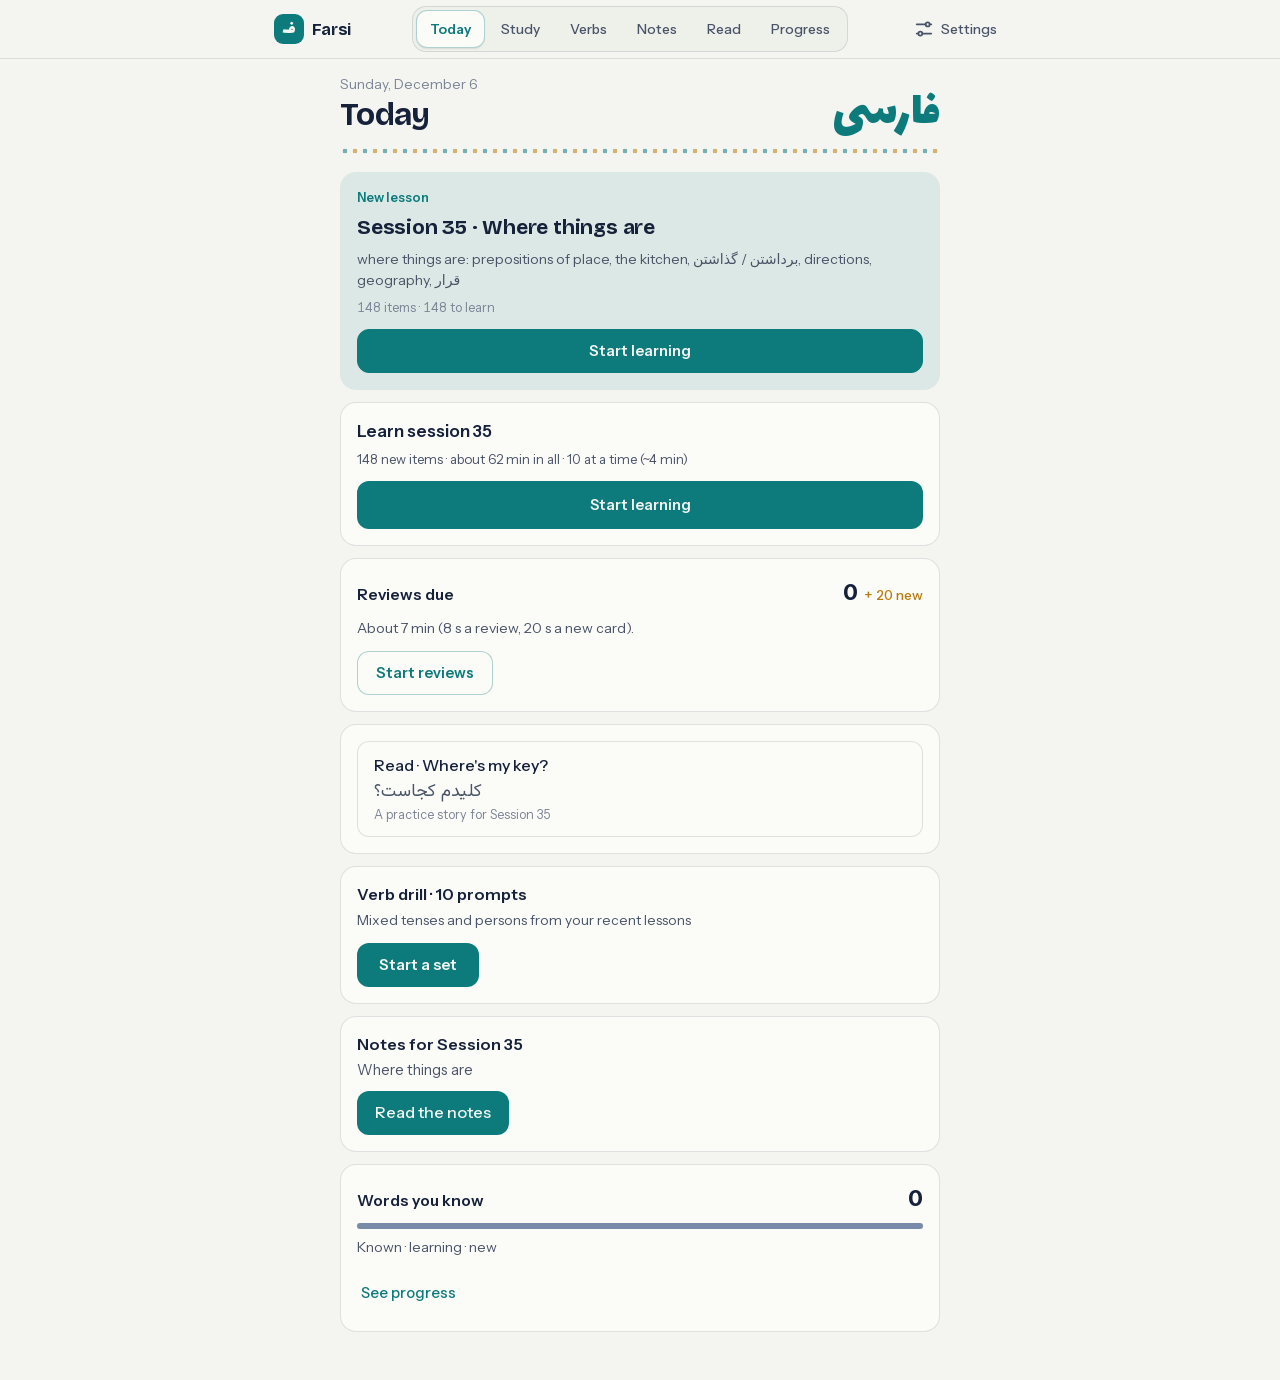
==== commit 0f7dab0e: "Merge feat/study: learn mode, typed diff, fill in the blank, sibling rule, undo Co-Authored-By: Clau" ====
--- a/index.html
+++ b/index.html
@@ -7,152 +7,200 @@
 <meta name="mobile-web-app-capable" content="yes">
 <meta name="apple-mobile-web-app-status-bar-style" content="default">
 <meta name="apple-mobile-web-app-title" content="Farsi">
-<meta name="theme-color" content="#faf9f7" media="(prefers-color-scheme: light)">
-<meta name="theme-color" content="#0c0c0d" media="(prefers-color-scheme: dark)">
+<meta name="theme-color" content="#f4f5f1" media="(prefers-color-scheme: light)">
+<meta name="theme-color" content="#0d1422" media="(prefers-color-scheme: dark)">
 <meta name="color-scheme" content="light dark">
 <title>Farsi flashcards</title>
-<link rel="preconnect" href="https://fonts.googleapis.com">
-<link rel="preconnect" href="https://fonts.gstatic.com" crossorigin>
-<link href="https://fonts.googleapis.com/css2?family=Inter:wght@400;450;500;600&family=JetBrains+Mono:wght@400;500&family=Vazirmatn:wght@400;500;700&display=swap" rel="stylesheet">
+<link rel="manifest" href="manifest.webmanifest">
+<link rel="apple-touch-icon" href="icons/apple-touch-icon.png">
+<link rel="icon" href="icons/favicon-32.png" type="image/png" sizes="32x32">
+<link rel="icon" href="icons/favicon.ico" sizes="any">
+<link rel="stylesheet" href="css/fonts.css">
 <link rel="stylesheet" href="css/app.css">
+<link rel="stylesheet" href="css/pwa.css">
+<script src="js/pwa.js" defer></script>
+<link rel="stylesheet" href="css/notes.css">
+<link rel="stylesheet" href="css/drill.css">
+<link rel="stylesheet" href="css/reader.css">
 <link rel="stylesheet" href="css/study.css">
 </head>
 <body>
-
-<header>
-  <div class="header-inner">
-    <div class="wordmark">
-      <span class="mark" aria-hidden="true">ف</span>
-      <h1>Farsi flashcards</h1>
+<script>
+  // Apply the saved theme before first paint (the prefs live in the store).
+  try {
+    var t = ((JSON.parse(localStorage.getItem('farsi-v2')) || {}).prefs || {}).theme;
+    if (t === 'light' || t === 'dark') document.documentElement.dataset.theme = t;
+  } catch (e) { /* ignore */ }
+</script>
+
+<header class="topbar">
+  <div class="topbar-inner">
+    <button type="button" class="brand" data-action="set-view" data-arg="today" aria-label="Today">
+      <span class="mark" lang="fa" aria-hidden="true">ف</span>
+      <span class="brand-name">Farsi</span>
+    </button>
+    <!-- Tab buttons are built from the view registry (F.views) by app.js -->
+    <nav class="tabs" aria-label="Views"><div class="segmented" role="tablist" id="tabs"></div></nav>
+    <button type="button" class="icon-btn" id="sheet-btn" data-action="open-sheet" aria-label="Settings" aria-haspopup="dialog" aria-controls="sheet">
+      <svg viewBox="0 0 24 24" width="22" height="22" aria-hidden="true"><path fill="none" stroke="currentColor" stroke-width="1.8" stroke-linecap="round" d="M4 7h10M18 7h2M4 17h2M10 17h10"/><circle cx="16" cy="7" r="2.2" fill="none" stroke="currentColor" stroke-width="1.8"/><circle cx="8" cy="17" r="2.2" fill="none" stroke="currentColor" stroke-width="1.8"/></svg>
+      <span class="icon-btn-label">Settings</span>
+    </button>
+  </div>
+</header>
+
+<div class="backup-reminder" id="backup-reminder" hidden></div>
+
+<main id="main">
+  <div class="stats-bar">
+    <div class="card-count" id="card-count"></div>
+    <!-- Written by the views; hidden: the meter below is the one progress bar -->
+    <div class="progress-row" hidden>
+      <div class="progress-track"><div class="progress-fill" id="progress-fill"></div></div>
+      <div class="progress-text" id="progress-text">0%</div>
     </div>
-    <div class="subtitle">پارسی را پاس بداریم</div>
-  </div>
-</header>
-
-<!-- Tab buttons are built from the view registry (F.views) by app.js -->
-<div class="tabs">
-  <div class="segmented" role="tablist" id="tabs"></div>
-</div>
-
-<p class="phone-hint" id="phone-hint" hidden>On iPhone: open this page in Safari, then Share → Add to Home Screen. The home-screen app keeps its own progress, separate from Safari; use Backup to move it.</p>
-<div class="backup-reminder" id="backup-reminder" hidden></div>
-<button type="button" class="filter-toggle" id="filter-toggle" data-action="toggle-filters">Filters</button>
-
-<!-- Study view settings (js/ui/settings.js) -->
-<div class="filters" id="fc-filters" data-view-panel="cards">
-  <div class="filter-group">
-    <label>Study mode</label>
-    <div class="pills" id="mode-pills"></div>
-  </div>
-  <div class="filter-group">
-    <div class="filter-head">
-      <label>Session</label>
-      <div class="filter-acts">
-        <button type="button" class="mini" data-action="sessions-all">All</button>
-        <button type="button" class="mini" data-action="sessions-none">None</button>
-        <button type="button" class="mini" data-action="sessions-newest">Newest only</button>
-      </div>
-    </div>
-    <div class="pills" id="session-pills"></div>
-  </div>
-  <div class="filter-group">
-    <div class="filter-head">
-      <label>Card type</label>
-      <div class="filter-acts">
-        <button type="button" class="mini" data-action="types-all">All</button>
-        <button type="button" class="mini" data-action="types-none">None</button>
-      </div>
-    </div>
-    <div class="pills" id="type-pills"></div>
-  </div>
-  <div class="filter-group">
-    <label>Front shows</label>
-    <div class="pills" id="front-pills"></div>
-  </div>
-  <div class="filter-group">
-    <label>Direction</label>
-    <div class="pills" id="dir-pills"></div>
-  </div>
-</div>
-
-<!-- Verb trainer settings (js/ui/settings.js) -->
-<div class="filters" id="vt-filters" data-view-panel="verbs" style="display:none">
-  <div class="filter-group">
-    <label>Mode</label>
-    <div class="pills" id="vt-mode-pills"></div>
-  </div>
-  <div class="filter-group" id="vt-tense-group">
-    <div class="filter-head">
-      <label>Tenses</label>
-      <div class="filter-acts">
-        <button type="button" class="mini" data-action="tenses-all">All</button>
-        <button type="button" class="mini" data-action="tenses-none">None</button>
-      </div>
-    </div>
-    <div class="pills" id="vt-tense-pills"></div>
-  </div>
-  <div class="filter-group" id="vt-person-group">
-    <div class="filter-head">
-      <label>Person</label>
-      <div class="filter-acts">
-        <button type="button" class="mini" data-action="persons-all">All</button>
-        <button type="button" class="mini" data-action="persons-none">None</button>
-      </div>
-    </div>
-    <div class="pills" id="vt-person-pills"></div>
-  </div>
-  <div class="filter-group">
-    <div class="filter-head">
-      <label>Verbs</label>
-      <div class="filter-acts">
-        <button type="button" class="mini" data-action="vtverbs-all">All</button>
-        <button type="button" class="mini" data-action="vtverbs-none">None</button>
-      </div>
-    </div>
-    <div class="pills" id="vt-verb-pills"></div>
-  </div>
-</div>
-
-<!-- Backup and restore (js/ui/backup.js); shown with the filters on every view -->
-<div class="filters" id="backup-settings">
-  <div class="filter-group" id="backup-panel"></div>
-</div>
-
-<div class="stats-bar">
-  <div class="card-count" id="card-count"></div>
-  <div class="progress-row">
-    <div class="progress-track"><div class="progress-fill" id="progress-fill"></div></div>
-    <div class="progress-text" id="progress-text">0%</div>
-  </div>
-</div>
-
-<div class="scope-bar" id="scope-bar"></div>
-
-<div class="card-area" id="card-area"></div>
-
-<div class="nav-row">
-  <button class="nav-btn" id="prev-btn" data-action="prev" aria-label="Previous">&#8592;</button>
-  <div class="nav-pos" id="nav-pos">1 / 1</div>
-  <button class="nav-btn" id="next-btn" data-action="next" aria-label="Next">&#8594;</button>
-</div>
-
-<div class="bottom-actions">
-  <button class="action-btn" id="typed-btn" data-action="toggle-typed">Type answer</button>
-  <button class="action-btn" id="audio-btn" data-action="toggle-audio" hidden>Auto-play audio</button>
-  <button class="action-btn" id="shuffle-btn" data-action="toggle-shuffle">Shuffle</button>
-  <button class="action-btn" id="mastered-btn" data-action="toggle-hide-mastered">Hide mastered</button>
-  <button class="action-btn" id="newlimit-btn" title="New cards per day, counted separately for each direction" data-action="cycle-new-limit">New/day: 20</button>
-  <button class="action-btn" id="reset-btn" data-action="reset">Reset</button>
-</div>
-
-<div class="score-row" id="score-row"></div>
-
-<div class="shortcuts" id="shortcuts"></div>
+  </div>
+  <div class="meter-row" id="meter-row"></div>
+  <div class="scope-bar" id="scope-bar"></div>
+
+  <div class="card-area" id="card-area"></div>
+
+  <div class="nav-row">
+    <button class="nav-btn" id="prev-btn" data-action="prev" aria-label="Previous">&#8592;</button>
+    <div class="nav-pos" id="nav-pos">1 / 1</div>
+    <button class="nav-btn" id="next-btn" data-action="next" aria-label="Next">&#8594;</button>
+  </div>
+
+  <div class="score-row" id="score-row"></div>
+
+  <div class="shortcuts" id="shortcuts"></div>
+</main>
+
+<!-- Settings sheet (js/ui/sheet.js): bottom sheet on phones, side panel on wide screens -->
+<div class="sheet-backdrop" id="sheet-backdrop" data-action="close-sheet" hidden></div>
+<aside class="sheet" id="sheet" role="dialog" aria-modal="true" aria-labelledby="sheet-title" hidden>
+  <div class="sheet-head">
+    <h2 id="sheet-title">Settings</h2>
+    <button type="button" class="icon-btn" data-action="close-sheet" aria-label="Close settings">
+      <svg viewBox="0 0 24 24" width="20" height="20" aria-hidden="true"><path d="M6 6l12 12M18 6L6 18" stroke="currentColor" stroke-width="1.8" stroke-linecap="round"/></svg>
+    </button>
+  </div>
+  <div class="sheet-body">
+
+    <!-- Study view settings (js/ui/settings.js) -->
+    <section class="sheet-sec filters" id="fc-filters" data-view-panel="cards">
+      <h3 class="sec-title">What to study</h3>
+      <div class="filter-group">
+        <label>Study mode</label>
+        <div class="pills" id="mode-pills"></div>
+      </div>
+      <div class="filter-group">
+        <div class="filter-head">
+          <label>Sessions</label>
+          <div class="quick" role="group" aria-label="Quick session choice">
+            <button type="button" class="quick-btn" id="sessions-newest-btn" data-action="sessions-newest">Newest only</button>
+            <button type="button" class="quick-btn" id="sessions-all-btn" data-action="sessions-all">All</button>
+            <button type="button" class="quick-btn" data-action="sessions-none">None</button>
+          </div>
+        </div>
+        <div class="pills session-pills" id="session-pills"></div>
+        <p class="sec-note">Bars show known &middot; learning &middot; new cards in each session.</p>
+      </div>
+      <div class="filter-group">
+        <div class="filter-head">
+          <label>Card types</label>
+          <div class="quick">
+            <button type="button" class="quick-btn" data-action="types-all">All</button>
+            <button type="button" class="quick-btn" data-action="types-none">None</button>
+          </div>
+        </div>
+        <div class="pills" id="type-pills"></div>
+      </div>
+      <div class="filter-group">
+        <label>Direction</label>
+        <div class="pills" id="dir-pills"></div>
+      </div>
+      <div class="filter-group">
+        <label>Front shows</label>
+        <div class="pills" id="front-pills"></div>
+      </div>
+    </section>
+
+    <!-- Verb trainer settings (js/ui/settings.js) -->
+    <section class="sheet-sec filters" id="vt-filters" data-view-panel="verbs" style="display:none">
+      <h3 class="sec-title">Verb trainer</h3>
+      <div class="filter-group">
+        <label>Mode</label>
+        <div class="pills" id="vt-mode-pills"></div>
+      </div>
+      <div class="filter-group" id="vt-tense-group">
+        <div class="filter-head">
+          <label>Tenses</label>
+          <div class="quick">
+            <button type="button" class="quick-btn" data-action="tenses-all">All</button>
+            <button type="button" class="quick-btn" data-action="tenses-none">None</button>
+          </div>
+        </div>
+        <div class="pills" id="vt-tense-pills"></div>
+      </div>
+      <div class="filter-group" id="vt-person-group">
+        <div class="filter-head">
+          <label>Person</label>
+          <div class="quick">
+            <button type="button" class="quick-btn" data-action="persons-all">All</button>
+            <button type="button" class="quick-btn" data-action="persons-none">None</button>
+          </div>
+        </div>
+        <div class="pills" id="vt-person-pills"></div>
+      </div>
+      <div class="filter-group">
+        <div class="filter-head">
+          <label>Verbs</label>
+          <div class="quick">
+            <button type="button" class="quick-btn" data-action="vtverbs-all">All</button>
+            <button type="button" class="quick-btn" data-action="vtverbs-none">None</button>
+          </div>
+        </div>
+        <div class="pills" id="vt-verb-pills"></div>
+      </div>
+    </section>
+
+    <section class="sheet-sec">
+      <h3 class="sec-title">Practice</h3>
+      <div class="bottom-actions option-list">
+        <button class="action-btn opt-row" id="newlimit-btn" title="New cards per day, counted separately for each direction" data-action="cycle-new-limit">New/day: 20</button>
+        <button class="action-btn opt-row toggle" id="typed-btn" data-action="toggle-typed">Type answer</button>
+        <button class="action-btn opt-row toggle" id="shuffle-btn" data-action="toggle-shuffle">Shuffle</button>
+        <button class="action-btn opt-row toggle" id="mastered-btn" data-action="toggle-hide-mastered">Hide mastered</button>
+        <button class="action-btn opt-row toggle" id="audio-btn" data-action="toggle-audio" hidden>Auto-play audio</button>
+      </div>
+    </section>
+
+    <section class="sheet-sec">
+      <h3 class="sec-title">Appearance</h3>
+      <div class="filter-group">
+        <label>Theme</label>
+        <div class="pills" id="theme-pills"></div>
+      </div>
+    </section>
+
+    <!-- Backup and restore (js/ui/backup.js) -->
+    <!-- Verb trainer settings, built by js/ui/drill.js (replaces #vt-filters) -->
+    <section class="sheet-sec filters" id="drill-panel" data-view-panel="verbs" style="display:none"></section>
+
+    <section class="sheet-sec" id="backup-settings">
+      <div class="filter-group" id="backup-panel"></div>
+    </section>
+
+    <!-- Two-step reset (js/ui/sheet.js) -->
+    <section class="sheet-sec" id="reset-sec"></section>
+  </div>
+</aside>
 
 <!-- Core (order matters: core first, then pure modules) -->
 <script src="js/core.js"></script>
 <script src="js/fsrs.js"></script>
 <script src="js/verbs.js"></script>
+<script src="js/lemma.js"></script>
 <!-- Lessons: one file per session, in deck order. Add a new lesson here. -->
 <script src="lessons/s22.js"></script>
 <script src="lessons/s23.js"></script>
@@ -168,9 +216,11 @@
 <script src="lessons/s34.js"></script>
 <script src="lessons/s35.js"></script>
 <script src="lessons/alphabet.js"></script>
+<script src="lessons/stories.js"></script>
 <!-- Deck, storage -->
 <script src="js/cards.js"></script>
 <script src="js/store.js"></script>
+<script src="js/md.js"></script>
 <!-- UI -->
 <script src="js/audio.js"></script>
 <script src="js/ui/typed.js"></script>
@@ -180,6 +230,11 @@
 <script src="js/ui/drill.js"></script>
 <script src="js/ui/settings.js"></script>
 <script src="js/ui/backup.js"></script>
+<script src="js/ui/notes.js"></script>
+<script src="js/ui/sheet.js"></script>
+<script src="js/ui/today.js"></script>
+<script src="js/ui/progress.js"></script>
+<script src="js/ui/reader.js"></script>
 <!-- Boot: keep last -->
 <script src="js/app.js"></script>
 </body>
--- a/css/fonts.css
+++ b/css/fonts.css
@@ -0,0 +1,223 @@
+/* Self-hosted web fonts: woff2, latin + latin-ext + arabic subsets, from Google Fonts.
+   Files live in fonts/. The service worker precaches every url() in this file,
+   so keep this list to faces the app actually uses. */
+
+/* Bricolage Grotesque 500, latin-ext */
+@font-face {
+  font-family: 'Bricolage Grotesque';
+  font-style: normal;
+  font-weight: 500;
+  font-display: swap;
+  src: url(../fonts/bricolage-grotesque-latin-ext-5461dc.woff2) format('woff2');
+  unicode-range: U+0100-02BA, U+02BD-02C5, U+02C7-02CC, U+02CE-02D7, U+02DD-02FF, U+0304, U+0308, U+0329, U+1D00-1DBF, U+1E00-1E9F, U+1EF2-1EFF, U+2020, U+20A0-20AB, U+20AD-20C4, U+2113, U+2C60-2C7F, U+A720-A7FF;
+}
+
+/* Bricolage Grotesque 500, latin */
+@font-face {
+  font-family: 'Bricolage Grotesque';
+  font-style: normal;
+  font-weight: 500;
+  font-display: swap;
+  src: url(../fonts/bricolage-grotesque-latin-e77317.woff2) format('woff2');
+  unicode-range: U+0000-00FF, U+0131, U+0152-0153, U+02BB-02BC, U+02C6, U+02DA, U+02DC, U+0304, U+0308, U+0329, U+2000-206F, U+20AC, U+2122, U+2191, U+2193, U+2212, U+2215, U+FEFF, U+FFFD;
+}
+
+/* Bricolage Grotesque 700, latin-ext */
+@font-face {
+  font-family: 'Bricolage Grotesque';
+  font-style: normal;
+  font-weight: 700;
+  font-display: swap;
+  src: url(../fonts/bricolage-grotesque-latin-ext-5461dc.woff2) format('woff2');
+  unicode-range: U+0100-02BA, U+02BD-02C5, U+02C7-02CC, U+02CE-02D7, U+02DD-02FF, U+0304, U+0308, U+0329, U+1D00-1DBF, U+1E00-1E9F, U+1EF2-1EFF, U+2020, U+20A0-20AB, U+20AD-20C4, U+2113, U+2C60-2C7F, U+A720-A7FF;
+}
+
+/* Bricolage Grotesque 700, latin */
+@font-face {
+  font-family: 'Bricolage Grotesque';
+  font-style: normal;
+  font-weight: 700;
+  font-display: swap;
+  src: url(../fonts/bricolage-grotesque-latin-e77317.woff2) format('woff2');
+  unicode-range: U+0000-00FF, U+0131, U+0152-0153, U+02BB-02BC, U+02C6, U+02DA, U+02DC, U+0304, U+0308, U+0329, U+2000-206F, U+20AC, U+2122, U+2191, U+2193, U+2212, U+2215, U+FEFF, U+FFFD;
+}
+
+/* Instrument Sans 400, latin-ext */
+@font-face {
+  font-family: 'Instrument Sans';
+  font-style: normal;
+  font-weight: 400;
+  font-display: swap;
+  src: url(../fonts/instrument-sans-latin-ext-a53201.woff2) format('woff2');
+  unicode-range: U+0100-02BA, U+02BD-02C5, U+02C7-02CC, U+02CE-02D7, U+02DD-02FF, U+0304, U+0308, U+0329, U+1D00-1DBF, U+1E00-1E9F, U+1EF2-1EFF, U+2020, U+20A0-20AB, U+20AD-20C4, U+2113, U+2C60-2C7F, U+A720-A7FF;
+}
+
+/* Instrument Sans 400, latin */
+@font-face {
+  font-family: 'Instrument Sans';
+  font-style: normal;
+  font-weight: 400;
+  font-display: swap;
+  src: url(../fonts/instrument-sans-latin-11aa49.woff2) format('woff2');
+  unicode-range: U+0000-00FF, U+0131, U+0152-0153, U+02BB-02BC, U+02C6, U+02DA, U+02DC, U+0304, U+0308, U+0329, U+2000-206F, U+20AC, U+2122, U+2191, U+2193, U+2212, U+2215, U+FEFF, U+FFFD;
+}
+
+/* Instrument Sans 500, latin-ext */
+@font-face {
+  font-family: 'Instrument Sans';
+  font-style: normal;
+  font-weight: 500;
+  font-display: swap;
+  src: url(../fonts/instrument-sans-latin-ext-a53201.woff2) format('woff2');
+  unicode-range: U+0100-02BA, U+02BD-02C5, U+02C7-02CC, U+02CE-02D7, U+02DD-02FF, U+0304, U+0308, U+0329, U+1D00-1DBF, U+1E00-1E9F, U+1EF2-1EFF, U+2020, U+20A0-20AB, U+20AD-20C4, U+2113, U+2C60-2C7F, U+A720-A7FF;
+}
+
+/* Instrument Sans 500, latin */
+@font-face {
+  font-family: 'Instrument Sans';
+  font-style: normal;
+  font-weight: 500;
+  font-display: swap;
+  src: url(../fonts/instrument-sans-latin-11aa49.woff2) format('woff2');
+  unicode-range: U+0000-00FF, U+0131, U+0152-0153, U+02BB-02BC, U+02C6, U+02DA, U+02DC, U+0304, U+0308, U+0329, U+2000-206F, U+20AC, U+2122, U+2191, U+2193, U+2212, U+2215, U+FEFF, U+FFFD;
+}
+
+/* Instrument Sans 600, latin-ext */
+@font-face {
+  font-family: 'Instrument Sans';
+  font-style: normal;
+  font-weight: 600;
+  font-display: swap;
+  src: url(../fonts/instrument-sans-latin-ext-a53201.woff2) format('woff2');
+  unicode-range: U+0100-02BA, U+02BD-02C5, U+02C7-02CC, U+02CE-02D7, U+02DD-02FF, U+0304, U+0308, U+0329, U+1D00-1DBF, U+1E00-1E9F, U+1EF2-1EFF, U+2020, U+20A0-20AB, U+20AD-20C4, U+2113, U+2C60-2C7F, U+A720-A7FF;
+}
+
+/* Instrument Sans 600, latin */
+@font-face {
+  font-family: 'Instrument Sans';
+  font-style: normal;
+  font-weight: 600;
+  font-display: swap;
+  src: url(../fonts/instrument-sans-latin-11aa49.woff2) format('woff2');
+  unicode-range: U+0000-00FF, U+0131, U+0152-0153, U+02BB-02BC, U+02C6, U+02DA, U+02DC, U+0304, U+0308, U+0329, U+2000-206F, U+20AC, U+2122, U+2191, U+2193, U+2212, U+2215, U+FEFF, U+FFFD;
+}
+
+/* Lalezar 400, arabic */
+@font-face {
+  font-family: 'Lalezar';
+  font-style: normal;
+  font-weight: 400;
+  font-display: swap;
+  src: url(../fonts/lalezar-arabic-a76a72.woff2) format('woff2');
+  unicode-range: U+0600-06FF, U+0750-077F, U+0870-0891, U+0897-08E1, U+08E3-08FF, U+200C-200E, U+2010-2011, U+204F, U+2E41, U+FB50-FDFF, U+FE70-FE74, U+FE76-FEFC, U+102E0-102FB, U+10E60-10E7E, U+10EC2-10EC7, U+10EC9-10EEE, U+10EF0-10EFF, U+1EE00-1EE03, U+1EE05-1EE1F, U+1EE21-1EE22, U+1EE24, U+1EE27, U+1EE29-1EE32, U+1EE34-1EE37, U+1EE39, U+1EE3B, U+1EE42, U+1EE47, U+1EE49, U+1EE4B, U+1EE4D-1EE4F, U+1EE51-1EE52, U+1EE54, U+1EE57, U+1EE59, U+1EE5B, U+1EE5D, U+1EE5F, U+1EE61-1EE62, U+1EE64, U+1EE67-1EE6A, U+1EE6C-1EE72, U+1EE74-1EE77, U+1EE79-1EE7C, U+1EE7E, U+1EE80-1EE89, U+1EE8B-1EE9B, U+1EEA1-1EEA3, U+1EEA5-1EEA9, U+1EEAB-1EEBB, U+1EEF0-1EEF1;
+}
+
+/* Lalezar 400, latin-ext */
+@font-face {
+  font-family: 'Lalezar';
+  font-style: normal;
+  font-weight: 400;
+  font-display: swap;
+  src: url(../fonts/lalezar-latin-ext-72b815.woff2) format('woff2');
+  unicode-range: U+0100-02BA, U+02BD-02C5, U+02C7-02CC, U+02CE-02D7, U+02DD-02FF, U+0304, U+0308, U+0329, U+1D00-1DBF, U+1E00-1E9F, U+1EF2-1EFF, U+2020, U+20A0-20AB, U+20AD-20C4, U+2113, U+2C60-2C7F, U+A720-A7FF;
+}
+
+/* Lalezar 400, latin */
+@font-face {
+  font-family: 'Lalezar';
+  font-style: normal;
+  font-weight: 400;
+  font-display: swap;
+  src: url(../fonts/lalezar-latin-38f74b.woff2) format('woff2');
+  unicode-range: U+0000-00FF, U+0131, U+0152-0153, U+02BB-02BC, U+02C6, U+02DA, U+02DC, U+0304, U+0308, U+0329, U+2000-206F, U+20AC, U+2122, U+2191, U+2193, U+2212, U+2215, U+FEFF, U+FFFD;
+}
+
+/* Vazirmatn 400, arabic */
+@font-face {
+  font-family: 'Vazirmatn';
+  font-style: normal;
+  font-weight: 400;
+  font-display: swap;
+  src: url(../fonts/vazirmatn-arabic-de1704.woff2) format('woff2');
+  unicode-range: U+0600-06FF, U+0750-077F, U+0870-0891, U+0897-08E1, U+08E3-08FF, U+200C-200E, U+2010-2011, U+204F, U+2E41, U+FB50-FDFF, U+FE70-FE74, U+FE76-FEFC, U+102E0-102FB, U+10E60-10E7E, U+10EC2-10EC7, U+10EC9-10EEE, U+10EF0-10EFF, U+1EE00-1EE03, U+1EE05-1EE1F, U+1EE21-1EE22, U+1EE24, U+1EE27, U+1EE29-1EE32, U+1EE34-1EE37, U+1EE39, U+1EE3B, U+1EE42, U+1EE47, U+1EE49, U+1EE4B, U+1EE4D-1EE4F, U+1EE51-1EE52, U+1EE54, U+1EE57, U+1EE59, U+1EE5B, U+1EE5D, U+1EE5F, U+1EE61-1EE62, U+1EE64, U+1EE67-1EE6A, U+1EE6C-1EE72, U+1EE74-1EE77, U+1EE79-1EE7C, U+1EE7E, U+1EE80-1EE89, U+1EE8B-1EE9B, U+1EEA1-1EEA3, U+1EEA5-1EEA9, U+1EEAB-1EEBB, U+1EEF0-1EEF1;
+}
+
+/* Vazirmatn 400, latin-ext */
+@font-face {
+  font-family: 'Vazirmatn';
+  font-style: normal;
+  font-weight: 400;
+  font-display: swap;
+  src: url(../fonts/vazirmatn-latin-ext-a003a8.woff2) format('woff2');
+  unicode-range: U+0100-02BA, U+02BD-02C5, U+02C7-02CC, U+02CE-02D7, U+02DD-02FF, U+0304, U+0308, U+0329, U+1D00-1DBF, U+1E00-1E9F, U+1EF2-1EFF, U+2020, U+20A0-20AB, U+20AD-20C4, U+2113, U+2C60-2C7F, U+A720-A7FF;
+}
+
+/* Vazirmatn 400, latin */
+@font-face {
+  font-family: 'Vazirmatn';
+  font-style: normal;
+  font-weight: 400;
+  font-display: swap;
+  src: url(../fonts/vazirmatn-latin-c9597d.woff2) format('woff2');
+  unicode-range: U+0000-00FF, U+0131, U+0152-0153, U+02BB-02BC, U+02C6, U+02DA, U+02DC, U+0304, U+0308, U+0329, U+2000-206F, U+20AC, U+2122, U+2191, U+2193, U+2212, U+2215, U+FEFF, U+FFFD;
+}
+
+/* Vazirmatn 500, arabic */
+@font-face {
+  font-family: 'Vazirmatn';
+  font-style: normal;
+  font-weight: 500;
+  font-display: swap;
+  src: url(../fonts/vazirmatn-arabic-de1704.woff2) format('woff2');
+  unicode-range: U+0600-06FF, U+0750-077F, U+0870-0891, U+0897-08E1, U+08E3-08FF, U+200C-200E, U+2010-2011, U+204F, U+2E41, U+FB50-FDFF, U+FE70-FE74, U+FE76-FEFC, U+102E0-102FB, U+10E60-10E7E, U+10EC2-10EC7, U+10EC9-10EEE, U+10EF0-10EFF, U+1EE00-1EE03, U+1EE05-1EE1F, U+1EE21-1EE22, U+1EE24, U+1EE27, U+1EE29-1EE32, U+1EE34-1EE37, U+1EE39, U+1EE3B, U+1EE42, U+1EE47, U+1EE49, U+1EE4B, U+1EE4D-1EE4F, U+1EE51-1EE52, U+1EE54, U+1EE57, U+1EE59, U+1EE5B, U+1EE5D, U+1EE5F, U+1EE61-1EE62, U+1EE64, U+1EE67-1EE6A, U+1EE6C-1EE72, U+1EE74-1EE77, U+1EE79-1EE7C, U+1EE7E, U+1EE80-1EE89, U+1EE8B-1EE9B, U+1EEA1-1EEA3, U+1EEA5-1EEA9, U+1EEAB-1EEBB, U+1EEF0-1EEF1;
+}
+
+/* Vazirmatn 500, latin-ext */
+@font-face {
+  font-family: 'Vazirmatn';
+  font-style: normal;
+  font-weight: 500;
+  font-display: swap;
+  src: url(../fonts/vazirmatn-latin-ext-a003a8.woff2) format('woff2');
+  unicode-range: U+0100-02BA, U+02BD-02C5, U+02C7-02CC, U+02CE-02D7, U+02DD-02FF, U+0304, U+0308, U+0329, U+1D00-1DBF, U+1E00-1E9F, U+1EF2-1EFF, U+2020, U+20A0-20AB, U+20AD-20C4, U+2113, U+2C60-2C7F, U+A720-A7FF;
+}
+
+/* Vazirmatn 500, latin */
+@font-face {
+  font-family: 'Vazirmatn';
+  font-style: normal;
+  font-weight: 500;
+  font-display: swap;
+  src: url(../fonts/vazirmatn-latin-c9597d.woff2) format('woff2');
+  unicode-range: U+0000-00FF, U+0131, U+0152-0153, U+02BB-02BC, U+02C6, U+02DA, U+02DC, U+0304, U+0308, U+0329, U+2000-206F, U+20AC, U+2122, U+2191, U+2193, U+2212, U+2215, U+FEFF, U+FFFD;
+}
+
+/* Vazirmatn 700, arabic */
+@font-face {
+  font-family: 'Vazirmatn';
+  font-style: normal;
+  font-weight: 700;
+  font-display: swap;
+  src: url(../fonts/vazirmatn-arabic-de1704.woff2) format('woff2');
+  unicode-range: U+0600-06FF, U+0750-077F, U+0870-0891, U+0897-08E1, U+08E3-08FF, U+200C-200E, U+2010-2011, U+204F, U+2E41, U+FB50-FDFF, U+FE70-FE74, U+FE76-FEFC, U+102E0-102FB, U+10E60-10E7E, U+10EC2-10EC7, U+10EC9-10EEE, U+10EF0-10EFF, U+1EE00-1EE03, U+1EE05-1EE1F, U+1EE21-1EE22, U+1EE24, U+1EE27, U+1EE29-1EE32, U+1EE34-1EE37, U+1EE39, U+1EE3B, U+1EE42, U+1EE47, U+1EE49, U+1EE4B, U+1EE4D-1EE4F, U+1EE51-1EE52, U+1EE54, U+1EE57, U+1EE59, U+1EE5B, U+1EE5D, U+1EE5F, U+1EE61-1EE62, U+1EE64, U+1EE67-1EE6A, U+1EE6C-1EE72, U+1EE74-1EE77, U+1EE79-1EE7C, U+1EE7E, U+1EE80-1EE89, U+1EE8B-1EE9B, U+1EEA1-1EEA3, U+1EEA5-1EEA9, U+1EEAB-1EEBB, U+1EEF0-1EEF1;
+}
+
+/* Vazirmatn 700, latin-ext */
+@font-face {
+  font-family: 'Vazirmatn';
+  font-style: normal;
+  font-weight: 700;
+  font-display: swap;
+  src: url(../fonts/vazirmatn-latin-ext-a003a8.woff2) format('woff2');
+  unicode-range: U+0100-02BA, U+02BD-02C5, U+02C7-02CC, U+02CE-02D7, U+02DD-02FF, U+0304, U+0308, U+0329, U+1D00-1DBF, U+1E00-1E9F, U+1EF2-1EFF, U+2020, U+20A0-20AB, U+20AD-20C4, U+2113, U+2C60-2C7F, U+A720-A7FF;
+}
+
+/* Vazirmatn 700, latin */
+@font-face {
+  font-family: 'Vazirmatn';
+  font-style: normal;
+  font-weight: 700;
+  font-display: swap;
+  src: url(../fonts/vazirmatn-latin-c9597d.woff2) format('woff2');
+  unicode-range: U+0000-00FF, U+0131, U+0152-0153, U+02BB-02BC, U+02C6, U+02DA, U+02DC, U+0304, U+0308, U+0329, U+2000-206F, U+20AC, U+2122, U+2191, U+2193, U+2212, U+2215, U+FEFF, U+FFFD;
+}
--- a/css/pwa.css
+++ b/css/pwa.css
@@ -0,0 +1,47 @@
+/* pwa.css: the "Update ready · Reload" banner (js/pwa.js).
+   Tokens fall back from the new identity (--ink, --firuzeh, --paper) to the
+   pre-restyle names (--text, --accent) so it works either side of the restyle. */
+
+.pwa-update {
+  position: fixed;
+  z-index: 1000;
+  top: calc(env(safe-area-inset-top, 0px) + 8px);
+  left: 50%;
+  transform: translateX(-50%);
+  display: flex;
+  align-items: center;
+  gap: 4px;
+  max-width: calc(100vw - 32px);
+  padding: 0 4px 0 16px;
+  border-radius: 999px;
+  background: var(--surface, #fbfbf8);
+  color: var(--ink, var(--text, #16213a));
+  border: 1px solid var(--line, rgba(22, 33, 58, .12));
+  box-shadow: 0 6px 24px rgba(13, 20, 34, .16);
+  font: 500 15px/1.2 var(--font-sans, system-ui, sans-serif);
+}
+.pwa-update[hidden] { display: none; }
+.pwa-update-text { white-space: nowrap; }
+.pwa-update-text::after { content: " ·"; color: var(--ink-3, var(--text-dim, #7c8496)); }
+.pwa-update button {
+  min-height: 44px;
+  min-width: 44px;
+  border: 0;
+  background: none;
+  font: inherit;
+  cursor: pointer;
+  border-radius: 999px;
+}
+.pwa-update-btn {
+  padding: 0 10px;
+  color: var(--firuzeh, var(--accent, #0d7a7b));
+  font-weight: 600;
+}
+.pwa-update-close {
+  color: var(--ink-3, var(--text-dim, #7c8496));
+  font-size: 20px;
+}
+.pwa-update button:focus-visible {
+  outline: 2px solid var(--firuzeh, var(--accent, #0d7a7b));
+  outline-offset: -2px;
+}
--- a/css/notes.css
+++ b/css/notes.css
@@ -0,0 +1,310 @@
+/* ============================================================
+   Lesson notes (js/ui/notes.js, js/md.js).
+   Colours come from the app tokens; each has a fallback to the older
+   token names so this file works before and after the new palette.
+   ============================================================ */
+
+.notes {
+  --n-ink: var(--ink, var(--text));
+  --n-ink-2: var(--ink-2, var(--ink-muted));
+  --n-ink-3: var(--ink-3, var(--ink-light));
+  --n-paper: var(--paper, var(--bg));
+  --n-surface: var(--surface);
+  --n-line: var(--line);
+  --n-accent: var(--firuzeh, var(--accent));
+  --n-accent-soft: var(--firuzeh-soft, var(--accent-soft));
+  --n-mark: color-mix(in srgb, var(--saffron, var(--warn)) 26%, transparent);
+  --n-farsi: var(--font-farsi, "Vazirmatn", "SF Arabic", "Geeza Pro", Tahoma, sans-serif);
+  color: var(--n-ink);
+  font-size: 1rem;
+  line-height: 1.6;
+}
+
+/* The notes view is a reading page: drop the study chrome around it. */
+body[data-view="notes"] .stats-bar,
+body[data-view="notes"] .nav-row,
+body[data-view="notes"] .scope-bar,
+body[data-view="notes"] .score-row,
+body[data-view="notes"] .shortcuts,
+body[data-view="notes"] .filter-toggle,
+body[data-view="notes"] #backup-settings { display: none !important; }
+body[data-view="notes"] .card-area { max-width: 760px; perspective: none; }
+
+.visually-hidden {
+  position: absolute !important;
+  width: 1px; height: 1px;
+  overflow: hidden;
+  clip: rect(0 0 0 0);
+  white-space: nowrap;
+}
+
+/* ---------- Persian runs ---------- */
+.notes .fa,
+.notes-link .fa {
+  font-family: var(--n-farsi);
+  font-size: 1.25em;
+  line-height: 1.5;
+  unicode-bidi: isolate;
+  font-weight: inherit;
+}
+.notes .fa-line { unicode-bidi: isolate; }
+.notes [lang="fa"][dir="rtl"]:not(.fa) { font-family: var(--n-farsi); }
+.notes h1 .fa, .notes h2 .fa, .notes h3 .fa { font-size: 1.12em; }
+.notes code .fa, .notes pre .fa { font-size: 1.2em; }
+
+/* ---------- List ---------- */
+.notes-list-head { margin: 4px 0 14px; }
+.notes-h {
+  font-size: 1.35rem;
+  font-weight: 600;
+  letter-spacing: -0.02em;
+  margin-bottom: 12px;
+}
+.notes-search input {
+  width: 100%;
+  min-height: 46px;
+  padding: 10px 14px;
+  font: inherit;
+  font-size: 16px;            /* no iOS zoom on focus */
+  color: var(--n-ink);
+  background: var(--n-surface);
+  border: 1px solid var(--n-line);
+  border-radius: 12px;
+  outline: none;
+  -webkit-appearance: none;
+  appearance: none;
+}
+.notes-search input:focus { border-color: var(--n-accent); box-shadow: 0 0 0 3px var(--n-accent-soft); }
+
+.notes-lessons, .notes-hits { list-style: none; display: grid; gap: 10px; }
+.notes-lessons[hidden] { display: none; }
+.notes-lesson, .notes-hit {
+  display: flex;
+  flex-direction: column;
+  align-items: flex-start;
+  gap: 2px;
+  width: 100%;
+  min-height: 56px;
+  padding: 12px 16px;
+  text-align: left;
+  font: inherit;
+  color: var(--n-ink);
+  background: var(--n-surface);
+  border: 1px solid var(--n-line);
+  border-radius: 14px;
+  cursor: pointer;
+}
+.notes-lesson:hover, .notes-hit:hover { border-color: var(--n-accent); }
+.notes-lesson-label { font-weight: 600; }
+.notes-lesson-title { color: var(--n-ink); }
+.notes-lesson-summary, .notes-hit-where { color: var(--n-ink-2); font-size: 0.88rem; }
+.notes-lesson-summary .fa { font-size: 1.15em; }
+.notes-hit-text { line-height: 1.7; overflow-wrap: anywhere; }
+.notes-hit mark, .notes-mark {
+  background: var(--n-mark);
+  color: inherit;
+  border-radius: 4px;
+  padding: 0 2px;
+}
+.notes-count, .notes-status, .notes-foot { color: var(--n-ink-2); font-size: 0.9rem; margin: 10px 2px; }
+.notes-foot { margin-top: 18px; }
+.notes-notice {
+  margin: 12px 0;
+  padding: 10px 14px;
+  border-radius: 12px;
+  background: var(--n-accent-soft);
+  color: var(--n-ink);
+  font-size: 0.92rem;
+}
+.notes-retry, .notes-today-btn {
+  min-height: 44px;
+  padding: 10px 18px;
+  font: inherit;
+  font-weight: 500;
+  border: 0;
+  border-radius: 12px;
+  background: var(--n-accent, var(--firuzeh, var(--accent)));
+  color: var(--paper, var(--accent-contrast, #fff));
+  cursor: pointer;
+}
+
+/* ---------- Lesson page ---------- */
+.notes-bar {
+  position: sticky;
+  top: var(--notes-top, 0px);
+  z-index: 10;
+  display: flex;
+  align-items: center;
+  gap: 10px;
+  margin: 0 -20px 8px;
+  padding: 8px 20px;
+  background: color-mix(in srgb, var(--n-paper) 92%, transparent);
+  -webkit-backdrop-filter: saturate(180%) blur(14px);
+  backdrop-filter: saturate(180%) blur(14px);
+  border-bottom: 1px solid var(--n-line);
+}
+.notes-bar-title { display: flex; flex-direction: column; min-width: 0; flex: 1; line-height: 1.3; }
+.notes-bar-label { font-weight: 600; white-space: nowrap; overflow: hidden; text-overflow: ellipsis; }
+.notes-bar-sub { color: var(--n-ink-2); font-size: 0.85rem; white-space: nowrap; overflow: hidden; text-overflow: ellipsis; }
+.notes-back {
+  flex: none;
+  min-height: 44px;
+  padding: 8px 10px;
+  font: inherit;
+  font-size: 0.86rem;
+  white-space: nowrap;
+  color: var(--n-accent);
+  background: var(--n-accent-soft);
+  border: 0;
+  border-radius: 10px;
+  cursor: pointer;
+}
+
+.notes-toc {
+  margin: 8px 0 18px;
+  border: 1px solid var(--n-line);
+  border-radius: 14px;
+  background: var(--n-surface);
+}
+.notes-toc summary {
+  min-height: 44px;
+  display: flex;
+  align-items: center;
+  padding: 10px 16px;
+  font-weight: 600;
+  cursor: pointer;
+  list-style: none;
+}
+.notes-toc summary::-webkit-details-marker { display: none; }
+.notes-toc summary::after { content: "▾"; margin-left: auto; color: var(--n-ink-3); }
+.notes-toc[open] summary::after { content: "▴"; }
+.notes-toc ol { list-style: none; padding: 0 8px 10px; }
+.notes-toc-file { padding: 8px 8px 2px; color: var(--n-ink-3); font-size: 0.82rem; }
+.notes-toc-link {
+  display: block;
+  width: 100%;
+  min-height: 44px;
+  padding: 8px 8px;
+  text-align: left;
+  font: inherit;
+  font-size: 0.95rem;
+  color: var(--n-ink);
+  background: none;
+  border: 0;
+  border-radius: 10px;
+  cursor: pointer;
+}
+.notes-toc-link:hover { background: var(--n-accent-soft); color: var(--n-accent); }
+
+/* ---------- Rendered markdown ---------- */
+.md { overflow-wrap: break-word; }
+.md + .md { margin-top: 32px; padding-top: 24px; border-top: 2px solid var(--n-line); }
+.md h1, .md h2, .md h3, .md h4 { line-height: 1.35; letter-spacing: -0.015em; scroll-margin-top: calc(var(--notes-top, 0px) + 72px); }
+.md h1 { font-size: 1.45rem; font-weight: 650; margin: 8px 0 12px; }
+.md h2 { font-size: 1.2rem; font-weight: 620; margin: 28px 0 10px; color: var(--n-ink); }
+.md h3 { font-size: 1.04rem; font-weight: 600; margin: 20px 0 8px; color: var(--n-ink); }
+.md h4, .md h5, .md h6 { font-size: 0.98rem; font-weight: 600; margin: 16px 0 6px; }
+.md p, .md ul, .md ol, .md blockquote, .md pre, .md .md-table-wrap { margin: 0 0 12px; }
+.md p[dir="rtl"] { text-align: right; }
+.md ul, .md ol { padding-left: 1.4em; }
+.md li { margin: 3px 0; }
+.md li[dir="rtl"] { list-style-position: inside; text-align: right; }
+.md strong { font-weight: 650; }
+.md hr { border: 0; border-top: 1px solid var(--n-line); margin: 22px 0; }
+.md blockquote {
+  padding: 10px 14px;
+  border-left: 3px solid var(--n-accent);
+  background: var(--n-accent-soft);
+  border-radius: 0 12px 12px 0;
+}
+.md blockquote > :last-child { margin-bottom: 0; }
+.md blockquote h3 { margin-top: 4px; }
+.md code {
+  font-family: var(--font-mono, ui-monospace, monospace);
+  font-size: 0.86em;
+  padding: 1px 5px;
+  border-radius: 6px;
+  background: color-mix(in srgb, var(--n-ink) 7%, transparent);
+}
+.md pre {
+  padding: 12px 14px;
+  border-radius: 12px;
+  background: var(--n-surface);
+  border: 1px solid var(--n-line);
+  overflow-x: auto;
+  -webkit-overflow-scrolling: touch;
+  line-height: 1.9;
+}
+.md pre code { padding: 0; background: none; font-size: 0.86rem; white-space: pre; }
+
+/* Tables scroll inside their own box on a narrow screen. */
+.md-table-wrap {
+  overflow-x: auto;
+  -webkit-overflow-scrolling: touch;
+  overscroll-behavior-x: contain;
+  border: 1px solid var(--n-line);
+  border-radius: 12px;
+  background: var(--n-surface);
+}
+.md-table { border-collapse: collapse; width: max-content; min-width: 100%; font-size: 0.92rem; line-height: 1.45; }
+.md-table th, .md-table td {
+  padding: 8px 12px;
+  border-bottom: 1px solid var(--n-line);
+  vertical-align: middle;
+  text-align: left;
+}
+.md-table th {
+  font-weight: 600;
+  font-size: 0.82rem;
+  color: var(--n-ink-2);
+  background: color-mix(in srgb, var(--n-ink) 4%, transparent);
+  white-space: nowrap;
+}
+.md-table tr:last-child td { border-bottom: 0; }
+.md-table td { min-width: 4.5em; max-width: 15em; }
+.md-table th { max-width: 15em; }
+.md-table td.fa-cell { white-space: nowrap; }
+.md-table td.fa-cell .fa { font-size: 1.3em; }
+
+/* Highlight after a jump. */
+.notes-flash { animation: notes-flash 2.2s var(--ease, ease-out); border-radius: 8px; }
+@keyframes notes-flash {
+  0%, 35% { background: var(--n-mark); box-shadow: 0 0 0 4px var(--n-mark); }
+  100% { background: transparent; box-shadow: 0 0 0 4px transparent; }
+}
+tr.notes-flash td { animation: notes-flash-cell 2.2s var(--ease, ease-out); }
+@keyframes notes-flash-cell { 0%, 35% { background: var(--n-mark); } 100% { background: transparent; } }
+
+/* ---------- Card back link ---------- */
+.notes-link {
+  display: inline-flex;
+  align-items: center;
+  justify-content: center;
+  min-height: 44px;
+  margin-top: 14px;
+  padding: 8px 14px;
+  font: inherit;
+  font-size: 0.86rem;
+  color: var(--firuzeh, var(--accent));
+  background: transparent;
+  border: 1px solid var(--line);
+  border-radius: 999px;
+  cursor: pointer;
+}
+.notes-link:hover { background: var(--firuzeh-soft, var(--accent-soft)); }
+
+/* ---------- Today section ---------- */
+.notes-today-h { font-size: 1rem; font-weight: 600; margin-bottom: 4px; }
+.notes-today-sub { color: var(--ink-2, var(--ink-muted)); font-size: 0.9rem; margin-bottom: 10px; }
+.notes-today-sub .fa { font-family: var(--font-farsi); font-size: 1.15em; }
+
+@media (max-width: 720px) {
+  .notes-bar { margin: 0 -16px 8px; padding: 6px 16px; }
+  .notes-h { font-size: 1.2rem; }
+  .md-table { font-size: 0.88rem; }
+  .md-table th, .md-table td { padding: 7px 10px; }
+}
+
+@media (prefers-reduced-motion: reduce) {
+  .notes-flash, tr.notes-flash td { animation: none; background: var(--n-mark); }
+}
--- a/css/drill.css
+++ b/css/drill.css
@@ -0,0 +1,234 @@
+/* drill.css: the verb trainer (js/ui/drill.js): settings panel with the
+   searchable verb list, the end-of-set summary, and the Today section.
+   Colours come from app.css tokens; the new identity tokens (--firuzeh,
+   --ink-2, ...) are used when present, with the current ones as fallback. */
+
+#drill-panel {
+  --dr-accent: var(--firuzeh, var(--accent));
+  --dr-accent-soft: var(--firuzeh-soft, var(--accent-soft));
+  --dr-ink: var(--ink, var(--text));
+  --dr-ink-2: var(--ink-2, var(--ink-muted));
+  --dr-ink-3: var(--ink-3, var(--ink-light));
+}
+
+.drill-note {
+  margin: 8px 0 0;
+  font-size: 0.78rem;
+  line-height: 1.45;
+  color: var(--ink-3, var(--ink-light));
+}
+
+/* ---------- Searchable verb list ---------- */
+
+.vl-search {
+  display: block;
+  width: 100%;
+  box-sizing: border-box;
+  min-height: 44px;
+  margin: 10px 0 8px;
+  padding: 10px 12px;
+  font: inherit;
+  font-size: 16px;               /* no iOS zoom on focus */
+  color: var(--ink, var(--text));
+  background: var(--surface);
+  border: 1px solid var(--line-strong, var(--line));
+  border-radius: 10px;
+}
+.vl-search:focus {
+  outline: 2px solid var(--firuzeh, var(--accent));
+  outline-offset: 1px;
+}
+
+.verb-list,
+.verb-list ul {
+  list-style: none;
+  margin: 0;
+  padding: 0;
+}
+.verb-list {
+  max-height: 360px;
+  overflow-y: auto;
+  -webkit-overflow-scrolling: touch;
+  border: 1px solid var(--line);
+  border-radius: 12px;
+  background: var(--surface);
+}
+.vl-group + .vl-group { border-top: 1px solid var(--line); }
+.vl-head {
+  position: sticky;
+  top: 0;
+  z-index: 1;
+  padding: 8px 12px 6px;
+  font-size: 0.74rem;
+  font-weight: 600;
+  color: var(--ink-2, var(--ink-muted));
+  background: var(--surface-2, var(--surface));
+}
+.vl-row {
+  display: flex;
+  align-items: center;
+  gap: 10px;
+  width: 100%;
+  min-height: 44px;
+  padding: 6px 12px;
+  border: 0;
+  background: transparent;
+  color: var(--ink, var(--text));
+  font: inherit;
+  font-size: 0.86rem;
+  text-align: left;
+  cursor: pointer;
+}
+.vl-row:hover { background: var(--surface-2, transparent); }
+.vl-row:focus-visible { outline: 2px solid var(--firuzeh, var(--accent)); outline-offset: -2px; }
+.vl-check {
+  flex: none;
+  width: 18px;
+  height: 18px;
+  border: 1.5px solid var(--line-strong, var(--line));
+  border-radius: 5px;
+  box-sizing: border-box;
+}
+.vl-row[role="radio"] .vl-check { border-radius: 50%; }
+.vl-row.on .vl-check {
+  background: var(--firuzeh, var(--accent));
+  border-color: var(--firuzeh, var(--accent));
+  box-shadow: inset 0 0 0 3px var(--surface);
+}
+.vl-pin { flex: none; font-weight: 500; }
+.vl-fa {
+  flex: none;
+  font-family: var(--font-farsi);
+  font-size: 1rem;
+  color: var(--ink-2, var(--ink-muted));
+}
+.vl-en {
+  flex: 1 1 auto;
+  min-width: 0;
+  overflow: hidden;
+  white-space: nowrap;
+  text-overflow: ellipsis;
+  font-size: 0.78rem;
+  color: var(--ink-3, var(--ink-light));
+}
+.vl-new {
+  flex: none;
+  padding: 1px 7px;
+  border-radius: 99px;
+  font-size: 0.66rem;
+  color: var(--saffron, var(--warn));
+  background: var(--saffron-soft, var(--warn-soft));
+}
+.vl-empty { padding: 14px 12px; font-size: 0.84rem; color: var(--ink-3, var(--ink-light)); }
+
+/* ---------- End-of-set summary and confirmations ---------- */
+
+.drill-summary {
+  max-width: 520px;
+  margin: 0 auto;
+  padding: 28px 22px 24px;
+  background: var(--surface);
+  border: 1px solid var(--line);
+  border-radius: 16px;
+  box-shadow: var(--shadow-md, none);
+  text-align: center;
+}
+.drill-eyebrow {
+  margin: 0 0 6px;
+  font-size: 0.8rem;
+  font-weight: 500;
+  color: var(--ink-3, var(--ink-light));
+}
+.drill-score {
+  font-family: var(--font-display, var(--font-sans));
+  font-size: 2.6rem;
+  line-height: 1.1;
+  color: var(--ink-3, var(--ink-light));
+}
+.drill-score strong { color: var(--ink, var(--text)); font-weight: 700; }
+.drill-score-note {
+  margin: 6px 0 0;
+  font-size: 0.9rem;
+  color: var(--ink-2, var(--ink-muted));
+}
+.drill-sub {
+  margin: 22px 0 8px;
+  font-size: 0.95rem;
+  font-weight: 600;
+  color: var(--ink, var(--text));
+  text-align: left;
+}
+h2.drill-sub { margin-top: 0; text-align: center; font-size: 1.1rem; }
+.drill-missed {
+  list-style: none;
+  margin: 0;
+  padding: 0;
+  text-align: left;
+  border-top: 1px solid var(--line);
+}
+.drill-missed li {
+  padding: 10px 0;
+  border-bottom: 1px solid var(--line);
+}
+.drill-miss-form {
+  display: flex;
+  align-items: baseline;
+  justify-content: space-between;
+  gap: 12px;
+  flex-wrap: wrap;
+}
+.drill-miss-fa {
+  font-family: var(--font-farsi);
+  font-size: 1.35rem;
+  line-height: 1.6;
+  color: var(--ink, var(--text));
+}
+.drill-miss-pin { font-weight: 500; color: var(--firuzeh, var(--accent)); }
+.drill-miss-what { font-size: 0.78rem; color: var(--ink-3, var(--ink-light)); }
+
+.drill-summary-acts {
+  display: flex;
+  flex-wrap: wrap;
+  justify-content: center;
+  gap: 8px;
+  margin-top: 22px;
+}
+.drill-summary-acts .action-btn { min-height: 44px; }
+.drill-primary {
+  min-height: 44px;
+  padding: 10px 22px;
+  border: 0;
+  border-radius: 12px;
+  font: inherit;
+  font-size: 0.95rem;
+  font-weight: 600;
+  color: var(--paper, var(--accent-contrast, #fff));
+  background: var(--firuzeh, var(--accent));
+  cursor: pointer;
+}
+.drill-primary:hover { filter: brightness(1.06); }
+.drill-primary:focus-visible { outline: 2px solid var(--firuzeh, var(--accent)); outline-offset: 2px; }
+.drill-primary.danger { background: var(--again, var(--bad)); }
+
+.drill-browse-act { margin: 18px 0 0; text-align: center; }
+.drill-browse-act .action-btn { min-height: 44px; }
+
+/* ---------- Today section ---------- */
+
+.drill-today-title { margin: 0 0 4px; font-size: 1rem; font-weight: 600; color: var(--ink, var(--text)); }
+.drill-today-note { margin: 0 0 12px; font-size: 0.86rem; color: var(--ink-2, var(--ink-muted)); }
+
+/* Phone: the panel collapses with the other filter panels. */
+@media (max-width: 720px) {
+  body.filters-collapsed #drill-panel { display: none !important; }
+  .verb-list { max-height: 50vh; }
+  .vl-en { display: none; }
+  .drill-summary { padding: 22px 16px 18px; border-radius: 14px; }
+}
+
+@media (prefers-reduced-motion: reduce) {
+  .drill-primary { transition: none; }
+}
+
+/* Room between the person/tense chips and the typed answer box. */
+body[data-view="verbs"] .card-front .typed-input { margin-top: 14px; }
--- a/css/reader.css
+++ b/css/reader.css
@@ -0,0 +1,167 @@
+/* reader.css: the Read view (js/ui/reader.js). Uses the app's tokens; the
+   newer tile palette (--firuzeh, --saffron, --lapis, --paper, --ink-2/3) is
+   preferred when present, with the older tokens as fallbacks. */
+:root {
+  --rd-action: var(--firuzeh, var(--accent));
+  --rd-action-soft: var(--firuzeh-soft, var(--accent-soft));
+  --rd-new: var(--saffron, var(--warn));
+  --rd-learning: var(--lapis, var(--info));
+  --rd-ink: var(--ink, var(--text));
+  --rd-ink-2: var(--ink-2, var(--ink-muted));
+  --rd-ink-3: var(--ink-3, var(--ink-light));
+  --rd-surface: var(--surface);
+  --rd-line: var(--line);
+}
+
+/* The reader uses the whole column: no stats bar, nav arrows or score row. */
+body[data-view="read"] .stats-bar,
+body[data-view="read"] .nav-row,
+body[data-view="read"] .scope-bar,
+body[data-view="read"] .score-row { display: none !important; }
+body[data-view="read"] .card-area { perspective: none; }
+
+/* ---------- List ---------- */
+.rd-list { display: flex; flex-direction: column; gap: 22px; }
+.rd-intro h2 { font-size: 1.15rem; font-weight: 600; color: var(--rd-ink); margin: 0 0 6px; }
+.rd-intro p { margin: 0; color: var(--rd-ink-2); font-size: 0.88rem; line-height: 1.5; }
+.rd-intro .rd-intro-meta { margin-top: 6px; color: var(--rd-ink-3); font-size: 0.8rem; }
+
+.rd-group { display: flex; flex-direction: column; gap: 8px; }
+.rd-group-h {
+  display: flex; flex-wrap: wrap; align-items: baseline; gap: 4px 10px;
+  margin: 0 0 2px; font-size: 0.82rem; font-weight: 600; color: var(--rd-ink-2);
+}
+.rd-group-t { font-weight: 450; color: var(--rd-ink-3); }
+
+.rd-row {
+  display: flex; align-items: center; justify-content: space-between; gap: 12px;
+  width: 100%; min-height: 64px; padding: 12px 16px;
+  background: var(--rd-surface); color: var(--rd-ink);
+  border: 1px solid var(--rd-line); border-radius: var(--r-md, 12px);
+  box-shadow: var(--shadow-xs); text-align: left; cursor: pointer; font: inherit;
+  transition: border-color var(--dur, 140ms) var(--ease, ease);
+}
+.rd-row:hover { border-color: var(--line-strong); }
+.rd-row:focus-visible { outline: 2px solid var(--rd-action); outline-offset: 2px; }
+.rd-row-main { display: flex; flex-direction: column; gap: 2px; min-width: 0; }
+.rd-row-en { font-size: 0.95rem; font-weight: 500; }
+.rd-row-fa { font-family: var(--font-farsi); font-size: 1.1rem; color: var(--rd-ink-2); text-align: left; }
+.rd-row-meta { display: flex; flex-direction: column; align-items: flex-end; gap: 4px; flex-shrink: 0; }
+.rd-row-cov { font-size: 0.78rem; color: var(--rd-ink-3); white-space: nowrap; }
+.rd-row.is-read .rd-row-en { color: var(--rd-ink-2); }
+
+.rd-badge {
+  display: inline-block; padding: 2px 8px; border-radius: 999px;
+  font-size: 0.72rem; font-weight: 500; line-height: 1.5; white-space: nowrap;
+}
+.rd-badge-ahead { background: var(--saffron-soft, var(--warn-soft)); color: var(--rd-new); }
+.rd-badge-read { background: var(--good-soft, var(--ok-soft)); color: var(--good, var(--ok)); }
+
+/* ---------- Story ---------- */
+.rd-story { display: flex; flex-direction: column; gap: 14px; }
+.rd-back {
+  align-self: flex-start; min-height: 44px; padding: 0 14px 0 4px;
+  background: none; border: 0; color: var(--rd-action); font: inherit; font-size: 0.9rem; cursor: pointer;
+}
+.rd-head { display: flex; flex-direction: column; gap: 4px; }
+.rd-gen {
+  align-self: flex-start; margin: 0 0 4px; padding: 3px 10px; border-radius: 999px;
+  background: var(--rd-action-soft); color: var(--rd-action); font-size: 0.76rem; font-weight: 500;
+}
+.rd-title-fa { margin: 0; font-family: var(--font-farsi); font-size: 1.9rem; font-weight: 700; line-height: 1.5; color: var(--rd-ink); text-align: right; }
+.rd-title-en { margin: 0; font-size: 1rem; font-weight: 500; color: var(--rd-ink); }
+.rd-meta { margin: 0; font-size: 0.8rem; color: var(--rd-ink-3); }
+
+.rd-cov { margin-top: 10px; padding: 12px 14px; border-radius: var(--r-md, 12px); background: var(--surface-2); }
+.rd-cov p { margin: 0; font-size: 0.86rem; color: var(--rd-ink-2); line-height: 1.5; }
+.rd-cov strong { color: var(--rd-ink); font-weight: 600; }
+.rd-cov .rd-cov-note { margin-top: 4px; font-size: 0.76rem; color: var(--rd-ink-3); }
+.rd-cov-bar { display: flex; height: 6px; margin-bottom: 8px; border-radius: 999px; overflow: hidden; background: var(--surface-3); }
+.rd-cov-k { background: var(--rd-action); }
+.rd-cov-l { background: var(--rd-learning); opacity: 0.7; }
+.rd-key { color: var(--rd-ink-2); }
+
+.rd-tools { display: flex; flex-wrap: wrap; gap: 8px; margin-top: 10px; }
+.rd-toggle {
+  min-height: 44px; padding: 0 16px; border-radius: 999px;
+  background: var(--rd-surface); border: 1px solid var(--rd-line); color: var(--rd-ink-2);
+  font: inherit; font-size: 0.84rem; cursor: pointer;
+}
+.rd-toggle.active { background: var(--rd-action-soft); border-color: transparent; color: var(--rd-action); }
+
+.rd-lines { display: flex; flex-direction: column; gap: 6px; }
+.rd-line {
+  padding: 10px 14px; border-radius: var(--r-md, 12px);
+  background: var(--rd-surface); border: 1px solid var(--rd-line);
+  cursor: pointer; -webkit-touch-callout: none; -webkit-user-select: none; user-select: none;
+  -webkit-tap-highlight-color: transparent;
+}
+.rd-fa {
+  margin: 0; font-family: var(--font-farsi); font-size: 1.55rem; line-height: 1.95;
+  color: var(--rd-ink); text-align: right;
+}
+.rd-pin, .rd-en { display: none; margin: 4px 0 0; line-height: 1.45; }
+.rd-pin { font-size: 0.86rem; color: var(--rd-ink-3); font-style: italic; }
+.rd-en { font-size: 0.92rem; color: var(--rd-ink-2); }
+.rd-line.show-pin .rd-pin, .rd-line.show-en .rd-en { display: block; }
+.rd-line.show-en { border-color: var(--line-strong); }
+
+/* Words: tappable; status shown by underline only, so the text stays calm. */
+.rd-w { border-radius: 4px; cursor: pointer; text-underline-offset: 0.42em; text-decoration-thickness: 1.5px; }
+.rd-w:hover { background: var(--surface-2); }
+.rd-w.rd-new, .rd-w.rd-unseen, .rd-key.rd-new { text-decoration: underline dotted var(--rd-new); }
+.rd-w.rd-glossed, .rd-key.rd-glossed { text-decoration: underline solid var(--rd-action); }
+.rd-w.is-sel { background: var(--rd-action-soft); color: var(--rd-action); }
+
+.rd-gloss {
+  margin: 8px 0 4px; padding: 10px 12px; border-radius: var(--r-sm, 8px);
+  background: var(--surface-2); border: 1px solid var(--rd-line);
+  cursor: default; -webkit-user-select: text; user-select: text;
+}
+.rd-g-head { display: flex; align-items: center; gap: 10px; }
+.rd-g-word { font-family: var(--font-farsi); font-size: 1.3rem; font-weight: 600; color: var(--rd-ink); }
+.rd-g-status { padding: 1px 8px; border-radius: 999px; font-size: 0.72rem; font-weight: 500; background: var(--surface-3); color: var(--rd-ink-2); }
+.rd-s-known { background: var(--good-soft, var(--ok-soft)); color: var(--good, var(--ok)); }
+.rd-s-learning { background: var(--lapis-soft, var(--info-soft)); color: var(--rd-learning); }
+.rd-s-new, .rd-s-unseen, .rd-s-glossed { background: var(--saffron-soft, var(--warn-soft)); color: var(--rd-new); }
+.rd-g-close {
+  margin-left: auto; width: 44px; height: 44px; margin-right: -10px; margin-top: -8px; margin-bottom: -8px;
+  background: none; border: 0; color: var(--rd-ink-3); font-size: 1.3rem; cursor: pointer;
+}
+.rd-g-entry { display: flex; flex-wrap: wrap; align-items: baseline; gap: 2px 10px; margin-top: 6px; }
+.rd-g-fa { font-family: var(--font-farsi); font-size: 1.15rem; color: var(--rd-ink); }
+.rd-g-pin { font-size: 0.84rem; color: var(--rd-ink-3); font-style: italic; }
+.rd-g-en { font-size: 0.9rem; color: var(--rd-ink); }
+.rd-g-src { font-size: 0.72rem; color: var(--rd-ink-3); }
+.rd-g-form { margin: 6px 0 0; font-size: 0.84rem; color: var(--rd-ink-2); line-height: 1.5; }
+.rd-g-form [lang="fa"] { font-family: var(--font-farsi); font-size: 1.05rem; color: var(--rd-ink); }
+
+.rd-hint { margin: 0; font-size: 0.78rem; color: var(--rd-ink-3); text-align: center; }
+.rd-foot { display: flex; flex-direction: column; gap: 8px; margin-top: 6px; }
+.rd-mark, .rd-next {
+  min-height: 48px; padding: 0 18px; border-radius: var(--r-md, 12px);
+  font: inherit; font-size: 0.95rem; font-weight: 500; cursor: pointer;
+}
+.rd-mark { background: var(--rd-action); color: var(--paper, var(--accent-contrast)); border: 0; }
+.rd-mark.is-read { background: var(--rd-surface); color: var(--rd-ink-2); border: 1px solid var(--rd-line); }
+.rd-next { background: var(--rd-action-soft); color: var(--rd-action); border: 0; }
+
+/* ---------- Today section ---------- */
+.rd-today {
+  display: flex; flex-direction: column; align-items: flex-start; gap: 2px; width: 100%;
+  min-height: 56px; padding: 12px 16px; border-radius: var(--r-md, 12px);
+  background: var(--rd-surface); border: 1px solid var(--rd-line); color: var(--rd-ink);
+  font: inherit; text-align: left; cursor: pointer;
+}
+.rd-today-label { font-weight: 500; }
+.rd-today-fa { font-family: var(--font-farsi); font-size: 1.1rem; color: var(--rd-ink-2); }
+.rd-today-sub { font-size: 0.78rem; color: var(--rd-ink-3); }
+
+@media (max-width: 720px) {
+  .rd-fa { font-size: 1.4rem; line-height: 1.9; }
+  .rd-title-fa { font-size: 1.65rem; }
+  .rd-line { padding: 8px 12px; }
+}
+@media (prefers-reduced-motion: reduce) {
+  .rd-row { transition: none; }
+}
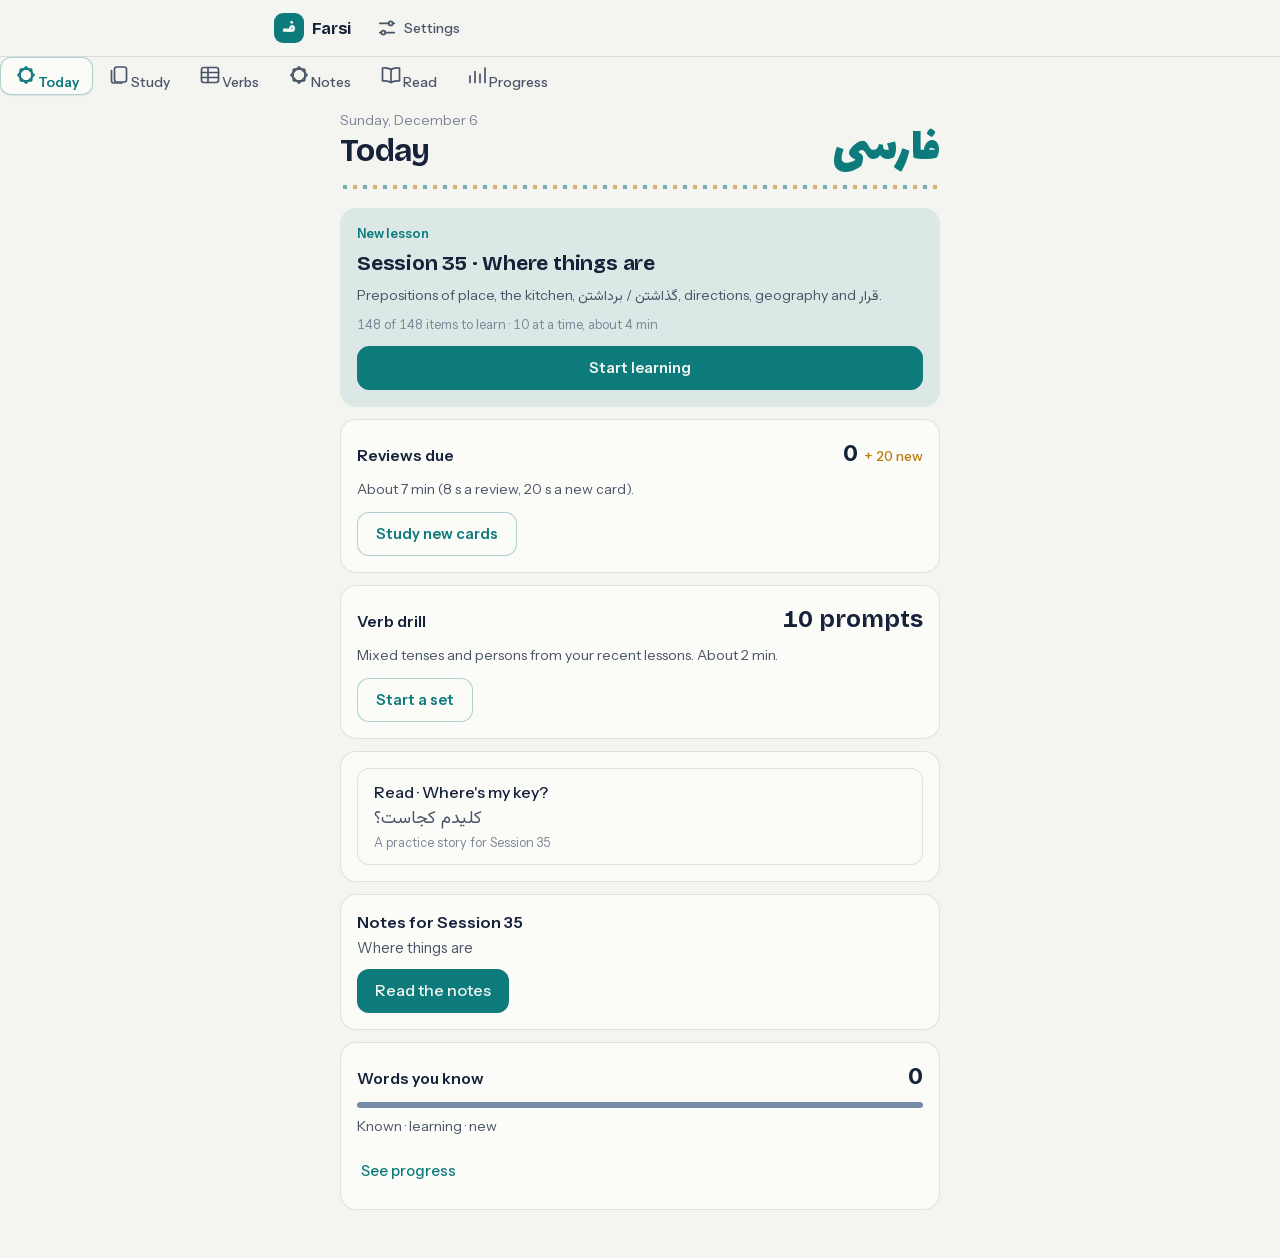
==== commit 809d491b: "Bottom tab bar, one Today sequence, merge clean-up Navigation: five tabs (Today, Study, Verbs, Read," ====
--- a/index.html
+++ b/index.html
@@ -39,8 +39,6 @@
       <span class="mark" lang="fa" aria-hidden="true">ف</span>
       <span class="brand-name">Farsi</span>
     </button>
-    <!-- Tab buttons are built from the view registry (F.views) by app.js -->
-    <nav class="tabs" aria-label="Views"><div class="segmented" role="tablist" id="tabs"></div></nav>
     <button type="button" class="icon-btn" id="sheet-btn" data-action="open-sheet" aria-label="Settings" aria-haspopup="dialog" aria-controls="sheet">
       <svg viewBox="0 0 24 24" width="22" height="22" aria-hidden="true"><path fill="none" stroke="currentColor" stroke-width="1.8" stroke-linecap="round" d="M4 7h10M18 7h2M4 17h2M10 17h10"/><circle cx="16" cy="7" r="2.2" fill="none" stroke="currentColor" stroke-width="1.8"/><circle cx="8" cy="17" r="2.2" fill="none" stroke="currentColor" stroke-width="1.8"/></svg>
       <span class="icon-btn-label">Settings</span>
@@ -50,14 +48,13 @@
 
 <div class="backup-reminder" id="backup-reminder" hidden></div>
 
+<!-- Main navigation, built from the view registry (F.views) by app.js:
+     a bottom tab bar on phones, a centred bar in the top bar on wide screens -->
+<nav class="tabbar" id="tabbar" aria-label="Main"><div class="tabbar-inner" id="tabs"></div></nav>
+
 <main id="main">
   <div class="stats-bar">
     <div class="card-count" id="card-count"></div>
-    <!-- Written by the views; hidden: the meter below is the one progress bar -->
-    <div class="progress-row" hidden>
-      <div class="progress-track"><div class="progress-fill" id="progress-fill"></div></div>
-      <div class="progress-text" id="progress-text">0%</div>
-    </div>
   </div>
   <div class="meter-row" id="meter-row"></div>
   <div class="scope-bar" id="scope-bar"></div>
@@ -125,44 +122,8 @@
       </div>
     </section>
 
-    <!-- Verb trainer settings (js/ui/settings.js) -->
-    <section class="sheet-sec filters" id="vt-filters" data-view-panel="verbs" style="display:none">
-      <h3 class="sec-title">Verb trainer</h3>
-      <div class="filter-group">
-        <label>Mode</label>
-        <div class="pills" id="vt-mode-pills"></div>
-      </div>
-      <div class="filter-group" id="vt-tense-group">
-        <div class="filter-head">
-          <label>Tenses</label>
-          <div class="quick">
-            <button type="button" class="quick-btn" data-action="tenses-all">All</button>
-            <button type="button" class="quick-btn" data-action="tenses-none">None</button>
-          </div>
-        </div>
-        <div class="pills" id="vt-tense-pills"></div>
-      </div>
-      <div class="filter-group" id="vt-person-group">
-        <div class="filter-head">
-          <label>Person</label>
-          <div class="quick">
-            <button type="button" class="quick-btn" data-action="persons-all">All</button>
-            <button type="button" class="quick-btn" data-action="persons-none">None</button>
-          </div>
-        </div>
-        <div class="pills" id="vt-person-pills"></div>
-      </div>
-      <div class="filter-group">
-        <div class="filter-head">
-          <label>Verbs</label>
-          <div class="quick">
-            <button type="button" class="quick-btn" data-action="vtverbs-all">All</button>
-            <button type="button" class="quick-btn" data-action="vtverbs-none">None</button>
-          </div>
-        </div>
-        <div class="pills" id="vt-verb-pills"></div>
-      </div>
-    </section>
+    <!-- Verb trainer settings, built by js/ui/drill.js -->
+    <section class="sheet-sec filters" id="drill-panel" data-view-panel="verbs" style="display:none"></section>
 
     <section class="sheet-sec">
       <h3 class="sec-title">Practice</h3>
@@ -184,8 +145,6 @@
     </section>
 
     <!-- Backup and restore (js/ui/backup.js) -->
-    <!-- Verb trainer settings, built by js/ui/drill.js (replaces #vt-filters) -->
-    <section class="sheet-sec filters" id="drill-panel" data-view-panel="verbs" style="display:none"></section>
 
     <section class="sheet-sec" id="backup-settings">
       <div class="filter-group" id="backup-panel"></div>
